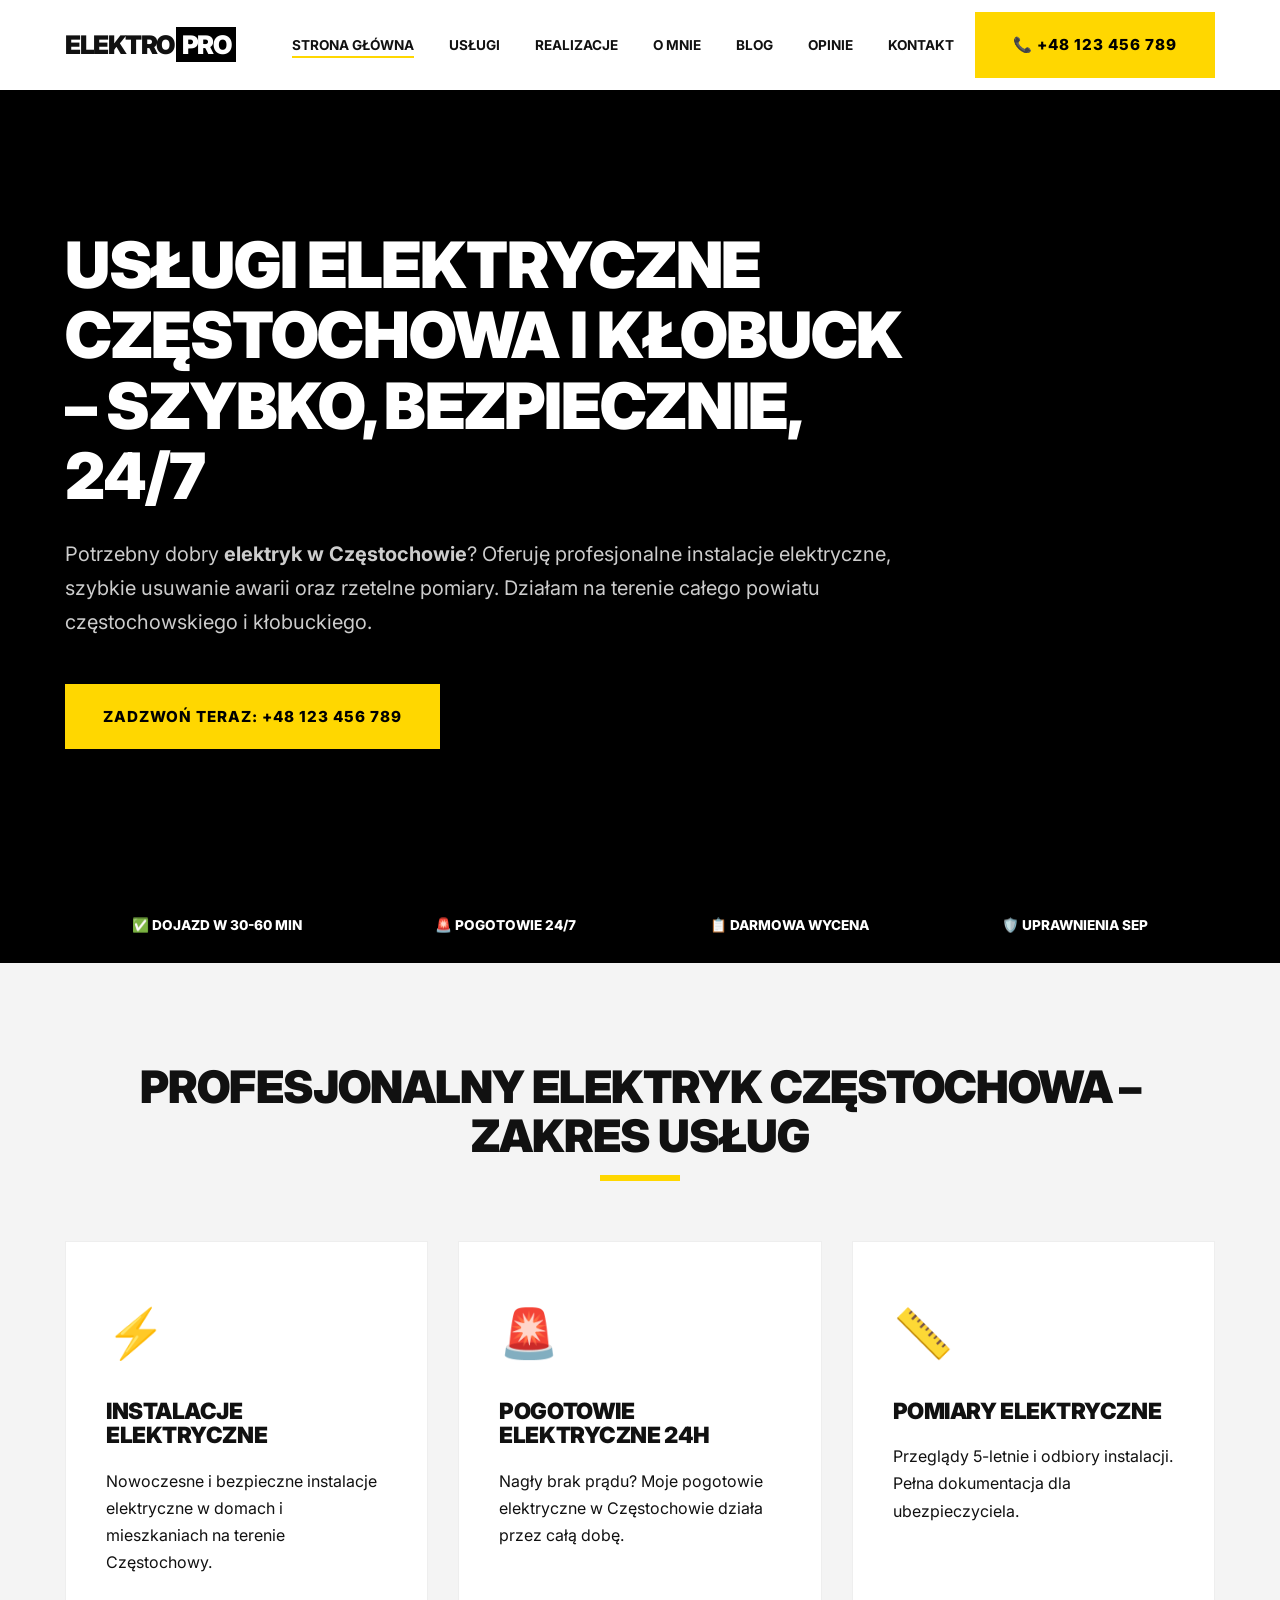
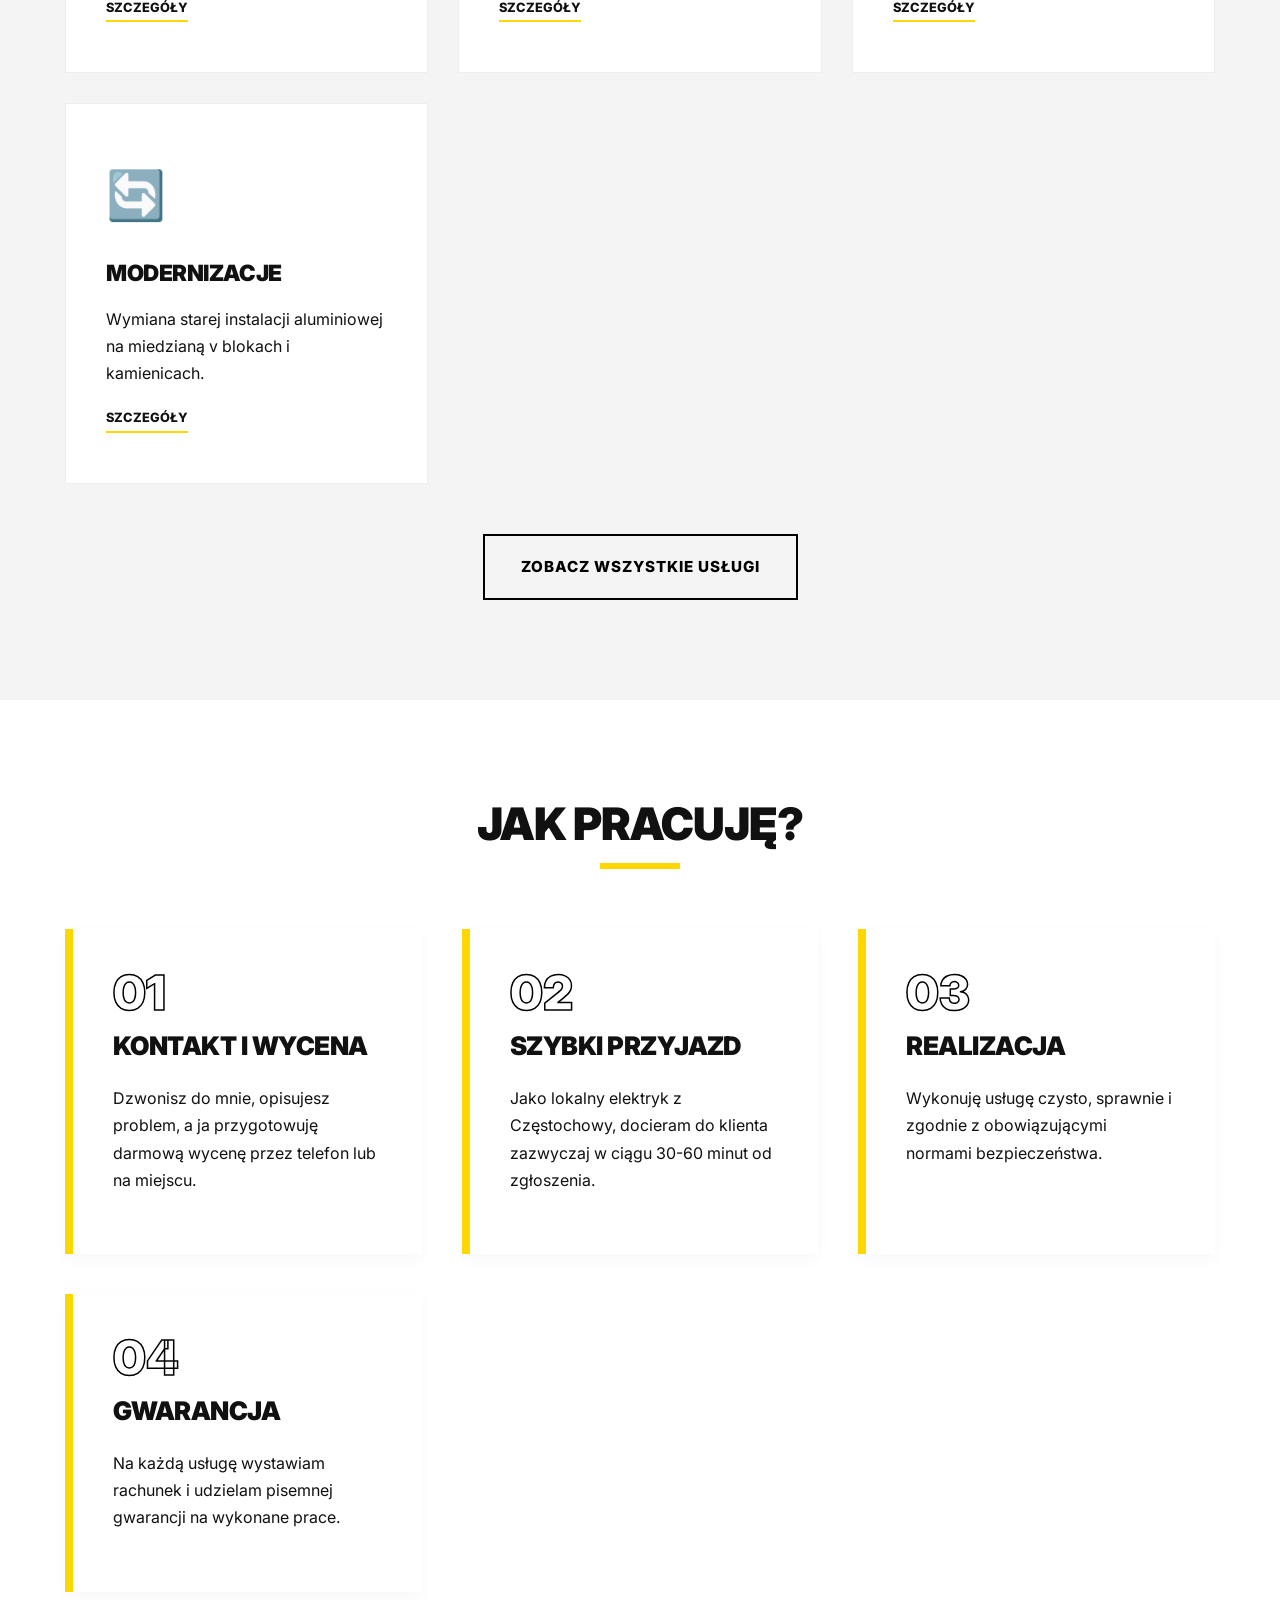
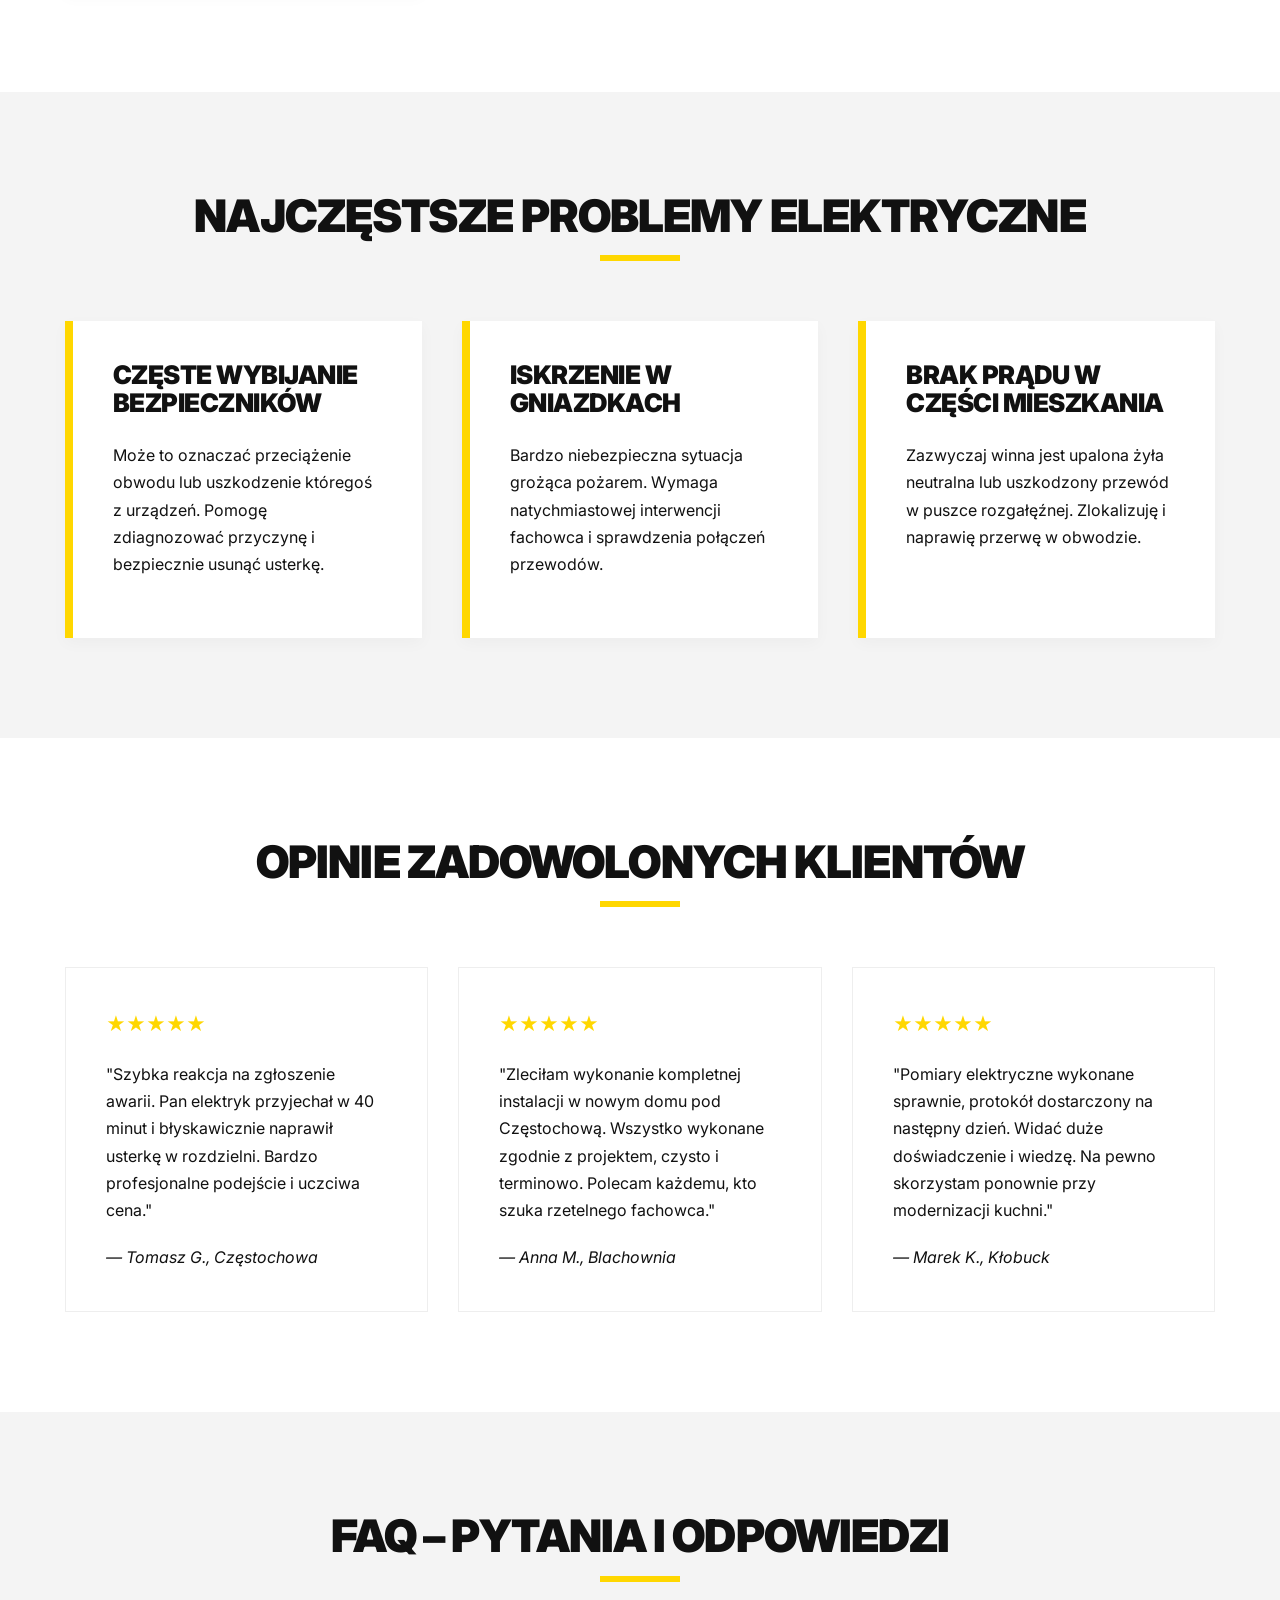
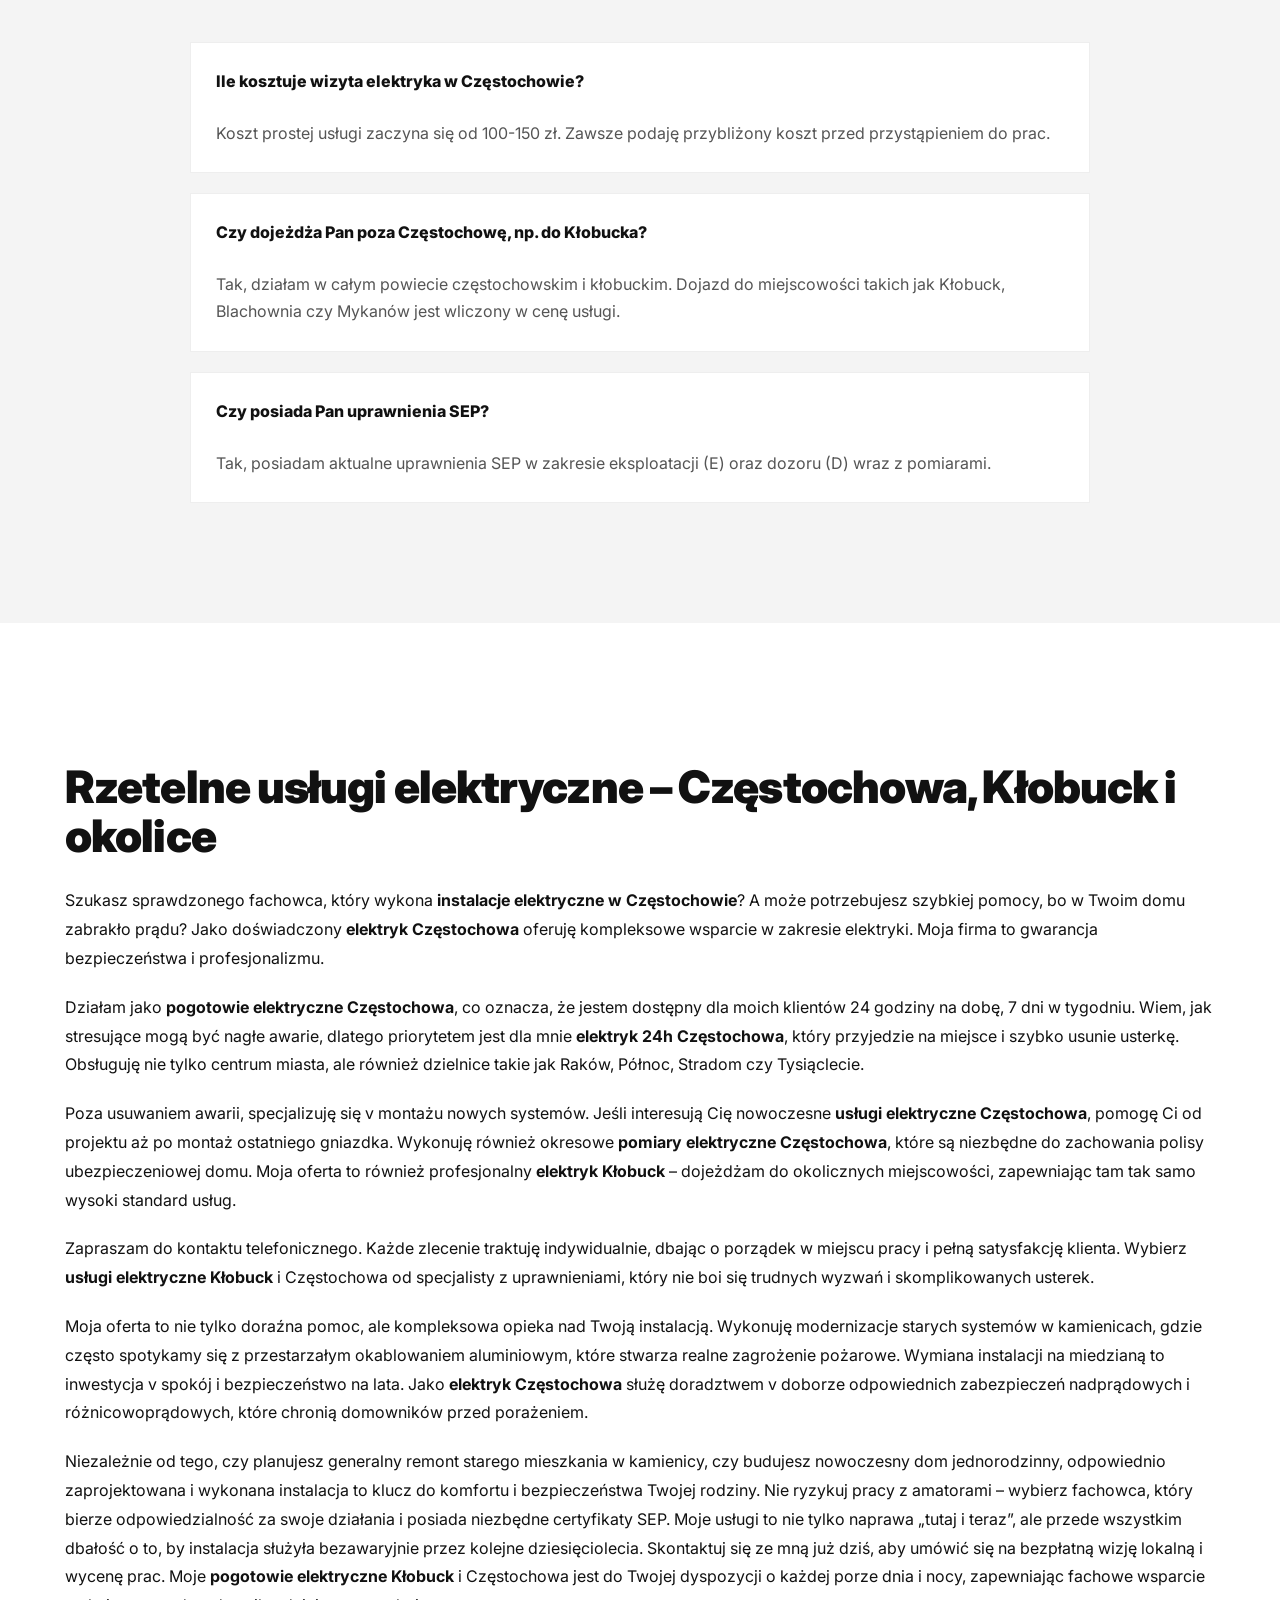
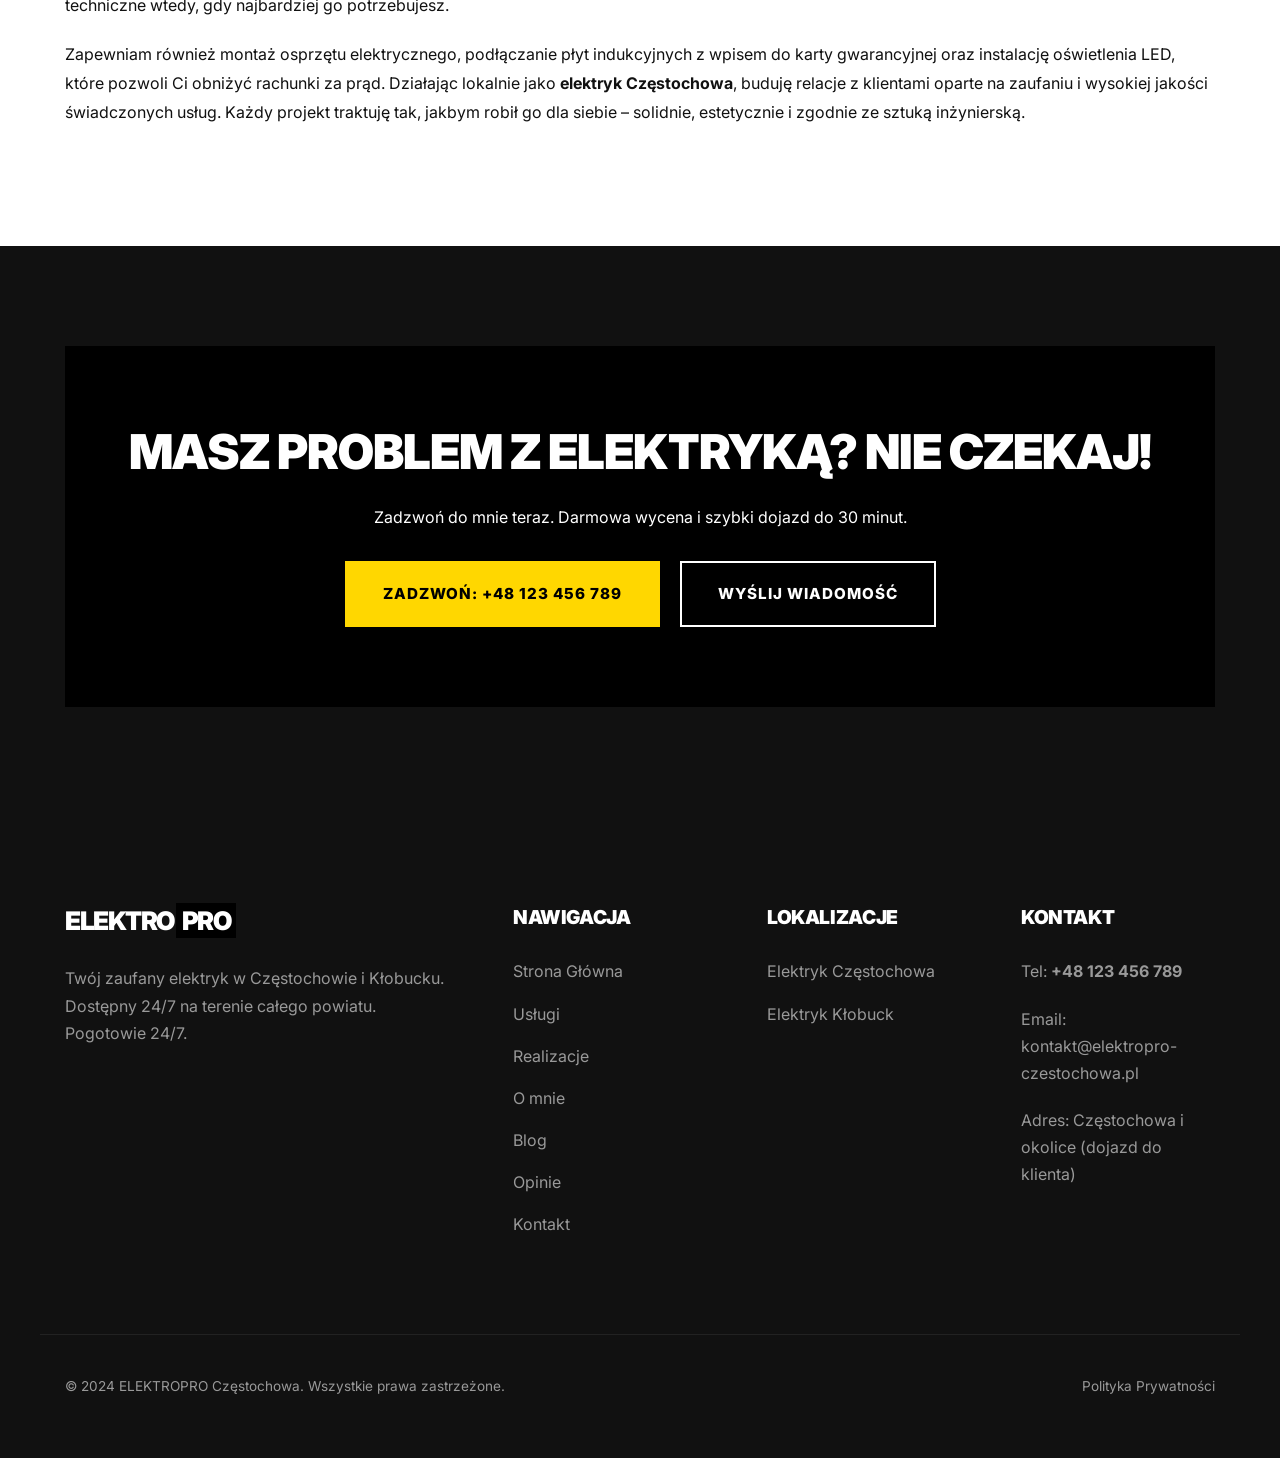
==== index.html @ e4c2c41c "Complete modern, minimalist website for local electrician with SEO and conversion optimization. - 11" ====
<!DOCTYPE html>
<html lang="pl">
<head>
    <meta charset="UTF-8">
    <meta name="viewport" content="width=device-width, initial-scale=1.0">
    <title>Elektryk Częstochowa – Szybka Pomoc 24/7 | Usługi Elektryczne Kłobuck</title>
    <meta name="description" content="Szukasz profesjonalnego elektryka w Częstochowie lub Kłobucku? Oferujemy pogotowie elektryczne 24h, instalacje, pomiary i usuwanie awarii. Dojazd w 30-60 min. Sprawdź!">

    <!-- Open Graph -->
    <meta property="og:title" content="Elektryk Częstochowa – Szybka Pomoc 24/7">
    <meta property="og:description" content="Profesjonalne usługi elektryczne w Częstochowie i Kłobucku. Pogotowie 24/7, uprawnienia SEP, szybki dojazd.">
    <meta property="og:type" content="website">
    <meta property="og:url" content="https://elektropro-czestochowa.pl">
    <meta property="og:image" content="https://placehold.jp/40/000000/ffffff/1200x630.png?text=ELEKTROPRO+Czestochowa">

    <link rel="stylesheet" href="css/style.css">
    <link rel="preconnect" href="https://fonts.googleapis.com">
    <link rel="preconnect" href="https://fonts.gstatic.com" crossorigin>
    <link href="https://fonts.googleapis.com/css2?family=Inter:wght@400;700;900&display=swap" rel="stylesheet">

    <!-- Schema.org LocalBusiness -->
    <script type="application/ld+json">
    {
      "@context": "https://schema.org",
      "@type": "Electrician",
      "name": "ELEKTROPRO - Elektryk Częstochowa",
      "image": "https://placehold.jp/40/000000/ffffff/600x400.png?text=Elektryk+Czestochowa",
      "@id": "",
      "url": "https://elektropro-czestochowa.pl",
      "telephone": "+48123456789",
      "address": {
        "@type": "PostalAddress",
        "streetAddress": "ul. Główna 1",
        "addressLocality": "Częstochowa",
        "postalCode": "42-200",
        "addressCountry": "PL"
      },
      "geo": {
        "@type": "GeoCoordinates",
        "latitude": 50.8118,
        "longitude": 19.1203
      },
      "openingHoursSpecification": {
        "@type": "OpeningHoursSpecification",
        "dayOfWeek": [
          "Monday", "Tuesday", "Wednesday", "Thursday", "Friday", "Saturday", "Sunday"
        ],
        "opens": "00:00",
        "closes": "23:59"
      },
      "areaServed": ["Częstochowa", "Kłobuck", "Blachownia", "Mstów"]
    }
    </script>
</head>
<body>
    <header>
        <nav class="container">
            <div class="logo">
                <a href="index.html">ELEKTRO<span>PRO</span></a>
            </div>
            <ul class="nav-links">
                <li><a href="index.html" class="active">Strona Główna</a></li>
                <li><a href="uslugi.html">Usługi</a></li>
                <li><a href="realizacje.html">Realizacje</a></li>
                <li><a href="o-mnie.html">O mnie</a></li>
                <li><a href="blog.html">Blog</a></li>
                <li><a href="opinie.html">Opinie</a></li>
                <li><a href="kontakt.html">Kontakt</a></li>
            </ul>
            <div class="header-cta-nav">
                <a href="tel:+48123456789" class="btn btn-primary">📞 +48 123 456 789</a>
            </div>
            <div class="burger">
                <div class="line1"></div>
                <div class="line2"></div>
                <div class="line3"></div>
            </div>
        </nav>
    </header>

    <main>
        <!-- Hero Section -->
        <section class="hero overlay" style="background-image: url('https://placehold.jp/40/000000/ffffff/1920x1080.png?text=Elektryk+przy+pracy');">
            <div class="container">
                <div class="hero-content">
                    <h1>Usługi elektryczne Częstochowa i Kłobuck – szybko, bezpiecznie, 24/7</h1>
                    <p>Potrzebny dobry <strong>elektryk w Częstochowie</strong>? Oferuję profesjonalne instalacje elektryczne, szybkie usuwanie awarii oraz rzetelne pomiary. Działam na terenie całego powiatu częstochowskiego i kłobuckiego.</p>
                    <div class="hero-cta">
                        <a href="tel:+48123456789" class="btn btn-primary">Zadzwoń teraz: +48 123 456 789</a>
                        <a href="kontakt.html#wycena" class="btn btn-secondary">Darmowa wycena</a>
                    </div>
                </div>
            </div>
        </section>

        <!-- USP Ribbon -->
        <div class="usp-ribbon">
            <div class="container usp-grid">
                <div class="usp-item">✅ Dojazd w 30-60 min</div>
                <div class="usp-item">🚨 Pogotowie 24/7</div>
                <div class="usp-item">📋 Darmowa wycena</div>
                <div class="usp-item">🛡️ Uprawnienia SEP</div>
            </div>
        </div>

        <!-- Services Section -->
        <section class="bg-gray">
            <div class="container">
                <h2 class="section-title">Profesjonalny Elektryk Częstochowa – Zakres usług</h2>
                <div class="services-grid">
                    <div class="service-card">
                        <div class="service-icon">⚡</div>
                        <h3>Instalacje elektryczne</h3>
                        <p>Nowoczesne i bezpieczne instalacje elektryczne w domach i mieszkaniach na terenie Częstochowy.</p>
                        <a href="instalacje-elektryczne.html" class="link">Szczegóły</a>
                    </div>
                    <div class="service-card">
                        <div class="service-icon">🚨</div>
                        <h3>Pogotowie Elektryczne 24H</h3>
                        <p>Nagły brak prądu? Moje pogotowie elektryczne w Częstochowie działa przez całą dobę.</p>
                        <a href="usuwanie-awarii.html" class="link">Szczegóły</a>
                    </div>
                    <div class="service-card">
                        <div class="service-icon">📏</div>
                        <h3>Pomiary elektryczne</h3>
                        <p>Przeglądy 5-letnie i odbiory instalacji. Pełna dokumentacja dla ubezpieczyciela.</p>
                        <a href="pomiary-elektryczne.html" class="link">Szczegóły</a>
                    </div>
                    <div class="service-card">
                        <div class="service-icon">🔄</div>
                        <h3>Modernizacje</h3>
                        <p>Wymiana starej instalacji aluminiowej na miedzianą v blokach i kamienicach.</p>
                        <a href="modernizacja-instalacji.html" class="link">Szczegóły</a>
                    </div>
                </div>
                <div style="text-align: center; margin-top: 50px;">
                    <a href="uslugi.html" class="btn btn-secondary">Zobacz wszystkie usługi</a>
                </div>
            </div>
        </section>

        <!-- How we work -->
        <section class="bg-light">
            <div class="container">
                <h2 class="section-title">Jak pracuję?</h2>
                <div class="step-grid">
                    <div class="step">
                        <div class="step-number">01</div>
                        <h3>Kontakt i wycena</h3>
                        <p>Dzwonisz do mnie, opisujesz problem, a ja przygotowuję darmową wycenę przez telefon lub na miejscu.</p>
                    </div>
                    <div class="step">
                        <div class="step-number">02</div>
                        <h3>Szybki przyjazd</h3>
                        <p>Jako lokalny elektryk z Częstochowy, docieram do klienta zazwyczaj w ciągu 30-60 minut od zgłoszenia.</p>
                    </div>
                    <div class="step">
                        <div class="step-number">03</div>
                        <h3>Realizacja</h3>
                        <p>Wykonuję usługę czysto, sprawnie i zgodnie z obowiązującymi normami bezpieczeństwa.</p>
                    </div>
                    <div class="step">
                        <div class="step-number">04</div>
                        <h3>Gwarancja</h3>
                        <p>Na każdą usługę wystawiam rachunek i udzielam pisemnej gwarancji na wykonane prace.</p>
                    </div>
                </div>
            </div>
        </section>

        <!-- Common Problems -->
        <section class="bg-gray">
            <div class="container">
                <h2 class="section-title">Najczęstsze problemy elektryczne</h2>
                <div class="problems-grid">
                    <div class="problem-card">
                        <h3>Częste wybijanie bezpieczników</h3>
                        <p>Może to oznaczać przeciążenie obwodu lub uszkodzenie któregoś z urządzeń. Pomogę zdiagnozować przyczynę i bezpiecznie usunąć usterkę.</p>
                    </div>
                    <div class="problem-card">
                        <h3>Iskrzenie w gniazdkach</h3>
                        <p>Bardzo niebezpieczna sytuacja grożąca pożarem. Wymaga natychmiastowej interwencji fachowca i sprawdzenia połączeń przewodów.</p>
                    </div>
                    <div class="problem-card">
                        <h3>Brak prądu w części mieszkania</h3>
                        <p>Zazwyczaj winna jest upalona żyła neutralna lub uszkodzony przewód w puszce rozgałęźnej. Zlokalizuję i naprawię przerwę w obwodzie.</p>
                    </div>
                </div>
            </div>
        </section>

        <!-- Testimonials -->
        <section class="bg-light">
            <div class="container">
                <h2 class="section-title">Opinie zadowolonych klientów</h2>
                <div class="testimonials-grid">
                    <div class="testimonial">
                        <div class="stars">★★★★★</div>
                        <p>"Szybka reakcja na zgłoszenie awarii. Pan elektryk przyjechał w 40 minut i błyskawicznie naprawił usterkę w rozdzielni. Bardzo profesjonalne podejście i uczciwa cena."</p>
                        <cite>— Tomasz G., Częstochowa</cite>
                    </div>
                    <div class="testimonial">
                        <div class="stars">★★★★★</div>
                        <p>"Zleciłam wykonanie kompletnej instalacji w nowym domu pod Częstochową. Wszystko wykonane zgodnie z projektem, czysto i terminowo. Polecam każdemu, kto szuka rzetelnego fachowca."</p>
                        <cite>— Anna M., Blachownia</cite>
                    </div>
                    <div class="testimonial">
                        <div class="stars">★★★★★</div>
                        <p>"Pomiary elektryczne wykonane sprawnie, protokół dostarczony na następny dzień. Widać duże doświadczenie i wiedzę. Na pewno skorzystam ponownie przy modernizacji kuchni."</p>
                        <cite>— Marek K., Kłobuck</cite>
                    </div>
                </div>
            </div>
        </section>

        <!-- FAQ -->
        <section class="bg-gray">
            <div class="container">
                <h2 class="section-title">FAQ – Pytania i odpowiedzi</h2>
                <div class="faq-grid">
                    <div class="faq-item">
                        <div class="faq-question">Ile kosztuje wizyta elektryka w Częstochowie?</div>
                        <div class="faq-answer">Koszt prostej usługi zaczyna się od 100-150 zł. Zawsze podaję przybliżony koszt przed przystąpieniem do prac.</div>
                    </div>
                    <div class="faq-item">
                        <div class="faq-question">Czy dojeżdża Pan poza Częstochowę, np. do Kłobucka?</div>
                        <div class="faq-answer">Tak, działam w całym powiecie częstochowskim i kłobuckim. Dojazd do miejscowości takich jak Kłobuck, Blachownia czy Mykanów jest wliczony w cenę usługi.</div>
                    </div>
                    <div class="faq-item">
                        <div class="faq-question">Czy posiada Pan uprawnienia SEP?</div>
                        <div class="faq-answer">Tak, posiadam aktualne uprawnienia SEP w zakresie eksploatacji (E) oraz dozoru (D) wraz z pomiarami.</div>
                    </div>
                </div>
            </div>
        </section>

        <!-- Deep SEO Text -->
        <section class="bg-light seo-text-section">
            <div class="container">
                <div class="seo-content">
                    <h2>Rzetelne usługi elektryczne – Częstochowa, Kłobuck i okolice</h2>
                    <p>Szukasz sprawdzonego fachowca, który wykona <strong>instalacje elektryczne w Częstochowie</strong>? A może potrzebujesz szybkiej pomocy, bo w Twoim domu zabrakło prądu? Jako doświadczony <strong>elektryk Częstochowa</strong> oferuję kompleksowe wsparcie w zakresie elektryki. Moja firma to gwarancja bezpieczeństwa i profesjonalizmu.</p>

                    <p>Działam jako <strong>pogotowie elektryczne Częstochowa</strong>, co oznacza, że jestem dostępny dla moich klientów 24 godziny na dobę, 7 dni w tygodniu. Wiem, jak stresujące mogą być nagłe awarie, dlatego priorytetem jest dla mnie <strong>elektryk 24h Częstochowa</strong>, który przyjedzie na miejsce i szybko usunie usterkę. Obsługuję nie tylko centrum miasta, ale również dzielnice takie jak Raków, Północ, Stradom czy Tysiąclecie.</p>

                    <p>Poza usuwaniem awarii, specjalizuję się v montażu nowych systemów. Jeśli interesują Cię nowoczesne <strong>usługi elektryczne Częstochowa</strong>, pomogę Ci od projektu aż po montaż ostatniego gniazdka. Wykonuję również okresowe <strong>pomiary elektryczne Częstochowa</strong>, które są niezbędne do zachowania polisy ubezpieczeniowej domu. Moja oferta to również profesjonalny <strong>elektryk Kłobuck</strong> – dojeżdżam do okolicznych miejscowości, zapewniając tam tak samo wysoki standard usług.</p>

                    <p>Zapraszam do kontaktu telefonicznego. Każde zlecenie traktuję indywidualnie, dbając o porządek w miejscu pracy i pełną satysfakcję klienta. Wybierz <strong>usługi elektryczne Kłobuck</strong> i Częstochowa od specjalisty z uprawnieniami, który nie boi się trudnych wyzwań i skomplikowanych usterek.</p>

                    <p>Moja oferta to nie tylko doraźna pomoc, ale kompleksowa opieka nad Twoją instalacją. Wykonuję modernizacje starych systemów w kamienicach, gdzie często spotykamy się z przestarzałym okablowaniem aluminiowym, które stwarza realne zagrożenie pożarowe. Wymiana instalacji na miedzianą to inwestycja v spokój i bezpieczeństwo na lata. Jako <strong>elektryk Częstochowa</strong> służę doradztwem v doborze odpowiednich zabezpieczeń nadprądowych i różnicowoprądowych, które chronią domowników przed porażeniem.</p>

                    <p>Niezależnie od tego, czy planujesz generalny remont starego mieszkania w kamienicy, czy budujesz nowoczesny dom jednorodzinny, odpowiednio zaprojektowana i wykonana instalacja to klucz do komfortu i bezpieczeństwa Twojej rodziny. Nie ryzykuj pracy z amatorami – wybierz fachowca, który bierze odpowiedzialność za swoje działania i posiada niezbędne certyfikaty SEP. Moje usługi to nie tylko naprawa „tutaj i teraz”, ale przede wszystkim dbałość o to, by instalacja służyła bezawaryjnie przez kolejne dziesięciolecia. Skontaktuj się ze mną już dziś, aby umówić się na bezpłatną wizję lokalną i wycenę prac. Moje <strong>pogotowie elektryczne Kłobuck</strong> i Częstochowa jest do Twojej dyspozycji o każdej porze dnia i nocy, zapewniając fachowe wsparcie techniczne wtedy, gdy najbardziej go potrzebujesz.</p>

                    <p>Zapewniam również montaż osprzętu elektrycznego, podłączanie płyt indukcyjnych z wpisem do karty gwarancyjnej oraz instalację oświetlenia LED, które pozwoli Ci obniżyć rachunki za prąd. Działając lokalnie jako <strong>elektryk Częstochowa</strong>, buduję relacje z klientami oparte na zaufaniu i wysokiej jakości świadczonych usług. Każdy projekt traktuję tak, jakbym robił go dla siebie – solidnie, estetycznie i zgodnie ze sztuką inżynierską.</p>
                </div>
            </div>
        </section>

        <!-- Final CTA -->
        <section class="bg-dark">
            <div class="container">
                <div class="cta-card">
                    <h2>Masz problem z elektryką? Nie czekaj!</h2>
                    <p>Zadzwoń do mnie teraz. Darmowa wycena i szybki dojazd do 30 minut.</p>
                    <div class="hero-cta" style="justify-content: center; margin-top: 30px;">
                        <a href="tel:+48123456789" class="btn btn-primary">ZADZWOŃ: +48 123 456 789</a>
                        <a href="kontakt.html" class="btn btn-outline-light">WYŚLIJ WIADOMOŚĆ</a>
                    </div>
                </div>
            </div>
        </section>
    </main>

    <footer>
        <div class="container footer-content">
            <div class="footer-info">
                <h3 class="logo" style="color:#fff">ELEKTRO<span>PRO</span></h3>
                <p>Twój zaufany elektryk w Częstochowie i Kłobucku. Dostępny 24/7 na terenie całego powiatu. Pogotowie 24/7.</p>
            </div>
            <div class="footer-links">
                <h3>Nawigacja</h3>
                <a href="index.html">Strona Główna</a>
                <a href="uslugi.html">Usługi</a>
                <a href="realizacje.html">Realizacje</a>
                <a href="o-mnie.html">O mnie</a>
                <a href="blog.html">Blog</a>
                <a href="opinie.html">Opinie</a>
                <a href="kontakt.html">Kontakt</a>
            </div>
            <div class="footer-links">
                <h3>Lokalizacje</h3>
                <a href="elektryk-czestochowa.html">Elektryk Częstochowa</a>
                <a href="elektryk-klobuck.html">Elektryk Kłobuck</a>
            </div>
            <div class="footer-links">
                <h3>Kontakt</h3>
                <p>Tel: <strong>+48 123 456 789</strong></p>
                <p>Email: kontakt@elektropro-czestochowa.pl</p>
                <p>Adres: Częstochowa i okolice (dojazd do klienta)</p>
            </div>
        </div>
        <div class="container footer-bottom">
            <p>&copy; 2024 ELEKTROPRO Częstochowa. Wszystkie prawa zastrzeżone.</p>
            <p><a href="polityka-prywatnosci.html">Polityka Prywatności</a></p>
        </div>
    </footer>

    <div class="sticky-call">
        <a href="tel:+48123456789">📞 Zadzwoń: +48 123 456 789</a>
    </div>

    <script src="js/script.js"></script>
</body>
</html>
---- css/style.css ----
/* Base Styles & Reset */
:root {
    --primary-color: #000000;
    --secondary-color: #ffffff;
    --accent-color: #FFD700; /* Yellow accent for CTAs */
    --accent-hover: #e6c200;
    --bg-light: #ffffff;
    --bg-gray: #f4f4f4;
    --bg-dark: #111111;
    --text-color: #111111;
    --text-muted: #555555;
    --text-light: #ffffff;
    --max-width: 1200px;
    --transition: all 0.3s cubic-bezier(0.25, 0.8, 0.25, 1);
}

* {
    margin: 0;
    padding: 0;
    box-sizing: border-box;
}

html {
    scroll-behavior: smooth;
}

body {
    font-family: 'Inter', sans-serif;
    line-height: 1.7;
    color: var(--text-color);
    background-color: var(--secondary-color);
    -webkit-font-smoothing: antialiased;
}

.container {
    max-width: var(--max-width);
    margin: 0 auto;
    padding: 0 25px;
}

a {
    text-decoration: none;
    color: inherit;
    transition: var(--transition);
}

ul {
    list-style: none;
}

img {
    max-width: 100%;
    height: auto;
    display: block;
}

/* Sections */
section {
    padding: 100px 0;
}

.bg-light { background-color: var(--bg-light); }
.bg-gray { background-color: var(--bg-gray); }
.bg-dark { background-color: var(--bg-dark); color: var(--text-light); }

/* Typography */
h1, h2, h3, h4 {
    font-weight: 900;
    line-height: 1.1;
    margin-bottom: 25px;
    text-transform: uppercase;
    letter-spacing: -0.02em;
}

h1 { font-size: clamp(2.5rem, 5vw, 4rem); }
h2 { font-size: clamp(2rem, 4vw, 2.8rem); }
h3 { font-size: clamp(1.2rem, 2vw, 1.6rem); }

p { margin-bottom: 20px; }

.section-title {
    text-align: center;
    margin-bottom: 60px;
    position: relative;
    padding-bottom: 20px;
}

.section-title::after {
    content: '';
    position: absolute;
    bottom: 0;
    left: 50%;
    transform: translateX(-50%);
    width: 80px;
    height: 6px;
    background-color: var(--accent-color);
}

.bg-dark .section-title::after {
    background-color: var(--accent-color);
}

/* Buttons */
.btn {
    display: inline-block;
    padding: 18px 36px;
    font-weight: 800;
    text-transform: uppercase;
    letter-spacing: 1px;
    cursor: pointer;
    border: 2px solid var(--primary-color);
    transition: var(--transition);
    text-align: center;
    font-size: 0.95rem;
}

.btn-primary {
    background-color: var(--accent-color);
    color: var(--primary-color);
    border-color: var(--accent-color);
}

.btn-primary:hover {
    background-color: var(--accent-hover);
    border-color: var(--accent-hover);
    transform: translateY(-3px);
    box-shadow: 0 10px 20px rgba(0,0,0,0.1);
}

.btn-secondary {
    background-color: transparent;
    color: var(--primary-color);
}

.btn-secondary:hover {
    background-color: var(--primary-color);
    color: var(--secondary-color);
    transform: translateY(-3px);
}

.btn-outline-light {
    border-color: var(--secondary-color);
    color: var(--secondary-color);
}

.btn-outline-light:hover {
    background-color: var(--secondary-color);
    color: var(--primary-color);
}

/* Header & Navigation */
header {
    background-color: var(--secondary-color);
    box-shadow: 0 2px 20px rgba(0,0,0,0.05);
    position: sticky;
    top: 0;
    z-index: 1000;
}

nav {
    display: flex;
    justify-content: space-between;
    align-items: center;
    height: 90px;
}

.logo {
    font-size: 1.6rem;
    font-weight: 900;
    letter-spacing: -1.5px;
}

.logo span {
    background-color: var(--primary-color);
    color: var(--secondary-color);
    padding: 2px 6px;
    margin-left: 2px;
}

.nav-links {
    display: flex;
}

.nav-links li {
    margin-left: 35px;
}

.nav-links a {
    font-weight: 700;
    font-size: 0.85rem;
    text-transform: uppercase;
    position: relative;
}

.nav-links a::after {
    content: '';
    position: absolute;
    bottom: -5px;
    left: 0;
    width: 0;
    height: 2px;
    background-color: var(--accent-color);
    transition: var(--transition);
}

.nav-links a:hover::after, .nav-links a.active::after {
    width: 100%;
}

.burger {
    display: none;
    cursor: pointer;
}

.burger div, .menu-toggle span {
    width: 25px;
    height: 3px;
    background-color: var(--primary-color);
    margin: 5px;
    transition: var(--transition);
    display: block;
}

/* Page Layouts */
.page-content {
    padding: 100px 0;
}

/* Hero Section */
.hero {
    padding: 140px 0;
    background-size: cover;
    background-position: center;
    position: relative;
    overflow: hidden;
    background-color: var(--primary-color);
}

.hero.overlay::before {
    content: '';
    position: absolute;
    top: 0;
    left: 0;
    width: 100%;
    height: 100%;
    background: rgba(0, 0, 0, 0.7);
    z-index: 1;
}

.hero-content {
    max-width: 850px;
    position: relative;
    z-index: 2;
}

.hero.overlay .hero-content h1 {
    color: var(--secondary-color);
}

.hero.overlay .hero-content p {
    color: #ccc;
}

.hero-content p {
    font-size: 1.25rem;
    margin-bottom: 45px;
    color: var(--text-muted);
}

.hero-cta {
    display: flex;
    flex-wrap: wrap;
    gap: 20px;
}

/* USP Ribbon */
.usp-ribbon {
    background: var(--primary-color);
    color: var(--secondary-color);
    padding: 25px 0;
}

.usp-grid {
    display: flex;
    justify-content: space-around;
    flex-wrap: wrap;
}

.usp-item {
    font-weight: 800;
    font-size: 0.85rem;
    text-transform: uppercase;
    display: flex;
    align-items: center;
    gap: 10px;
}

.usp-item svg {
    color: var(--accent-color);
}

/* Services Preview */
.services-grid {
    display: grid;
    grid-template-columns: repeat(auto-fit, minmax(280px, 1fr));
    gap: 30px;
}

.service-card {
    padding: 50px 40px;
    background: var(--secondary-color);
    border: 1px solid #eee;
    transition: var(--transition);
    display: flex;
    flex-direction: column;
}

.service-card:hover {
    border-color: var(--accent-color);
    transform: translateY(-10px);
    box-shadow: 0 20px 40px rgba(0,0,0,0.05);
}

.service-icon {
    font-size: 3rem;
    margin-bottom: 25px;
}

.service-card h3 {
    font-size: 1.4rem;
    margin-bottom: 20px;
}

.link {
    font-weight: 800;
    text-transform: uppercase;
    font-size: 0.8rem;
    border-bottom: 2px solid var(--accent-color);
    padding-bottom: 2px;
    align-self: flex-start;
    margin-top: auto;
}

/* How We Work / Common Problems */
.step-grid, .problems-grid {
    display: grid;
    grid-template-columns: repeat(auto-fit, minmax(280px, 1fr));
    gap: 40px;
}

.step, .problem-card {
    padding: 40px;
    background: var(--secondary-color);
    border-left: 8px solid var(--accent-color);
    box-shadow: 0 5px 15px rgba(0,0,0,0.03);
}

.step-number {
    font-size: 3rem;
    font-weight: 900;
    margin-bottom: 15px;
    line-height: 1;
    color: transparent;
    -webkit-text-stroke: 1.5px var(--primary-color);
}

/* Testimonials */
.testimonials-grid {
    display: grid;
    grid-template-columns: repeat(auto-fit, minmax(320px, 1fr));
    gap: 30px;
}

.testimonial {
    padding: 40px;
    background: var(--secondary-color);
    border: 1px solid #eee;
    position: relative;
}

.stars {
    color: var(--accent-color);
    font-size: 1.2rem;
    margin-bottom: 20px;
}

/* FAQ */
.faq-grid {
    max-width: 900px;
    margin: 0 auto;
}

.faq-item {
    margin-bottom: 20px;
    border: 1px solid #eee;
    background: var(--secondary-color);
}

.faq-question {
    padding: 25px;
    font-weight: 800;
    cursor: pointer;
    display: flex;
    justify-content: space-between;
    align-items: center;
}

.faq-answer {
    padding: 0 25px 25px;
    color: var(--text-muted);
}

/* Contact Page */
.contact-grid {
    display: grid;
    grid-template-columns: 1fr 1.5fr;
    gap: 60px;
}

.contact-info {
    background: var(--bg-gray);
    padding: 50px;
}

.contact-method {
    margin-bottom: 30px;
}

.contact-method h3 {
    margin-bottom: 10px;
    font-size: 1.2rem;
}

.contact-method p {
    margin-bottom: 0;
}

.contact-form-wrapper {
    background: var(--bg-light);
}

.contact-form {
    display: grid;
    gap: 20px;
}

.form-group {
    display: flex;
    flex-direction: column;
}

.form-group label {
    font-weight: 700;
    margin-bottom: 8px;
    font-size: 0.9rem;
}

.form-group input, .form-group textarea, .form-group select {
    padding: 15px;
    border: 2px solid #eee;
    font-family: inherit;
    font-size: 1rem;
    transition: var(--transition);
    background-color: #fff;
}

.form-group input:focus, .form-group textarea:focus, .form-group select:focus {
    border-color: var(--accent-color);
    outline: none;
}

.map-placeholder {
    width: 100%;
    height: 450px;
    background-color: #e5e5e5;
    display: flex;
    justify-content: center;
    align-items: center;
    margin-top: 0;
    border: 1px solid #ddd;
}

/* About Page */
.about-grid {
    display: grid;
    grid-template-columns: 1fr 1fr;
    gap: 60px;
    align-items: center;
}

.about-image img {
    box-shadow: 20px 20px 0 var(--accent-color);
}

/* Portfolio Page */
.portfolio-grid {
    display: grid;
    grid-template-columns: repeat(auto-fill, minmax(350px, 1fr));
    gap: 30px;
}

.portfolio-item {
    position: relative;
    overflow: hidden;
    height: 300px;
}

.portfolio-item img {
    width: 100%;
    height: 100%;
    object-fit: cover;
    transition: var(--transition);
}

.portfolio-overlay, .portfolio-info {
    position: absolute;
    top: 0;
    left: 0;
    width: 100%;
    height: 100%;
    background: rgba(0,0,0,0.8);
    color: #fff;
    display: flex;
    flex-direction: column;
    justify-content: center;
    align-items: center;
    padding: 30px;
    opacity: 0;
    transition: var(--transition);
    text-align: center;
}

.portfolio-item:hover .portfolio-overlay, .portfolio-item:hover .portfolio-info {
    opacity: 1;
}

.portfolio-item:hover img {
    transform: scale(1.1);
}

/* Service Detail Page */
.service-detail {
    display: grid;
    grid-template-columns: 2fr 1fr;
    gap: 60px;
    align-items: start;
}

.service-intro, .lead {
    font-size: 1.25rem;
    margin-bottom: 40px;
    color: var(--text-muted);
}

.service-benefits {
    display: grid;
    grid-template-columns: 1fr 1fr;
    gap: 40px;
    margin: 50px 0;
}

.benefit-item {
    padding-left: 30px;
    position: relative;
}

.benefit-item::before {
    content: '✓';
    position: absolute;
    left: 0;
    color: var(--accent-color);
    font-weight: 900;
}

.service-list {
    background: var(--bg-gray);
    padding: 50px;
    margin: 40px 0;
}

.service-list ul {
    display: grid;
    grid-template-columns: 1fr 1fr;
    gap: 15px;
}

.service-list li {
    position: relative;
    padding-left: 20px;
}

.service-list li::before {
    content: '';
    position: absolute;
    left: 0;
    top: 10px;
    width: 8px;
    height: 2px;
    background: var(--accent-color);
}

/* Blog Page */
.blog-grid {
    display: grid;
    grid-template-columns: repeat(auto-fill, minmax(350px, 1fr));
    gap: 40px;
}

.blog-card {
    background: var(--bg-light);
    border: 1px solid #eee;
    transition: var(--transition);
}

.blog-card:hover {
    box-shadow: 0 10px 30px rgba(0,0,0,0.05);
    border-color: var(--accent-color);
}

.blog-image {
    height: 200px;
    background: #eee;
}

.blog-card-content {
    padding: 30px;
}

.blog-date {
    font-size: 0.8rem;
    color: var(--text-muted);
    margin-bottom: 10px;
    display: block;
}

.blog-card h3 {
    font-size: 1.3rem;
    margin-bottom: 15px;
}

/* Legal Pages */
.legal-text {
    max-width: 800px;
    margin: 0 auto;
}

.legal-text h2 {
    margin-top: 40px;
    font-size: 1.5rem;
}

.legal-text ul {
    margin-bottom: 20px;
    padding-left: 20px;
    list-style: disc;
}

/* Helper Classes */
.btn-block {
    display: block;
    width: 100%;
}

.py-section {
    padding-top: 100px;
    padding-bottom: 100px;
}

@media (max-width: 768px) {
    .py-section {
        padding-top: 60px;
        padding-bottom: 60px;
    }
}

.phone-link {
    font-size: 1.5rem;
    font-weight: 900;
    color: var(--primary-color);
}

.contact-item {
    margin-bottom: 25px;
}

.contact-item p {
    margin-bottom: 5px;
}

.contact-item strong {
    color: var(--primary-color);
}

/* About Page Extras */
.certificates {
    display: flex;
    flex-wrap: wrap;
    gap: 15px;
    margin: 30px 0;
}

.cert-icon {
    background: var(--bg-dark);
    color: var(--text-light);
    padding: 10px 20px;
    font-weight: 700;
    font-size: 0.8rem;
    text-transform: uppercase;
}

.features-grid {
    display: grid;
    grid-template-columns: repeat(auto-fit, minmax(200px, 1fr));
    gap: 30px;
}

.feature {
    text-align: center;
    padding: 30px;
    background: var(--bg-light);
    border-bottom: 5px solid var(--accent-color);
}

.feature h3 {
    font-size: 1.1rem;
    margin-bottom: 15px;
}

.small {
    font-size: 0.8rem;
    color: var(--text-muted);
    margin-top: 15px;
    display: block;
}

aside {
    position: sticky;
    top: 120px;
}

/* SEO Content Section */
.seo-text-section {
    line-height: 1.8;
}

.seo-text-section h2 {
    text-transform: none;
    margin-top: 40px;
}

.seo-text-section h3 {
    text-transform: none;
}

/* CTA Card */
.cta-card {
    background-color: var(--primary-color);
    color: var(--secondary-color);
    padding: 80px 40px;
    text-align: center;
}

.cta-card.accent {
    background-color: var(--accent-color);
    color: var(--primary-color);
}

.cta-card h2 {
    font-size: clamp(1.8rem, 4vw, 3rem);
}

/* Footer */
footer {
    background-color: var(--bg-dark);
    color: #999;
    padding: 100px 0 40px;
}

footer h3 {
    color: #fff;
    font-size: 1.2rem;
    margin-bottom: 30px;
}

.footer-content {
    display: grid;
    grid-template-columns: 2fr 1fr 1fr 1fr;
    gap: 60px;
    margin-bottom: 80px;
}

.footer-links a {
    display: block;
    margin-bottom: 15px;
}

.footer-links a:hover {
    color: #fff;
    padding-left: 5px;
}

.footer-bottom {
    border-top: 1px solid #222;
    padding-top: 40px;
    display: flex;
    justify-content: space-between;
    align-items: center;
    font-size: 0.85rem;
}

/* Sticky Call Button */
.sticky-call {
    position: fixed;
    bottom: 0;
    left: 0;
    width: 100%;
    display: none;
    z-index: 1001;
}

.sticky-call a {
    display: block;
    background-color: var(--accent-color);
    color: var(--primary-color);
    text-align: center;
    padding: 18px;
    font-weight: 900;
    font-size: 1.1rem;
    text-transform: uppercase;
    box-shadow: 0 -5px 20px rgba(0,0,0,0.15);
}

/* Page Header */
.page-header {
    padding: 120px 0 80px;
    background: var(--bg-gray);
    text-align: center;
}

.page-header h1 {
    margin-bottom: 20px;
}

.page-header p {
    max-width: 700px;
    margin: 0 auto;
    font-size: 1.2rem;
    color: var(--text-muted);
}

/* Responsive Design */
@media (max-width: 1024px) {
    .footer-content {
        grid-template-columns: 1fr 1fr;
    }
}

@media (max-width: 768px) {
    section, .page-content { padding: 80px 0; }

    nav { height: 80px; }

    .header-cta-nav {
        display: none;
    }

    .contact-grid, .about-grid, .service-benefits, .service-list ul {
        grid-template-columns: 1fr;
    }

    .nav-links {
        position: fixed;
        right: 0;
        top: 80px;
        height: calc(100vh - 80px);
        background-color: var(--secondary-color);
        flex-direction: column;
        align-items: center;
        justify-content: flex-start;
        width: 100%;
        transform: translateX(100%);
        transition: transform 0.4s ease-out;
        padding-top: 60px;
        z-index: 1000;
    }

    .nav-links li {
        margin: 20px 0;
    }

    .nav-active {
        transform: translateX(0%);
    }

    .burger { display: block; }

    .hero { padding: 80px 0; }

    .sticky-call { display: block; }

    footer { padding-bottom: 100px; }

    .footer-bottom {
        flex-direction: column;
        gap: 20px;
        text-align: center;
    }

    .hero-cta .btn {
        width: 100%;
    }
}
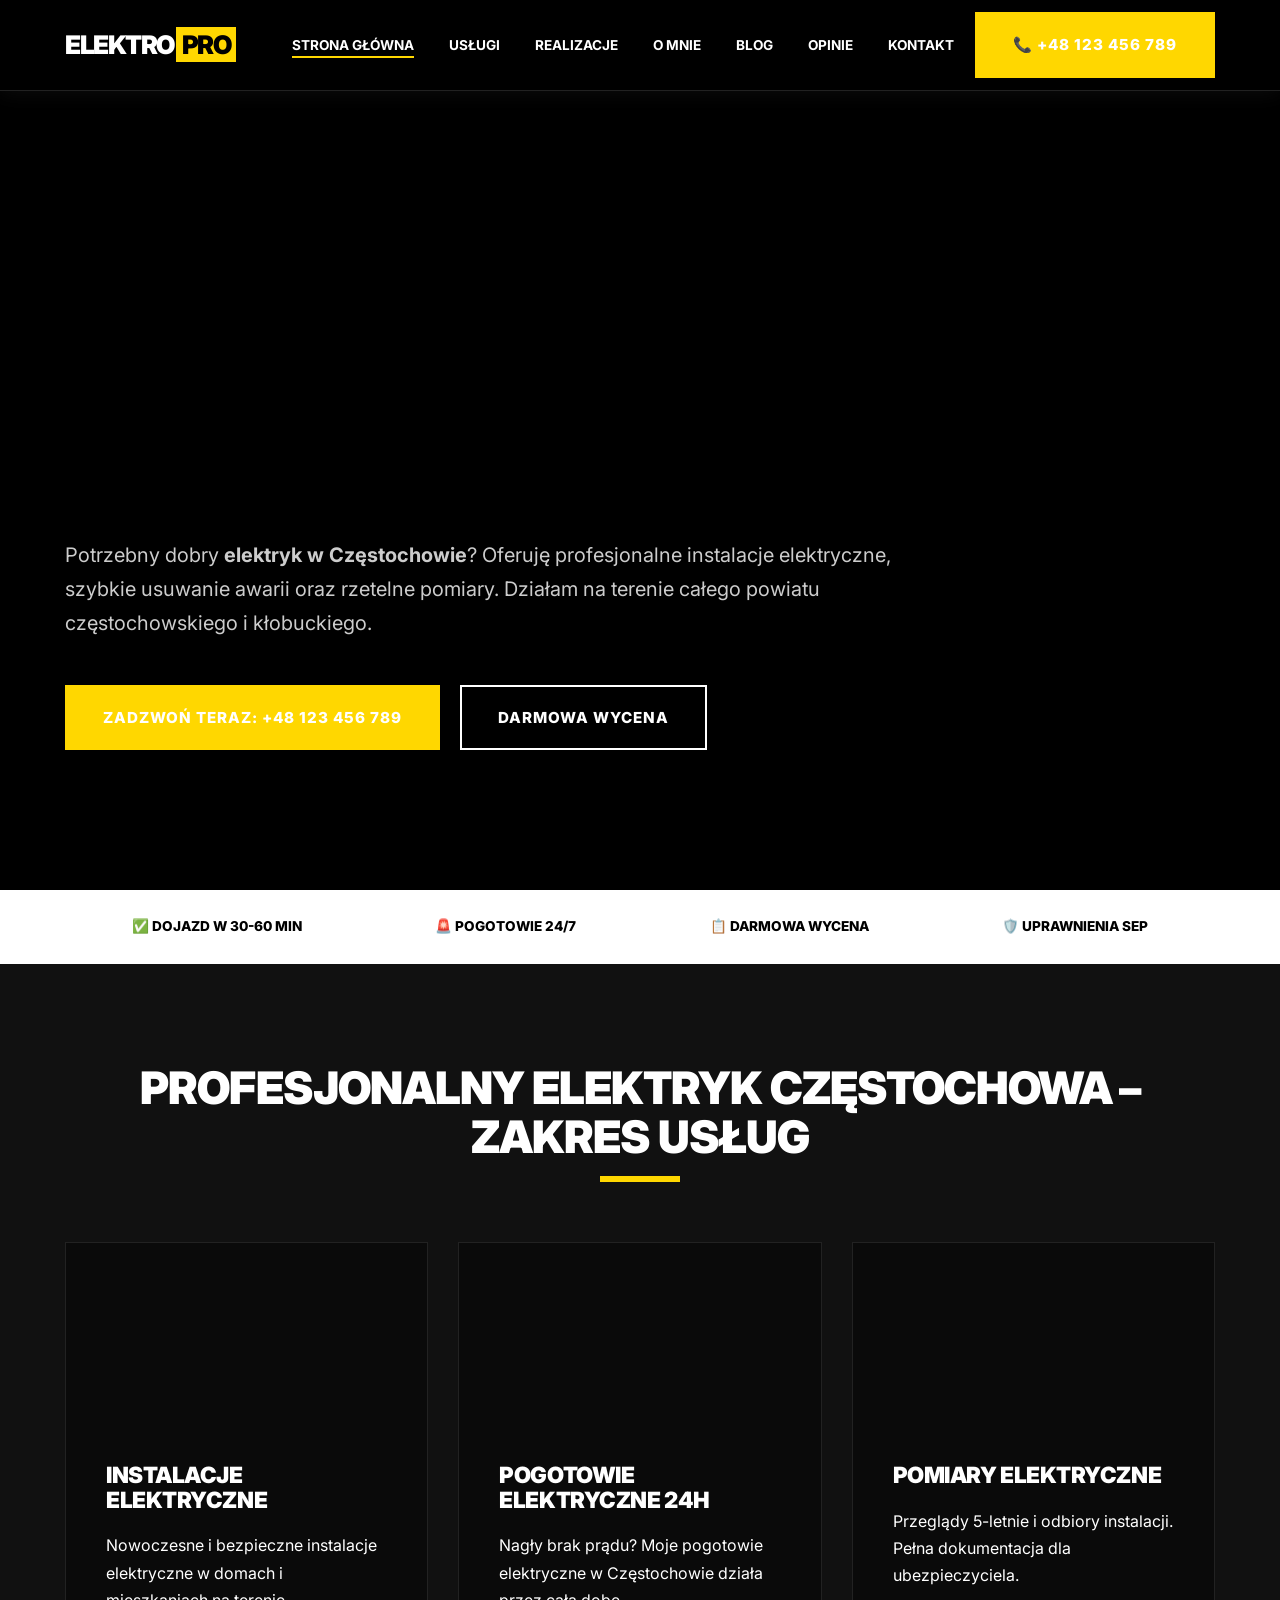
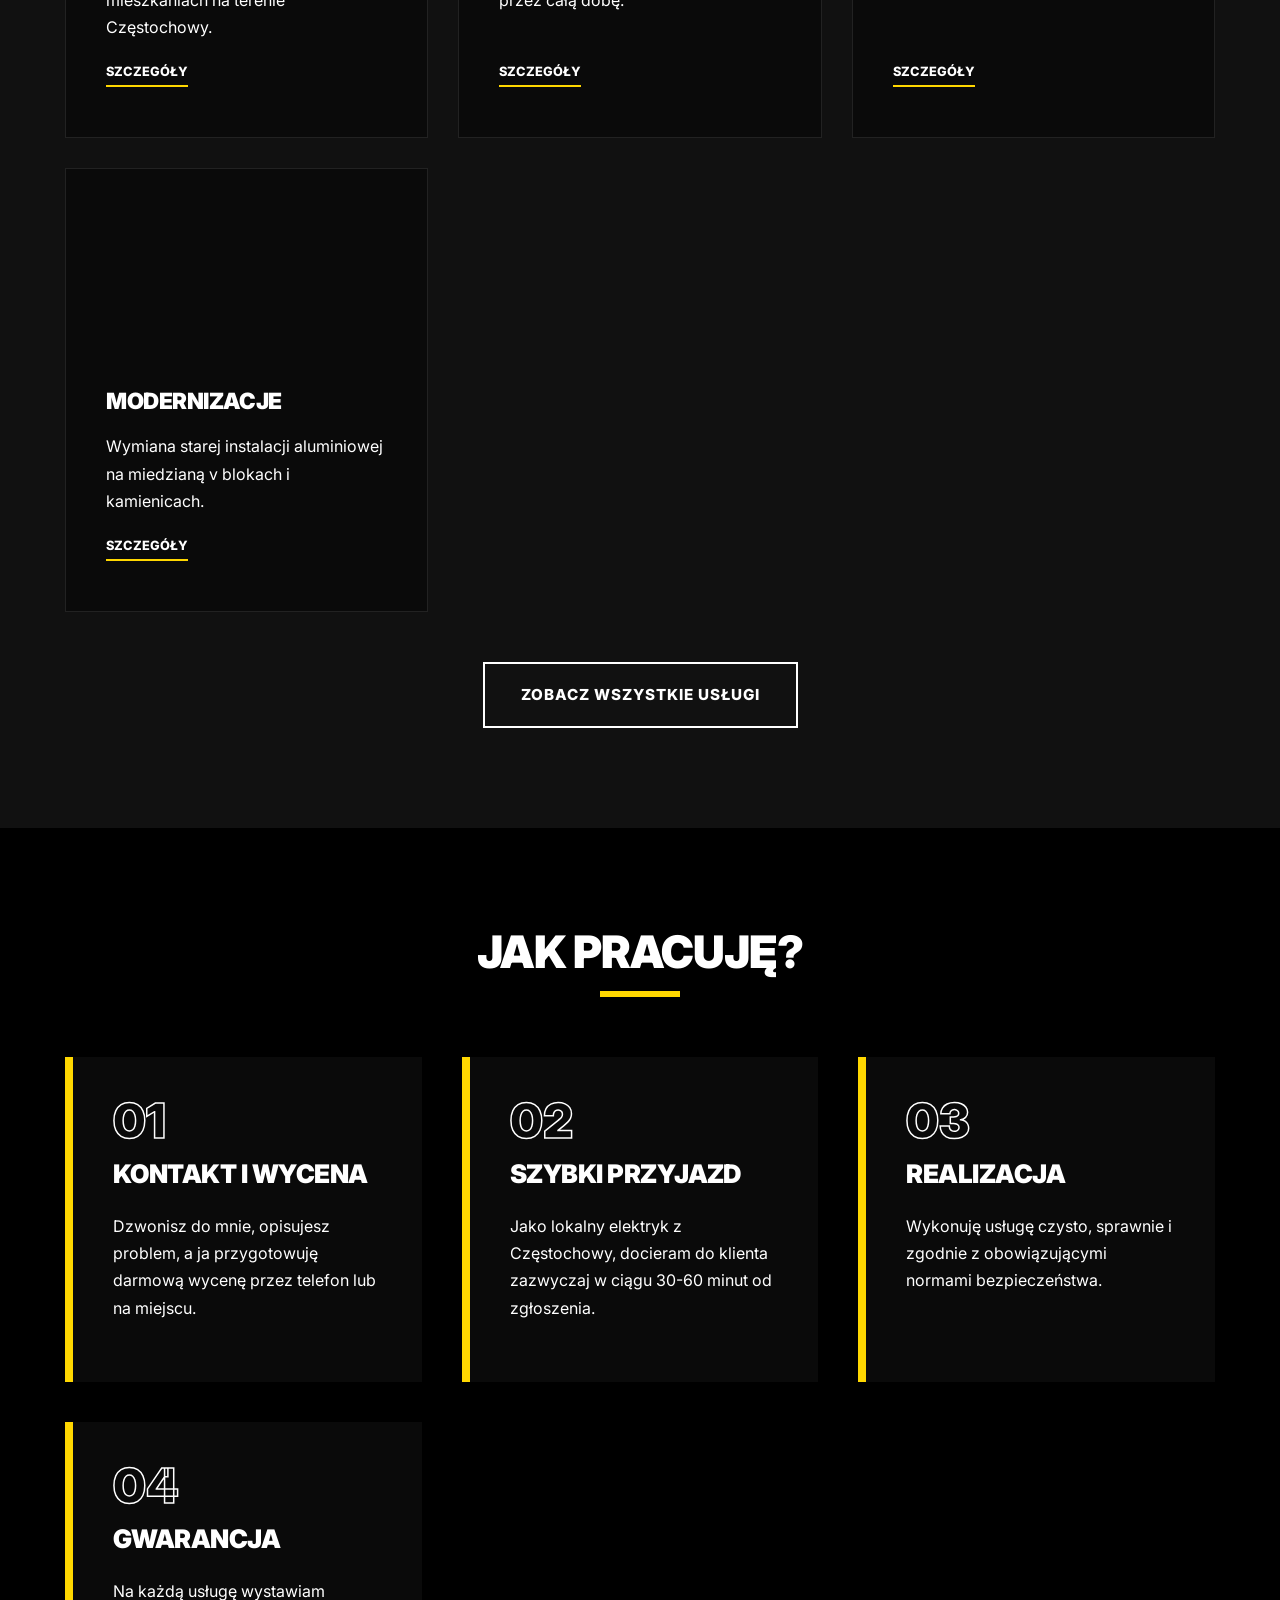
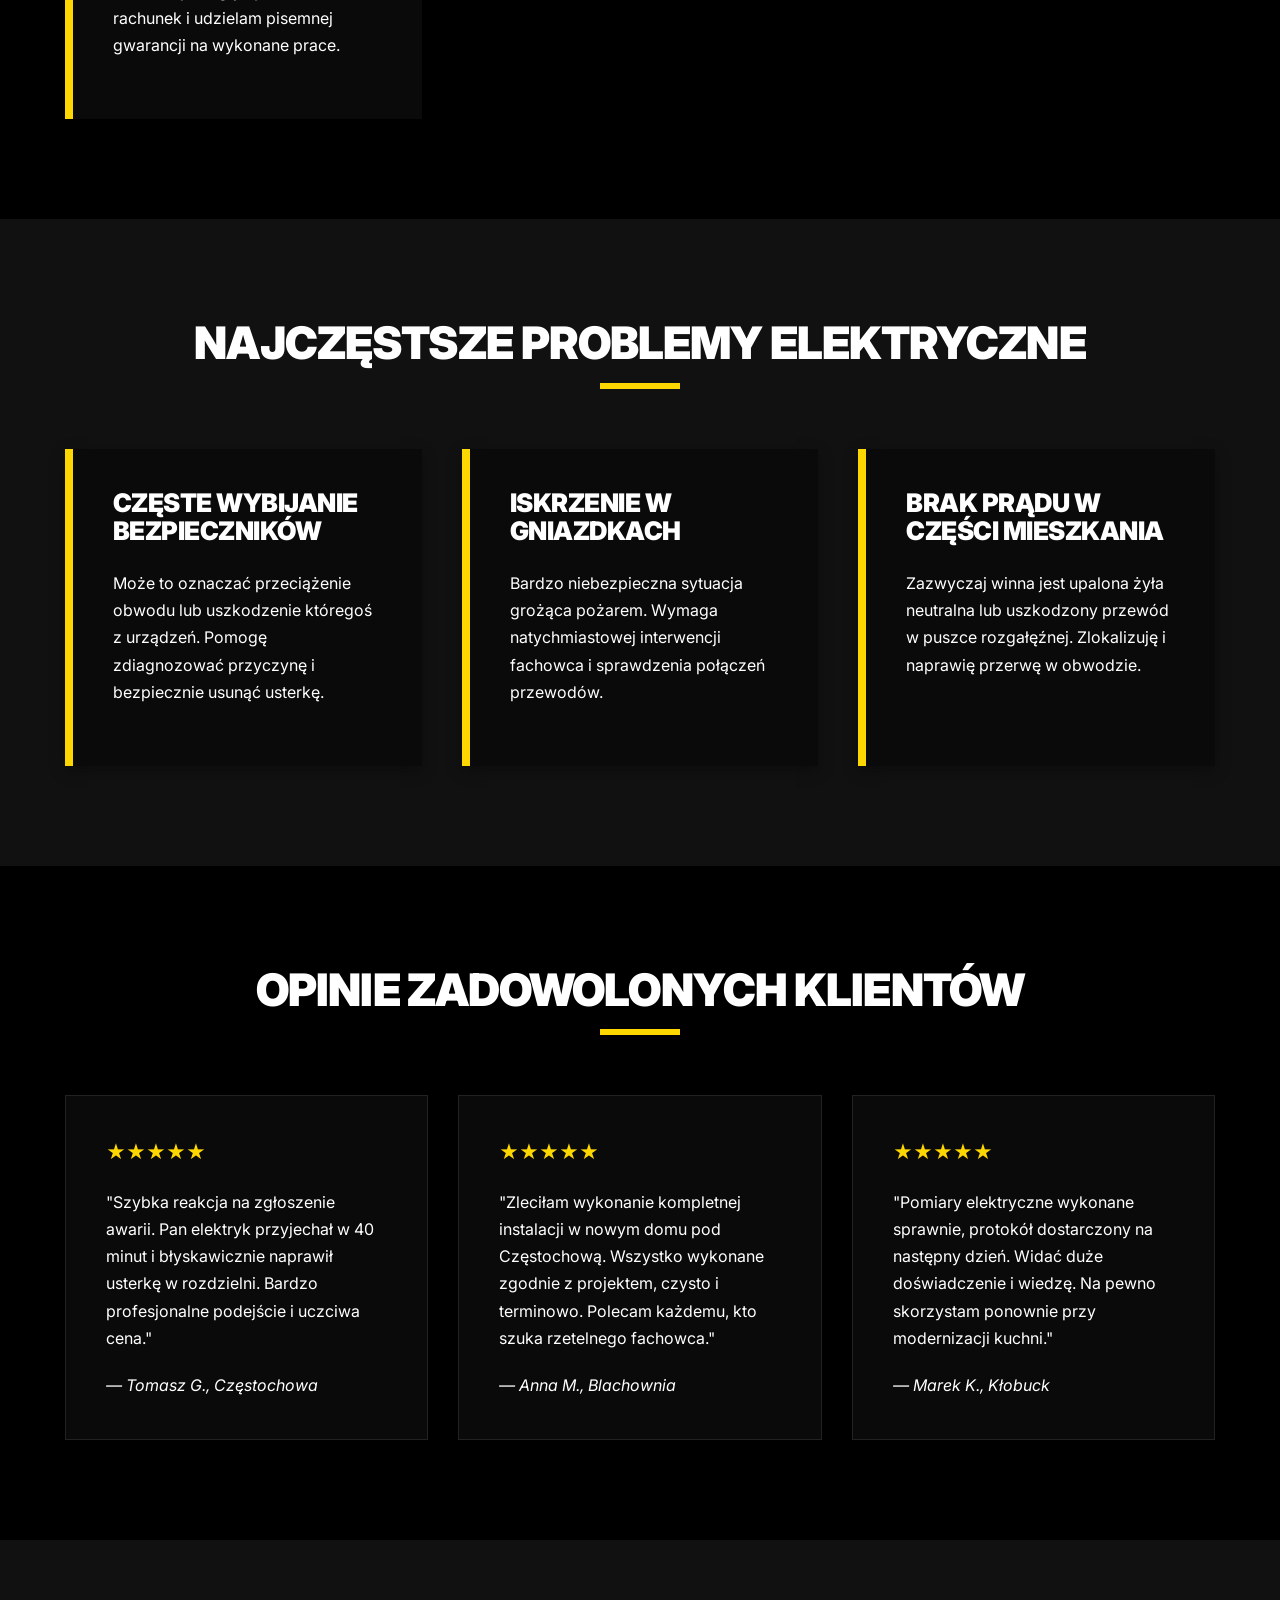
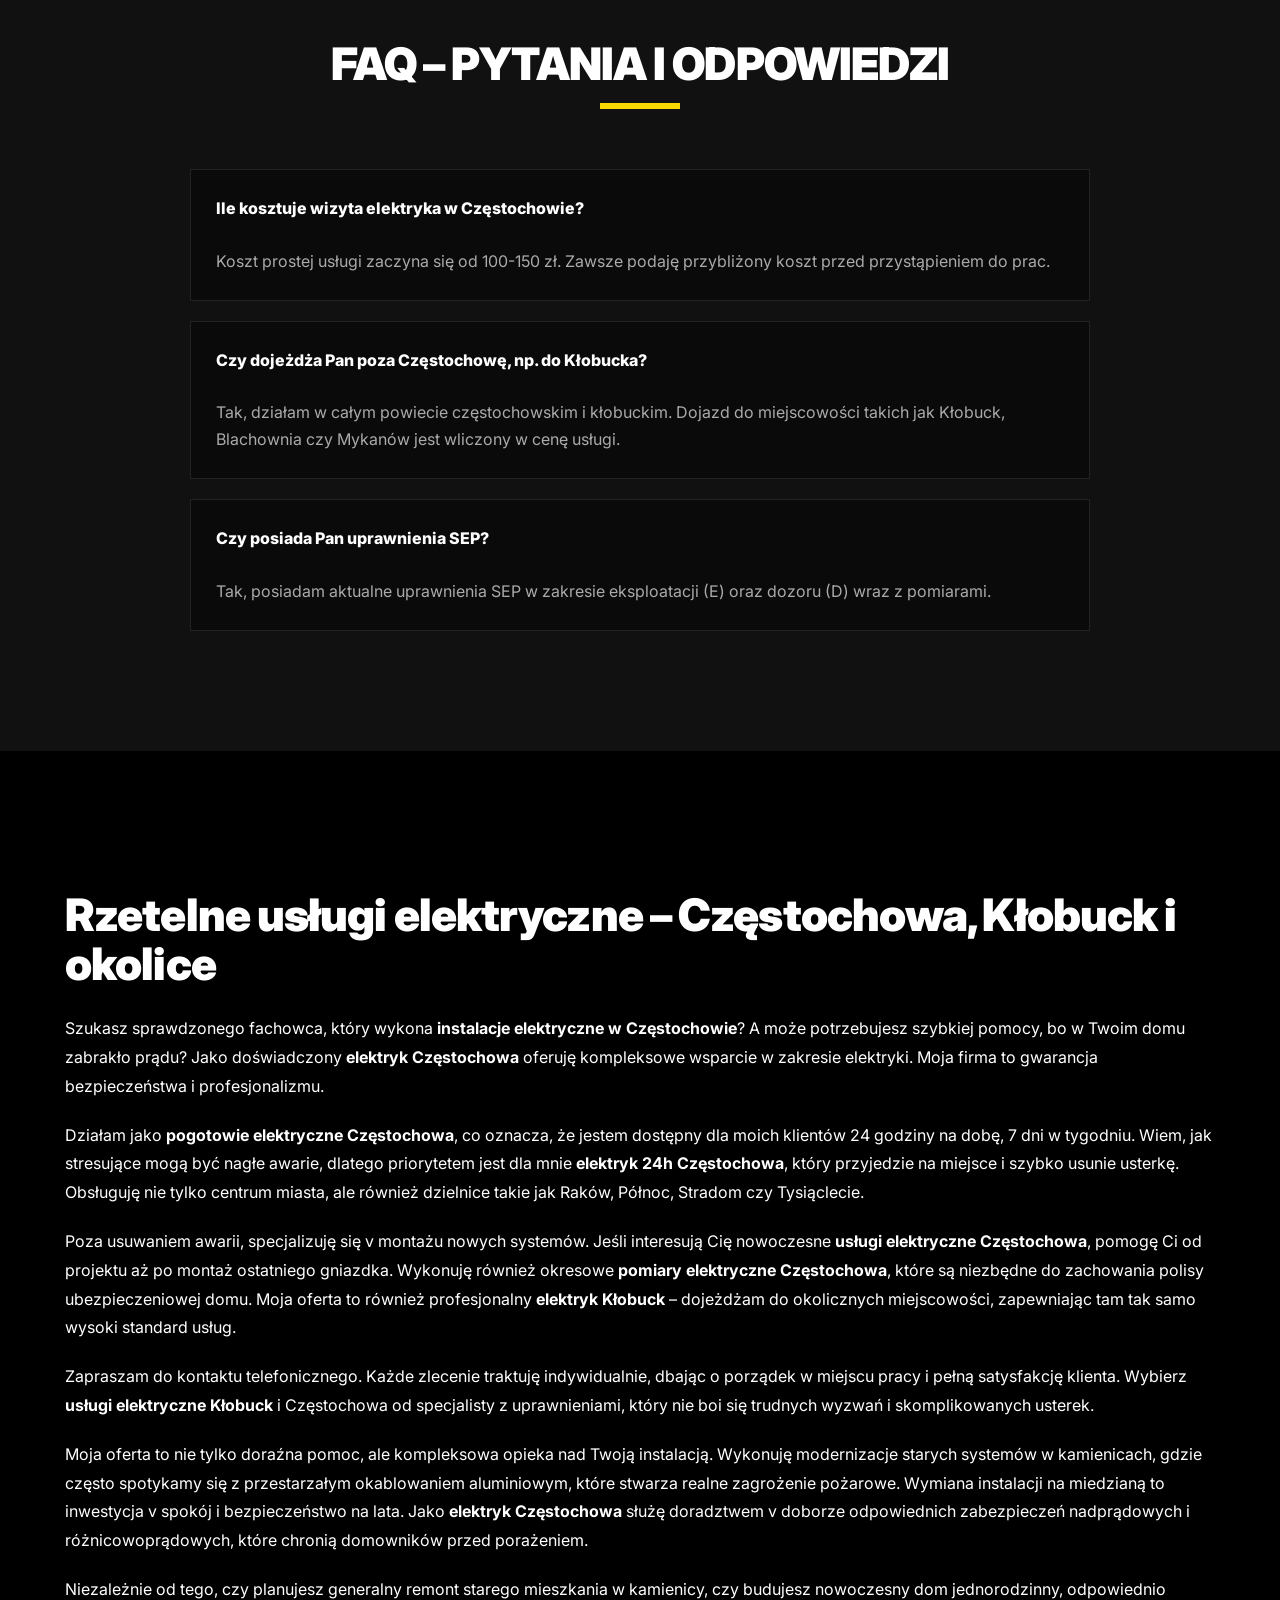
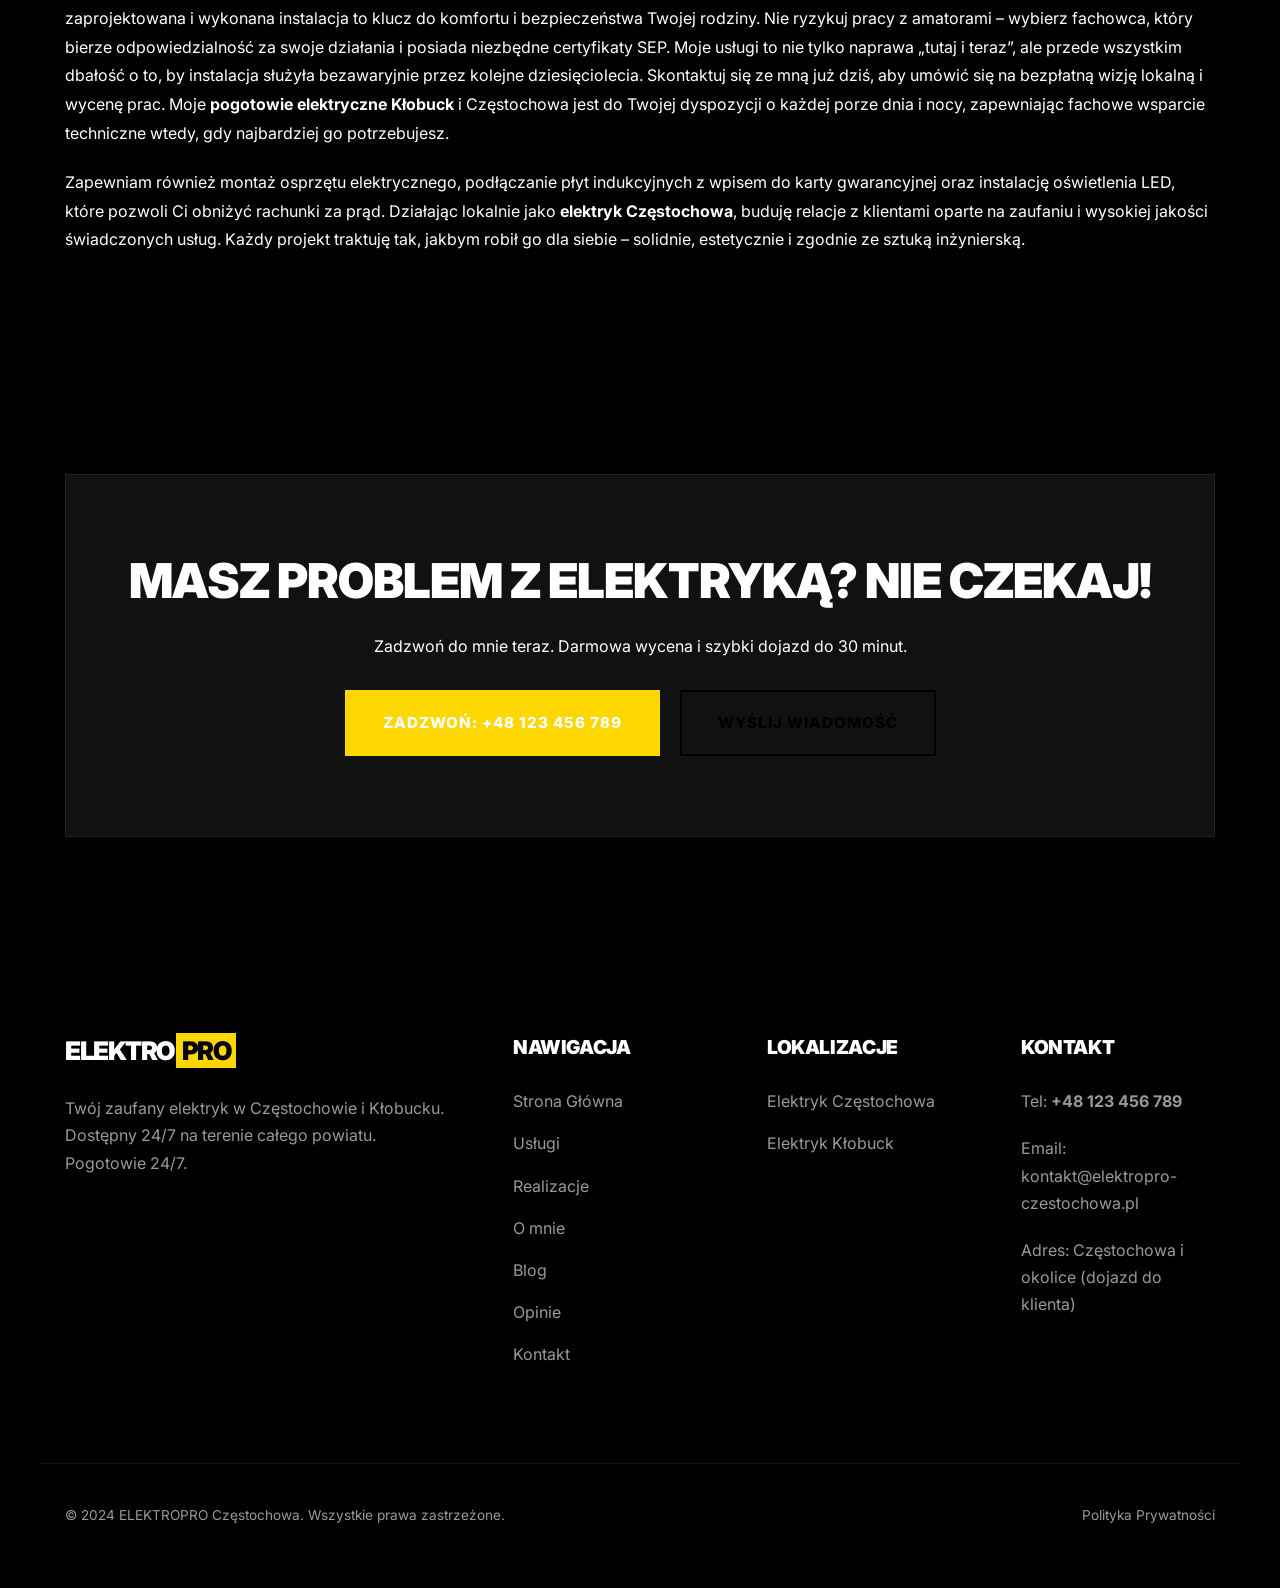
==== commit 2eca1158: "Premium Dark Theme and Rich Visuals for Local Electrician Website. - Overhauled CSS with a high-end " ====
--- a/index.html
+++ b/index.html
@@ -109,25 +109,25 @@
                 <h2 class="section-title">Profesjonalny Elektryk Częstochowa – Zakres usług</h2>
                 <div class="services-grid">
                     <div class="service-card">
-                        <div class="service-icon">⚡</div>
+                        <div style="height:150px; background:url('https://placehold.jp/24/000000/ffffff/400x250.png?text=Instalacje'); background-size:cover; margin-bottom:20px;"></div>
                         <h3>Instalacje elektryczne</h3>
                         <p>Nowoczesne i bezpieczne instalacje elektryczne w domach i mieszkaniach na terenie Częstochowy.</p>
                         <a href="instalacje-elektryczne.html" class="link">Szczegóły</a>
                     </div>
                     <div class="service-card">
-                        <div class="service-icon">🚨</div>
+                        <div style="height:150px; background:url('https://placehold.jp/24/000000/ffffff/400x250.png?text=Pogotowie'); background-size:cover; margin-bottom:20px;"></div>
                         <h3>Pogotowie Elektryczne 24H</h3>
                         <p>Nagły brak prądu? Moje pogotowie elektryczne w Częstochowie działa przez całą dobę.</p>
                         <a href="usuwanie-awarii.html" class="link">Szczegóły</a>
                     </div>
                     <div class="service-card">
-                        <div class="service-icon">📏</div>
+                        <div style="height:150px; background:url('https://placehold.jp/24/000000/ffffff/400x250.png?text=Pomiary'); background-size:cover; margin-bottom:20px;"></div>
                         <h3>Pomiary elektryczne</h3>
                         <p>Przeglądy 5-letnie i odbiory instalacji. Pełna dokumentacja dla ubezpieczyciela.</p>
                         <a href="pomiary-elektryczne.html" class="link">Szczegóły</a>
                     </div>
                     <div class="service-card">
-                        <div class="service-icon">🔄</div>
+                        <div style="height:150px; background:url('https://placehold.jp/24/000000/ffffff/400x250.png?text=Modernizacje'); background-size:cover; margin-bottom:20px;"></div>
                         <h3>Modernizacje</h3>
                         <p>Wymiana starej instalacji aluminiowej na miedzianą v blokach i kamienicach.</p>
                         <a href="modernizacja-instalacji.html" class="link">Szczegóły</a>
--- a/css/style.css
+++ b/css/style.css
@@ -1,14 +1,14 @@
 /* Base Styles & Reset */
 :root {
-    --primary-color: #000000;
-    --secondary-color: #ffffff;
+    --primary-color: #ffffff;
+    --secondary-color: #000000;
     --accent-color: #FFD700; /* Yellow accent for CTAs */
     --accent-hover: #e6c200;
-    --bg-light: #ffffff;
-    --bg-gray: #f4f4f4;
-    --bg-dark: #111111;
-    --text-color: #111111;
-    --text-muted: #555555;
+    --bg-light: #000000;
+    --bg-gray: #111111;
+    --bg-dark: #000000;
+    --text-color: #ffffff;
+    --text-muted: #aaaaaa;
     --text-light: #ffffff;
     --max-width: 1200px;
     --transition: all 0.3s cubic-bezier(0.25, 0.8, 0.25, 1);
@@ -151,10 +151,11 @@
 /* Header & Navigation */
 header {
     background-color: var(--secondary-color);
-    box-shadow: 0 2px 20px rgba(0,0,0,0.05);
+    box-shadow: 0 2px 20px rgba(255,255,255,0.05);
     position: sticky;
     top: 0;
     z-index: 1000;
+    border-bottom: 1px solid #222;
 }
 
 nav {
@@ -171,8 +172,8 @@
 }
 
 .logo span {
-    background-color: var(--primary-color);
-    color: var(--secondary-color);
+    background-color: var(--accent-color);
+    color: #000;
     padding: 2px 6px;
     margin-left: 2px;
 }
@@ -233,7 +234,7 @@
     background-position: center;
     position: relative;
     overflow: hidden;
-    background-color: var(--primary-color);
+    background-color: #000;
 }
 
 .hero.overlay::before {
@@ -243,7 +244,7 @@
     left: 0;
     width: 100%;
     height: 100%;
-    background: rgba(0, 0, 0, 0.7);
+    background: rgba(0, 0, 0, 0.8);
     z-index: 1;
 }
 
@@ -308,8 +309,8 @@
 
 .service-card {
     padding: 50px 40px;
-    background: var(--secondary-color);
-    border: 1px solid #eee;
+    background: #0a0a0a;
+    border: 1px solid #222;
     transition: var(--transition);
     display: flex;
     flex-direction: column;
@@ -318,7 +319,7 @@
 .service-card:hover {
     border-color: var(--accent-color);
     transform: translateY(-10px);
-    box-shadow: 0 20px 40px rgba(0,0,0,0.05);
+    box-shadow: 0 20px 40px rgba(0,0,0,0.5);
 }
 
 .service-icon {
@@ -350,9 +351,9 @@
 
 .step, .problem-card {
     padding: 40px;
-    background: var(--secondary-color);
+    background: #0a0a0a;
     border-left: 8px solid var(--accent-color);
-    box-shadow: 0 5px 15px rgba(0,0,0,0.03);
+    box-shadow: 0 5px 15px rgba(0,0,0,0.3);
 }
 
 .step-number {
@@ -373,8 +374,8 @@
 
 .testimonial {
     padding: 40px;
-    background: var(--secondary-color);
-    border: 1px solid #eee;
+    background: #0a0a0a;
+    border: 1px solid #222;
     position: relative;
 }
 
@@ -392,8 +393,8 @@
 
 .faq-item {
     margin-bottom: 20px;
-    border: 1px solid #eee;
-    background: var(--secondary-color);
+    border: 1px solid #222;
+    background: #0a0a0a;
 }
 
 .faq-question {
@@ -457,11 +458,12 @@
 
 .form-group input, .form-group textarea, .form-group select {
     padding: 15px;
-    border: 2px solid #eee;
+    border: 2px solid #333;
     font-family: inherit;
     font-size: 1rem;
     transition: var(--transition);
-    background-color: #fff;
+    background-color: #111;
+    color: #fff;
 }
 
 .form-group input:focus, .form-group textarea:focus, .form-group select:focus {
@@ -607,13 +609,13 @@
 }
 
 .blog-card {
-    background: var(--bg-light);
-    border: 1px solid #eee;
+    background: #0a0a0a;
+    border: 1px solid #222;
     transition: var(--transition);
 }
 
 .blog-card:hover {
-    box-shadow: 0 10px 30px rgba(0,0,0,0.05);
+    box-shadow: 0 10px 30px rgba(0,0,0,0.5);
     border-color: var(--accent-color);
 }
 
@@ -754,15 +756,17 @@
 
 /* CTA Card */
 .cta-card {
-    background-color: var(--primary-color);
-    color: var(--secondary-color);
+    background-color: #111;
+    color: var(--primary-color);
     padding: 80px 40px;
     text-align: center;
+    border: 1px solid #222;
 }
 
 .cta-card.accent {
     background-color: var(--accent-color);
-    color: var(--primary-color);
+    color: #000;
+    border: none;
 }
 
 .cta-card h2 {
@@ -800,7 +804,7 @@
 }
 
 .footer-bottom {
-    border-top: 1px solid #222;
+    border-top: 1px solid #111;
     padding-top: 40px;
     display: flex;
     justify-content: space-between;
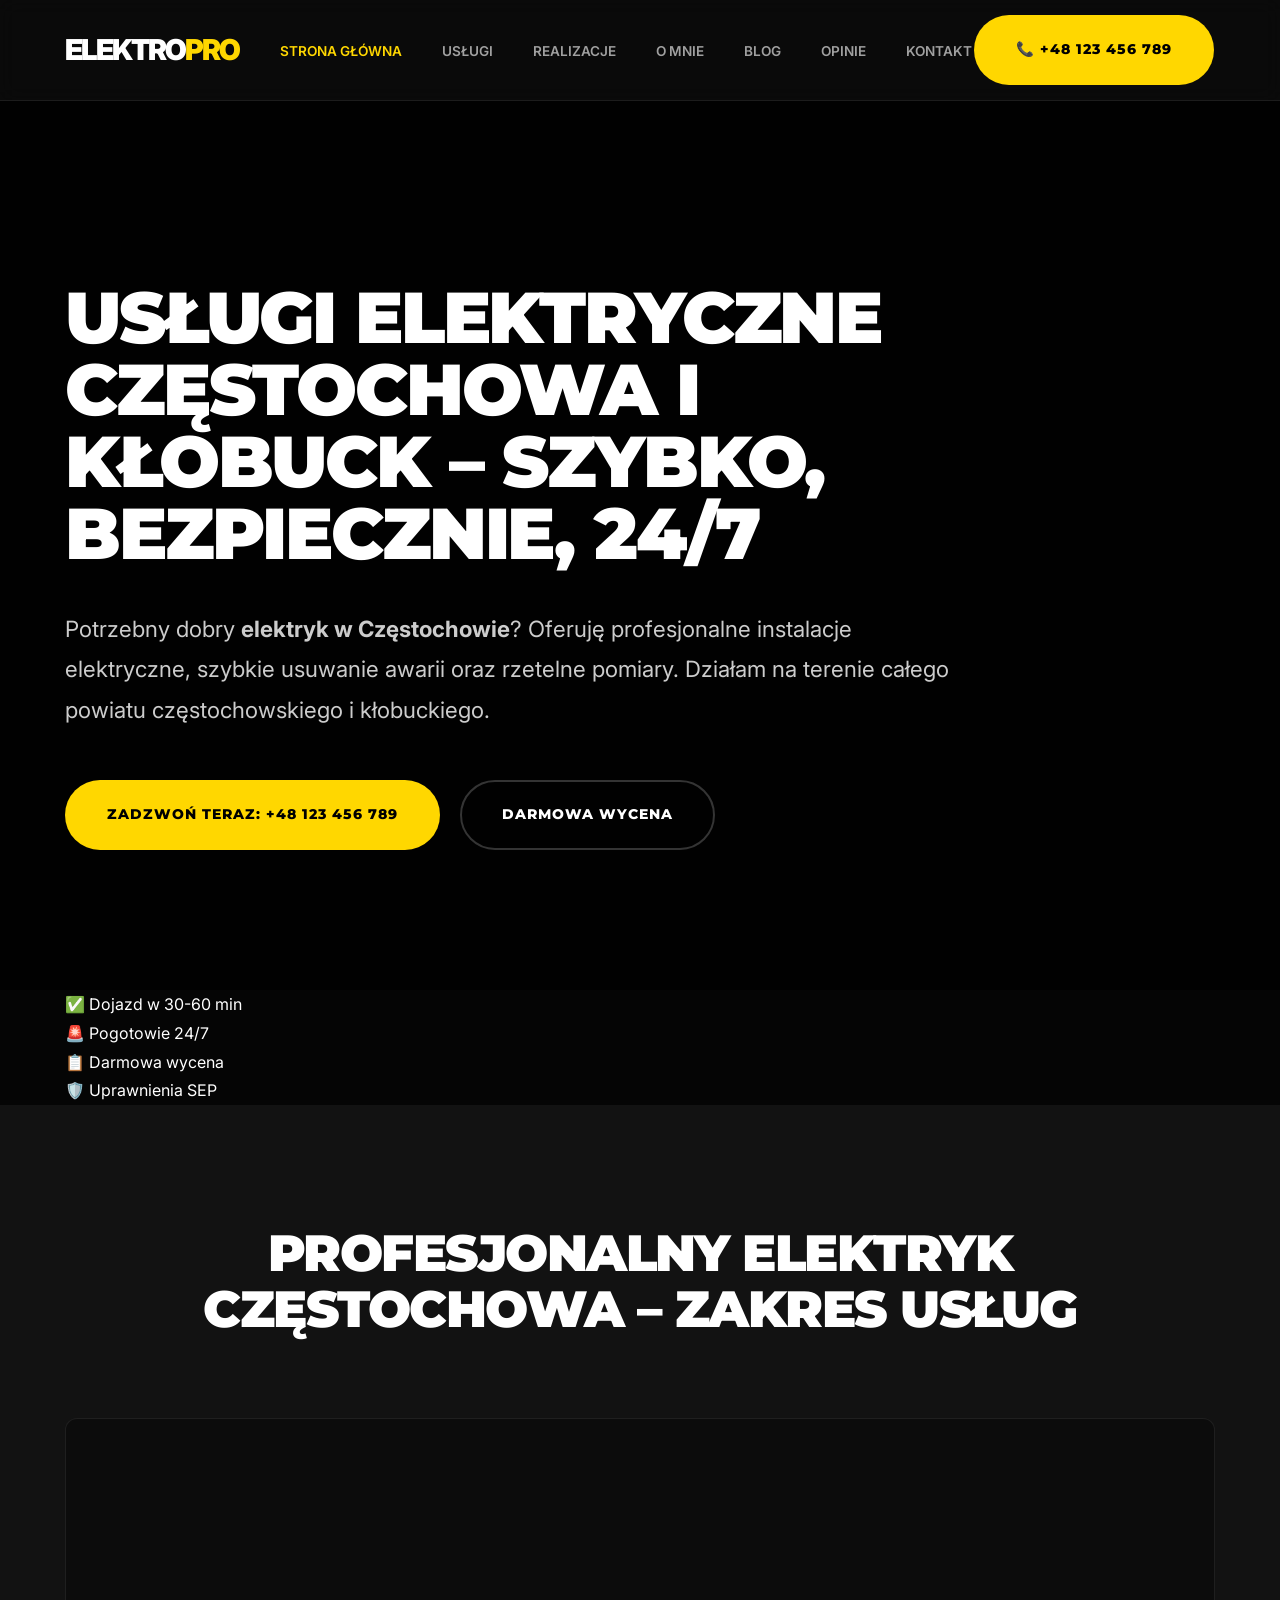
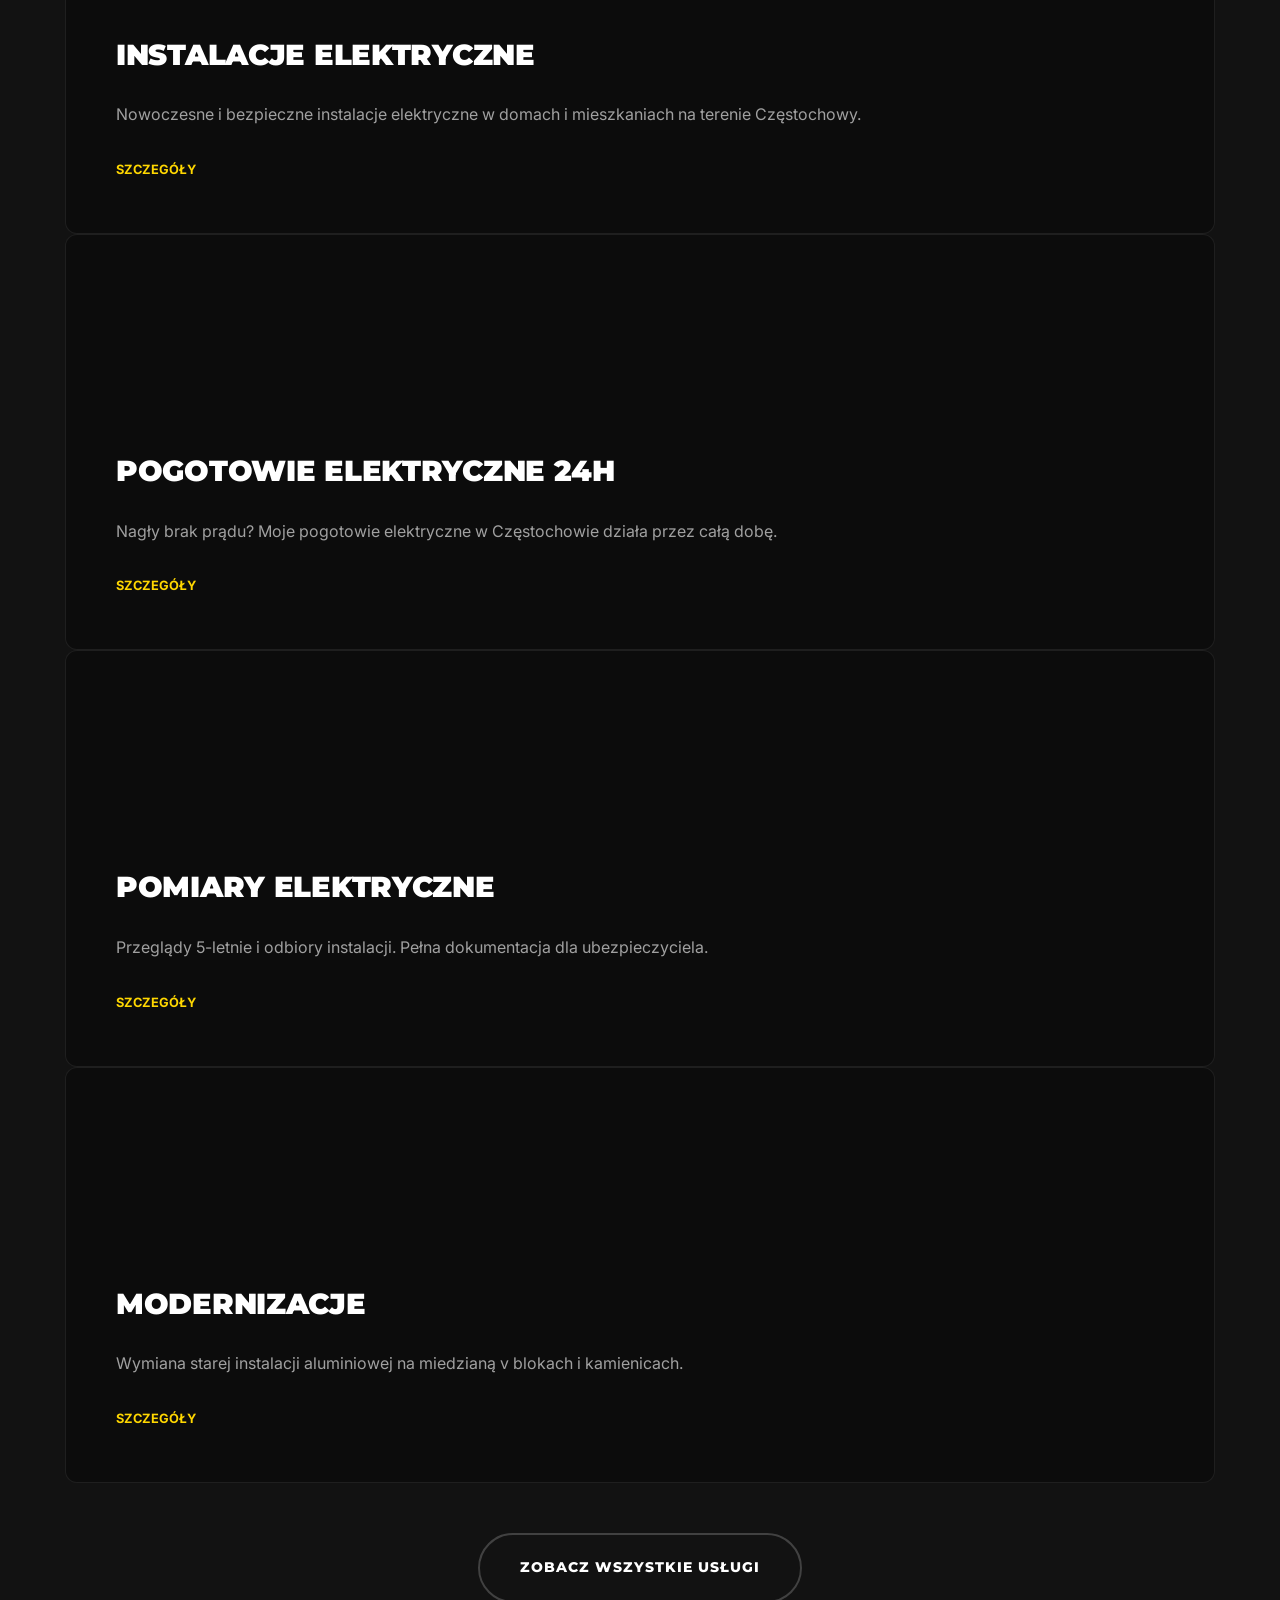
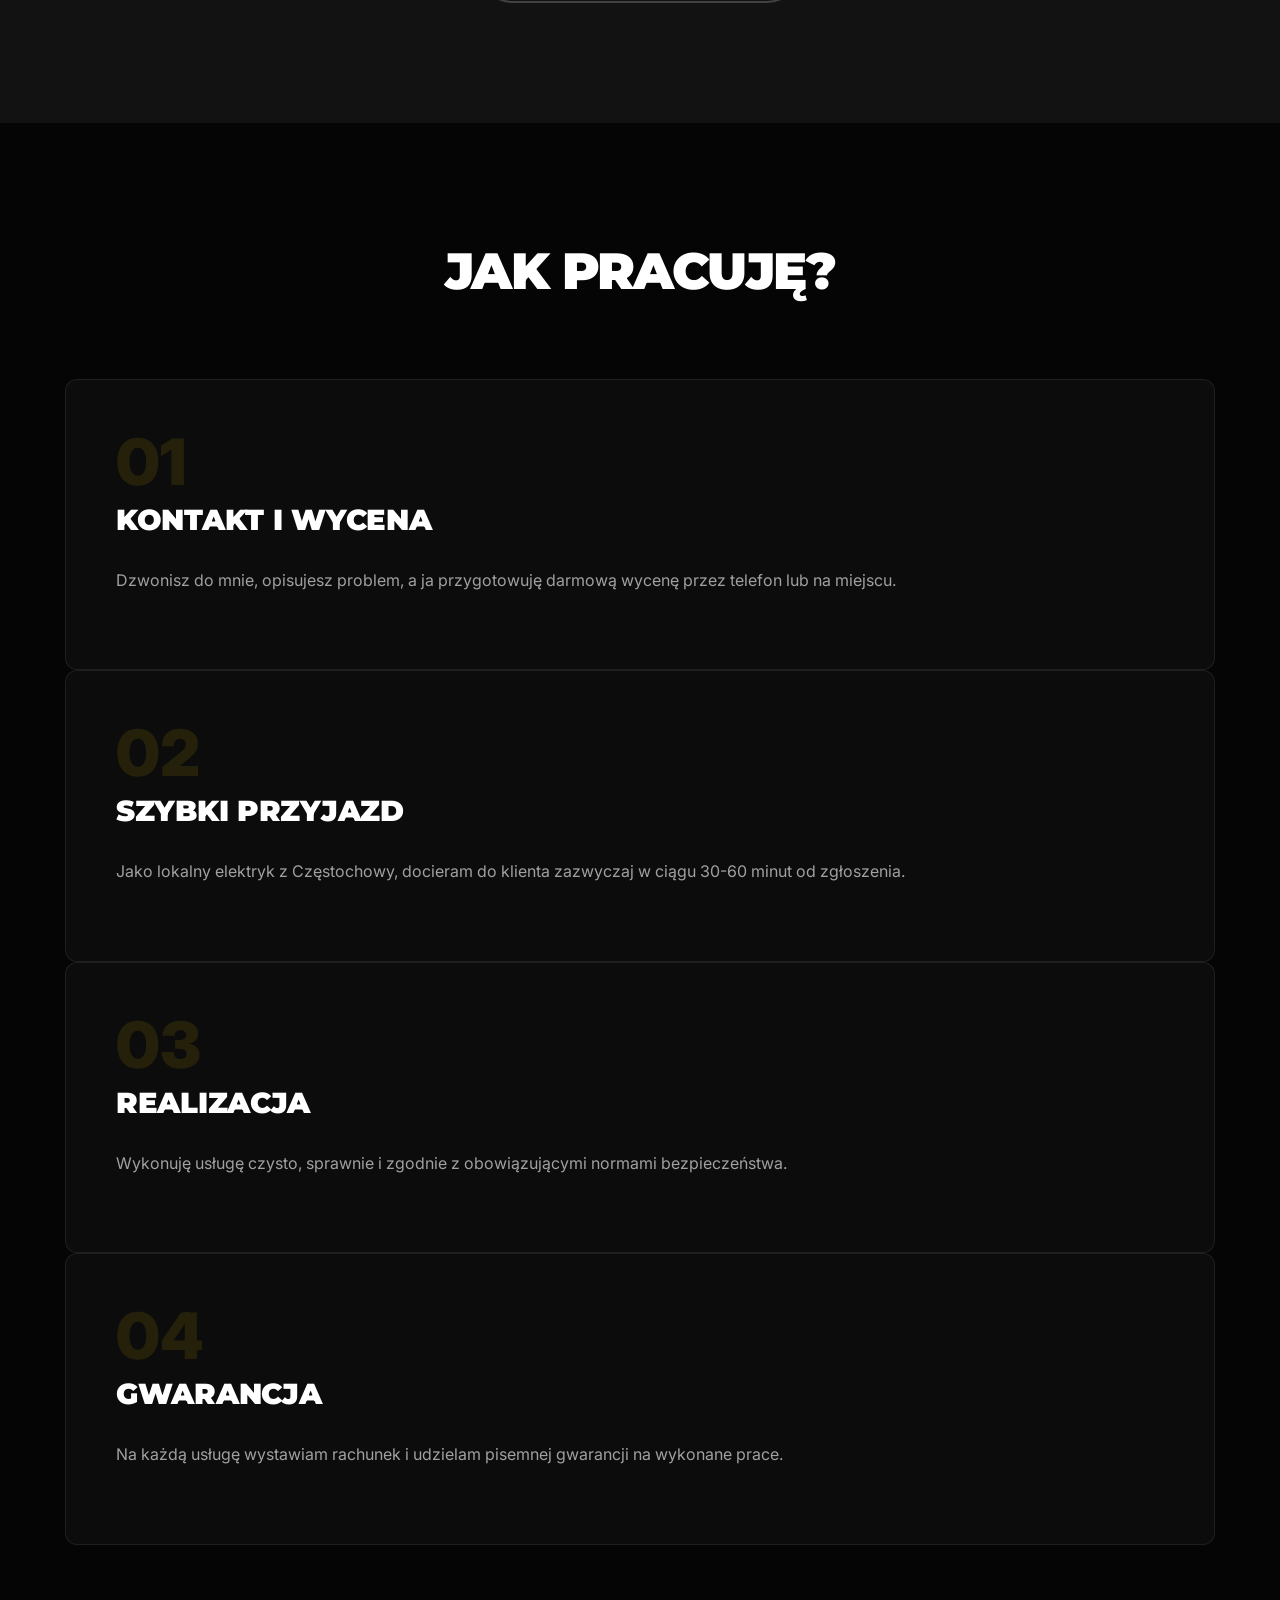
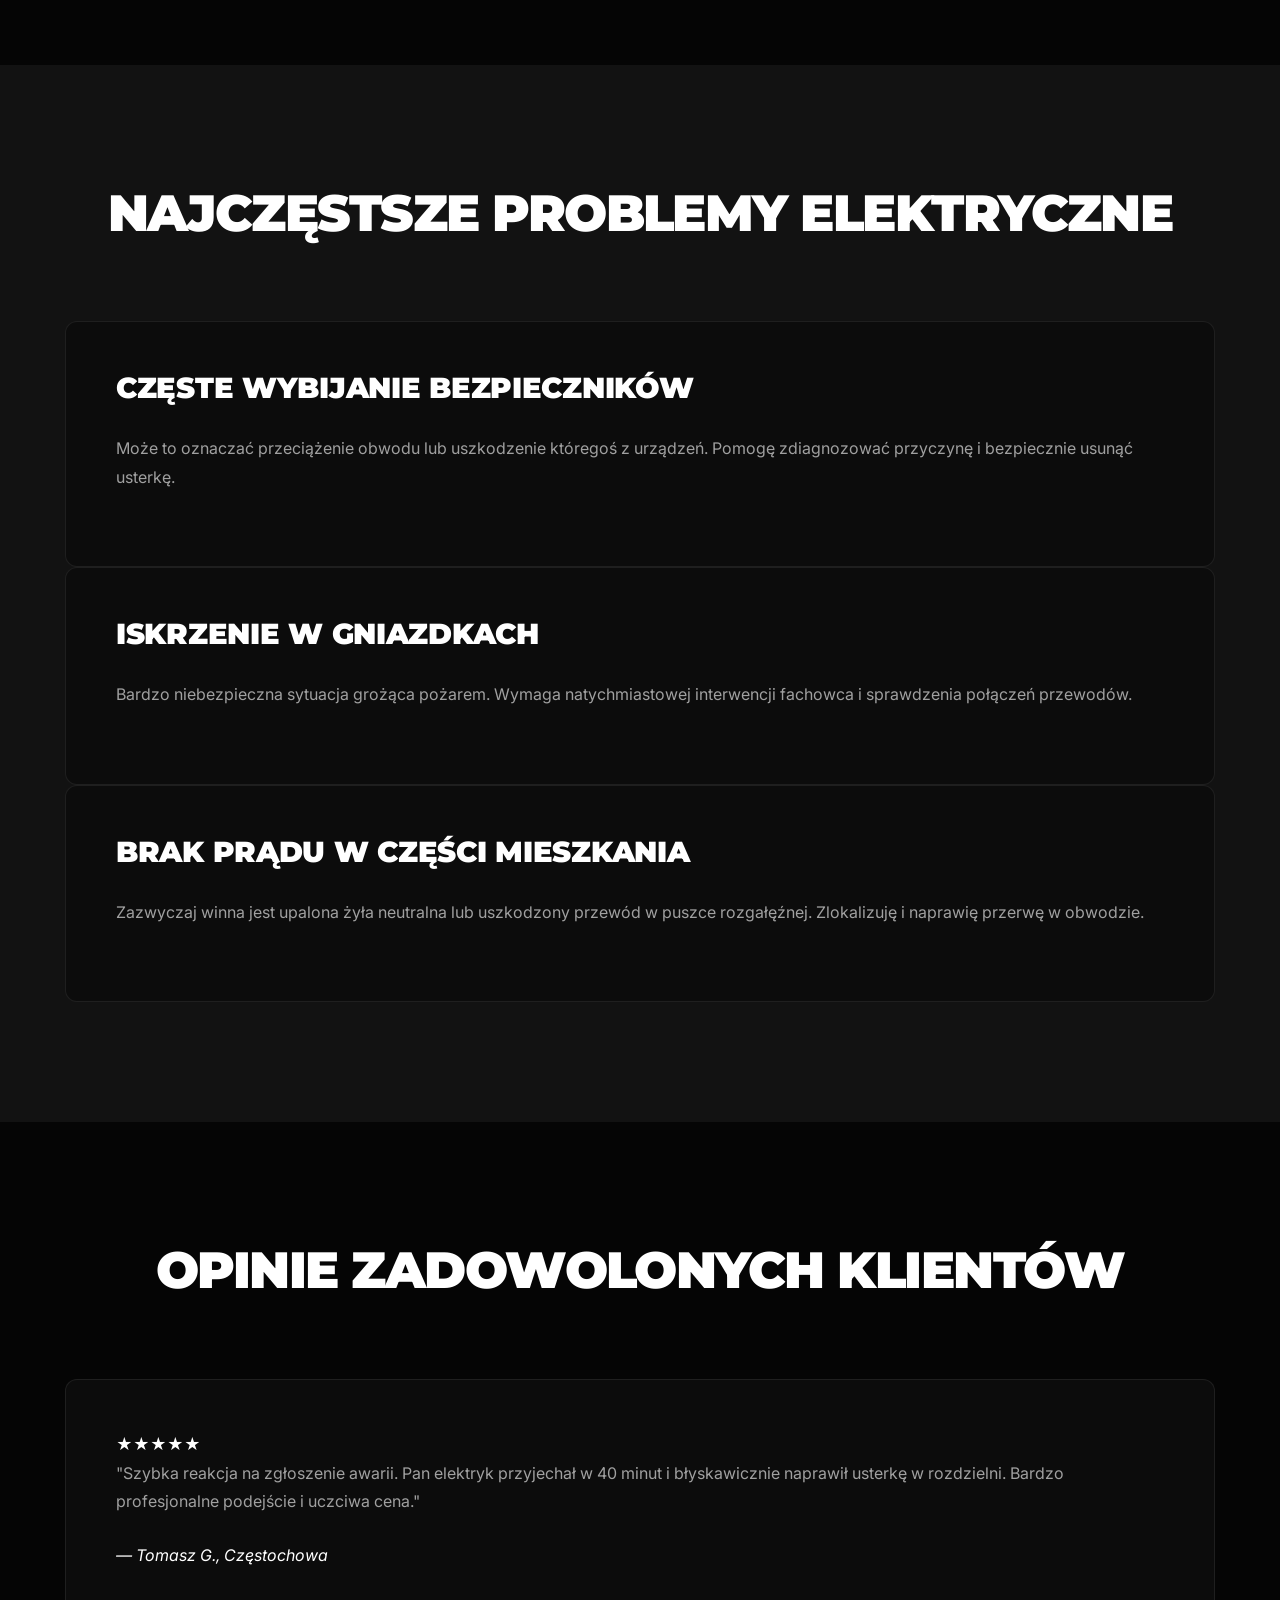
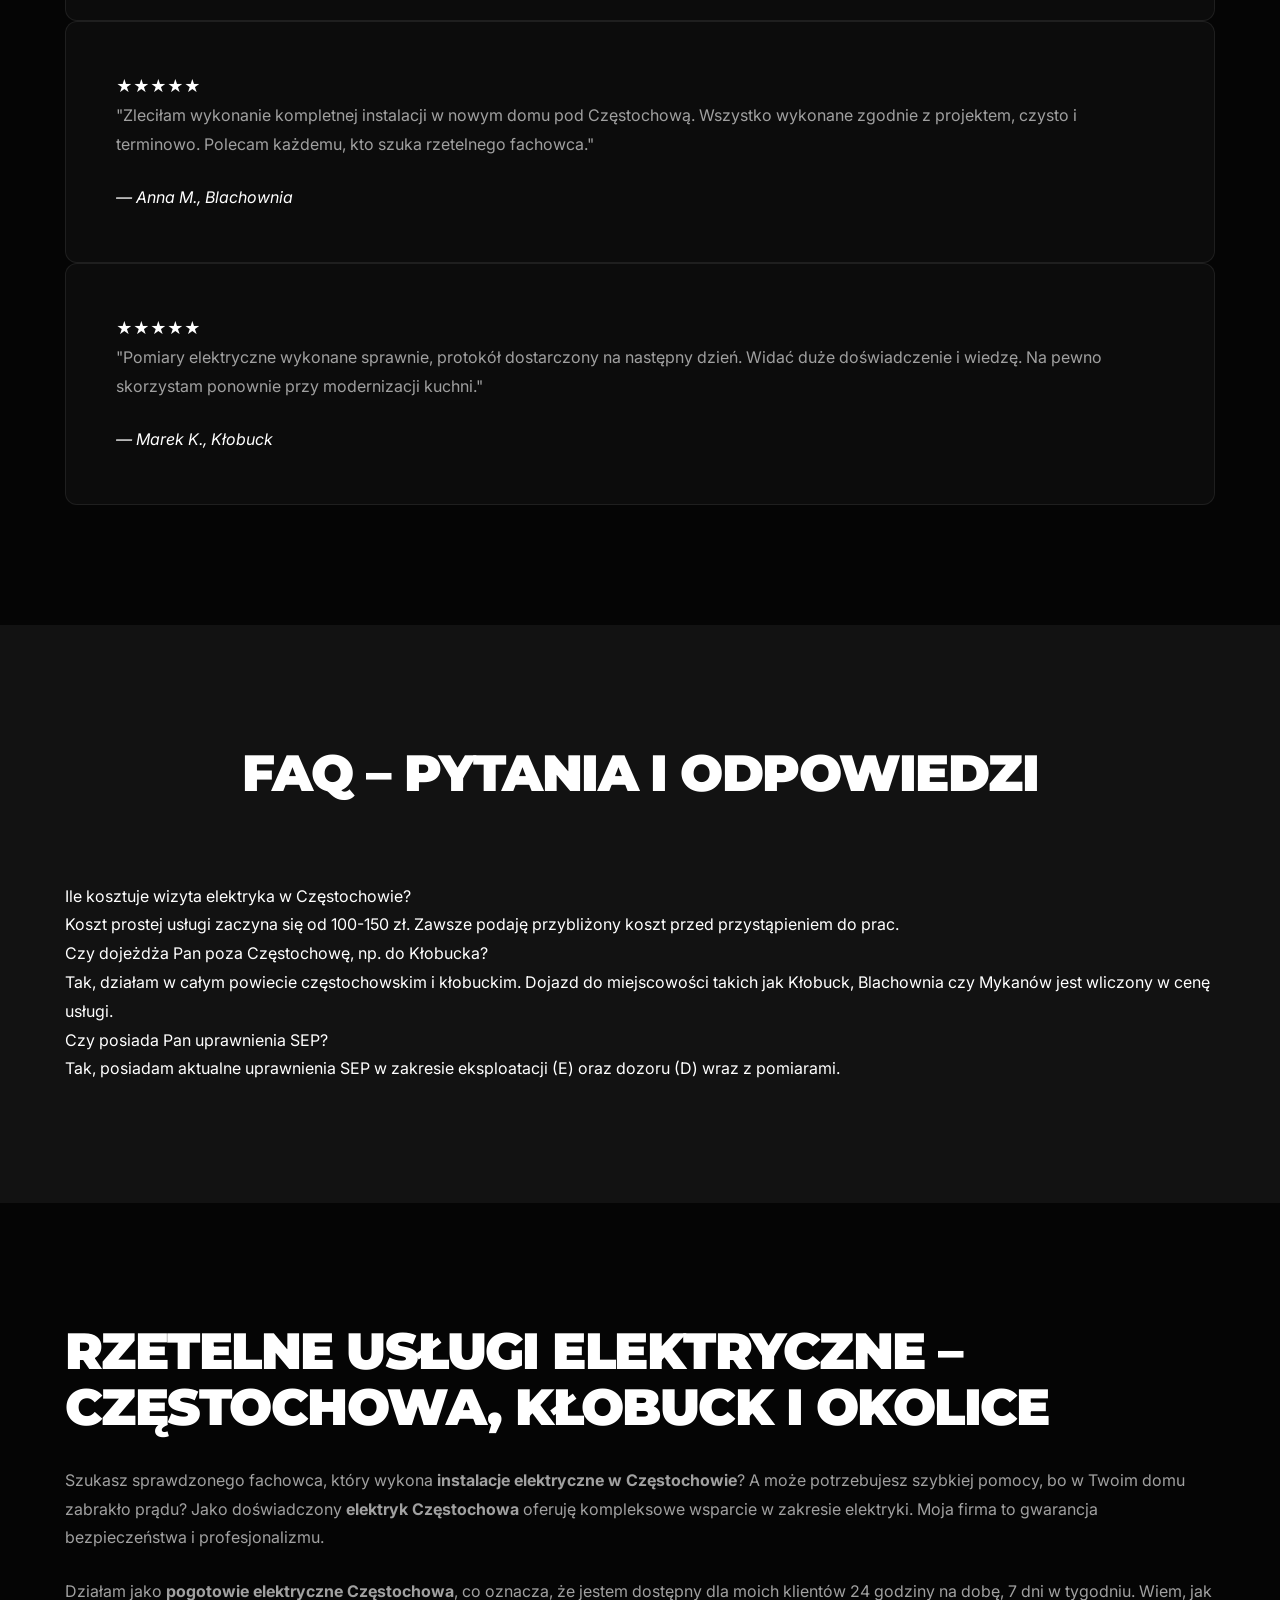
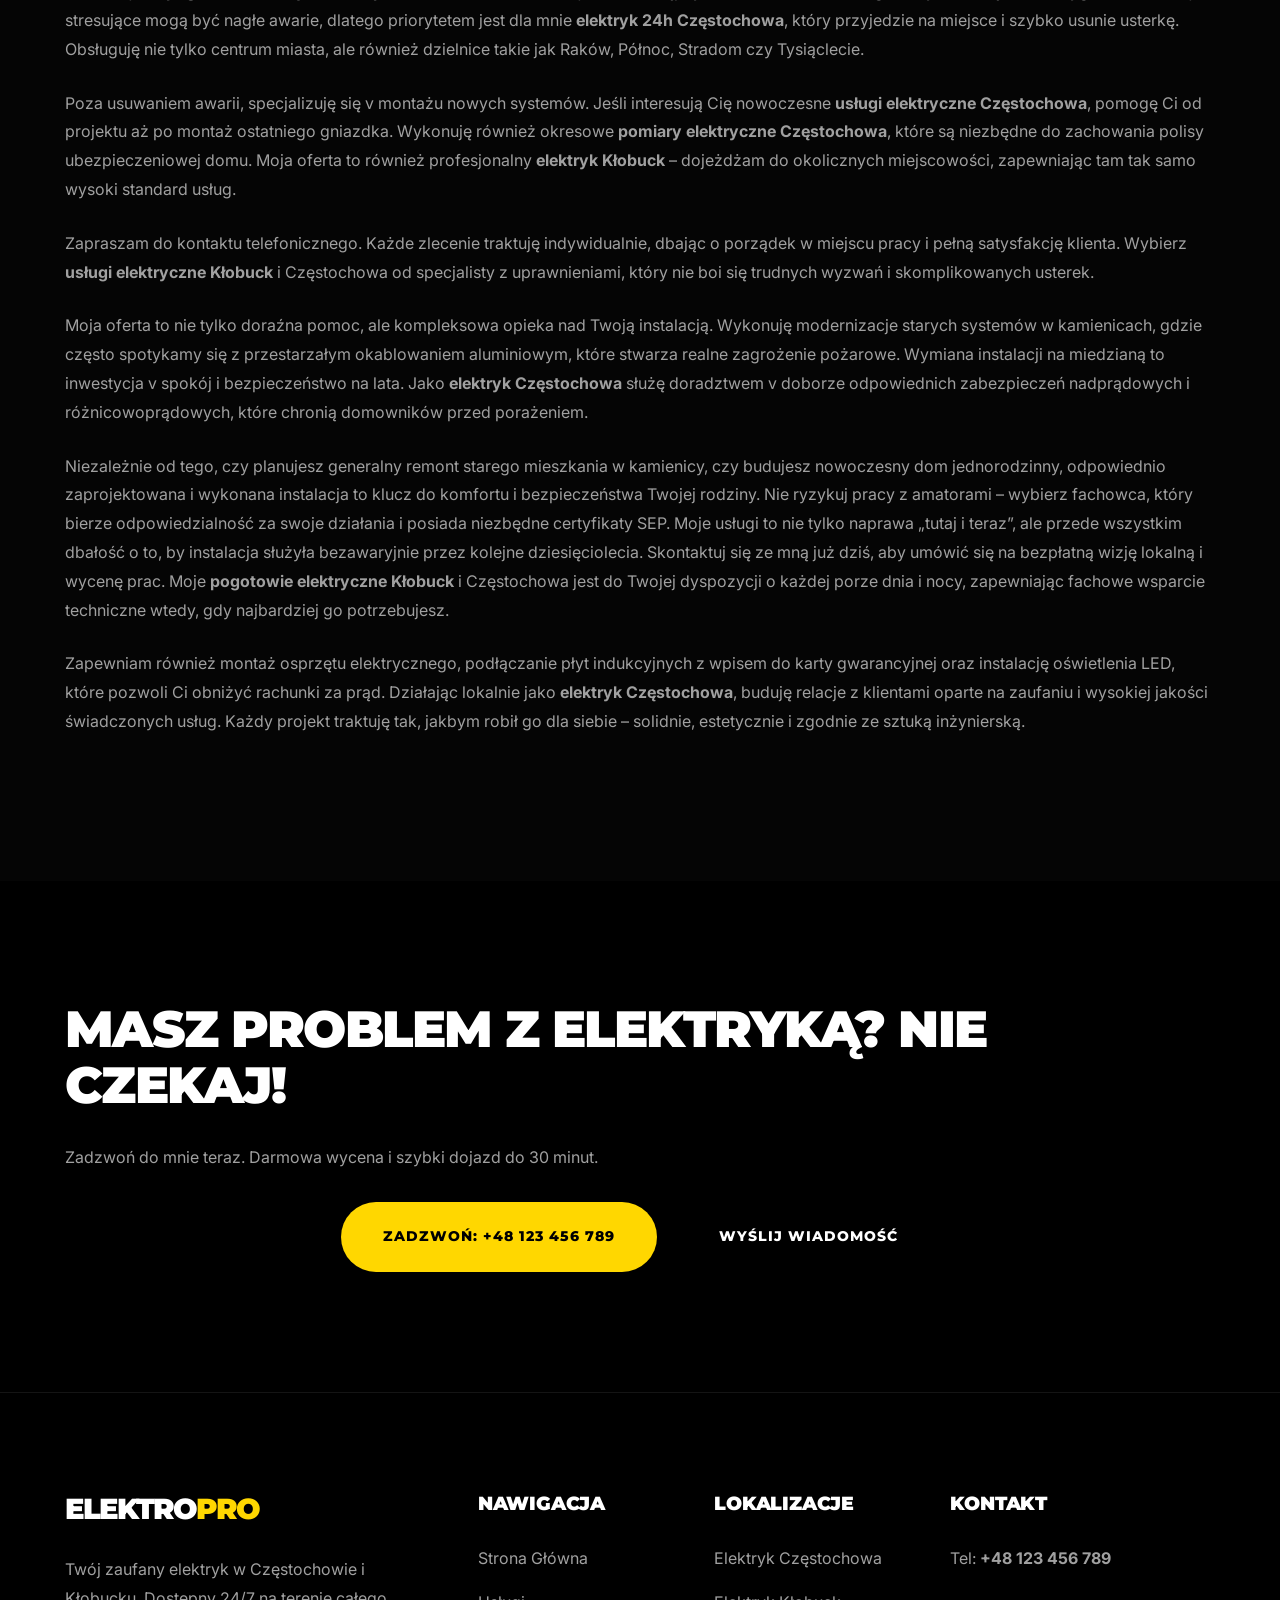
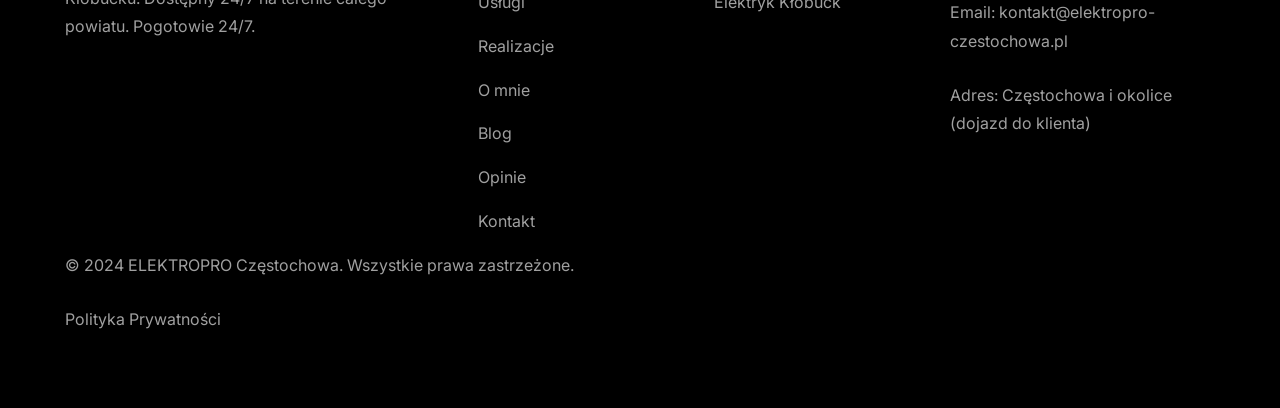
==== commit 35d8a0da: "Premium Midnight Theme & Ultra-Modern UI for Local Electrician Website. - Introduced a sophisticated" ====
--- a/index.html
+++ b/index.html
@@ -80,7 +80,7 @@
 
     <main>
         <!-- Hero Section -->
-        <section class="hero overlay" style="background-image: url('https://placehold.jp/40/000000/ffffff/1920x1080.png?text=Elektryk+przy+pracy');">
+        <section class="fade-in hero fade-in overlay" style="background-image: url('https://placehold.jp/40/000000/ffffff/1920x1080.png?text=Profesjonalny+Elektryk+Częstochowa');">
             <div class="container">
                 <div class="hero-content">
                     <h1>Usługi elektryczne Częstochowa i Kłobuck – szybko, bezpiecznie, 24/7</h1>
@@ -104,30 +104,30 @@
         </div>
 
         <!-- Services Section -->
-        <section class="bg-gray">
+        <section class="fade-in bg-gray">
             <div class="container">
                 <h2 class="section-title">Profesjonalny Elektryk Częstochowa – Zakres usług</h2>
                 <div class="services-grid">
-                    <div class="service-card">
-                        <div style="height:150px; background:url('https://placehold.jp/24/000000/ffffff/400x250.png?text=Instalacje'); background-size:cover; margin-bottom:20px;"></div>
+                    <div class="service-card fade-in">
+                        <div style="height:150px; background:url('https://placehold.jp/24/000000/ffffff/400x250.png?text=Instalacje+Elektryczne'); background-size:cover; margin-bottom:20px;"></div>
                         <h3>Instalacje elektryczne</h3>
                         <p>Nowoczesne i bezpieczne instalacje elektryczne w domach i mieszkaniach na terenie Częstochowy.</p>
                         <a href="instalacje-elektryczne.html" class="link">Szczegóły</a>
                     </div>
-                    <div class="service-card">
-                        <div style="height:150px; background:url('https://placehold.jp/24/000000/ffffff/400x250.png?text=Pogotowie'); background-size:cover; margin-bottom:20px;"></div>
+                    <div class="service-card fade-in">
+                        <div style="height:150px; background:url('https://placehold.jp/24/000000/ffffff/400x250.png?text=Pogotowie+24h'); background-size:cover; margin-bottom:20px;"></div>
                         <h3>Pogotowie Elektryczne 24H</h3>
                         <p>Nagły brak prądu? Moje pogotowie elektryczne w Częstochowie działa przez całą dobę.</p>
                         <a href="usuwanie-awarii.html" class="link">Szczegóły</a>
                     </div>
-                    <div class="service-card">
-                        <div style="height:150px; background:url('https://placehold.jp/24/000000/ffffff/400x250.png?text=Pomiary'); background-size:cover; margin-bottom:20px;"></div>
+                    <div class="service-card fade-in">
+                        <div style="height:150px; background:url('https://placehold.jp/24/000000/ffffff/400x250.png?text=Pomiary+SEP'); background-size:cover; margin-bottom:20px;"></div>
                         <h3>Pomiary elektryczne</h3>
                         <p>Przeglądy 5-letnie i odbiory instalacji. Pełna dokumentacja dla ubezpieczyciela.</p>
                         <a href="pomiary-elektryczne.html" class="link">Szczegóły</a>
                     </div>
-                    <div class="service-card">
-                        <div style="height:150px; background:url('https://placehold.jp/24/000000/ffffff/400x250.png?text=Modernizacje'); background-size:cover; margin-bottom:20px;"></div>
+                    <div class="service-card fade-in">
+                        <div style="height:150px; background:url('https://placehold.jp/24/000000/ffffff/400x250.png?text=Modernizacja+Instalacji'); background-size:cover; margin-bottom:20px;"></div>
                         <h3>Modernizacje</h3>
                         <p>Wymiana starej instalacji aluminiowej na miedzianą v blokach i kamienicach.</p>
                         <a href="modernizacja-instalacji.html" class="link">Szczegóły</a>
@@ -140,26 +140,26 @@
         </section>
 
         <!-- How we work -->
-        <section class="bg-light">
+        <section class="fade-in bg-light">
             <div class="container">
                 <h2 class="section-title">Jak pracuję?</h2>
                 <div class="step-grid">
-                    <div class="step">
+                    <div class="step fade-in">
                         <div class="step-number">01</div>
                         <h3>Kontakt i wycena</h3>
                         <p>Dzwonisz do mnie, opisujesz problem, a ja przygotowuję darmową wycenę przez telefon lub na miejscu.</p>
                     </div>
-                    <div class="step">
+                    <div class="step fade-in">
                         <div class="step-number">02</div>
                         <h3>Szybki przyjazd</h3>
                         <p>Jako lokalny elektryk z Częstochowy, docieram do klienta zazwyczaj w ciągu 30-60 minut od zgłoszenia.</p>
                     </div>
-                    <div class="step">
+                    <div class="step fade-in">
                         <div class="step-number">03</div>
                         <h3>Realizacja</h3>
                         <p>Wykonuję usługę czysto, sprawnie i zgodnie z obowiązującymi normami bezpieczeństwa.</p>
                     </div>
-                    <div class="step">
+                    <div class="step fade-in">
                         <div class="step-number">04</div>
                         <h3>Gwarancja</h3>
                         <p>Na każdą usługę wystawiam rachunek i udzielam pisemnej gwarancji na wykonane prace.</p>
@@ -169,7 +169,7 @@
         </section>
 
         <!-- Common Problems -->
-        <section class="bg-gray">
+        <section class="fade-in bg-gray">
             <div class="container">
                 <h2 class="section-title">Najczęstsze problemy elektryczne</h2>
                 <div class="problems-grid">
@@ -190,7 +190,7 @@
         </section>
 
         <!-- Testimonials -->
-        <section class="bg-light">
+        <section class="fade-in bg-light">
             <div class="container">
                 <h2 class="section-title">Opinie zadowolonych klientów</h2>
                 <div class="testimonials-grid">
@@ -214,7 +214,7 @@
         </section>
 
         <!-- FAQ -->
-        <section class="bg-gray">
+        <section class="fade-in bg-gray">
             <div class="container">
                 <h2 class="section-title">FAQ – Pytania i odpowiedzi</h2>
                 <div class="faq-grid">
@@ -235,7 +235,7 @@
         </section>
 
         <!-- Deep SEO Text -->
-        <section class="bg-light seo-text-section">
+        <section class="fade-in bg-light seo-text-section">
             <div class="container">
                 <div class="seo-content">
                     <h2>Rzetelne usługi elektryczne – Częstochowa, Kłobuck i okolice</h2>
@@ -257,7 +257,7 @@
         </section>
 
         <!-- Final CTA -->
-        <section class="bg-dark">
+        <section class="fade-in bg-dark">
             <div class="container">
                 <div class="cta-card">
                     <h2>Masz problem z elektryką? Nie czekaj!</h2>
--- a/css/style.css
+++ b/css/style.css
@@ -1,17 +1,26 @@
-/* Base Styles & Reset */
+/*
+   Premium Midnight Design System
+   Focus: High-end, Professional, Trust-building
+*/
+
+@import url('https://fonts.googleapis.com/css2?family=Montserrat:wght@700;900&family=Inter:wght@400;500;600&display=swap');
+
 :root {
     --primary-color: #ffffff;
     --secondary-color: #000000;
-    --accent-color: #FFD700; /* Yellow accent for CTAs */
-    --accent-hover: #e6c200;
-    --bg-light: #000000;
-    --bg-gray: #111111;
-    --bg-dark: #000000;
-    --text-color: #ffffff;
-    --text-muted: #aaaaaa;
-    --text-light: #ffffff;
+    --accent-color: #FFD700;
+    --accent-hover: #f0c300;
+    --bg-dark: #050505;
+    --bg-card: #0c0c0c;
+    --bg-light-dark: #121212;
+    --text-main: #ffffff;
+    --text-muted: #a0a0a0;
+    --border-color: rgba(255, 255, 255, 0.08);
+    --border-hover: rgba(255, 215, 0, 0.3);
     --max-width: 1200px;
-    --transition: all 0.3s cubic-bezier(0.25, 0.8, 0.25, 1);
+    --transition: all 0.4s cubic-bezier(0.165, 0.84, 0.44, 1);
+    --glass-bg: rgba(12, 12, 12, 0.8);
+    --radius: 12px;
 }
 
 * {
@@ -26,9 +35,9 @@
 
 body {
     font-family: 'Inter', sans-serif;
-    line-height: 1.7;
-    color: var(--text-color);
-    background-color: var(--secondary-color);
+    line-height: 1.8;
+    color: var(--text-main);
+    background-color: var(--bg-dark);
     -webkit-font-smoothing: antialiased;
 }
 
@@ -52,130 +61,128 @@
     max-width: 100%;
     height: auto;
     display: block;
-}
-
-/* Sections */
-section {
-    padding: 100px 0;
-}
-
-.bg-light { background-color: var(--bg-light); }
-.bg-gray { background-color: var(--bg-gray); }
-.bg-dark { background-color: var(--bg-dark); color: var(--text-light); }
-
-/* Typography */
+    border-radius: var(--radius);
+}
+
+/* Typography Upgrade */
 h1, h2, h3, h4 {
+    font-family: 'Montserrat', sans-serif;
     font-weight: 900;
     line-height: 1.1;
-    margin-bottom: 25px;
+    margin-bottom: 30px;
     text-transform: uppercase;
-    letter-spacing: -0.02em;
-}
-
-h1 { font-size: clamp(2.5rem, 5vw, 4rem); }
-h2 { font-size: clamp(2rem, 4vw, 2.8rem); }
-h3 { font-size: clamp(1.2rem, 2vw, 1.6rem); }
-
-p { margin-bottom: 20px; }
+    letter-spacing: -0.03em;
+}
+
+h1 { font-size: clamp(2.8rem, 6vw, 4.5rem); }
+h2 { font-size: clamp(2.2rem, 5vw, 3.2rem); }
+h3 { font-size: clamp(1.4rem, 3vw, 1.8rem); letter-spacing: -0.01em; }
+
+p { margin-bottom: 25px; color: var(--text-muted); }
+
+.lead {
+    font-size: 1.3rem;
+    font-weight: 500;
+    color: var(--text-main);
+}
 
 .section-title {
     text-align: center;
-    margin-bottom: 60px;
+    margin-bottom: 80px;
+}
+
+.section-title h2 {
     position: relative;
-    padding-bottom: 20px;
-}
-
-.section-title::after {
+    display: inline-block;
+    padding-bottom: 25px;
+}
+
+.section-title h2::after {
     content: '';
     position: absolute;
     bottom: 0;
     left: 50%;
     transform: translateX(-50%);
-    width: 80px;
-    height: 6px;
-    background-color: var(--accent-color);
-}
-
-.bg-dark .section-title::after {
-    background-color: var(--accent-color);
-}
-
-/* Buttons */
+    width: 60px;
+    height: 4px;
+    background: var(--accent-color);
+}
+
+/* Sections Upgrade */
+section {
+    padding: 120px 0;
+}
+
+.bg-light { background-color: var(--bg-dark); }
+.bg-gray { background-color: var(--bg-light-dark); }
+.bg-dark { background-color: var(--secondary-color); }
+
+/* Buttons Upgrade */
 .btn {
-    display: inline-block;
-    padding: 18px 36px;
+    display: inline-flex;
+    align-items: center;
+    justify-content: center;
+    padding: 20px 40px;
+    font-family: 'Montserrat', sans-serif;
     font-weight: 800;
     text-transform: uppercase;
     letter-spacing: 1px;
     cursor: pointer;
-    border: 2px solid var(--primary-color);
+    border-radius: 50px;
     transition: var(--transition);
-    text-align: center;
-    font-size: 0.95rem;
+    font-size: 0.9rem;
+    border: 2px solid transparent;
 }
 
 .btn-primary {
     background-color: var(--accent-color);
-    color: var(--primary-color);
-    border-color: var(--accent-color);
+    color: #000;
 }
 
 .btn-primary:hover {
+    transform: translateY(-5px);
+    box-shadow: 0 15px 30px rgba(255, 215, 0, 0.2);
     background-color: var(--accent-hover);
-    border-color: var(--accent-hover);
-    transform: translateY(-3px);
-    box-shadow: 0 10px 20px rgba(0,0,0,0.1);
 }
 
 .btn-secondary {
     background-color: transparent;
-    color: var(--primary-color);
+    color: #fff;
+    border-color: rgba(255,255,255,0.2);
 }
 
 .btn-secondary:hover {
-    background-color: var(--primary-color);
-    color: var(--secondary-color);
-    transform: translateY(-3px);
-}
-
-.btn-outline-light {
-    border-color: var(--secondary-color);
-    color: var(--secondary-color);
-}
-
-.btn-outline-light:hover {
-    background-color: var(--secondary-color);
-    color: var(--primary-color);
-}
-
-/* Header & Navigation */
+    background-color: #fff;
+    color: #000;
+    transform: translateY(-5px);
+}
+
+/* Header & Nav */
 header {
-    background-color: var(--secondary-color);
-    box-shadow: 0 2px 20px rgba(255,255,255,0.05);
+    background: var(--glass-bg);
+    backdrop-filter: blur(10px);
+    -webkit-backdrop-filter: blur(10px);
     position: sticky;
     top: 0;
     z-index: 1000;
-    border-bottom: 1px solid #222;
+    border-bottom: 1px solid var(--border-color);
 }
 
 nav {
     display: flex;
     justify-content: space-between;
     align-items: center;
-    height: 90px;
+    height: 100px;
 }
 
 .logo {
-    font-size: 1.6rem;
+    font-size: 1.8rem;
     font-weight: 900;
-    letter-spacing: -1.5px;
+    letter-spacing: -2px;
 }
 
 .logo span {
-    background-color: var(--accent-color);
-    color: #000;
-    padding: 2px 6px;
-    margin-left: 2px;
+    color: var(--accent-color);
 }
 
 .nav-links {
@@ -183,58 +190,27 @@
 }
 
 .nav-links li {
-    margin-left: 35px;
+    margin-left: 40px;
 }
 
 .nav-links a {
-    font-weight: 700;
+    font-weight: 600;
     font-size: 0.85rem;
     text-transform: uppercase;
-    position: relative;
-}
-
-.nav-links a::after {
-    content: '';
-    position: absolute;
-    bottom: -5px;
-    left: 0;
-    width: 0;
-    height: 2px;
-    background-color: var(--accent-color);
-    transition: var(--transition);
-}
-
-.nav-links a:hover::after, .nav-links a.active::after {
-    width: 100%;
-}
-
-.burger {
-    display: none;
-    cursor: pointer;
-}
-
-.burger div, .menu-toggle span {
-    width: 25px;
-    height: 3px;
-    background-color: var(--primary-color);
-    margin: 5px;
-    transition: var(--transition);
-    display: block;
-}
-
-/* Page Layouts */
-.page-content {
-    padding: 100px 0;
+    color: var(--text-muted);
+}
+
+.nav-links a:hover, .nav-links a.active {
+    color: var(--accent-color);
 }
 
 /* Hero Section */
 .hero {
-    padding: 140px 0;
+    padding: 180px 0 140px;
     background-size: cover;
     background-position: center;
     position: relative;
     overflow: hidden;
-    background-color: #000;
 }
 
 .hero.overlay::before {
@@ -244,673 +220,199 @@
     left: 0;
     width: 100%;
     height: 100%;
-    background: rgba(0, 0, 0, 0.8);
+    background: rgba(0, 0, 0, 0.75);
     z-index: 1;
 }
 
 .hero-content {
-    max-width: 850px;
+    max-width: 900px;
     position: relative;
     z-index: 2;
 }
 
-.hero.overlay .hero-content h1 {
-    color: var(--secondary-color);
-}
-
-.hero.overlay .hero-content p {
+.hero-content h1 {
+    color: #fff;
+    line-height: 1;
+    margin-bottom: 40px;
+}
+
+.hero-content p {
+    font-size: 1.4rem;
     color: #ccc;
-}
-
-.hero-content p {
-    font-size: 1.25rem;
-    margin-bottom: 45px;
-    color: var(--text-muted);
+    margin-bottom: 50px;
 }
 
 .hero-cta {
     display: flex;
-    flex-wrap: wrap;
     gap: 20px;
 }
 
-/* USP Ribbon */
-.usp-ribbon {
-    background: var(--primary-color);
-    color: var(--secondary-color);
-    padding: 25px 0;
-}
-
-.usp-grid {
-    display: flex;
-    justify-content: space-around;
-    flex-wrap: wrap;
-}
-
-.usp-item {
-    font-weight: 800;
-    font-size: 0.85rem;
+/* Cards System */
+.service-card, .step, .problem-card, .testimonial, .blog-card {
+    background: var(--bg-card);
+    border: 1px solid var(--border-color);
+    padding: 50px;
+    border-radius: var(--radius);
+    transition: var(--transition);
+}
+
+.service-card:hover, .blog-card:hover {
+    transform: translateY(-10px);
+    border-color: var(--border-hover);
+    box-shadow: 0 20px 40px rgba(0,0,0,0.4);
+}
+
+.service-icon {
+    font-size: 3rem;
+    margin-bottom: 30px;
+    color: var(--accent-color);
+}
+
+.link {
+    color: var(--accent-color);
+    font-weight: 700;
     text-transform: uppercase;
-    display: flex;
+    font-size: 0.8rem;
+    display: inline-flex;
     align-items: center;
     gap: 10px;
 }
 
-.usp-item svg {
-    color: var(--accent-color);
-}
-
-/* Services Preview */
-.services-grid {
-    display: grid;
-    grid-template-columns: repeat(auto-fit, minmax(280px, 1fr));
-    gap: 30px;
-}
-
-.service-card {
-    padding: 50px 40px;
-    background: #0a0a0a;
-    border: 1px solid #222;
-    transition: var(--transition);
-    display: flex;
-    flex-direction: column;
-}
-
-.service-card:hover {
-    border-color: var(--accent-color);
-    transform: translateY(-10px);
-    box-shadow: 0 20px 40px rgba(0,0,0,0.5);
-}
-
-.service-icon {
-    font-size: 3rem;
-    margin-bottom: 25px;
-}
-
-.service-card h3 {
-    font-size: 1.4rem;
+.link:hover {
+    gap: 15px;
+}
+
+/* Steps Upgrade */
+.step-number {
+    font-size: 4rem;
+    font-weight: 900;
+    color: rgba(255,215,0,0.1);
+    line-height: 1;
+    margin-bottom: 10px;
+}
+
+/* Form Upgrade */
+.form-group input, .form-group textarea, .form-group select {
+    padding: 20px;
+    background: #111;
+    border: 1px solid var(--border-color);
+    border-radius: 8px;
+    color: #fff;
+    font-size: 1rem;
+    width: 100%;
     margin-bottom: 20px;
 }
 
-.link {
-    font-weight: 800;
-    text-transform: uppercase;
-    font-size: 0.8rem;
-    border-bottom: 2px solid var(--accent-color);
-    padding-bottom: 2px;
-    align-self: flex-start;
-    margin-top: auto;
-}
-
-/* How We Work / Common Problems */
-.step-grid, .problems-grid {
-    display: grid;
-    grid-template-columns: repeat(auto-fit, minmax(280px, 1fr));
-    gap: 40px;
-}
-
-.step, .problem-card {
-    padding: 40px;
-    background: #0a0a0a;
-    border-left: 8px solid var(--accent-color);
-    box-shadow: 0 5px 15px rgba(0,0,0,0.3);
-}
-
-.step-number {
-    font-size: 3rem;
-    font-weight: 900;
-    margin-bottom: 15px;
-    line-height: 1;
-    color: transparent;
-    -webkit-text-stroke: 1.5px var(--primary-color);
-}
-
-/* Testimonials */
-.testimonials-grid {
-    display: grid;
-    grid-template-columns: repeat(auto-fit, minmax(320px, 1fr));
-    gap: 30px;
-}
-
-.testimonial {
-    padding: 40px;
-    background: #0a0a0a;
-    border: 1px solid #222;
-    position: relative;
-}
-
-.stars {
-    color: var(--accent-color);
-    font-size: 1.2rem;
-    margin-bottom: 20px;
-}
-
-/* FAQ */
-.faq-grid {
-    max-width: 900px;
-    margin: 0 auto;
-}
-
-.faq-item {
-    margin-bottom: 20px;
-    border: 1px solid #222;
-    background: #0a0a0a;
-}
-
-.faq-question {
-    padding: 25px;
-    font-weight: 800;
-    cursor: pointer;
-    display: flex;
-    justify-content: space-between;
-    align-items: center;
-}
-
-.faq-answer {
-    padding: 0 25px 25px;
-    color: var(--text-muted);
-}
-
-/* Contact Page */
-.contact-grid {
-    display: grid;
-    grid-template-columns: 1fr 1.5fr;
-    gap: 60px;
-}
-
-.contact-info {
-    background: var(--bg-gray);
-    padding: 50px;
-}
-
-.contact-method {
-    margin-bottom: 30px;
-}
-
-.contact-method h3 {
-    margin-bottom: 10px;
-    font-size: 1.2rem;
-}
-
-.contact-method p {
-    margin-bottom: 0;
-}
-
-.contact-form-wrapper {
-    background: var(--bg-light);
-}
-
-.contact-form {
-    display: grid;
-    gap: 20px;
-}
-
-.form-group {
-    display: flex;
-    flex-direction: column;
-}
-
-.form-group label {
-    font-weight: 700;
-    margin-bottom: 8px;
-    font-size: 0.9rem;
-}
-
-.form-group input, .form-group textarea, .form-group select {
-    padding: 15px;
-    border: 2px solid #333;
-    font-family: inherit;
-    font-size: 1rem;
-    transition: var(--transition);
-    background-color: #111;
-    color: #fff;
-}
-
-.form-group input:focus, .form-group textarea:focus, .form-group select:focus {
+.form-group input:focus {
     border-color: var(--accent-color);
     outline: none;
 }
 
-.map-placeholder {
-    width: 100%;
-    height: 450px;
-    background-color: #e5e5e5;
+/* Footer Upgrade */
+footer {
+    background: #000;
+    padding: 100px 0 50px;
+    border-top: 1px solid var(--border-color);
+}
+
+footer h3 {
+    font-size: 1.2rem;
+    margin-bottom: 30px;
+}
+
+.footer-content {
+    display: grid;
+    grid-template-columns: 2fr 1fr 1fr 1.5fr;
+    gap: 60px;
+}
+
+.footer-links a {
+    display: block;
+    margin-bottom: 15px;
+    color: var(--text-muted);
+}
+
+.footer-links a:hover {
+    color: #fff;
+}
+
+/* Responsive Nav */
+@media (max-width: 1024px) {
+    .footer-content { grid-template-columns: 1fr 1fr; }
+}
+
+@media (max-width: 768px) {
+    nav { height: 80px; }
+    .nav-links {
+        position: fixed;
+        top: 80px;
+        right: 0;
+        width: 100%;
+        height: 100vh;
+        background: #000;
+        flex-direction: column;
+        align-items: center;
+        padding-top: 50px;
+        transform: translateX(100%);
+        transition: 0.5s;
+    }
+    .nav-active { transform: translateX(0); }
+    .nav-links li { margin: 20px 0; }
+    .hero-cta { flex-direction: column; }
+    .btn { width: 100%; }
+    .burger { display: block; cursor: pointer; }
+    .burger div { width: 30px; height: 3px; background: #fff; margin: 6px; transition: 0.3s; }
+}
+
+/* Sticky Call Mobile */
+.sticky-call {
+    position: fixed;
+    bottom: 20px;
+    left: 20px;
+    right: 20px;
+    z-index: 999;
+    display: none;
+}
+
+@media (max-width: 768px) {
+    .sticky-call { display: block; }
+}
+
+.sticky-call a {
     display: flex;
     justify-content: center;
     align-items: center;
-    margin-top: 0;
-    border: 1px solid #ddd;
-}
-
-/* About Page */
-.about-grid {
-    display: grid;
-    grid-template-columns: 1fr 1fr;
-    gap: 60px;
-    align-items: center;
-}
-
-.about-image img {
-    box-shadow: 20px 20px 0 var(--accent-color);
-}
-
-/* Portfolio Page */
-.portfolio-grid {
-    display: grid;
-    grid-template-columns: repeat(auto-fill, minmax(350px, 1fr));
-    gap: 30px;
-}
-
+    background: var(--accent-color);
+    color: #000;
+    padding: 18px;
+    border-radius: 50px;
+    font-weight: 900;
+    box-shadow: 0 10px 25px rgba(0,0,0,0.5);
+}
+
+/* Animations */
+.fade-in {
+    animation: fadeIn 1s ease forwards;
+}
+
+@keyframes fadeIn {
+    from { opacity: 0; transform: translateY(20px); }
+    to { opacity: 1; transform: translateY(0); }
+}
+
+/* Portfolio Overlay Fix */
 .portfolio-item {
-    position: relative;
+    border-radius: var(--radius);
     overflow: hidden;
-    height: 300px;
-}
-
-.portfolio-item img {
-    width: 100%;
-    height: 100%;
-    object-fit: cover;
-    transition: var(--transition);
-}
-
-.portfolio-overlay, .portfolio-info {
-    position: absolute;
-    top: 0;
-    left: 0;
-    width: 100%;
-    height: 100%;
-    background: rgba(0,0,0,0.8);
-    color: #fff;
-    display: flex;
-    flex-direction: column;
-    justify-content: center;
-    align-items: center;
+}
+
+.portfolio-info {
     padding: 30px;
-    opacity: 0;
-    transition: var(--transition);
-    text-align: center;
-}
-
-.portfolio-item:hover .portfolio-overlay, .portfolio-item:hover .portfolio-info {
-    opacity: 1;
-}
-
-.portfolio-item:hover img {
-    transform: scale(1.1);
-}
-
-/* Service Detail Page */
-.service-detail {
-    display: grid;
-    grid-template-columns: 2fr 1fr;
-    gap: 60px;
-    align-items: start;
-}
-
-.service-intro, .lead {
-    font-size: 1.25rem;
-    margin-bottom: 40px;
-    color: var(--text-muted);
-}
-
-.service-benefits {
-    display: grid;
-    grid-template-columns: 1fr 1fr;
-    gap: 40px;
-    margin: 50px 0;
-}
-
-.benefit-item {
-    padding-left: 30px;
-    position: relative;
-}
-
-.benefit-item::before {
-    content: '✓';
-    position: absolute;
-    left: 0;
-    color: var(--accent-color);
-    font-weight: 900;
-}
-
-.service-list {
-    background: var(--bg-gray);
-    padding: 50px;
-    margin: 40px 0;
-}
-
-.service-list ul {
-    display: grid;
-    grid-template-columns: 1fr 1fr;
-    gap: 15px;
-}
-
-.service-list li {
-    position: relative;
-    padding-left: 20px;
-}
-
-.service-list li::before {
-    content: '';
-    position: absolute;
-    left: 0;
-    top: 10px;
-    width: 8px;
-    height: 2px;
-    background: var(--accent-color);
-}
-
-/* Blog Page */
-.blog-grid {
-    display: grid;
-    grid-template-columns: repeat(auto-fill, minmax(350px, 1fr));
-    gap: 40px;
-}
-
-.blog-card {
-    background: #0a0a0a;
-    border: 1px solid #222;
-    transition: var(--transition);
-}
-
-.blog-card:hover {
-    box-shadow: 0 10px 30px rgba(0,0,0,0.5);
-    border-color: var(--accent-color);
-}
-
-.blog-image {
-    height: 200px;
-    background: #eee;
-}
-
-.blog-card-content {
-    padding: 30px;
-}
-
-.blog-date {
-    font-size: 0.8rem;
-    color: var(--text-muted);
-    margin-bottom: 10px;
-    display: block;
-}
-
-.blog-card h3 {
-    font-size: 1.3rem;
-    margin-bottom: 15px;
-}
-
-/* Legal Pages */
-.legal-text {
-    max-width: 800px;
-    margin: 0 auto;
-}
-
-.legal-text h2 {
-    margin-top: 40px;
-    font-size: 1.5rem;
-}
-
-.legal-text ul {
-    margin-bottom: 20px;
-    padding-left: 20px;
-    list-style: disc;
-}
-
-/* Helper Classes */
-.btn-block {
-    display: block;
-    width: 100%;
-}
-
-.py-section {
-    padding-top: 100px;
-    padding-bottom: 100px;
-}
-
-@media (max-width: 768px) {
-    .py-section {
-        padding-top: 60px;
-        padding-bottom: 60px;
-    }
-}
-
-.phone-link {
-    font-size: 1.5rem;
-    font-weight: 900;
-    color: var(--primary-color);
-}
-
-.contact-item {
-    margin-bottom: 25px;
-}
-
-.contact-item p {
-    margin-bottom: 5px;
-}
-
-.contact-item strong {
-    color: var(--primary-color);
-}
-
-/* About Page Extras */
-.certificates {
-    display: flex;
-    flex-wrap: wrap;
-    gap: 15px;
-    margin: 30px 0;
-}
-
-.cert-icon {
-    background: var(--bg-dark);
-    color: var(--text-light);
-    padding: 10px 20px;
-    font-weight: 700;
-    font-size: 0.8rem;
-    text-transform: uppercase;
-}
-
-.features-grid {
-    display: grid;
-    grid-template-columns: repeat(auto-fit, minmax(200px, 1fr));
-    gap: 30px;
-}
-
-.feature {
-    text-align: center;
-    padding: 30px;
-    background: var(--bg-light);
-    border-bottom: 5px solid var(--accent-color);
-}
-
-.feature h3 {
-    font-size: 1.1rem;
-    margin-bottom: 15px;
-}
-
-.small {
-    font-size: 0.8rem;
-    color: var(--text-muted);
-    margin-top: 15px;
-    display: block;
-}
-
-aside {
-    position: sticky;
-    top: 120px;
-}
-
-/* SEO Content Section */
-.seo-text-section {
-    line-height: 1.8;
-}
-
-.seo-text-section h2 {
-    text-transform: none;
-    margin-top: 40px;
-}
-
-.seo-text-section h3 {
-    text-transform: none;
-}
-
-/* CTA Card */
-.cta-card {
-    background-color: #111;
-    color: var(--primary-color);
-    padding: 80px 40px;
-    text-align: center;
-    border: 1px solid #222;
-}
-
-.cta-card.accent {
-    background-color: var(--accent-color);
-    color: #000;
-    border: none;
-}
-
-.cta-card h2 {
-    font-size: clamp(1.8rem, 4vw, 3rem);
-}
-
-/* Footer */
-footer {
-    background-color: var(--bg-dark);
-    color: #999;
-    padding: 100px 0 40px;
-}
-
-footer h3 {
-    color: #fff;
-    font-size: 1.2rem;
-    margin-bottom: 30px;
-}
-
-.footer-content {
-    display: grid;
-    grid-template-columns: 2fr 1fr 1fr 1fr;
-    gap: 60px;
-    margin-bottom: 80px;
-}
-
-.footer-links a {
-    display: block;
-    margin-bottom: 15px;
-}
-
-.footer-links a:hover {
-    color: #fff;
-    padding-left: 5px;
-}
-
-.footer-bottom {
-    border-top: 1px solid #111;
-    padding-top: 40px;
-    display: flex;
-    justify-content: space-between;
-    align-items: center;
-    font-size: 0.85rem;
-}
-
-/* Sticky Call Button */
-.sticky-call {
-    position: fixed;
-    bottom: 0;
-    left: 0;
-    width: 100%;
-    display: none;
-    z-index: 1001;
-}
-
-.sticky-call a {
-    display: block;
-    background-color: var(--accent-color);
-    color: var(--primary-color);
-    text-align: center;
-    padding: 18px;
-    font-weight: 900;
-    font-size: 1.1rem;
-    text-transform: uppercase;
-    box-shadow: 0 -5px 20px rgba(0,0,0,0.15);
-}
-
-/* Page Header */
-.page-header {
-    padding: 120px 0 80px;
-    background: var(--bg-gray);
-    text-align: center;
-}
-
-.page-header h1 {
-    margin-bottom: 20px;
-}
-
-.page-header p {
-    max-width: 700px;
-    margin: 0 auto;
-    font-size: 1.2rem;
-    color: var(--text-muted);
-}
-
-/* Responsive Design */
-@media (max-width: 1024px) {
-    .footer-content {
-        grid-template-columns: 1fr 1fr;
-    }
-}
-
-@media (max-width: 768px) {
-    section, .page-content { padding: 80px 0; }
-
-    nav { height: 80px; }
-
-    .header-cta-nav {
-        display: none;
-    }
-
-    .contact-grid, .about-grid, .service-benefits, .service-list ul {
-        grid-template-columns: 1fr;
-    }
-
-    .nav-links {
-        position: fixed;
-        right: 0;
-        top: 80px;
-        height: calc(100vh - 80px);
-        background-color: var(--secondary-color);
-        flex-direction: column;
-        align-items: center;
-        justify-content: flex-start;
-        width: 100%;
-        transform: translateX(100%);
-        transition: transform 0.4s ease-out;
-        padding-top: 60px;
-        z-index: 1000;
-    }
-
-    .nav-links li {
-        margin: 20px 0;
-    }
-
-    .nav-active {
-        transform: translateX(0%);
-    }
-
-    .burger { display: block; }
-
-    .hero { padding: 80px 0; }
-
-    .sticky-call { display: block; }
-
-    footer { padding-bottom: 100px; }
-
-    .footer-bottom {
-        flex-direction: column;
-        gap: 20px;
-        text-align: center;
-    }
-
-    .hero-cta .btn {
-        width: 100%;
-    }
-}
+    background: linear-gradient(to top, rgba(0,0,0,0.9), transparent);
+    justify-content: flex-end !important;
+}
+
+/* Utilities */
+.py-section { padding: 120px 0; }
+.btn-block { width: 100%; }
+.accent-text { color: var(--accent-color); }
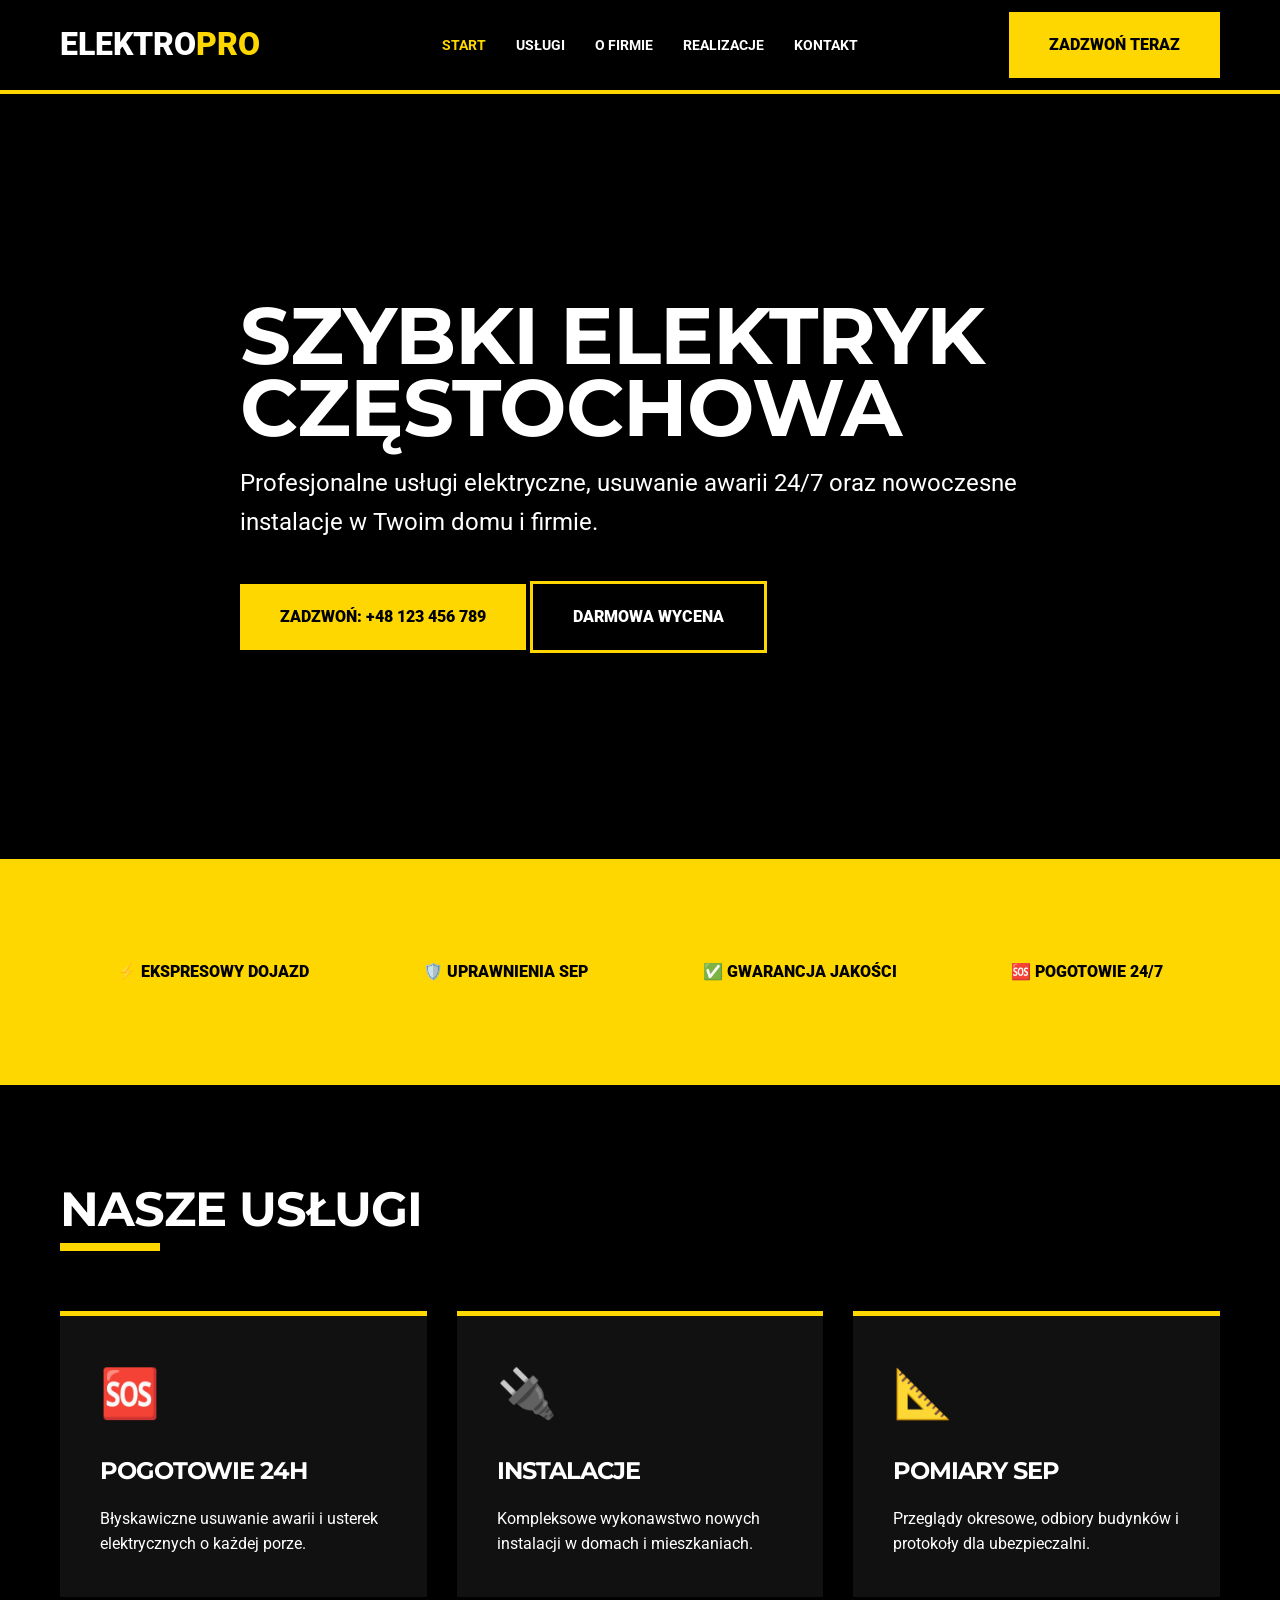
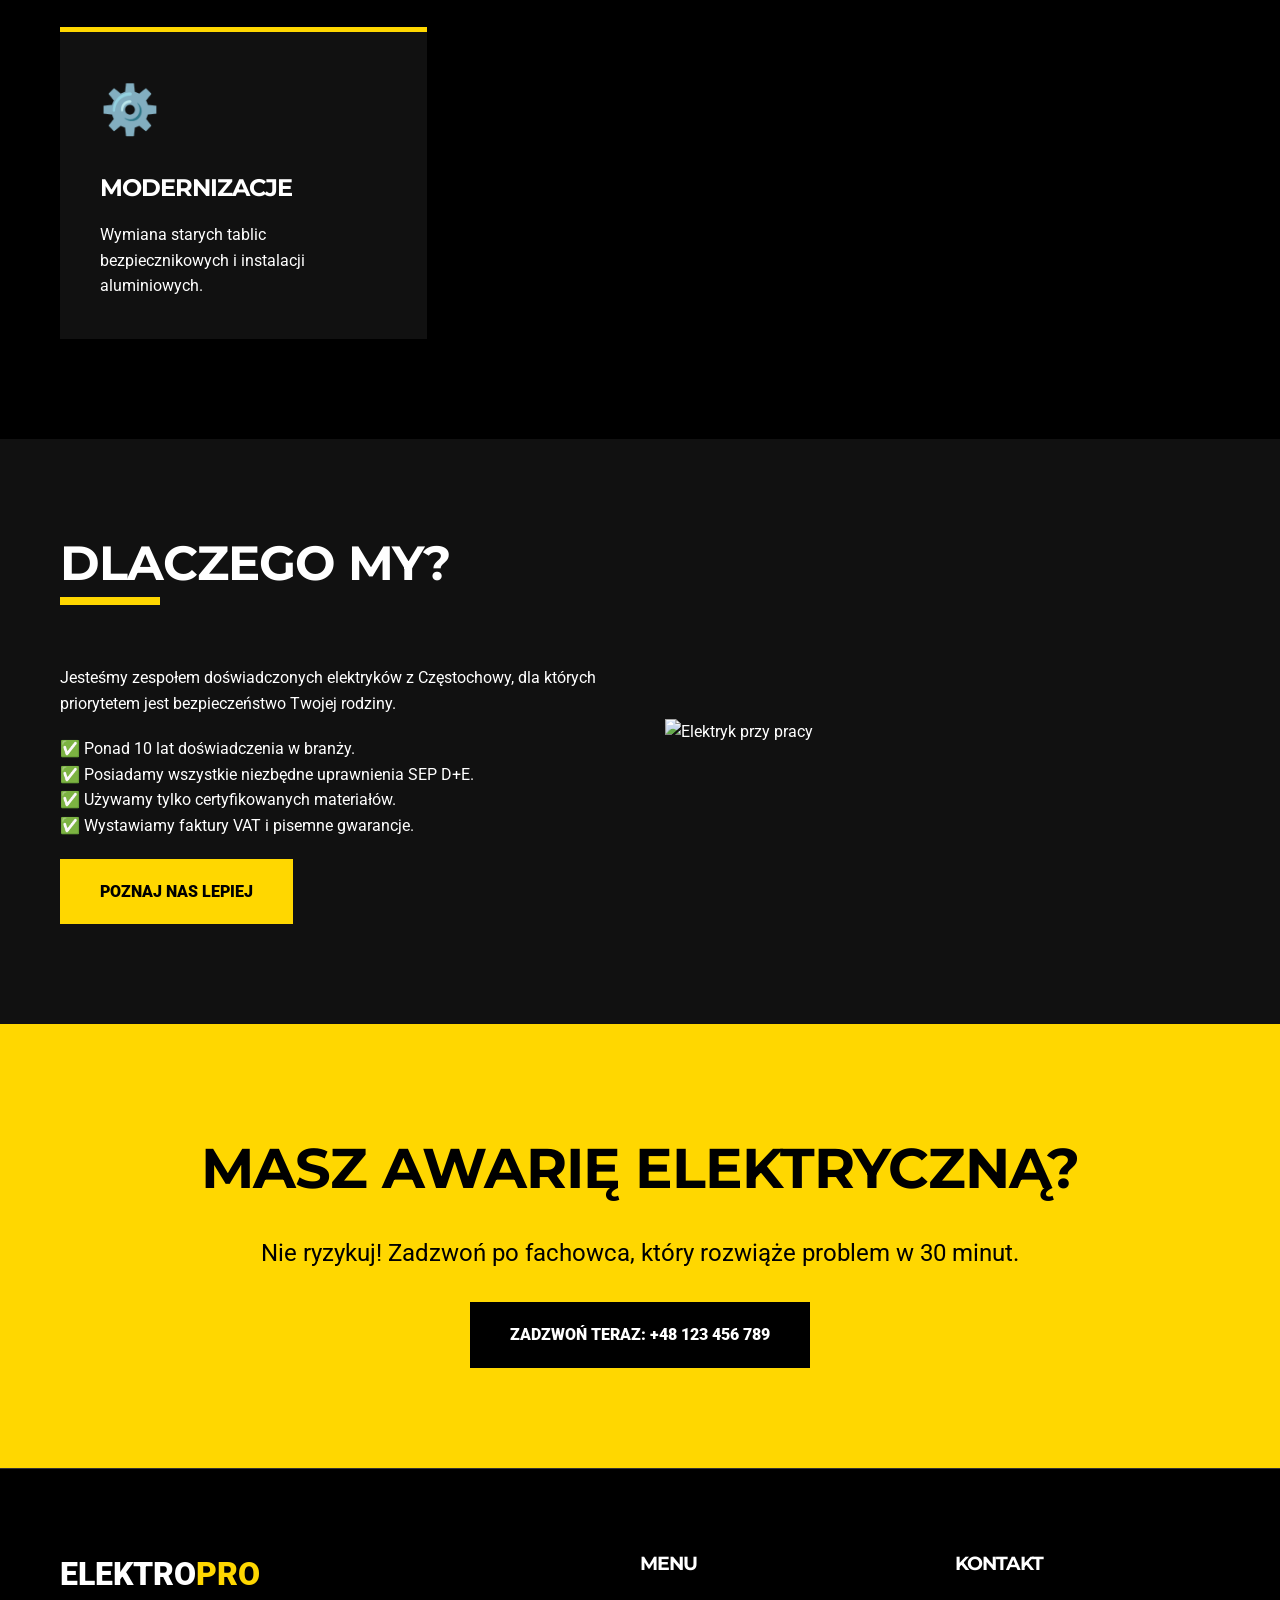
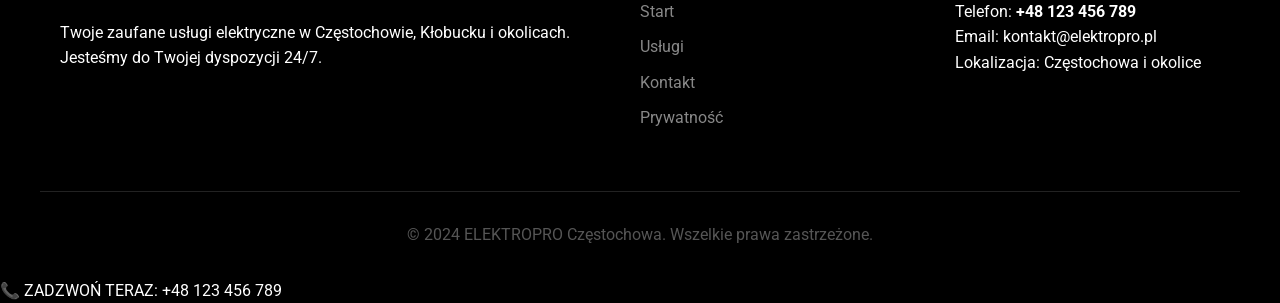
==== commit 69003701: "Initial commit: Complete Industrial Modern website for electrician in Częstochowa - 14-page responsi" ====
--- a/index.html
+++ b/index.html
@@ -3,73 +3,63 @@
 <head>
     <meta charset="UTF-8">
     <meta name="viewport" content="width=device-width, initial-scale=1.0">
-    <title>Elektryk Częstochowa – Szybka Pomoc 24/7 | Usługi Elektryczne Kłobuck</title>
-    <meta name="description" content="Szukasz profesjonalnego elektryka w Częstochowie lub Kłobucku? Oferujemy pogotowie elektryczne 24h, instalacje, pomiary i usuwanie awarii. Dojazd w 30-60 min. Sprawdź!">
-
-    <!-- Open Graph -->
-    <meta property="og:title" content="Elektryk Częstochowa – Szybka Pomoc 24/7">
-    <meta property="og:description" content="Profesjonalne usługi elektryczne w Częstochowie i Kłobucku. Pogotowie 24/7, uprawnienia SEP, szybki dojazd.">
-    <meta property="og:type" content="website">
-    <meta property="og:url" content="https://elektropro-czestochowa.pl">
-    <meta property="og:image" content="https://placehold.jp/40/000000/ffffff/1200x630.png?text=ELEKTROPRO+Czestochowa">
-
+    <title>ELEKTROPRO | Profesjonalny Elektryk Częstochowa 24/7</title>
+    <meta name="description" content="Szybka pomoc elektryczna w Częstochowie i Kłobucku. Pogotowie 24h, nowe instalacje, pomiary SEP. Gwarancja bezpieczeństwa i profesjonalizmu.">
+    <link rel="icon" href="data:image/svg+xml,<svg xmlns=%22http://www.w3.org/2000/svg%22 viewBox=%220 0 100 100%22><text y=%22.9em%22 font-size=%2290%22>⚡</text></svg>">
     <link rel="stylesheet" href="css/style.css">
-    <link rel="preconnect" href="https://fonts.googleapis.com">
-    <link rel="preconnect" href="https://fonts.gstatic.com" crossorigin>
-    <link href="https://fonts.googleapis.com/css2?family=Inter:wght@400;700;900&display=swap" rel="stylesheet">
-
-    <!-- Schema.org LocalBusiness -->
     <script type="application/ld+json">
     {
       "@context": "https://schema.org",
       "@type": "Electrician",
-      "name": "ELEKTROPRO - Elektryk Częstochowa",
-      "image": "https://placehold.jp/40/000000/ffffff/600x400.png?text=Elektryk+Czestochowa",
-      "@id": "",
-      "url": "https://elektropro-czestochowa.pl",
+      "name": "ELEKTROPRO Częstochowa",
+      "image": "https://placehold.jp/1200x630.png?text=ELEKTROPRO",
+      "@id": "https://elektropro.pl",
+      "url": "https://elektropro.pl",
       "telephone": "+48123456789",
       "address": {
         "@type": "PostalAddress",
-        "streetAddress": "ul. Główna 1",
+        "streetAddress": "Częstochowa",
         "addressLocality": "Częstochowa",
         "postalCode": "42-200",
         "addressCountry": "PL"
       },
       "geo": {
         "@type": "GeoCoordinates",
-        "latitude": 50.8118,
-        "longitude": 19.1203
+        "latitude": 50.81,
+        "longitude": 19.12
       },
       "openingHoursSpecification": {
         "@type": "OpeningHoursSpecification",
         "dayOfWeek": [
-          "Monday", "Tuesday", "Wednesday", "Thursday", "Friday", "Saturday", "Sunday"
+          "Monday",
+          "Tuesday",
+          "Wednesday",
+          "Thursday",
+          "Friday",
+          "Saturday",
+          "Sunday"
         ],
         "opens": "00:00",
         "closes": "23:59"
       },
-      "areaServed": ["Częstochowa", "Kłobuck", "Blachownia", "Mstów"]
+      "sameAs": [
+        "https://www.facebook.com/elektropro"
+      ]
     }
     </script>
 </head>
 <body>
     <header>
         <nav class="container">
-            <div class="logo">
-                <a href="index.html">ELEKTRO<span>PRO</span></a>
-            </div>
+            <div class="logo">ELEKTRO<span>PRO</span></div>
             <ul class="nav-links">
-                <li><a href="index.html" class="active">Strona Główna</a></li>
+                <li><a href="index.html" class="active">Start</a></li>
                 <li><a href="uslugi.html">Usługi</a></li>
+                <li><a href="o-mnie.html">O firmie</a></li>
                 <li><a href="realizacje.html">Realizacje</a></li>
-                <li><a href="o-mnie.html">O mnie</a></li>
-                <li><a href="blog.html">Blog</a></li>
-                <li><a href="opinie.html">Opinie</a></li>
                 <li><a href="kontakt.html">Kontakt</a></li>
             </ul>
-            <div class="header-cta-nav">
-                <a href="tel:+48123456789" class="btn btn-primary">📞 +48 123 456 789</a>
-            </div>
+            <a href="tel:+48123456789" class="btn">Zadzwoń teraz</a>
             <div class="burger">
                 <div class="line1"></div>
                 <div class="line2"></div>
@@ -79,234 +69,119 @@
     </header>
 
     <main>
-        <!-- Hero Section -->
-        <section class="fade-in hero fade-in overlay" style="background-image: url('https://placehold.jp/40/000000/ffffff/1920x1080.png?text=Profesjonalny+Elektryk+Częstochowa');">
+        <section class="hero overlay" style="background-image: url('https://placehold.jp/1920x1080.png?text=Elektryk+Czestochowa');">
             <div class="container">
                 <div class="hero-content">
-                    <h1>Usługi elektryczne Częstochowa i Kłobuck – szybko, bezpiecznie, 24/7</h1>
-                    <p>Potrzebny dobry <strong>elektryk w Częstochowie</strong>? Oferuję profesjonalne instalacje elektryczne, szybkie usuwanie awarii oraz rzetelne pomiary. Działam na terenie całego powiatu częstochowskiego i kłobuckiego.</p>
+                    <h1>Szybki Elektryk Częstochowa</h1>
+                    <p>Profesjonalne usługi elektryczne, usuwanie awarii 24/7 oraz nowoczesne instalacje w Twoim domu i firmie.</p>
                     <div class="hero-cta">
-                        <a href="tel:+48123456789" class="btn btn-primary">Zadzwoń teraz: +48 123 456 789</a>
-                        <a href="kontakt.html#wycena" class="btn btn-secondary">Darmowa wycena</a>
+                        <a href="tel:+48123456789" class="btn">Zadzwoń: +48 123 456 789</a>
+                        <a href="kontakt.html" class="btn btn-outline">Darmowa Wycena</a>
                     </div>
                 </div>
             </div>
         </section>
 
-        <!-- USP Ribbon -->
-        <div class="usp-ribbon">
-            <div class="container usp-grid">
-                <div class="usp-item">✅ Dojazd w 30-60 min</div>
-                <div class="usp-item">🚨 Pogotowie 24/7</div>
-                <div class="usp-item">📋 Darmowa wycena</div>
-                <div class="usp-item">🛡️ Uprawnienia SEP</div>
+        <section class="bg-yellow">
+            <div class="container usp-grid" style="display: flex; justify-content: space-around; font-weight: 900; text-transform: uppercase;">
+                <div>⚡ Ekspresowy Dojazd</div>
+                <div>🛡️ Uprawnienia SEP</div>
+                <div>✅ Gwarancja Jakości</div>
+                <div>🆘 Pogotowie 24/7</div>
             </div>
-        </div>
+        </section>
 
-        <!-- Services Section -->
-        <section class="fade-in bg-gray">
+        <section>
             <div class="container">
-                <h2 class="section-title">Profesjonalny Elektryk Częstochowa – Zakres usług</h2>
+                <div class="section-title">
+                    <h2>Nasze Usługi</h2>
+                    <div class="underline"></div>
+                </div>
                 <div class="services-grid">
-                    <div class="service-card fade-in">
-                        <div style="height:150px; background:url('https://placehold.jp/24/000000/ffffff/400x250.png?text=Instalacje+Elektryczne'); background-size:cover; margin-bottom:20px;"></div>
-                        <h3>Instalacje elektryczne</h3>
-                        <p>Nowoczesne i bezpieczne instalacje elektryczne w domach i mieszkaniach na terenie Częstochowy.</p>
-                        <a href="instalacje-elektryczne.html" class="link">Szczegóły</a>
-                    </div>
-                    <div class="service-card fade-in">
-                        <div style="height:150px; background:url('https://placehold.jp/24/000000/ffffff/400x250.png?text=Pogotowie+24h'); background-size:cover; margin-bottom:20px;"></div>
-                        <h3>Pogotowie Elektryczne 24H</h3>
-                        <p>Nagły brak prądu? Moje pogotowie elektryczne w Częstochowie działa przez całą dobę.</p>
-                        <a href="usuwanie-awarii.html" class="link">Szczegóły</a>
-                    </div>
-                    <div class="service-card fade-in">
-                        <div style="height:150px; background:url('https://placehold.jp/24/000000/ffffff/400x250.png?text=Pomiary+SEP'); background-size:cover; margin-bottom:20px;"></div>
-                        <h3>Pomiary elektryczne</h3>
-                        <p>Przeglądy 5-letnie i odbiory instalacji. Pełna dokumentacja dla ubezpieczyciela.</p>
-                        <a href="pomiary-elektryczne.html" class="link">Szczegóły</a>
-                    </div>
-                    <div class="service-card fade-in">
-                        <div style="height:150px; background:url('https://placehold.jp/24/000000/ffffff/400x250.png?text=Modernizacja+Instalacji'); background-size:cover; margin-bottom:20px;"></div>
+                    <a href="usuwanie-awarii.html" class="service-card">
+                        <div class="service-icon">🆘</div>
+                        <h3>Pogotowie 24H</h3>
+                        <p>Błyskawiczne usuwanie awarii i usterek elektrycznych o każdej porze.</p>
+                    </a>
+                    <a href="instalacje-elektryczne.html" class="service-card">
+                        <div class="service-icon">🔌</div>
+                        <h3>Instalacje</h3>
+                        <p>Kompleksowe wykonawstwo nowych instalacji w domach i mieszkaniach.</p>
+                    </a>
+                    <a href="pomiary-elektryczne.html" class="service-card">
+                        <div class="service-icon">📐</div>
+                        <h3>Pomiary SEP</h3>
+                        <p>Przeglądy okresowe, odbiory budynków i protokoły dla ubezpieczalni.</p>
+                    </a>
+                    <a href="modernizacja-instalacji.html" class="service-card">
+                        <div class="service-icon">⚙️</div>
                         <h3>Modernizacje</h3>
-                        <p>Wymiana starej instalacji aluminiowej na miedzianą v blokach i kamienicach.</p>
-                        <a href="modernizacja-instalacji.html" class="link">Szczegóły</a>
-                    </div>
-                </div>
-                <div style="text-align: center; margin-top: 50px;">
-                    <a href="uslugi.html" class="btn btn-secondary">Zobacz wszystkie usługi</a>
+                        <p>Wymiana starych tablic bezpiecznikowych i instalacji aluminiowych.</p>
+                    </a>
                 </div>
             </div>
         </section>
 
-        <!-- How we work -->
-        <section class="fade-in bg-light">
-            <div class="container">
-                <h2 class="section-title">Jak pracuję?</h2>
-                <div class="step-grid">
-                    <div class="step fade-in">
-                        <div class="step-number">01</div>
-                        <h3>Kontakt i wycena</h3>
-                        <p>Dzwonisz do mnie, opisujesz problem, a ja przygotowuję darmową wycenę przez telefon lub na miejscu.</p>
+        <section class="bg-gray">
+            <div class="container grid-2">
+                <div>
+                    <div class="section-title">
+                        <h2>Dlaczego My?</h2>
+                        <div class="underline"></div>
                     </div>
-                    <div class="step fade-in">
-                        <div class="step-number">02</div>
-                        <h3>Szybki przyjazd</h3>
-                        <p>Jako lokalny elektryk z Częstochowy, docieram do klienta zazwyczaj w ciągu 30-60 minut od zgłoszenia.</p>
-                    </div>
-                    <div class="step fade-in">
-                        <div class="step-number">03</div>
-                        <h3>Realizacja</h3>
-                        <p>Wykonuję usługę czysto, sprawnie i zgodnie z obowiązującymi normami bezpieczeństwa.</p>
-                    </div>
-                    <div class="step fade-in">
-                        <div class="step-number">04</div>
-                        <h3>Gwarancja</h3>
-                        <p>Na każdą usługę wystawiam rachunek i udzielam pisemnej gwarancji na wykonane prace.</p>
-                    </div>
+                    <p class="lead mb-20">Jesteśmy zespołem doświadczonych elektryków z Częstochowy, dla których priorytetem jest bezpieczeństwo Twojej rodziny.</p>
+                    <ul class="mb-20">
+                        <li>✅ Ponad 10 lat doświadczenia w branży.</li>
+                        <li>✅ Posiadamy wszystkie niezbędne uprawnienia SEP D+E.</li>
+                        <li>✅ Używamy tylko certyfikowanych materiałów.</li>
+                        <li>✅ Wystawiamy faktury VAT i pisemne gwarancje.</li>
+                    </ul>
+                    <a href="o-mnie.html" class="btn">Poznaj nas lepiej</a>
+                </div>
+                <div>
+                    <img src="https://placehold.jp/600x400.png?text=Praca+Elektryka" alt="Elektryk przy pracy">
                 </div>
             </div>
         </section>
 
-        <!-- Common Problems -->
-        <section class="fade-in bg-gray">
-            <div class="container">
-                <h2 class="section-title">Najczęstsze problemy elektryczne</h2>
-                <div class="problems-grid">
-                    <div class="problem-card">
-                        <h3>Częste wybijanie bezpieczników</h3>
-                        <p>Może to oznaczać przeciążenie obwodu lub uszkodzenie któregoś z urządzeń. Pomogę zdiagnozować przyczynę i bezpiecznie usunąć usterkę.</p>
-                    </div>
-                    <div class="problem-card">
-                        <h3>Iskrzenie w gniazdkach</h3>
-                        <p>Bardzo niebezpieczna sytuacja grożąca pożarem. Wymaga natychmiastowej interwencji fachowca i sprawdzenia połączeń przewodów.</p>
-                    </div>
-                    <div class="problem-card">
-                        <h3>Brak prądu w części mieszkania</h3>
-                        <p>Zazwyczaj winna jest upalona żyła neutralna lub uszkodzony przewód w puszce rozgałęźnej. Zlokalizuję i naprawię przerwę w obwodzie.</p>
-                    </div>
-                </div>
-            </div>
-        </section>
-
-        <!-- Testimonials -->
-        <section class="fade-in bg-light">
-            <div class="container">
-                <h2 class="section-title">Opinie zadowolonych klientów</h2>
-                <div class="testimonials-grid">
-                    <div class="testimonial">
-                        <div class="stars">★★★★★</div>
-                        <p>"Szybka reakcja na zgłoszenie awarii. Pan elektryk przyjechał w 40 minut i błyskawicznie naprawił usterkę w rozdzielni. Bardzo profesjonalne podejście i uczciwa cena."</p>
-                        <cite>— Tomasz G., Częstochowa</cite>
-                    </div>
-                    <div class="testimonial">
-                        <div class="stars">★★★★★</div>
-                        <p>"Zleciłam wykonanie kompletnej instalacji w nowym domu pod Częstochową. Wszystko wykonane zgodnie z projektem, czysto i terminowo. Polecam każdemu, kto szuka rzetelnego fachowca."</p>
-                        <cite>— Anna M., Blachownia</cite>
-                    </div>
-                    <div class="testimonial">
-                        <div class="stars">★★★★★</div>
-                        <p>"Pomiary elektryczne wykonane sprawnie, protokół dostarczony na następny dzień. Widać duże doświadczenie i wiedzę. Na pewno skorzystam ponownie przy modernizacji kuchni."</p>
-                        <cite>— Marek K., Kłobuck</cite>
-                    </div>
-                </div>
-            </div>
-        </section>
-
-        <!-- FAQ -->
-        <section class="fade-in bg-gray">
-            <div class="container">
-                <h2 class="section-title">FAQ – Pytania i odpowiedzi</h2>
-                <div class="faq-grid">
-                    <div class="faq-item">
-                        <div class="faq-question">Ile kosztuje wizyta elektryka w Częstochowie?</div>
-                        <div class="faq-answer">Koszt prostej usługi zaczyna się od 100-150 zł. Zawsze podaję przybliżony koszt przed przystąpieniem do prac.</div>
-                    </div>
-                    <div class="faq-item">
-                        <div class="faq-question">Czy dojeżdża Pan poza Częstochowę, np. do Kłobucka?</div>
-                        <div class="faq-answer">Tak, działam w całym powiecie częstochowskim i kłobuckim. Dojazd do miejscowości takich jak Kłobuck, Blachownia czy Mykanów jest wliczony w cenę usługi.</div>
-                    </div>
-                    <div class="faq-item">
-                        <div class="faq-question">Czy posiada Pan uprawnienia SEP?</div>
-                        <div class="faq-answer">Tak, posiadam aktualne uprawnienia SEP w zakresie eksploatacji (E) oraz dozoru (D) wraz z pomiarami.</div>
-                    </div>
-                </div>
-            </div>
-        </section>
-
-        <!-- Deep SEO Text -->
-        <section class="fade-in bg-light seo-text-section">
-            <div class="container">
-                <div class="seo-content">
-                    <h2>Rzetelne usługi elektryczne – Częstochowa, Kłobuck i okolice</h2>
-                    <p>Szukasz sprawdzonego fachowca, który wykona <strong>instalacje elektryczne w Częstochowie</strong>? A może potrzebujesz szybkiej pomocy, bo w Twoim domu zabrakło prądu? Jako doświadczony <strong>elektryk Częstochowa</strong> oferuję kompleksowe wsparcie w zakresie elektryki. Moja firma to gwarancja bezpieczeństwa i profesjonalizmu.</p>
-
-                    <p>Działam jako <strong>pogotowie elektryczne Częstochowa</strong>, co oznacza, że jestem dostępny dla moich klientów 24 godziny na dobę, 7 dni w tygodniu. Wiem, jak stresujące mogą być nagłe awarie, dlatego priorytetem jest dla mnie <strong>elektryk 24h Częstochowa</strong>, który przyjedzie na miejsce i szybko usunie usterkę. Obsługuję nie tylko centrum miasta, ale również dzielnice takie jak Raków, Północ, Stradom czy Tysiąclecie.</p>
-
-                    <p>Poza usuwaniem awarii, specjalizuję się v montażu nowych systemów. Jeśli interesują Cię nowoczesne <strong>usługi elektryczne Częstochowa</strong>, pomogę Ci od projektu aż po montaż ostatniego gniazdka. Wykonuję również okresowe <strong>pomiary elektryczne Częstochowa</strong>, które są niezbędne do zachowania polisy ubezpieczeniowej domu. Moja oferta to również profesjonalny <strong>elektryk Kłobuck</strong> – dojeżdżam do okolicznych miejscowości, zapewniając tam tak samo wysoki standard usług.</p>
-
-                    <p>Zapraszam do kontaktu telefonicznego. Każde zlecenie traktuję indywidualnie, dbając o porządek w miejscu pracy i pełną satysfakcję klienta. Wybierz <strong>usługi elektryczne Kłobuck</strong> i Częstochowa od specjalisty z uprawnieniami, który nie boi się trudnych wyzwań i skomplikowanych usterek.</p>
-
-                    <p>Moja oferta to nie tylko doraźna pomoc, ale kompleksowa opieka nad Twoją instalacją. Wykonuję modernizacje starych systemów w kamienicach, gdzie często spotykamy się z przestarzałym okablowaniem aluminiowym, które stwarza realne zagrożenie pożarowe. Wymiana instalacji na miedzianą to inwestycja v spokój i bezpieczeństwo na lata. Jako <strong>elektryk Częstochowa</strong> służę doradztwem v doborze odpowiednich zabezpieczeń nadprądowych i różnicowoprądowych, które chronią domowników przed porażeniem.</p>
-
-                    <p>Niezależnie od tego, czy planujesz generalny remont starego mieszkania w kamienicy, czy budujesz nowoczesny dom jednorodzinny, odpowiednio zaprojektowana i wykonana instalacja to klucz do komfortu i bezpieczeństwa Twojej rodziny. Nie ryzykuj pracy z amatorami – wybierz fachowca, który bierze odpowiedzialność za swoje działania i posiada niezbędne certyfikaty SEP. Moje usługi to nie tylko naprawa „tutaj i teraz”, ale przede wszystkim dbałość o to, by instalacja służyła bezawaryjnie przez kolejne dziesięciolecia. Skontaktuj się ze mną już dziś, aby umówić się na bezpłatną wizję lokalną i wycenę prac. Moje <strong>pogotowie elektryczne Kłobuck</strong> i Częstochowa jest do Twojej dyspozycji o każdej porze dnia i nocy, zapewniając fachowe wsparcie techniczne wtedy, gdy najbardziej go potrzebujesz.</p>
-
-                    <p>Zapewniam również montaż osprzętu elektrycznego, podłączanie płyt indukcyjnych z wpisem do karty gwarancyjnej oraz instalację oświetlenia LED, które pozwoli Ci obniżyć rachunki za prąd. Działając lokalnie jako <strong>elektryk Częstochowa</strong>, buduję relacje z klientami oparte na zaufaniu i wysokiej jakości świadczonych usług. Każdy projekt traktuję tak, jakbym robił go dla siebie – solidnie, estetycznie i zgodnie ze sztuką inżynierską.</p>
-                </div>
-            </div>
-        </section>
-
-        <!-- Final CTA -->
-        <section class="fade-in bg-dark">
-            <div class="container">
-                <div class="cta-card">
-                    <h2>Masz problem z elektryką? Nie czekaj!</h2>
-                    <p>Zadzwoń do mnie teraz. Darmowa wycena i szybki dojazd do 30 minut.</p>
-                    <div class="hero-cta" style="justify-content: center; margin-top: 30px;">
-                        <a href="tel:+48123456789" class="btn btn-primary">ZADZWOŃ: +48 123 456 789</a>
-                        <a href="kontakt.html" class="btn btn-outline-light">WYŚLIJ WIADOMOŚĆ</a>
-                    </div>
-                </div>
+        <section class="bg-yellow">
+            <div class="container" style="text-align: center;">
+                <h2 style="font-size: 3.5rem; margin-bottom: 20px;">Masz awarię elektryczną?</h2>
+                <p style="font-size: 1.5rem; margin-bottom: 30px;">Nie ryzykuj! Zadzwoń po fachowca, który rozwiąże problem w 30 minut.</p>
+                <a href="tel:+48123456789" class="btn btn-outline" style="background: #000; color: #fff; border: none;">Zadzwoń teraz: +48 123 456 789</a>
             </div>
         </section>
     </main>
 
     <footer>
         <div class="container footer-content">
-            <div class="footer-info">
-                <h3 class="logo" style="color:#fff">ELEKTRO<span>PRO</span></h3>
-                <p>Twój zaufany elektryk w Częstochowie i Kłobucku. Dostępny 24/7 na terenie całego powiatu. Pogotowie 24/7.</p>
+            <div>
+                <div class="logo mb-20">ELEKTRO<span>PRO</span></div>
+                <p>Twoje zaufane usługi elektryczne w Częstochowie, Kłobucku i okolicach. Jesteśmy do Twojej dyspozycji 24/7.</p>
             </div>
-            <div class="footer-links">
-                <h3>Nawigacja</h3>
-                <a href="index.html">Strona Główna</a>
-                <a href="uslugi.html">Usługi</a>
-                <a href="realizacje.html">Realizacje</a>
-                <a href="o-mnie.html">O mnie</a>
-                <a href="blog.html">Blog</a>
-                <a href="opinie.html">Opinie</a>
-                <a href="kontakt.html">Kontakt</a>
+            <div>
+                <h3 class="mb-20">Menu</h3>
+                <ul class="footer-links">
+                    <li><a href="index.html">Start</a></li>
+                    <li><a href="uslugi.html">Usługi</a></li>
+                    <li><a href="kontakt.html">Kontakt</a></li>
+                    <li><a href="polityka-prywatnosci.html">Prywatność</a></li>
+                </ul>
             </div>
-            <div class="footer-links">
-                <h3>Lokalizacje</h3>
-                <a href="elektryk-czestochowa.html">Elektryk Częstochowa</a>
-                <a href="elektryk-klobuck.html">Elektryk Kłobuck</a>
-            </div>
-            <div class="footer-links">
-                <h3>Kontakt</h3>
-                <p>Tel: <strong>+48 123 456 789</strong></p>
-                <p>Email: kontakt@elektropro-czestochowa.pl</p>
-                <p>Adres: Częstochowa i okolice (dojazd do klienta)</p>
+            <div>
+                <h3 class="mb-20">Kontakt</h3>
+                <p>Telefon: <strong>+48 123 456 789</strong></p>
+                <p>Email: kontakt@elektropro.pl</p>
+                <p>Lokalizacja: Częstochowa i okolice</p>
             </div>
         </div>
-        <div class="container footer-bottom">
-            <p>&copy; 2024 ELEKTROPRO Częstochowa. Wszystkie prawa zastrzeżone.</p>
-            <p><a href="polityka-prywatnosci.html">Polityka Prywatności</a></p>
+        <div class="container" style="text-align: center; border-top: 1px solid #222; padding-top: 30px; color: #555;">
+            &copy; 2024 ELEKTROPRO Częstochowa. Wszelkie prawa zastrzeżone.
         </div>
     </footer>
 
     <div class="sticky-call">
-        <a href="tel:+48123456789">📞 Zadzwoń: +48 123 456 789</a>
+        <a href="tel:+48123456789">📞 ZADZWOŃ TERAZ: +48 123 456 789</a>
     </div>
 
     <script src="js/script.js"></script>
--- a/css/style.css
+++ b/css/style.css
@@ -1,26 +1,19 @@
 /*
-   Premium Midnight Design System
-   Focus: High-end, Professional, Trust-building
+   Industrial Modern Design System
+   Theme: Electric / High-Contrast / Bold
 */
 
-@import url('https://fonts.googleapis.com/css2?family=Montserrat:wght@700;900&family=Inter:wght@400;500;600&display=swap');
+@import url('https://fonts.googleapis.com/css2?family=Montserrat:wght@900&family=Roboto:wght@400;700&display=swap');
 
 :root {
-    --primary-color: #ffffff;
-    --secondary-color: #000000;
-    --accent-color: #FFD700;
-    --accent-hover: #f0c300;
-    --bg-dark: #050505;
-    --bg-card: #0c0c0c;
-    --bg-light-dark: #121212;
-    --text-main: #ffffff;
-    --text-muted: #a0a0a0;
-    --border-color: rgba(255, 255, 255, 0.08);
-    --border-hover: rgba(255, 215, 0, 0.3);
+    --primary: #FFD700; /* Electric Yellow */
+    --secondary: #000000;
+    --dark-gray: #111111;
+    --light-gray: #f8f8f8;
+    --text: #ffffff;
+    --text-dark: #000000;
     --max-width: 1200px;
-    --transition: all 0.4s cubic-bezier(0.165, 0.84, 0.44, 1);
-    --glass-bg: rgba(12, 12, 12, 0.8);
-    --radius: 12px;
+    --transition: all 0.3s ease;
 }
 
 * {
@@ -29,28 +22,29 @@
     box-sizing: border-box;
 }
 
-html {
-    scroll-behavior: smooth;
-}
-
 body {
-    font-family: 'Inter', sans-serif;
-    line-height: 1.8;
-    color: var(--text-main);
-    background-color: var(--bg-dark);
-    -webkit-font-smoothing: antialiased;
+    font-family: 'Roboto', sans-serif;
+    background-color: var(--secondary);
+    color: var(--text);
+    line-height: 1.6;
 }
 
 .container {
     max-width: var(--max-width);
     margin: 0 auto;
-    padding: 0 25px;
+    padding: 0 20px;
+}
+
+/* Global Styles */
+h1, h2, h3, h4 {
+    font-family: 'Montserrat', sans-serif;
+    text-transform: uppercase;
+    letter-spacing: -1px;
 }
 
 a {
     text-decoration: none;
     color: inherit;
-    transition: var(--transition);
 }
 
 ul {
@@ -60,129 +54,32 @@
 img {
     max-width: 100%;
     height: auto;
-    display: block;
-    border-radius: var(--radius);
-}
-
-/* Typography Upgrade */
-h1, h2, h3, h4 {
-    font-family: 'Montserrat', sans-serif;
-    font-weight: 900;
-    line-height: 1.1;
-    margin-bottom: 30px;
-    text-transform: uppercase;
-    letter-spacing: -0.03em;
-}
-
-h1 { font-size: clamp(2.8rem, 6vw, 4.5rem); }
-h2 { font-size: clamp(2.2rem, 5vw, 3.2rem); }
-h3 { font-size: clamp(1.4rem, 3vw, 1.8rem); letter-spacing: -0.01em; }
-
-p { margin-bottom: 25px; color: var(--text-muted); }
-
-.lead {
-    font-size: 1.3rem;
-    font-weight: 500;
-    color: var(--text-main);
-}
-
-.section-title {
-    text-align: center;
-    margin-bottom: 80px;
-}
-
-.section-title h2 {
-    position: relative;
-    display: inline-block;
-    padding-bottom: 25px;
-}
-
-.section-title h2::after {
-    content: '';
-    position: absolute;
-    bottom: 0;
-    left: 50%;
-    transform: translateX(-50%);
-    width: 60px;
-    height: 4px;
-    background: var(--accent-color);
-}
-
-/* Sections Upgrade */
-section {
-    padding: 120px 0;
-}
-
-.bg-light { background-color: var(--bg-dark); }
-.bg-gray { background-color: var(--bg-light-dark); }
-.bg-dark { background-color: var(--secondary-color); }
-
-/* Buttons Upgrade */
-.btn {
-    display: inline-flex;
-    align-items: center;
-    justify-content: center;
-    padding: 20px 40px;
-    font-family: 'Montserrat', sans-serif;
-    font-weight: 800;
-    text-transform: uppercase;
-    letter-spacing: 1px;
-    cursor: pointer;
-    border-radius: 50px;
-    transition: var(--transition);
-    font-size: 0.9rem;
-    border: 2px solid transparent;
-}
-
-.btn-primary {
-    background-color: var(--accent-color);
-    color: #000;
-}
-
-.btn-primary:hover {
-    transform: translateY(-5px);
-    box-shadow: 0 15px 30px rgba(255, 215, 0, 0.2);
-    background-color: var(--accent-hover);
-}
-
-.btn-secondary {
-    background-color: transparent;
-    color: #fff;
-    border-color: rgba(255,255,255,0.2);
-}
-
-.btn-secondary:hover {
-    background-color: #fff;
-    color: #000;
-    transform: translateY(-5px);
-}
-
-/* Header & Nav */
+    filter: grayscale(20%);
+}
+
+/* Navigation */
 header {
-    background: var(--glass-bg);
-    backdrop-filter: blur(10px);
-    -webkit-backdrop-filter: blur(10px);
+    background: var(--secondary);
+    border-bottom: 4px solid var(--primary);
     position: sticky;
     top: 0;
     z-index: 1000;
-    border-bottom: 1px solid var(--border-color);
 }
 
 nav {
     display: flex;
     justify-content: space-between;
     align-items: center;
-    height: 100px;
+    height: 90px;
 }
 
 .logo {
-    font-size: 1.8rem;
+    font-size: 2rem;
     font-weight: 900;
-    letter-spacing: -2px;
 }
 
 .logo span {
-    color: var(--accent-color);
+    color: var(--primary);
 }
 
 .nav-links {
@@ -190,229 +87,342 @@
 }
 
 .nav-links li {
-    margin-left: 40px;
+    margin-left: 30px;
 }
 
 .nav-links a {
-    font-weight: 600;
-    font-size: 0.85rem;
+    font-weight: 700;
+    font-size: 0.9rem;
     text-transform: uppercase;
-    color: var(--text-muted);
+    transition: var(--transition);
 }
 
 .nav-links a:hover, .nav-links a.active {
-    color: var(--accent-color);
-}
-
-/* Hero Section */
+    color: var(--primary);
+}
+
+/* Sections */
+section {
+    padding: 100px 0;
+}
+
+.bg-gray { background-color: var(--dark-gray); }
+.bg-yellow { background-color: var(--primary); color: var(--secondary); }
+
+.section-title {
+    margin-bottom: 60px;
+}
+
+.section-title h2 {
+    font-size: 3rem;
+    line-height: 1;
+}
+
+.section-title .underline {
+    width: 100px;
+    height: 8px;
+    background: var(--primary);
+    margin-top: 10px;
+}
+
+/* Buttons */
+.btn {
+    display: inline-block;
+    padding: 20px 40px;
+    background: var(--primary);
+    color: var(--secondary);
+    font-weight: 900;
+    text-transform: uppercase;
+    border: none;
+    cursor: pointer;
+    transition: var(--transition);
+    font-size: 1rem;
+}
+
+.btn:hover {
+    background: #fff;
+    transform: scale(1.05);
+}
+
+.btn-outline {
+    background: transparent;
+    color: #fff;
+    border: 3px solid var(--primary);
+}
+
+.btn-outline:hover {
+    background: var(--primary);
+    color: var(--secondary);
+}
+
+/* Hero */
 .hero {
-    padding: 180px 0 140px;
+    height: 85vh;
+    display: flex;
+    align-items: center;
+    position: relative;
     background-size: cover;
     background-position: center;
-    position: relative;
-    overflow: hidden;
-}
-
-.hero.overlay::before {
+}
+
+.hero.overlay::after {
     content: '';
     position: absolute;
-    top: 0;
-    left: 0;
-    width: 100%;
-    height: 100%;
-    background: rgba(0, 0, 0, 0.75);
+    top: 0; left: 0; width: 100%; height: 100%;
+    background: rgba(0,0,0,0.8);
     z-index: 1;
 }
 
 .hero-content {
-    max-width: 900px;
     position: relative;
     z-index: 2;
+    max-width: 800px;
 }
 
 .hero-content h1 {
-    color: #fff;
-    line-height: 1;
+    font-size: 5rem;
+    margin-bottom: 20px;
+    line-height: 0.9;
+}
+
+.hero-content p {
+    font-size: 1.5rem;
     margin-bottom: 40px;
 }
 
-.hero-content p {
-    font-size: 1.4rem;
-    color: #ccc;
-    margin-bottom: 50px;
-}
-
-.hero-cta {
-    display: flex;
-    gap: 20px;
-}
-
-/* Cards System */
-.service-card, .step, .problem-card, .testimonial, .blog-card {
-    background: var(--bg-card);
-    border: 1px solid var(--border-color);
-    padding: 50px;
-    border-radius: var(--radius);
-    transition: var(--transition);
-}
-
-.service-card:hover, .blog-card:hover {
-    transform: translateY(-10px);
-    border-color: var(--border-hover);
-    box-shadow: 0 20px 40px rgba(0,0,0,0.4);
+/* Service Cards */
+.services-grid {
+    display: grid;
+    grid-template-columns: repeat(auto-fit, minmax(300px, 1fr));
+    gap: 30px;
+}
+
+.service-card {
+    background: var(--dark-gray);
+    padding: 40px;
+    border-top: 5px solid var(--primary);
+    transition: var(--transition);
+}
+
+.service-card:hover {
+    background: var(--primary);
+    color: var(--secondary);
+}
+
+.service-card h3 {
+    margin-bottom: 15px;
+    font-size: 1.5rem;
 }
 
 .service-icon {
     font-size: 3rem;
+    margin-bottom: 20px;
+}
+
+/* Steps */
+.step-grid {
+    display: grid;
+    grid-template-columns: repeat(auto-fit, minmax(250px, 1fr));
+    gap: 30px;
+}
+
+.step {
+    border: 2px solid #333;
+    padding: 30px;
+}
+
+.step-num {
+    font-size: 4rem;
+    font-family: 'Montserrat';
+    color: var(--primary);
+    line-height: 1;
+    margin-bottom: 10px;
+}
+
+/* Testimonials */
+.testimonial {
+    background: #000;
+    padding: 40px;
+    border-left: 10px solid var(--primary);
     margin-bottom: 30px;
-    color: var(--accent-color);
-}
-
-.link {
-    color: var(--accent-color);
+}
+
+/* Footer */
+footer {
+    background: #000;
+    padding: 80px 0 30px;
+    border-top: 1px solid #333;
+}
+
+.footer-content {
+    display: grid;
+    grid-template-columns: 2fr 1fr 1fr;
+    gap: 50px;
+    margin-bottom: 50px;
+}
+
+.footer-links a {
+    display: block;
+    margin-bottom: 10px;
+    color: #888;
+}
+
+.footer-links a:hover {
+    color: var(--primary);
+}
+
+/* Mobile Navigation */
+.burger {
+    display: none;
+    cursor: pointer;
+}
+
+.burger div {
+    width: 25px;
+    height: 3px;
+    background-color: var(--primary);
+    margin: 5px;
+    transition: all 0.3s ease;
+}
+
+/* Mobile */
+@media (max-width: 768px) {
+    .hero-content h1 { font-size: 3rem; }
+    nav { height: 70px; }
+
+    nav > .btn { display: none; } /* Hide header button on mobile to save space */
+
+    .burger { display: block; }
+
+    .nav-links {
+        position: fixed;
+        right: 0px;
+        height: 100vh;
+        top: 70px;
+        background-color: rgba(0,0,0,0.98);
+        display: flex;
+        flex-direction: column;
+        align-items: center;
+        width: 100%;
+        transform: translateX(100%);
+        transition: transform 0.4s cubic-bezier(0.175, 0.885, 0.32, 1.275);
+        z-index: 1000;
+        padding-top: 50px;
+        border-top: 1px solid #222;
+    }
+
+    .nav-links li {
+        margin: 15px 0;
+        opacity: 0;
+    }
+
+    .nav-active {
+        transform: translateX(0%);
+    }
+
+    .nav-links a {
+        font-size: 2rem;
+        font-family: 'Montserrat', sans-serif;
+    }
+
+    .footer-content { grid-template-columns: 1fr; }
+    .sticky-call {
+        position: fixed;
+        bottom: 0; left: 0; width: 100%;
+        background: var(--primary);
+        color: var(--secondary);
+        text-align: center;
+        padding: 20px;
+        font-weight: 900;
+        z-index: 1001;
+    }
+}
+
+/* General Layout Fixes */
+.grid-2 { display: grid; grid-template-columns: 1fr 1fr; gap: 50px; align-items: center; }
+@media (max-width: 768px) { .grid-2 { grid-template-columns: 1fr; } }
+
+.py-100 { padding: 100px 0; }
+.mb-20 { margin-bottom: 20px; }
+.text-yellow { color: var(--primary); }
+
+/* Forms */
+.form-group {
+    margin-bottom: 20px;
+}
+
+.form-group label {
+    display: block;
+    margin-bottom: 8px;
     font-weight: 700;
     text-transform: uppercase;
     font-size: 0.8rem;
-    display: inline-flex;
-    align-items: center;
-    gap: 10px;
-}
-
-.link:hover {
-    gap: 15px;
-}
-
-/* Steps Upgrade */
-.step-number {
-    font-size: 4rem;
-    font-weight: 900;
-    color: rgba(255,215,0,0.1);
-    line-height: 1;
-    margin-bottom: 10px;
-}
-
-/* Form Upgrade */
-.form-group input, .form-group textarea, .form-group select {
-    padding: 20px;
-    background: #111;
-    border: 1px solid var(--border-color);
-    border-radius: 8px;
+    color: var(--primary);
+}
+
+.form-group input,
+.form-group select,
+.form-group textarea {
+    width: 100%;
+    padding: 15px;
+    background: #222;
+    border: 2px solid #333;
     color: #fff;
-    font-size: 1rem;
+    font-family: inherit;
+    transition: var(--transition);
+}
+
+.form-group input:focus,
+.form-group select:focus,
+.form-group textarea:focus {
+    outline: none;
+    border-color: var(--primary);
+}
+
+.contact-grid {
+    display: grid;
+    grid-template-columns: 1fr 1fr;
+    gap: 80px;
+}
+
+/* Portfolio */
+.portfolio-grid {
+    display: grid;
+    grid-template-columns: repeat(auto-fit, minmax(350px, 1fr));
+    gap: 30px;
+}
+
+.portfolio-item {
+    position: relative;
+    overflow: hidden;
+    border: 2px solid #333;
+}
+
+.portfolio-item img {
+    transition: var(--transition);
+    display: block;
     width: 100%;
-    margin-bottom: 20px;
-}
-
-.form-group input:focus {
-    border-color: var(--accent-color);
-    outline: none;
-}
-
-/* Footer Upgrade */
-footer {
-    background: #000;
-    padding: 100px 0 50px;
-    border-top: 1px solid var(--border-color);
-}
-
-footer h3 {
-    font-size: 1.2rem;
-    margin-bottom: 30px;
-}
-
-.footer-content {
-    display: grid;
-    grid-template-columns: 2fr 1fr 1fr 1.5fr;
-    gap: 60px;
-}
-
-.footer-links a {
-    display: block;
-    margin-bottom: 15px;
-    color: var(--text-muted);
-}
-
-.footer-links a:hover {
-    color: #fff;
-}
-
-/* Responsive Nav */
-@media (max-width: 1024px) {
-    .footer-content { grid-template-columns: 1fr 1fr; }
+}
+
+.portfolio-info {
+    position: absolute;
+    bottom: 0; left: 0; width: 100%;
+    padding: 30px;
+    background: linear-gradient(transparent, rgba(0,0,0,0.9));
+    transform: translateY(20px);
+    opacity: 0;
+    transition: var(--transition);
+}
+
+.portfolio-item:hover .portfolio-info {
+    transform: translateY(0);
+    opacity: 1;
+}
+
+.portfolio-item:hover img {
+    transform: scale(1.1);
 }
 
 @media (max-width: 768px) {
-    nav { height: 80px; }
-    .nav-links {
-        position: fixed;
-        top: 80px;
-        right: 0;
-        width: 100%;
-        height: 100vh;
-        background: #000;
-        flex-direction: column;
-        align-items: center;
-        padding-top: 50px;
-        transform: translateX(100%);
-        transition: 0.5s;
-    }
-    .nav-active { transform: translateX(0); }
-    .nav-links li { margin: 20px 0; }
-    .hero-cta { flex-direction: column; }
-    .btn { width: 100%; }
-    .burger { display: block; cursor: pointer; }
-    .burger div { width: 30px; height: 3px; background: #fff; margin: 6px; transition: 0.3s; }
-}
-
-/* Sticky Call Mobile */
-.sticky-call {
-    position: fixed;
-    bottom: 20px;
-    left: 20px;
-    right: 20px;
-    z-index: 999;
-    display: none;
-}
-
-@media (max-width: 768px) {
-    .sticky-call { display: block; }
-}
-
-.sticky-call a {
-    display: flex;
-    justify-content: center;
-    align-items: center;
-    background: var(--accent-color);
-    color: #000;
-    padding: 18px;
-    border-radius: 50px;
-    font-weight: 900;
-    box-shadow: 0 10px 25px rgba(0,0,0,0.5);
-}
-
-/* Animations */
-.fade-in {
-    animation: fadeIn 1s ease forwards;
-}
-
-@keyframes fadeIn {
-    from { opacity: 0; transform: translateY(20px); }
-    to { opacity: 1; transform: translateY(0); }
-}
-
-/* Portfolio Overlay Fix */
-.portfolio-item {
-    border-radius: var(--radius);
-    overflow: hidden;
-}
-
-.portfolio-info {
-    padding: 30px;
-    background: linear-gradient(to top, rgba(0,0,0,0.9), transparent);
-    justify-content: flex-end !important;
-}
-
-/* Utilities */
-.py-section { padding: 120px 0; }
-.btn-block { width: 100%; }
-.accent-text { color: var(--accent-color); }
+    .contact-grid { grid-template-columns: 1fr; gap: 40px; }
+}
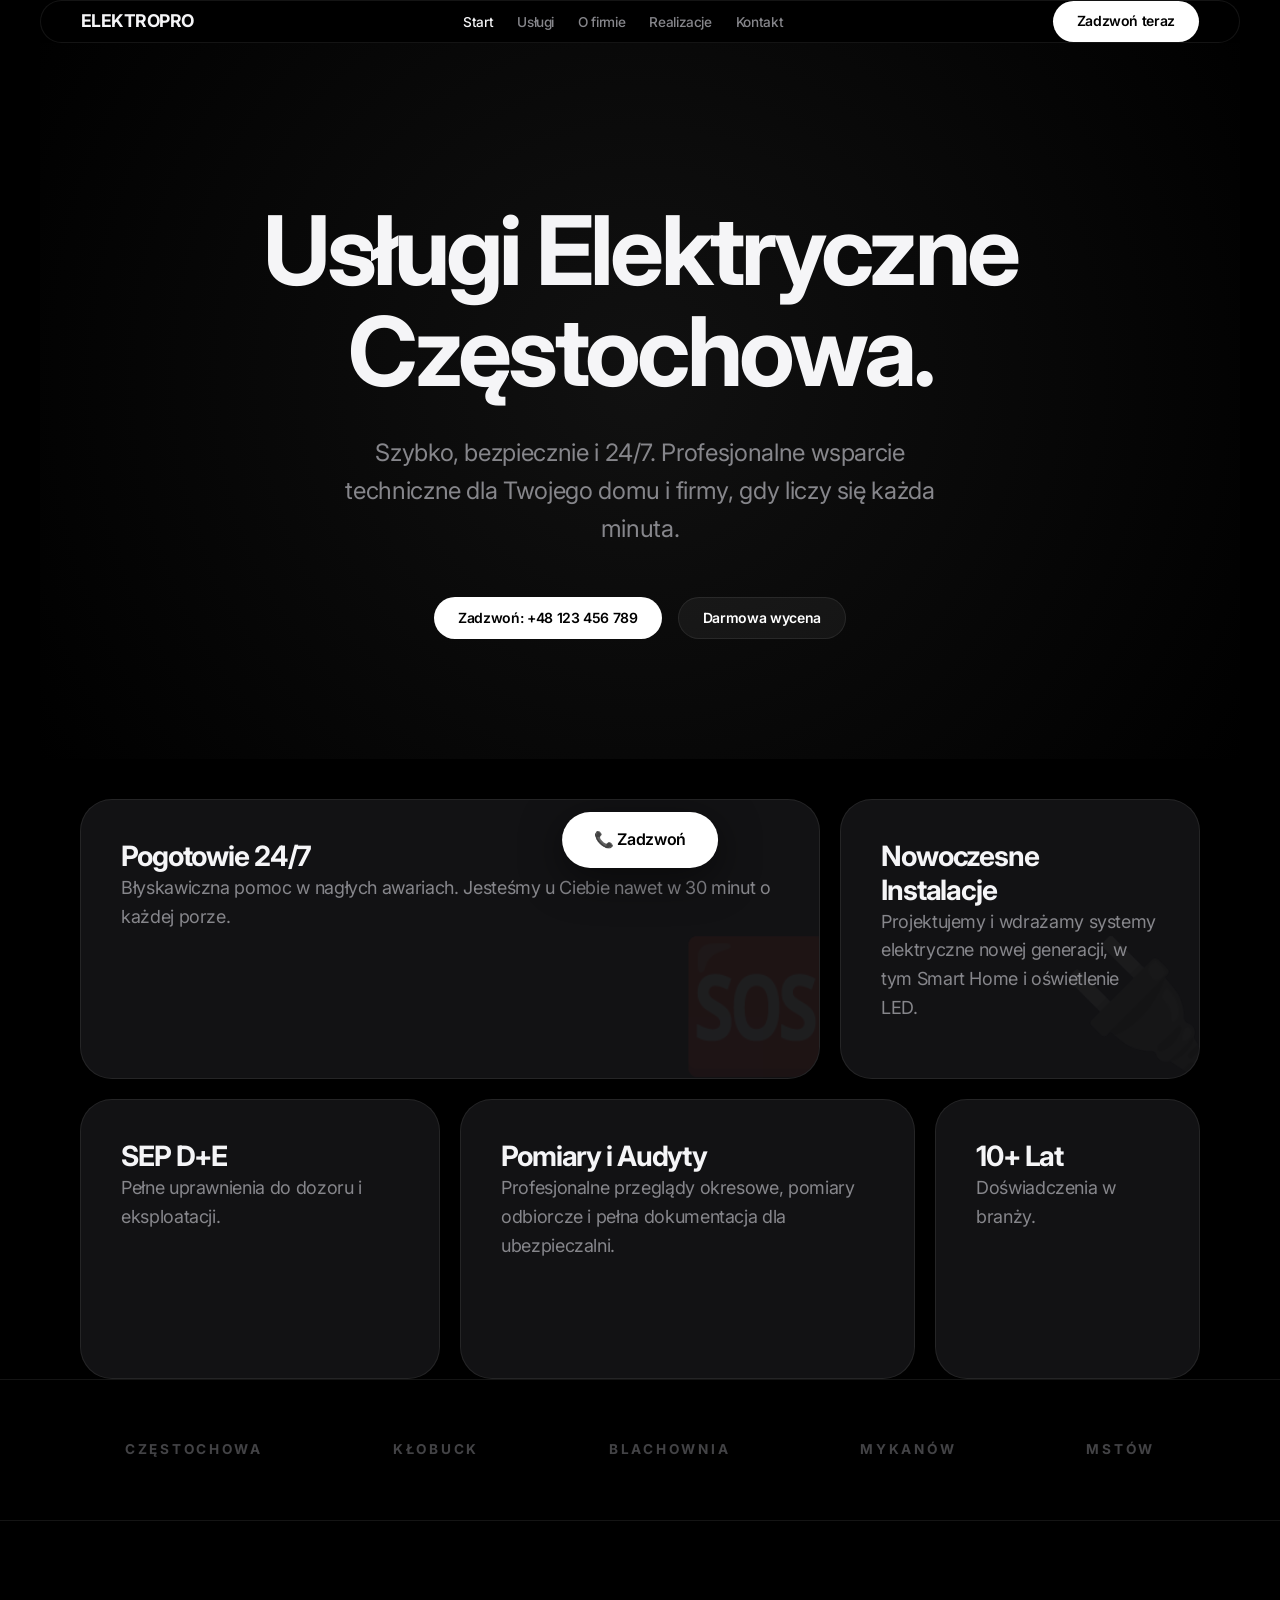
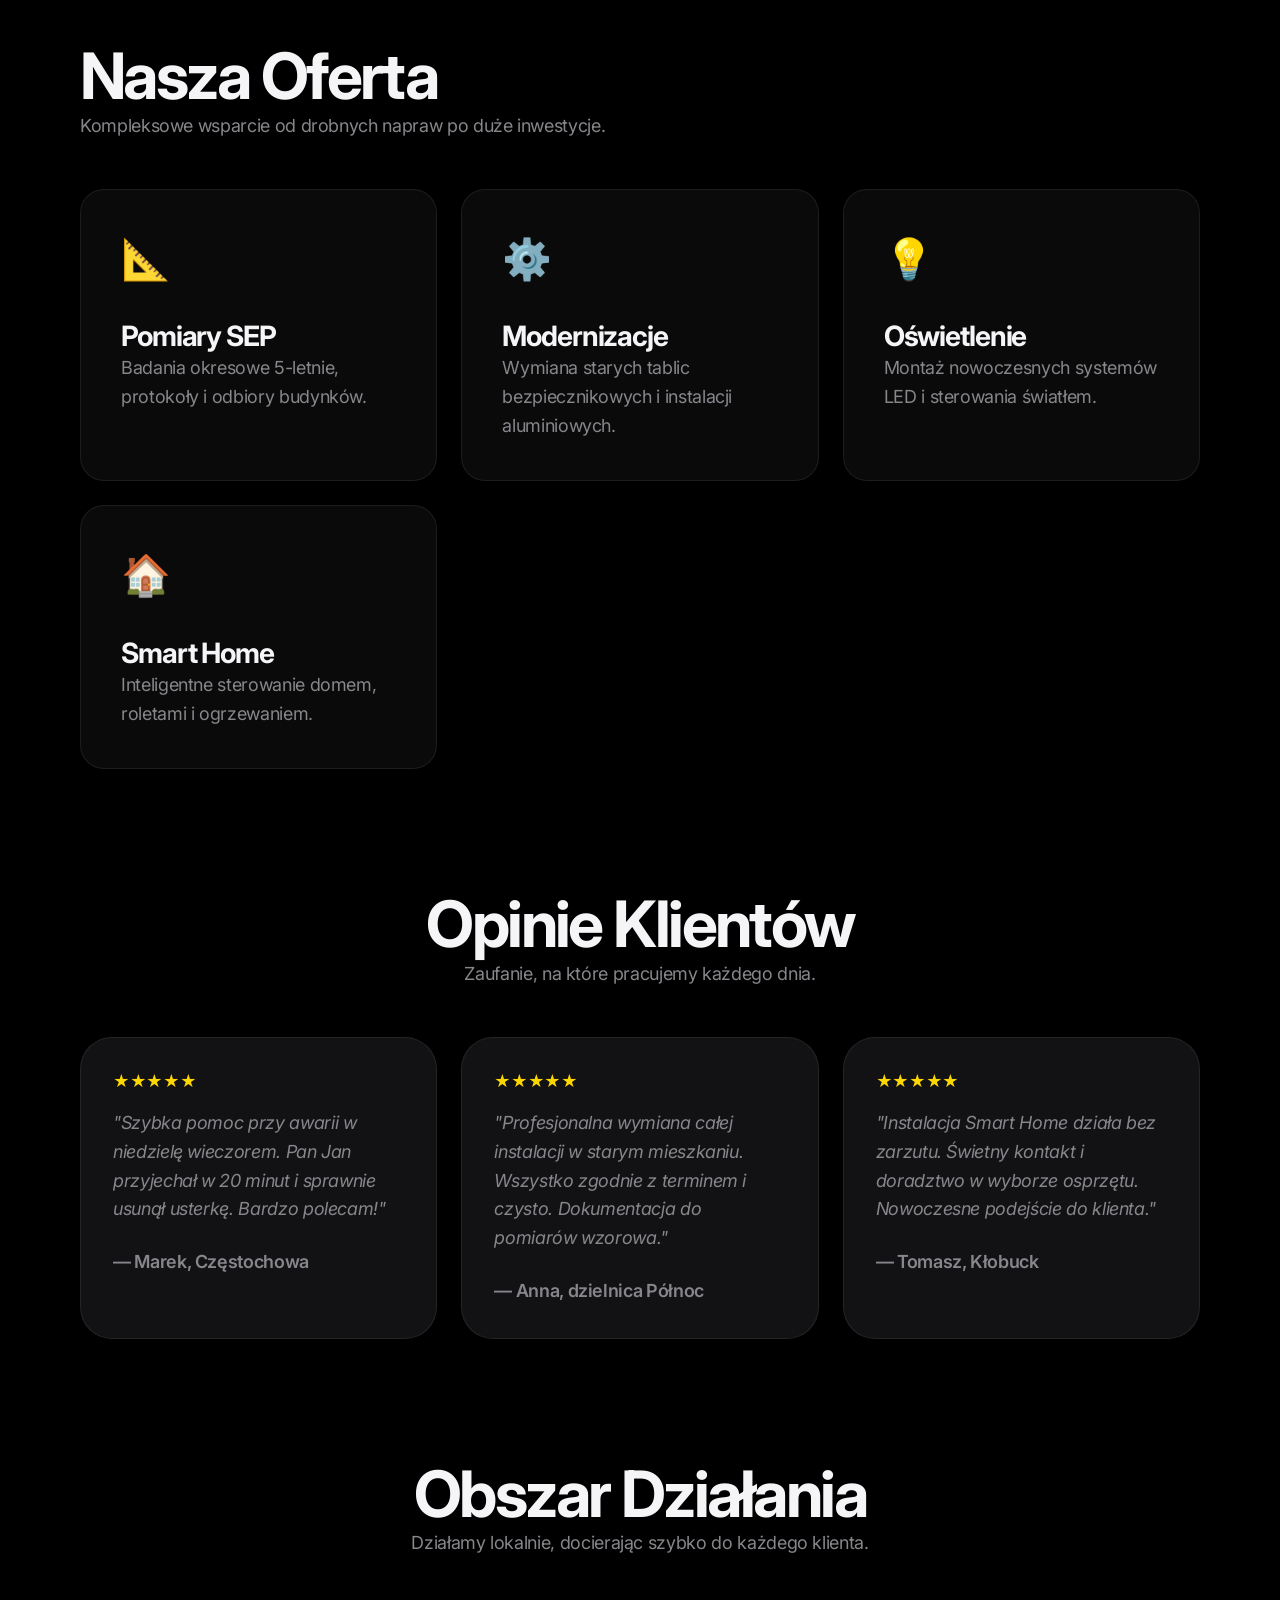
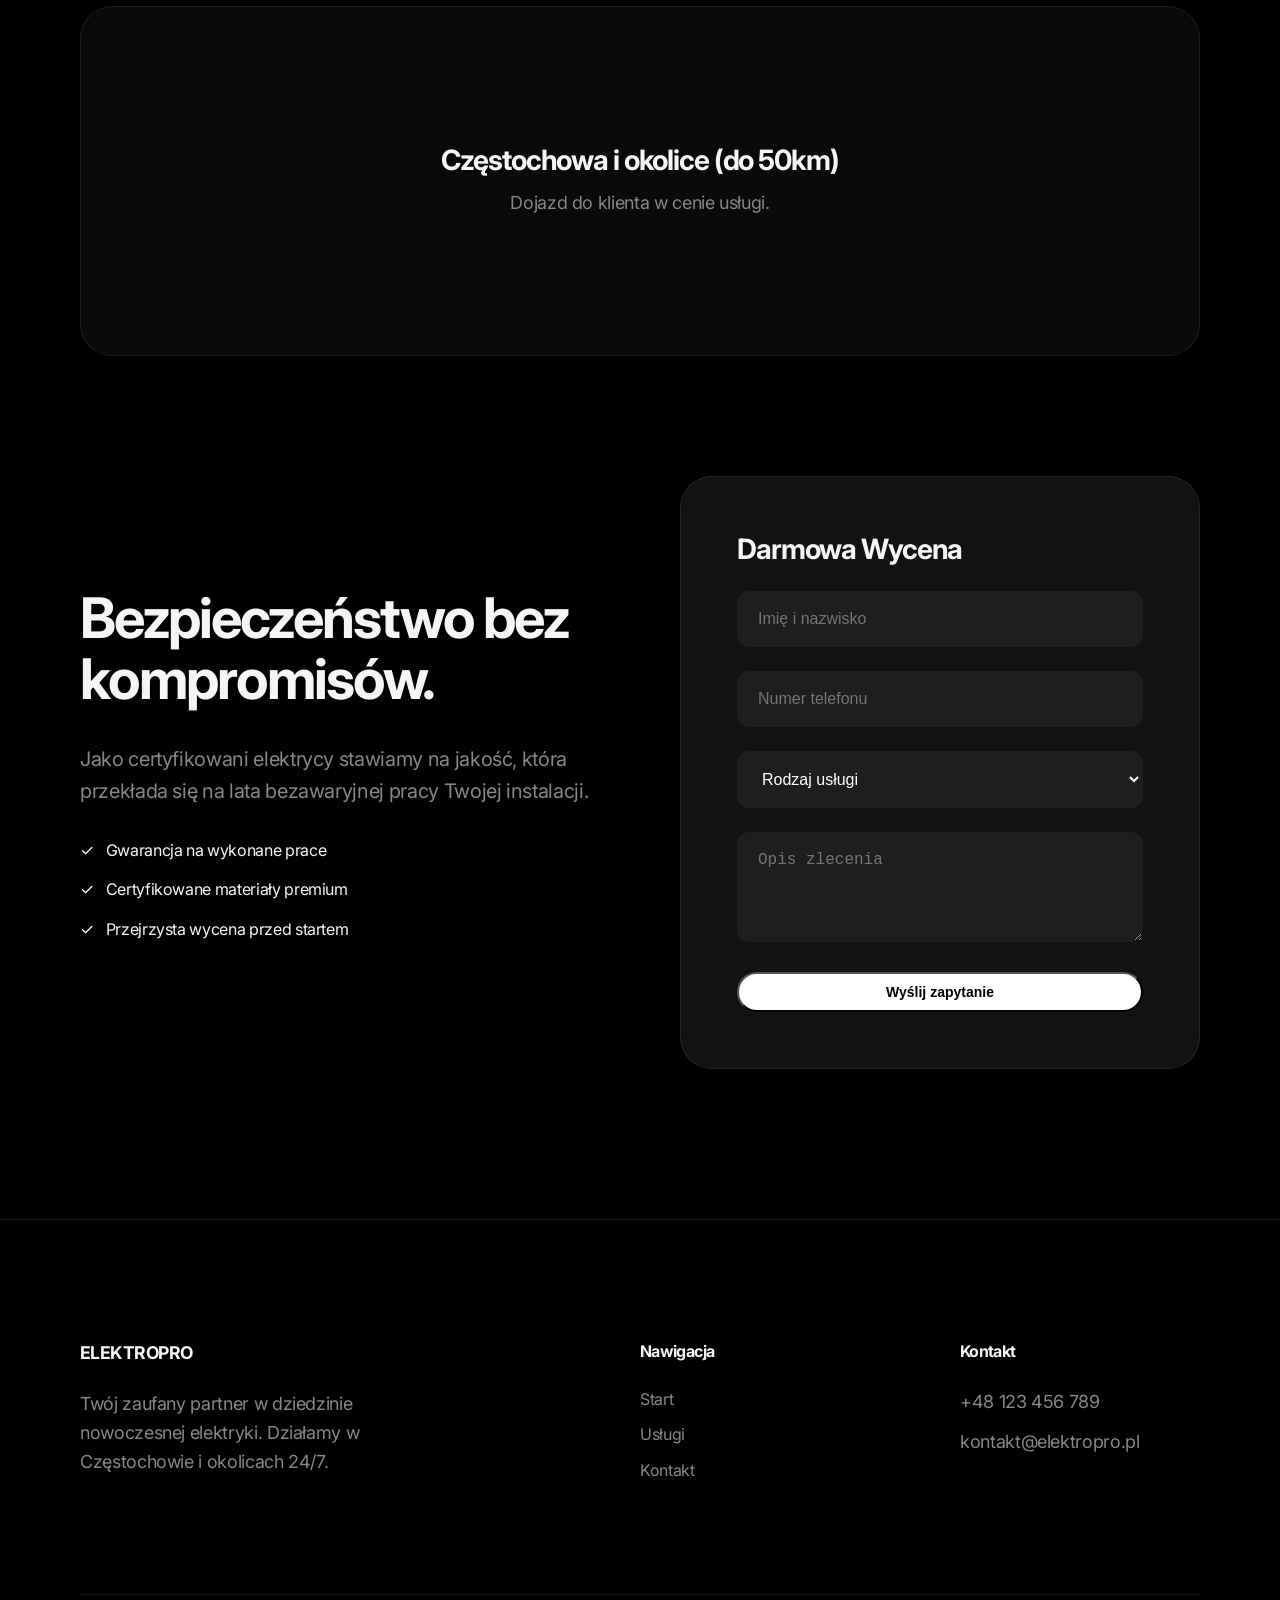
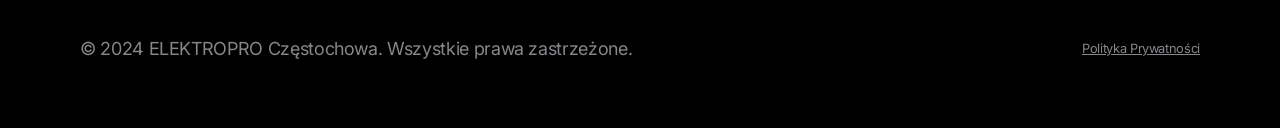
==== commit 0e7b6cd4: "Final delivery of the premium electrician website for Częstochowa. - 14 SEO-optimized HTML pages. - " ====
--- a/index.html
+++ b/index.html
@@ -3,30 +3,30 @@
 <head>
     <meta charset="UTF-8">
     <meta name="viewport" content="width=device-width, initial-scale=1.0">
-    <title>ELEKTROPRO | Profesjonalny Elektryk Częstochowa 24/7</title>
-    <meta name="description" content="Szybka pomoc elektryczna w Częstochowie i Kłobucku. Pogotowie 24h, nowe instalacje, pomiary SEP. Gwarancja bezpieczeństwa i profesjonalizmu.">
+    <title>ELEKTROPRO | Usługi Elektryczne Częstochowa | Pogotowie 24/7</title>
+    <meta name="description" content="Profesjonalne usługi elektryczne w Częstochowie. Pogotowie 24/7, nowoczesne instalacje, pomiary SEP i modernizacje. Gwarancja bezpieczeństwa i szybki dojazd.">
+    <link rel="stylesheet" href="css/style.css">
     <link rel="icon" href="data:image/svg+xml,<svg xmlns=%22http://www.w3.org/2000/svg%22 viewBox=%220 0 100 100%22><text y=%22.9em%22 font-size=%2290%22>⚡</text></svg>">
-    <link rel="stylesheet" href="css/style.css">
     <script type="application/ld+json">
     {
       "@context": "https://schema.org",
       "@type": "Electrician",
       "name": "ELEKTROPRO Częstochowa",
-      "image": "https://placehold.jp/1200x630.png?text=ELEKTROPRO",
-      "@id": "https://elektropro.pl",
+      "image": "https://elektropro.pl/img/logo.png",
+      "@id": "",
       "url": "https://elektropro.pl",
       "telephone": "+48123456789",
       "address": {
         "@type": "PostalAddress",
-        "streetAddress": "Częstochowa",
+        "streetAddress": "Częstochowska 1",
         "addressLocality": "Częstochowa",
         "postalCode": "42-200",
         "addressCountry": "PL"
       },
       "geo": {
         "@type": "GeoCoordinates",
-        "latitude": 50.81,
-        "longitude": 19.12
+        "latitude": 50.8118,
+        "longitude": 19.1203
       },
       "openingHoursSpecification": {
         "@type": "OpeningHoursSpecification",
@@ -42,16 +42,14 @@
         "opens": "00:00",
         "closes": "23:59"
       },
-      "sameAs": [
-        "https://www.facebook.com/elektropro"
-      ]
+      "areaServed": "Częstochowa i okolice"
     }
     </script>
 </head>
-<body>
+<body class="no-js">
     <header>
         <nav class="container">
-            <div class="logo">ELEKTRO<span>PRO</span></div>
+            <div class="logo">ELEKTROPRO</div>
             <ul class="nav-links">
                 <li><a href="index.html" class="active">Start</a></li>
                 <li><a href="uslugi.html">Usługi</a></li>
@@ -59,129 +57,196 @@
                 <li><a href="realizacje.html">Realizacje</a></li>
                 <li><a href="kontakt.html">Kontakt</a></li>
             </ul>
-            <a href="tel:+48123456789" class="btn">Zadzwoń teraz</a>
+            <div class="header-btns">
+                <a href="tel:+48123456789" class="btn btn-primary">Zadzwoń teraz</a>
+            </div>
             <div class="burger">
-                <div class="line1"></div>
-                <div class="line2"></div>
-                <div class="line3"></div>
+                <span></span>
+                <span></span>
             </div>
         </nav>
     </header>
 
     <main>
-        <section class="hero overlay" style="background-image: url('https://placehold.jp/1920x1080.png?text=Elektryk+Czestochowa');">
-            <div class="container">
-                <div class="hero-content">
-                    <h1>Szybki Elektryk Częstochowa</h1>
-                    <p>Profesjonalne usługi elektryczne, usuwanie awarii 24/7 oraz nowoczesne instalacje w Twoim domu i firmie.</p>
-                    <div class="hero-cta">
-                        <a href="tel:+48123456789" class="btn">Zadzwoń: +48 123 456 789</a>
-                        <a href="kontakt.html" class="btn btn-outline">Darmowa Wycena</a>
-                    </div>
-                </div>
-            </div>
-        </section>
-
-        <section class="bg-yellow">
-            <div class="container usp-grid" style="display: flex; justify-content: space-around; font-weight: 900; text-transform: uppercase;">
-                <div>⚡ Ekspresowy Dojazd</div>
-                <div>🛡️ Uprawnienia SEP</div>
-                <div>✅ Gwarancja Jakości</div>
-                <div>🆘 Pogotowie 24/7</div>
-            </div>
-        </section>
-
-        <section>
-            <div class="container">
-                <div class="section-title">
-                    <h2>Nasze Usługi</h2>
-                    <div class="underline"></div>
-                </div>
-                <div class="services-grid">
-                    <a href="usuwanie-awarii.html" class="service-card">
-                        <div class="service-icon">🆘</div>
-                        <h3>Pogotowie 24H</h3>
-                        <p>Błyskawiczne usuwanie awarii i usterek elektrycznych o każdej porze.</p>
-                    </a>
-                    <a href="instalacje-elektryczne.html" class="service-card">
-                        <div class="service-icon">🔌</div>
-                        <h3>Instalacje</h3>
-                        <p>Kompleksowe wykonawstwo nowych instalacji w domach i mieszkaniach.</p>
-                    </a>
-                    <a href="pomiary-elektryczne.html" class="service-card">
-                        <div class="service-icon">📐</div>
-                        <h3>Pomiary SEP</h3>
-                        <p>Przeglądy okresowe, odbiory budynków i protokoły dla ubezpieczalni.</p>
-                    </a>
-                    <a href="modernizacja-instalacji.html" class="service-card">
-                        <div class="service-icon">⚙️</div>
-                        <h3>Modernizacje</h3>
-                        <p>Wymiana starych tablic bezpiecznikowych i instalacji aluminiowych.</p>
-                    </a>
-                </div>
-            </div>
-        </section>
-
-        <section class="bg-gray">
-            <div class="container grid-2">
-                <div>
-                    <div class="section-title">
-                        <h2>Dlaczego My?</h2>
-                        <div class="underline"></div>
-                    </div>
-                    <p class="lead mb-20">Jesteśmy zespołem doświadczonych elektryków z Częstochowy, dla których priorytetem jest bezpieczeństwo Twojej rodziny.</p>
-                    <ul class="mb-20">
-                        <li>✅ Ponad 10 lat doświadczenia w branży.</li>
-                        <li>✅ Posiadamy wszystkie niezbędne uprawnienia SEP D+E.</li>
-                        <li>✅ Używamy tylko certyfikowanych materiałów.</li>
-                        <li>✅ Wystawiamy faktury VAT i pisemne gwarancje.</li>
+        <section class="hero container">
+            <h1 class="fade-up">Usługi Elektryczne Częstochowa.</h1>
+            <p class="fade-up">Szybko, bezpiecznie i 24/7. Profesjonalne wsparcie techniczne dla Twojego domu i firmy, gdy liczy się każda minuta.</p>
+            <div class="hero-btns fade-up">
+                <a href="tel:+48123456789" class="btn btn-primary">Zadzwoń: +48 123 456 789</a>
+                <a href="#wycena" class="btn btn-secondary">Darmowa wycena</a>
+            </div>
+        </section>
+
+        <section class="container fade-up">
+            <div class="bento-grid">
+                <div class="bento-item bento-1">
+                    <h3>Pogotowie 24/7</h3>
+                    <p>Błyskawiczna pomoc w nagłych awariach. Jesteśmy u Ciebie nawet w 30 minut o każdej porze.</p>
+                    <div style="position:absolute; bottom: -20px; right: -20px; font-size: 8rem; opacity: 0.05;">🆘</div>
+                </div>
+                <div class="bento-item bento-2">
+                    <h3>Nowoczesne Instalacje</h3>
+                    <p>Projektujemy i wdrażamy systemy elektryczne nowej generacji, w tym Smart Home i oświetlenie LED.</p>
+                    <div style="position:absolute; bottom: -20px; right: -20px; font-size: 8rem; opacity: 0.05;">🔌</div>
+                </div>
+                <div class="bento-item bento-3">
+                    <h3>SEP D+E</h3>
+                    <p>Pełne uprawnienia do dozoru i eksploatacji.</p>
+                </div>
+                <div class="bento-item bento-4">
+                    <h3>Pomiary i Audyty</h3>
+                    <p>Profesjonalne przeglądy okresowe, pomiary odbiorcze i pełna dokumentacja dla ubezpieczalni.</p>
+                </div>
+                <div class="bento-item bento-5">
+                    <h3>10+ Lat</h3>
+                    <p>Doświadczenia w branży.</p>
+                </div>
+            </div>
+        </section>
+
+        <div class="trust-bar fade-up">
+            <div class="container trust-flex">
+                <div class="trust-item">Częstochowa</div>
+                <div class="trust-item">Kłobuck</div>
+                <div class="trust-item">Blachownia</div>
+                <div class="trust-item">Mykanów</div>
+                <div class="trust-item">Mstów</div>
+            </div>
+        </div>
+
+        <section class="container fade-up" style="margin-bottom: 120px;">
+            <div class="section-head" style="margin-bottom: 48px;">
+                <h2>Nasza Oferta</h2>
+                <p class="text-dim">Kompleksowe wsparcie od drobnych napraw po duże inwestycje.</p>
+            </div>
+            <div class="services-compact">
+                <div class="service-box">
+                    <span class="icon">📐</span>
+                    <h3>Pomiary SEP</h3>
+                    <p class="text-dim">Badania okresowe 5-letnie, protokoły i odbiory budynków.</p>
+                </div>
+                <div class="service-box">
+                    <span class="icon">⚙️</span>
+                    <h3>Modernizacje</h3>
+                    <p class="text-dim">Wymiana starych tablic bezpiecznikowych i instalacji aluminiowych.</p>
+                </div>
+                <div class="service-box">
+                    <span class="icon">💡</span>
+                    <h3>Oświetlenie</h3>
+                    <p class="text-dim">Montaż nowoczesnych systemów LED i sterowania światłem.</p>
+                </div>
+                <div class="service-box">
+                    <span class="icon">🏠</span>
+                    <h3>Smart Home</h3>
+                    <p class="text-dim">Inteligentne sterowanie domem, roletami i ogrzewaniem.</p>
+                </div>
+            </div>
+        </section>
+
+        <section class="container fade-up" style="margin-bottom: 120px;">
+            <div class="section-head" style="margin-bottom: 48px; text-align: center;">
+                <h2>Opinie Klientów</h2>
+                <p class="text-dim">Zaufanie, na które pracujemy każdego dnia.</p>
+            </div>
+            <div class="services-compact" style="grid-template-columns: repeat(auto-fit, minmax(300px, 1fr));">
+                <div class="bento-item" style="padding: 32px;">
+                    <div style="color: #FFD700; margin-bottom: 16px;">★★★★★</div>
+                    <p class="text-dim" style="font-style: italic; margin-bottom: 24px;">"Szybka pomoc przy awarii w niedzielę wieczorem. Pan Jan przyjechał w 20 minut i sprawnie usunął usterkę. Bardzo polecam!"</p>
+                    <p style="font-weight: 600;">— Marek, Częstochowa</p>
+                </div>
+                <div class="bento-item" style="padding: 32px;">
+                    <div style="color: #FFD700; margin-bottom: 16px;">★★★★★</div>
+                    <p class="text-dim" style="font-style: italic; margin-bottom: 24px;">"Profesjonalna wymiana całej instalacji w starym mieszkaniu. Wszystko zgodnie z terminem i czysto. Dokumentacja do pomiarów wzorowa."</p>
+                    <p style="font-weight: 600;">— Anna, dzielnica Północ</p>
+                </div>
+                <div class="bento-item" style="padding: 32px;">
+                    <div style="color: #FFD700; margin-bottom: 16px;">★★★★★</div>
+                    <p class="text-dim" style="font-style: italic; margin-bottom: 24px;">"Instalacja Smart Home działa bez zarzutu. Świetny kontakt i doradztwo w wyborze osprzętu. Nowoczesne podejście do klienta."</p>
+                    <p style="font-weight: 600;">— Tomasz, Kłobuck</p>
+                </div>
+            </div>
+        </section>
+
+        <section class="container fade-up" style="margin-bottom: 120px;">
+            <div class="section-head" style="margin-bottom: 48px; text-align: center;">
+                <h2>Obszar Działania</h2>
+                <p class="text-dim">Działamy lokalnie, docierając szybko do każdego klienta.</p>
+            </div>
+            <div style="width: 100%; height: 350px; background: #0A0A0B; border: 1px solid var(--border); border-radius: var(--radius-xl); display: flex; align-items: center; justify-content: center; position: relative; overflow: hidden;">
+                <div style="text-align: center; z-index: 1;">
+                    <h3 style="margin-bottom: 12px;">Częstochowa i okolice (do 50km)</h3>
+                    <p class="text-dim">Dojazd do klienta w cenie usługi.</p>
+                </div>
+                <div style="position: absolute; width: 100%; height: 100%; opacity: 0.1; background: url('https://placehold.jp/100/121214/ffffff/1200x350.png?text=Mapa+Czestochowa') center/cover;"></div>
+            </div>
+        </section>
+
+        <section class="container fade-up" style="margin-bottom: 150px;">
+            <div class="grid-2" style="display: grid; grid-template-columns: 1fr 1fr; gap: 80px; align-items: center;">
+                <div>
+                    <h2 style="font-size: 3.5rem; margin-bottom: 32px;">Bezpieczeństwo bez kompromisów.</h2>
+                    <p class="text-dim mb-20" style="font-size: 1.25rem;">Jako certyfikowani elektrycy stawiamy na jakość, która przekłada się na lata bezawaryjnej pracy Twojej instalacji.</p>
+                    <ul style="list-style: none; margin-top: 32px;">
+                        <li style="margin-bottom: 16px; display: flex; align-items: center; gap: 12px;">
+                            <span style="color: #fff;">✓</span> Gwarancja na wykonane prace
+                        </li>
+                        <li style="margin-bottom: 16px; display: flex; align-items: center; gap: 12px;">
+                            <span style="color: #fff;">✓</span> Certyfikowane materiały premium
+                        </li>
+                        <li style="margin-bottom: 16px; display: flex; align-items: center; gap: 12px;">
+                            <span style="color: #fff;">✓</span> Przejrzysta wycena przed startem
+                        </li>
                     </ul>
-                    <a href="o-mnie.html" class="btn">Poznaj nas lepiej</a>
-                </div>
-                <div>
-                    <img src="https://placehold.jp/600x400.png?text=Praca+Elektryka" alt="Elektryk przy pracy">
-                </div>
-            </div>
-        </section>
-
-        <section class="bg-yellow">
-            <div class="container" style="text-align: center;">
-                <h2 style="font-size: 3.5rem; margin-bottom: 20px;">Masz awarię elektryczną?</h2>
-                <p style="font-size: 1.5rem; margin-bottom: 30px;">Nie ryzykuj! Zadzwoń po fachowca, który rozwiąże problem w 30 minut.</p>
-                <a href="tel:+48123456789" class="btn btn-outline" style="background: #000; color: #fff; border: none;">Zadzwoń teraz: +48 123 456 789</a>
+                </div>
+                <div class="form-card" id="wycena">
+                    <h3 style="margin-bottom: 24px;">Darmowa Wycena</h3>
+                    <form action="#">
+                        <input type="text" placeholder="Imię i nazwisko" required>
+                        <input type="tel" placeholder="Numer telefonu" required>
+                        <select>
+                            <option>Rodzaj usługi</option>
+                            <option>Awaria / Pogotowie</option>
+                            <option>Nowa instalacja</option>
+                            <option>Pomiary</option>
+                        </select>
+                        <textarea placeholder="Opis zlecenia" rows="4"></textarea>
+                        <button type="submit" class="btn btn-primary" style="width: 100%;">Wyślij zapytanie</button>
+                    </form>
+                </div>
             </div>
         </section>
     </main>
 
     <footer>
-        <div class="container footer-content">
-            <div>
-                <div class="logo mb-20">ELEKTRO<span>PRO</span></div>
-                <p>Twoje zaufane usługi elektryczne w Częstochowie, Kłobucku i okolicach. Jesteśmy do Twojej dyspozycji 24/7.</p>
-            </div>
-            <div>
-                <h3 class="mb-20">Menu</h3>
-                <ul class="footer-links">
-                    <li><a href="index.html">Start</a></li>
-                    <li><a href="uslugi.html">Usługi</a></li>
-                    <li><a href="kontakt.html">Kontakt</a></li>
-                    <li><a href="polityka-prywatnosci.html">Prywatność</a></li>
-                </ul>
-            </div>
-            <div>
-                <h3 class="mb-20">Kontakt</h3>
-                <p>Telefon: <strong>+48 123 456 789</strong></p>
-                <p>Email: kontakt@elektropro.pl</p>
-                <p>Lokalizacja: Częstochowa i okolice</p>
-            </div>
-        </div>
-        <div class="container" style="text-align: center; border-top: 1px solid #222; padding-top: 30px; color: #555;">
-            &copy; 2024 ELEKTROPRO Częstochowa. Wszelkie prawa zastrzeżone.
+        <div class="container">
+            <div class="footer-grid">
+                <div>
+                    <div class="logo" style="margin-bottom: 24px;">ELEKTROPRO</div>
+                    <p class="text-dim" style="max-width: 300px;">Twój zaufany partner w dziedzinie nowoczesnej elektryki. Działamy w Częstochowie i okolicach 24/7.</p>
+                </div>
+                <div>
+                    <h4 style="margin-bottom: 24px;">Nawigacja</h4>
+                    <ul style="list-style: none;" class="nav-links-footer">
+                        <li style="margin-bottom: 12px;"><a href="index.html" class="text-dim">Start</a></li>
+                        <li style="margin-bottom: 12px;"><a href="uslugi.html" class="text-dim">Usługi</a></li>
+                        <li style="margin-bottom: 12px;"><a href="kontakt.html" class="text-dim">Kontakt</a></li>
+                    </ul>
+                </div>
+                <div>
+                    <h4 style="margin-bottom: 24px;">Kontakt</h4>
+                    <p class="text-dim" style="margin-bottom: 12px;">+48 123 456 789</p>
+                    <p class="text-dim">kontakt@elektropro.pl</p>
+                </div>
+            </div>
+            <div class="footer-bottom">
+                <p>&copy; 2024 ELEKTROPRO Częstochowa. Wszystkie prawa zastrzeżone.</p>
+                <a href="polityka-prywatnosci.html" class="text-dim">Polityka Prywatności</a>
+            </div>
         </div>
     </footer>
 
-    <div class="sticky-call">
-        <a href="tel:+48123456789">📞 ZADZWOŃ TERAZ: +48 123 456 789</a>
+    <div class="sticky-cta">
+        <a href="tel:+48123456789" class="btn btn-primary">📞 Zadzwoń</a>
     </div>
 
     <script src="js/script.js"></script>
--- a/css/style.css
+++ b/css/style.css
@@ -1,428 +1,470 @@
 /*
-   Industrial Modern Design System
-   Theme: Electric / High-Contrast / Bold
+   Premium Minimalist Design System (V4)
+   Aesthetic: Sleek, Modern, High-End (Apple-inspired)
 */
 
-@import url('https://fonts.googleapis.com/css2?family=Montserrat:wght@900&family=Roboto:wght@400;700&display=swap');
+@import url('https://fonts.googleapis.com/css2?family=Inter:wght@300;400;500;600;700;800&display=swap');
 
 :root {
-    --primary: #FFD700; /* Electric Yellow */
-    --secondary: #000000;
-    --dark-gray: #111111;
-    --light-gray: #f8f8f8;
-    --text: #ffffff;
-    --text-dark: #000000;
+    --bg: #000000;
+    --bg-elevated: #0A0A0B;
+    --bg-card: #121214;
+    --border: rgba(255, 255, 255, 0.08);
+    --border-hover: rgba(255, 255, 255, 0.15);
+    --accent: #FFFFFF;
+    --accent-dim: #A1A1A6;
+    --text-main: #F5F5F7;
+    --text-secondary: #86868B;
     --max-width: 1200px;
-    --transition: all 0.3s ease;
+    --ease: cubic-bezier(0.4, 0, 0.2, 1);
+    --ease-out: cubic-bezier(0, 0, 0, 1);
+    --radius-sm: 8px;
+    --radius-md: 12px;
+    --radius-lg: 24px;
+    --radius-xl: 32px;
+    --shadow-premium: 0 20px 40px rgba(0, 0, 0, 0.4);
 }
 
 * {
     margin: 0;
     padding: 0;
     box-sizing: border-box;
+    -webkit-font-smoothing: antialiased;
+    -moz-osx-font-smoothing: grayscale;
+}
+
+html {
+    scroll-behavior: smooth;
 }
 
 body {
-    font-family: 'Roboto', sans-serif;
-    background-color: var(--secondary);
-    color: var(--text);
-    line-height: 1.6;
+    font-family: 'Inter', -apple-system, BlinkMacSystemFont, sans-serif;
+    background-color: var(--bg);
+    color: var(--text-main);
+    line-height: 1.47059;
+    font-weight: 400;
+    letter-spacing: -0.022em;
+    overflow-x: hidden;
 }
 
 .container {
     max-width: var(--max-width);
     margin: 0 auto;
-    padding: 0 20px;
-}
-
-/* Global Styles */
+    padding: 0 40px;
+}
+
+/* Typography Refinement */
 h1, h2, h3, h4 {
-    font-family: 'Montserrat', sans-serif;
-    text-transform: uppercase;
-    letter-spacing: -1px;
-}
-
-a {
-    text-decoration: none;
-    color: inherit;
-}
-
-ul {
-    list-style: none;
-}
-
-img {
-    max-width: 100%;
-    height: auto;
-    filter: grayscale(20%);
-}
-
-/* Navigation */
+    color: var(--text-main);
+    letter-spacing: -0.04em;
+    font-weight: 700;
+}
+
+h1 { font-size: clamp(3.5rem, 10vw, 6rem); line-height: 1.05; }
+h2 { font-size: clamp(2.5rem, 5vw, 4rem); line-height: 1.1; }
+h3 { font-size: 1.75rem; line-height: 1.2; }
+
+p {
+    font-size: 1.125rem;
+    color: var(--text-secondary);
+    line-height: 1.6;
+}
+
+.text-dim { color: var(--text-secondary); }
+
+/* Navigation - Floating Glass Effect */
 header {
-    background: var(--secondary);
-    border-bottom: 4px solid var(--primary);
-    position: sticky;
+    position: fixed;
     top: 0;
+    left: 0;
+    right: 0;
     z-index: 1000;
+    padding: 20px 0;
+    transition: background 0.3s var(--ease);
 }
 
 nav {
     display: flex;
     justify-content: space-between;
     align-items: center;
-    height: 90px;
+    background: rgba(0, 0, 0, 0.5);
+    backdrop-filter: blur(20px);
+    -webkit-backdrop-filter: blur(20px);
+    padding: 8px 12px 8px 24px;
+    border-radius: 100px;
+    border: 1px solid var(--border);
+    max-width: 900px;
+    margin: 0 auto;
+    width: calc(100% - 40px);
 }
 
 .logo {
-    font-size: 2rem;
-    font-weight: 900;
-}
-
-.logo span {
-    color: var(--primary);
+    font-weight: 700;
+    font-size: 1.1rem;
+    letter-spacing: -0.03em;
 }
 
 .nav-links {
     display: flex;
-}
-
-.nav-links li {
-    margin-left: 30px;
+    gap: 24px;
+    list-style: none;
+    transition: all 0.4s var(--ease);
 }
 
 .nav-links a {
+    text-decoration: none;
+    color: var(--text-secondary);
+    font-size: 0.85rem;
+    font-weight: 500;
+    transition: color 0.2s var(--ease);
+}
+
+.nav-links a:hover, .nav-links a.active {
+    color: var(--text-main);
+}
+
+/* Buttons - Premium Feel */
+.btn {
+    display: inline-flex;
+    align-items: center;
+    justify-content: center;
+    padding: 10px 24px;
+    border-radius: 100px;
+    font-size: 0.875rem;
+    font-weight: 600;
+    text-decoration: none;
+    transition: transform 0.2s var(--ease-out), background 0.2s var(--ease), box-shadow 0.2s var(--ease);
+    cursor: pointer;
+}
+
+.btn:active {
+    transform: scale(0.96);
+}
+
+.btn-primary {
+    background: #FFFFFF;
+    color: #000000;
+}
+
+.btn-primary:hover {
+    background: #E8E8ED;
+    box-shadow: 0 0 30px rgba(255,255,255,0.15);
+    transform: translateY(-2px);
+}
+
+.btn-secondary {
+    background: rgba(255, 255, 255, 0.05);
+    color: #FFFFFF;
+    border: 1px solid var(--border);
+}
+
+.btn-secondary:hover {
+    background: rgba(255, 255, 255, 0.1);
+    border-color: var(--border-hover);
+}
+
+/* Trust Bar */
+.trust-bar {
+    padding: 60px 0;
+    border-top: 1px solid var(--border);
+    border-bottom: 1px solid var(--border);
+    margin-bottom: 120px;
+}
+
+.trust-flex {
+    display: flex;
+    justify-content: space-around;
+    align-items: center;
+    flex-wrap: wrap;
+    gap: 40px;
+}
+
+.trust-item {
+    font-size: 0.85rem;
     font-weight: 700;
-    font-size: 0.9rem;
     text-transform: uppercase;
-    transition: var(--transition);
-}
-
-.nav-links a:hover, .nav-links a.active {
-    color: var(--primary);
-}
-
-/* Sections */
-section {
-    padding: 100px 0;
-}
-
-.bg-gray { background-color: var(--dark-gray); }
-.bg-yellow { background-color: var(--primary); color: var(--secondary); }
-
-.section-title {
-    margin-bottom: 60px;
-}
-
-.section-title h2 {
-    font-size: 3rem;
-    line-height: 1;
-}
-
-.section-title .underline {
-    width: 100px;
-    height: 8px;
-    background: var(--primary);
-    margin-top: 10px;
-}
-
-/* Buttons */
-.btn {
-    display: inline-block;
-    padding: 20px 40px;
-    background: var(--primary);
-    color: var(--secondary);
-    font-weight: 900;
-    text-transform: uppercase;
-    border: none;
+    letter-spacing: 0.2em;
+    color: var(--text-secondary);
+    opacity: 0.5;
+    transition: opacity 0.3s var(--ease);
+}
+
+.trust-item:hover {
+    opacity: 1;
+}
+
+/* Hero Section */
+.hero {
+    padding: 200px 0 120px;
+    text-align: center;
+    background: radial-gradient(circle at center, #111111 0%, #000000 100%);
+}
+
+.hero h1 {
+    margin-bottom: 32px;
+}
+
+.hero p {
+    max-width: 650px;
+    margin: 0 auto 48px;
+    font-size: 1.5rem;
+}
+
+.hero-btns {
+    display: flex;
+    gap: 16px;
+    justify-content: center;
+}
+
+/* Bento Grid - Refined */
+.bento-grid {
+    display: grid;
+    grid-template-columns: repeat(12, 1fr);
+    grid-auto-rows: minmax(280px, auto);
+    gap: 20px;
+    margin-top: 40px;
+}
+
+.bento-item {
+    background: var(--bg-card);
+    border: 1px solid var(--border);
+    border-radius: var(--radius-xl);
+    padding: 40px;
+    position: relative;
+    overflow: hidden;
+    transition: border-color 0.3s var(--ease), transform 0.3s var(--ease);
+}
+
+.bento-item:hover {
+    border-color: var(--border-hover);
+    transform: translateY(-8px);
+    box-shadow: var(--shadow-premium);
+}
+
+.bento-1 { grid-column: span 8; }
+.bento-2 { grid-column: span 4; }
+.bento-3 { grid-column: span 4; }
+.bento-4 { grid-column: span 5; }
+.bento-5 { grid-column: span 3; }
+
+@media (max-width: 1024px) {
+    .bento-1, .bento-2, .bento-3, .bento-4, .bento-5 { grid-column: span 12; }
+}
+
+/* Services Section */
+.services-compact {
+    display: grid;
+    grid-template-columns: repeat(auto-fit, minmax(280px, 1fr));
+    gap: 24px;
+}
+
+.service-box {
+    background: var(--bg-elevated);
+    border: 1px solid var(--border);
+    border-radius: var(--radius-lg);
+    padding: 40px;
+    transition: var(--ease);
+}
+
+.service-box:hover {
+    border-color: var(--border-hover);
+    background: var(--bg-card);
+}
+
+.service-box .icon {
+    font-size: 2.5rem;
+    margin-bottom: 32px;
+    display: block;
+}
+
+/* Form Styling - Apple Native Style */
+.form-card {
+    background: var(--bg-card);
+    border: 1px solid var(--border);
+    border-radius: var(--radius-xl);
+    padding: 56px;
+}
+
+input, textarea, select {
+    width: 100%;
+    padding: 18px 20px;
+    background: rgba(255, 255, 255, 0.05);
+    border: 1px solid transparent;
+    border-radius: var(--radius-md);
+    color: #fff;
+    font-size: 1rem;
+    margin-bottom: 24px;
+    transition: var(--ease);
+}
+
+input:focus, textarea:focus, select:focus {
+    outline: none;
+    background: rgba(255, 255, 255, 0.08);
+    border-color: var(--border-hover);
+}
+
+/* Footer Styling */
+footer {
+    padding: 120px 0 60px;
+    border-top: 1px solid var(--border);
+    background: var(--bg);
+}
+
+.footer-grid {
+    display: grid;
+    grid-template-columns: 2fr 1fr 1fr;
+    gap: 80px;
+}
+
+.footer-bottom {
+    margin-top: 100px;
+    padding-top: 40px;
+    border-top: 1px solid var(--border);
+    display: flex;
+    justify-content: space-between;
+    align-items: center;
+    font-size: 0.8rem;
+    color: var(--text-secondary);
+}
+
+.nav-links-footer a {
+    text-decoration: none;
+    transition: color 0.2s var(--ease);
+}
+
+.nav-links-footer a:hover {
+    color: var(--text-main) !important;
+}
+
+.section-head {
+    margin-bottom: 64px;
+}
+
+.mb-20 { margin-bottom: 20px; }
+
+/* Sticky CTA Mobile Optimized */
+.sticky-cta {
+    position: fixed;
+    bottom: 32px;
+    left: 50%;
+    transform: translateX(-50%);
+    z-index: 999;
+    width: auto;
+}
+
+.sticky-cta .btn {
+    padding: 16px 32px;
+    font-size: 1rem;
+    background: #FFFFFF;
+    color: #000000;
+    box-shadow: 0 10px 40px rgba(0,0,0,0.5);
+    border-radius: 100px;
+    white-space: nowrap;
+}
+
+/* Entrance Animations */
+.fade-up {
+    opacity: 0;
+    transform: translateY(30px);
+    transition: opacity 1.2s var(--ease-out), transform 1.2s var(--ease-out);
+}
+
+.fade-up.visible {
+    opacity: 1;
+    transform: translateY(0);
+}
+
+/* Responsive Overrides */
+@media (max-width: 768px) {
+    .container { padding: 0 24px; }
+    nav { padding: 8px 10px 8px 20px; position: relative; }
+
+    .nav-links {
+        position: absolute;
+        top: calc(100% + 10px);
+        left: 0;
+        right: 0;
+        background: rgba(10, 10, 11, 0.98);
+        backdrop-filter: blur(20px);
+        -webkit-backdrop-filter: blur(20px);
+        border: 1px solid var(--border);
+        border-radius: var(--radius-lg);
+        flex-direction: column;
+        padding: 32px;
+        gap: 24px;
+        opacity: 0;
+        visibility: hidden;
+        transform: translateY(-10px);
+        text-align: center;
+    }
+
+    .nav-links.nav-active {
+        opacity: 1;
+        visibility: visible;
+        transform: translateY(0);
+    }
+
+    .nav-links a {
+        font-size: 1.1rem;
+    }
+
+    .hero { padding-top: 160px; }
+    .footer-grid { grid-template-columns: 1fr; gap: 48px; }
+    .hero p { font-size: 1.2rem; }
+    .header-btns { display: none; } /* Hide call button in nav on mobile, use sticky CTA */
+}
+
+/* Burger for mobile */
+.burger {
+    width: 40px;
+    height: 40px;
+    display: none;
+    align-items: center;
+    justify-content: center;
+    background: rgba(255,255,255,0.05);
+    border-radius: 50%;
     cursor: pointer;
-    transition: var(--transition);
-    font-size: 1rem;
-}
-
-.btn:hover {
+}
+
+@media (max-width: 768px) {
+    .burger { display: flex; }
+}
+
+.burger span {
+    width: 20px;
+    height: 2px;
     background: #fff;
-    transform: scale(1.05);
-}
-
-.btn-outline {
-    background: transparent;
-    color: #fff;
-    border: 3px solid var(--primary);
-}
-
-.btn-outline:hover {
-    background: var(--primary);
-    color: var(--secondary);
-}
-
-/* Hero */
-.hero {
-    height: 85vh;
-    display: flex;
-    align-items: center;
     position: relative;
-    background-size: cover;
-    background-position: center;
-}
-
-.hero.overlay::after {
+}
+
+.burger span::before, .burger span::after {
     content: '';
     position: absolute;
-    top: 0; left: 0; width: 100%; height: 100%;
-    background: rgba(0,0,0,0.8);
-    z-index: 1;
-}
-
-.hero-content {
-    position: relative;
-    z-index: 2;
-    max-width: 800px;
-}
-
-.hero-content h1 {
-    font-size: 5rem;
-    margin-bottom: 20px;
-    line-height: 0.9;
-}
-
-.hero-content p {
-    font-size: 1.5rem;
-    margin-bottom: 40px;
-}
-
-/* Service Cards */
-.services-grid {
-    display: grid;
-    grid-template-columns: repeat(auto-fit, minmax(300px, 1fr));
-    gap: 30px;
-}
-
-.service-card {
-    background: var(--dark-gray);
-    padding: 40px;
-    border-top: 5px solid var(--primary);
-    transition: var(--transition);
-}
-
-.service-card:hover {
-    background: var(--primary);
-    color: var(--secondary);
-}
-
-.service-card h3 {
-    margin-bottom: 15px;
-    font-size: 1.5rem;
-}
-
-.service-icon {
-    font-size: 3rem;
-    margin-bottom: 20px;
-}
-
-/* Steps */
-.step-grid {
-    display: grid;
-    grid-template-columns: repeat(auto-fit, minmax(250px, 1fr));
-    gap: 30px;
-}
-
-.step {
-    border: 2px solid #333;
-    padding: 30px;
-}
-
-.step-num {
-    font-size: 4rem;
-    font-family: 'Montserrat';
-    color: var(--primary);
-    line-height: 1;
-    margin-bottom: 10px;
-}
-
-/* Testimonials */
-.testimonial {
-    background: #000;
-    padding: 40px;
-    border-left: 10px solid var(--primary);
-    margin-bottom: 30px;
-}
-
-/* Footer */
-footer {
-    background: #000;
-    padding: 80px 0 30px;
-    border-top: 1px solid #333;
-}
-
-.footer-content {
-    display: grid;
-    grid-template-columns: 2fr 1fr 1fr;
-    gap: 50px;
-    margin-bottom: 50px;
-}
-
-.footer-links a {
-    display: block;
-    margin-bottom: 10px;
-    color: #888;
-}
-
-.footer-links a:hover {
-    color: var(--primary);
-}
-
-/* Mobile Navigation */
-.burger {
-    display: none;
-    cursor: pointer;
-}
-
-.burger div {
-    width: 25px;
-    height: 3px;
-    background-color: var(--primary);
-    margin: 5px;
-    transition: all 0.3s ease;
-}
-
-/* Mobile */
-@media (max-width: 768px) {
-    .hero-content h1 { font-size: 3rem; }
-    nav { height: 70px; }
-
-    nav > .btn { display: none; } /* Hide header button on mobile to save space */
-
-    .burger { display: block; }
-
-    .nav-links {
-        position: fixed;
-        right: 0px;
-        height: 100vh;
-        top: 70px;
-        background-color: rgba(0,0,0,0.98);
-        display: flex;
-        flex-direction: column;
-        align-items: center;
-        width: 100%;
-        transform: translateX(100%);
-        transition: transform 0.4s cubic-bezier(0.175, 0.885, 0.32, 1.275);
-        z-index: 1000;
-        padding-top: 50px;
-        border-top: 1px solid #222;
-    }
-
-    .nav-links li {
-        margin: 15px 0;
-        opacity: 0;
-    }
-
-    .nav-active {
-        transform: translateX(0%);
-    }
-
-    .nav-links a {
-        font-size: 2rem;
-        font-family: 'Montserrat', sans-serif;
-    }
-
-    .footer-content { grid-template-columns: 1fr; }
-    .sticky-call {
-        position: fixed;
-        bottom: 0; left: 0; width: 100%;
-        background: var(--primary);
-        color: var(--secondary);
-        text-align: center;
-        padding: 20px;
-        font-weight: 900;
-        z-index: 1001;
-    }
-}
-
-/* General Layout Fixes */
-.grid-2 { display: grid; grid-template-columns: 1fr 1fr; gap: 50px; align-items: center; }
-@media (max-width: 768px) { .grid-2 { grid-template-columns: 1fr; } }
-
-.py-100 { padding: 100px 0; }
-.mb-20 { margin-bottom: 20px; }
-.text-yellow { color: var(--primary); }
-
-/* Forms */
-.form-group {
-    margin-bottom: 20px;
-}
-
-.form-group label {
-    display: block;
-    margin-bottom: 8px;
-    font-weight: 700;
-    text-transform: uppercase;
-    font-size: 0.8rem;
-    color: var(--primary);
-}
-
-.form-group input,
-.form-group select,
-.form-group textarea {
-    width: 100%;
-    padding: 15px;
-    background: #222;
-    border: 2px solid #333;
-    color: #fff;
-    font-family: inherit;
-    transition: var(--transition);
-}
-
-.form-group input:focus,
-.form-group select:focus,
-.form-group textarea:focus {
-    outline: none;
-    border-color: var(--primary);
-}
-
-.contact-grid {
-    display: grid;
-    grid-template-columns: 1fr 1fr;
-    gap: 80px;
-}
-
-/* Portfolio */
-.portfolio-grid {
-    display: grid;
-    grid-template-columns: repeat(auto-fit, minmax(350px, 1fr));
-    gap: 30px;
-}
-
-.portfolio-item {
-    position: relative;
-    overflow: hidden;
-    border: 2px solid #333;
-}
-
-.portfolio-item img {
-    transition: var(--transition);
-    display: block;
-    width: 100%;
-}
-
-.portfolio-info {
-    position: absolute;
-    bottom: 0; left: 0; width: 100%;
-    padding: 30px;
-    background: linear-gradient(transparent, rgba(0,0,0,0.9));
-    transform: translateY(20px);
-    opacity: 0;
-    transition: var(--transition);
-}
-
-.portfolio-item:hover .portfolio-info {
-    transform: translateY(0);
-    opacity: 1;
-}
-
-.portfolio-item:hover img {
-    transform: scale(1.1);
-}
-
-@media (max-width: 768px) {
-    .contact-grid { grid-template-columns: 1fr; gap: 40px; }
-}
+    width: 20px;
+    height: 2px;
+    background: #fff;
+    left: 0;
+}
+
+.burger span::before { top: -6px; transition: 0.3s; }
+.burger span::after { bottom: -6px; transition: 0.3s; }
+
+.burger.toggle span { background: transparent; }
+.burger.toggle span::before { transform: rotate(45deg); top: 0; }
+.burger.toggle span::after { transform: rotate(-45deg); bottom: 0; }
+
+/* Custom Scrollbar for sleek look */
+::-webkit-scrollbar {
+    width: 10px;
+}
+::-webkit-scrollbar-track {
+    background: var(--bg);
+}
+::-webkit-scrollbar-thumb {
+    background: #333;
+    border-radius: 10px;
+    border: 3px solid var(--bg);
+}
+::-webkit-scrollbar-thumb:hover {
+    background: #444;
+}
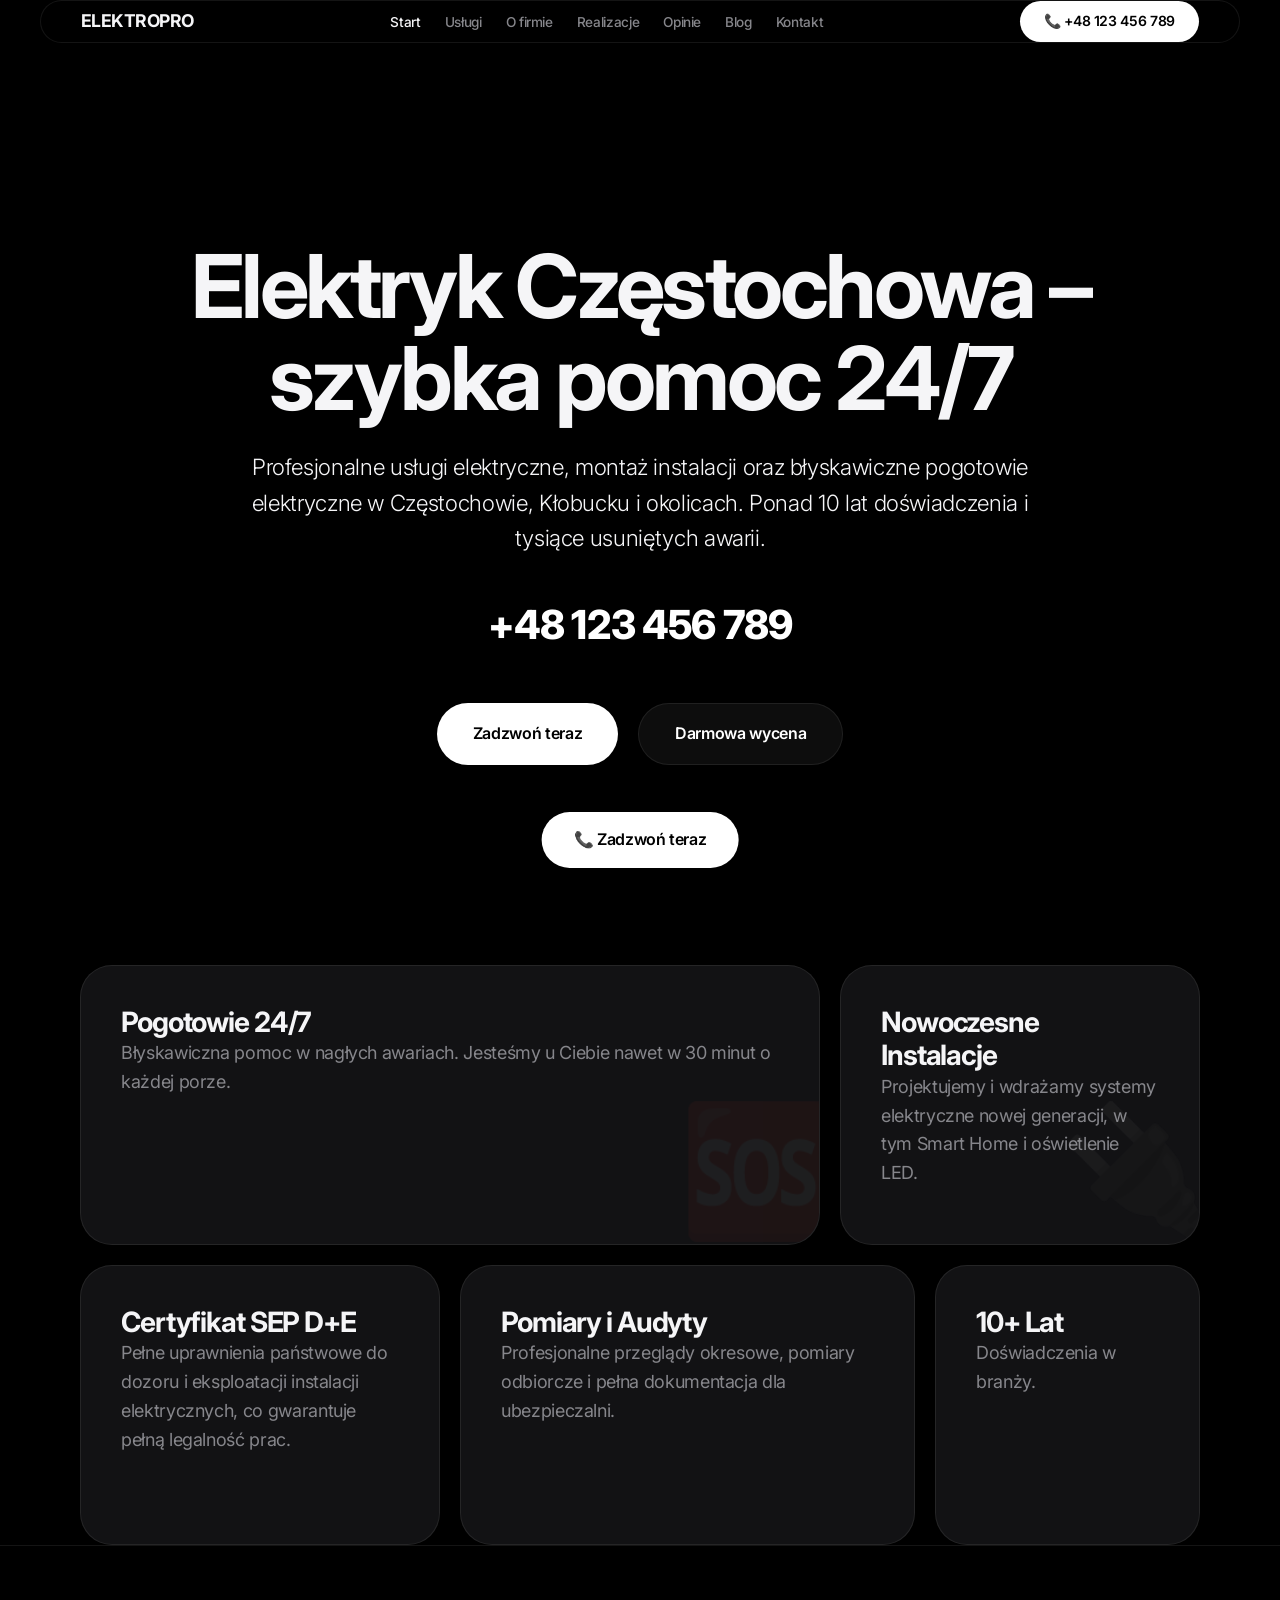
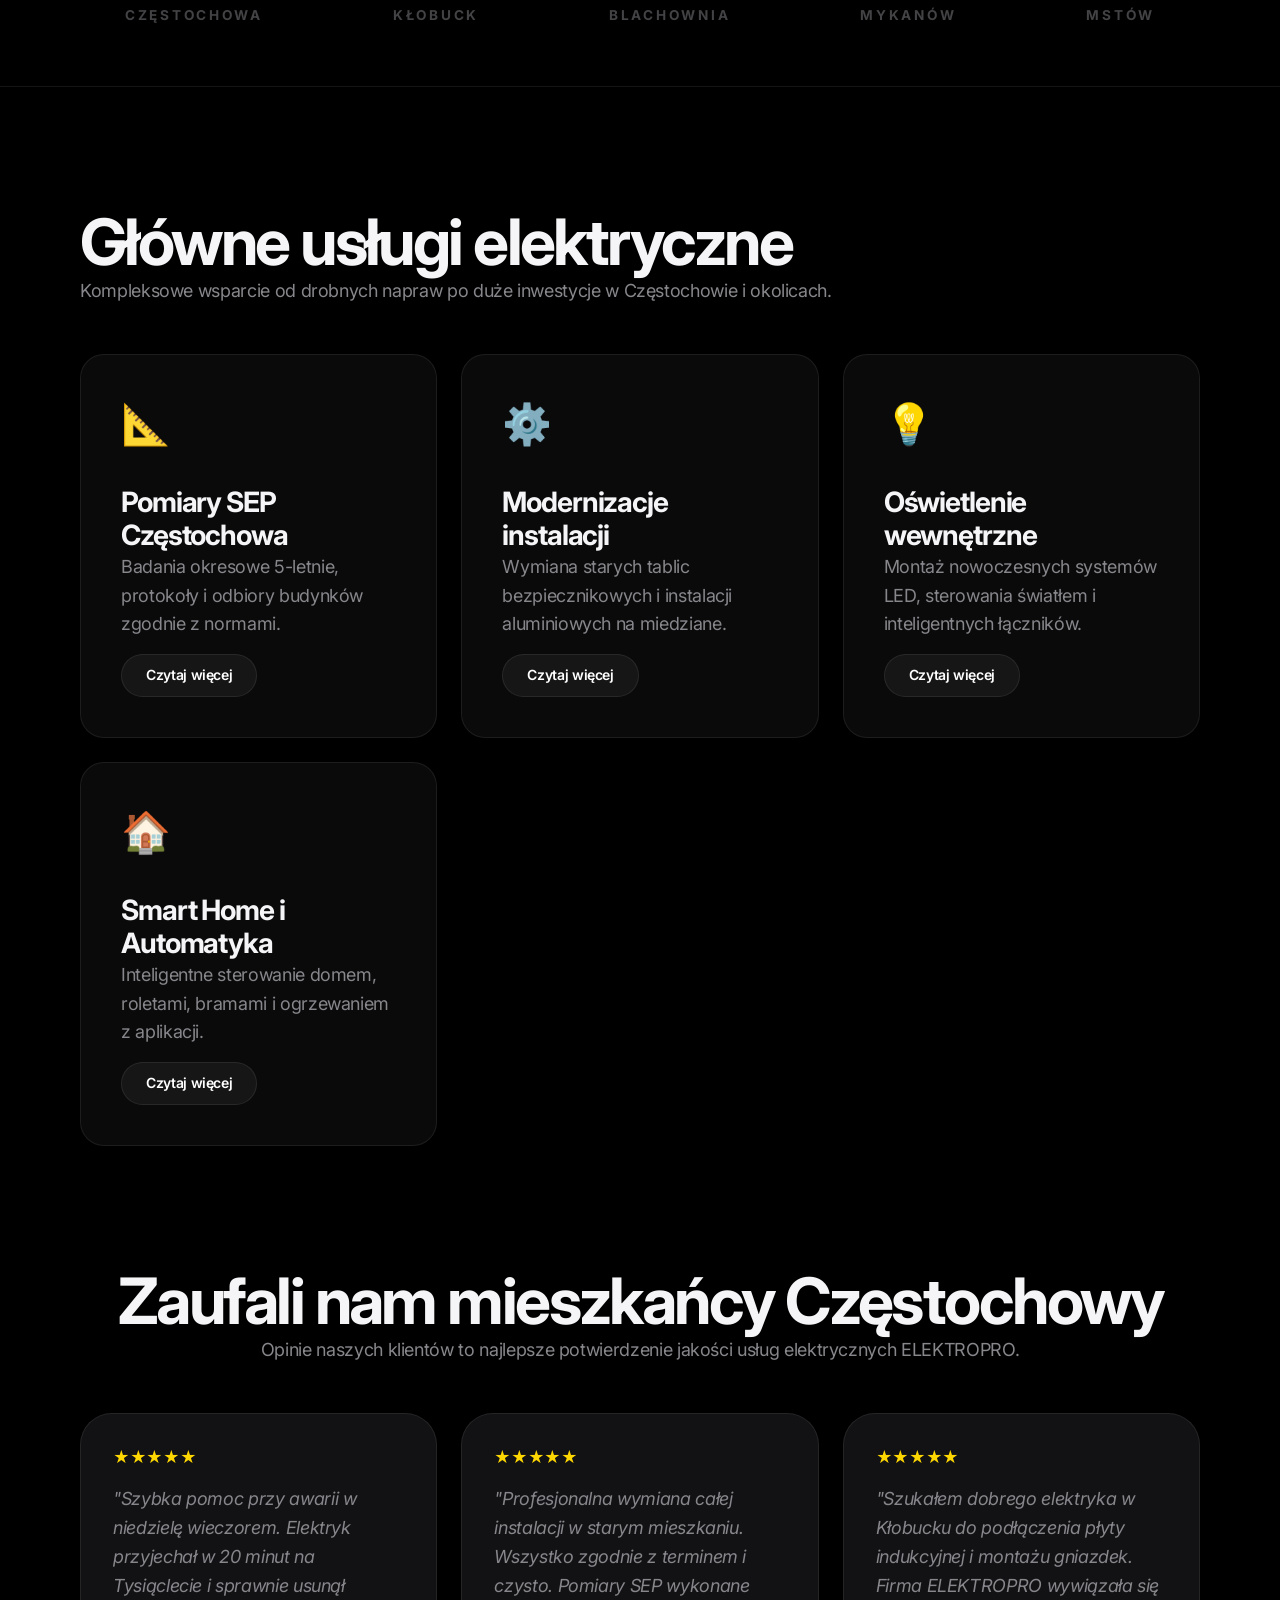
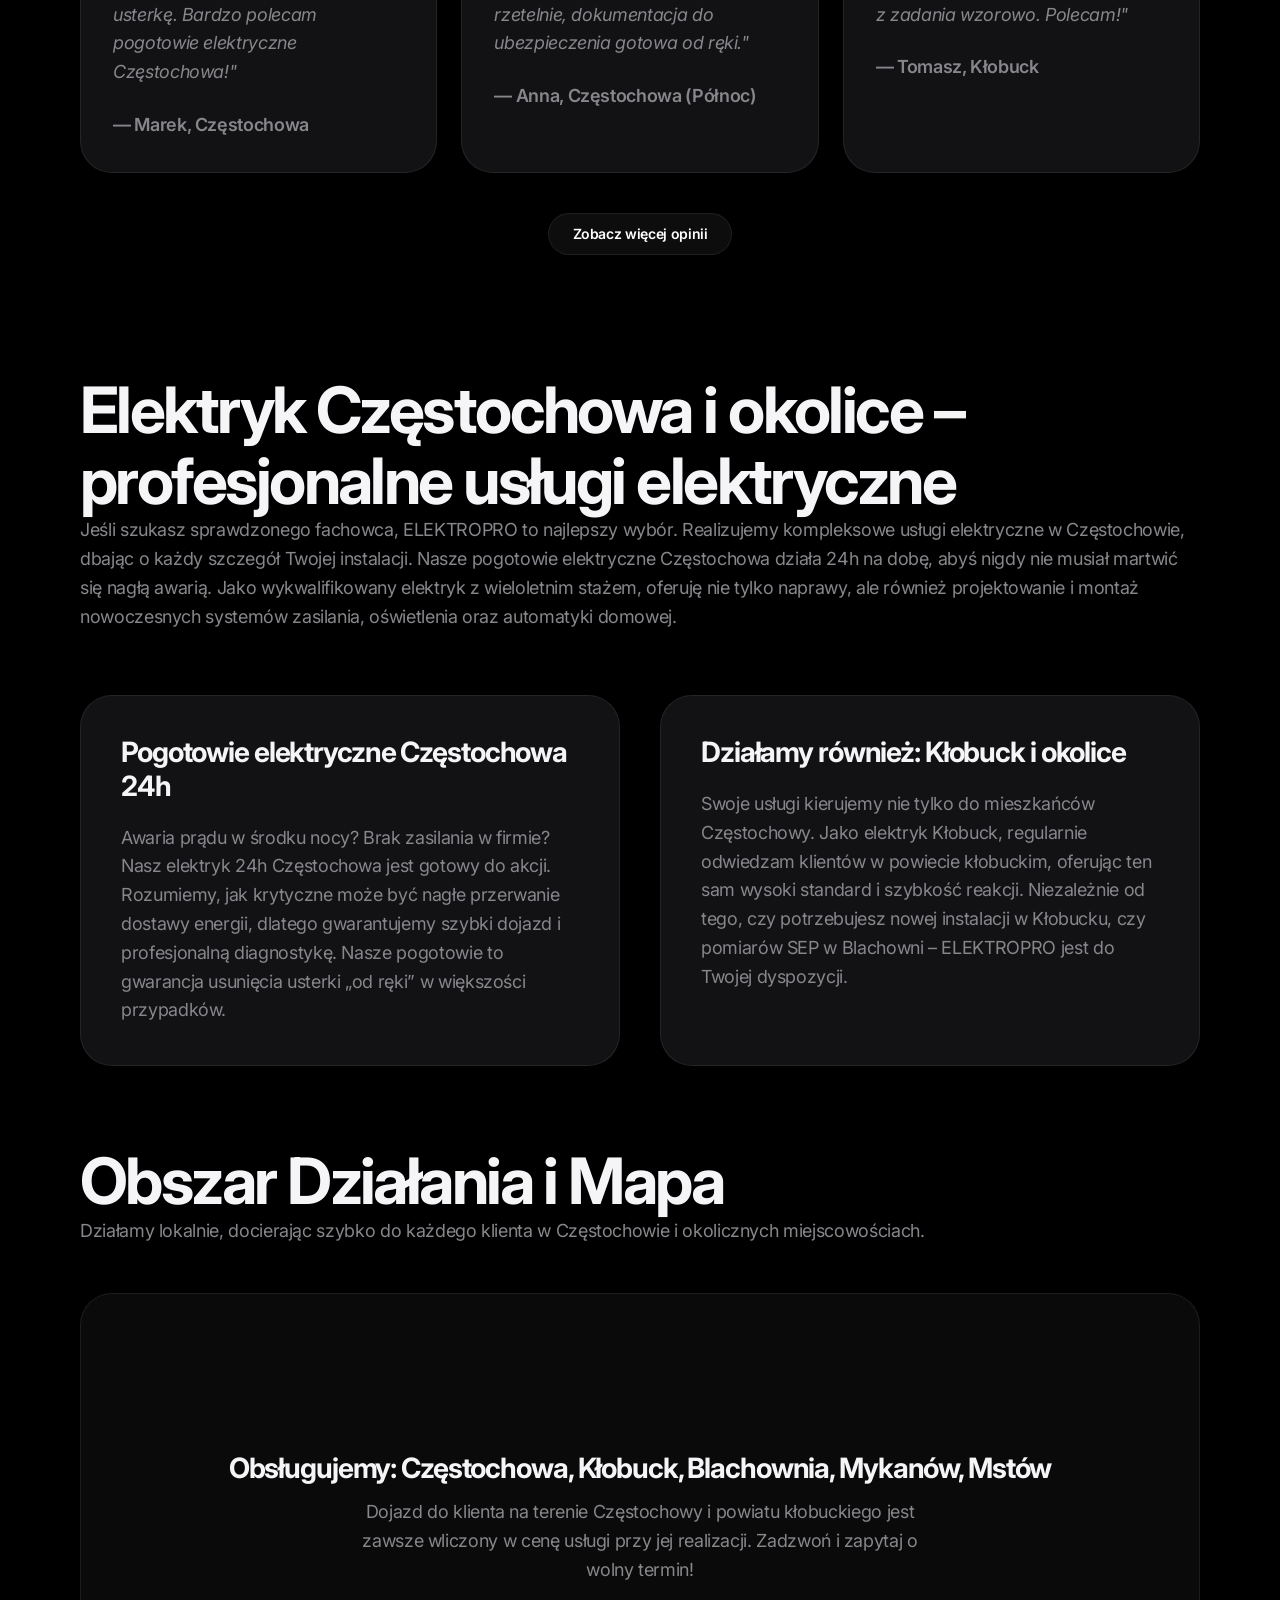
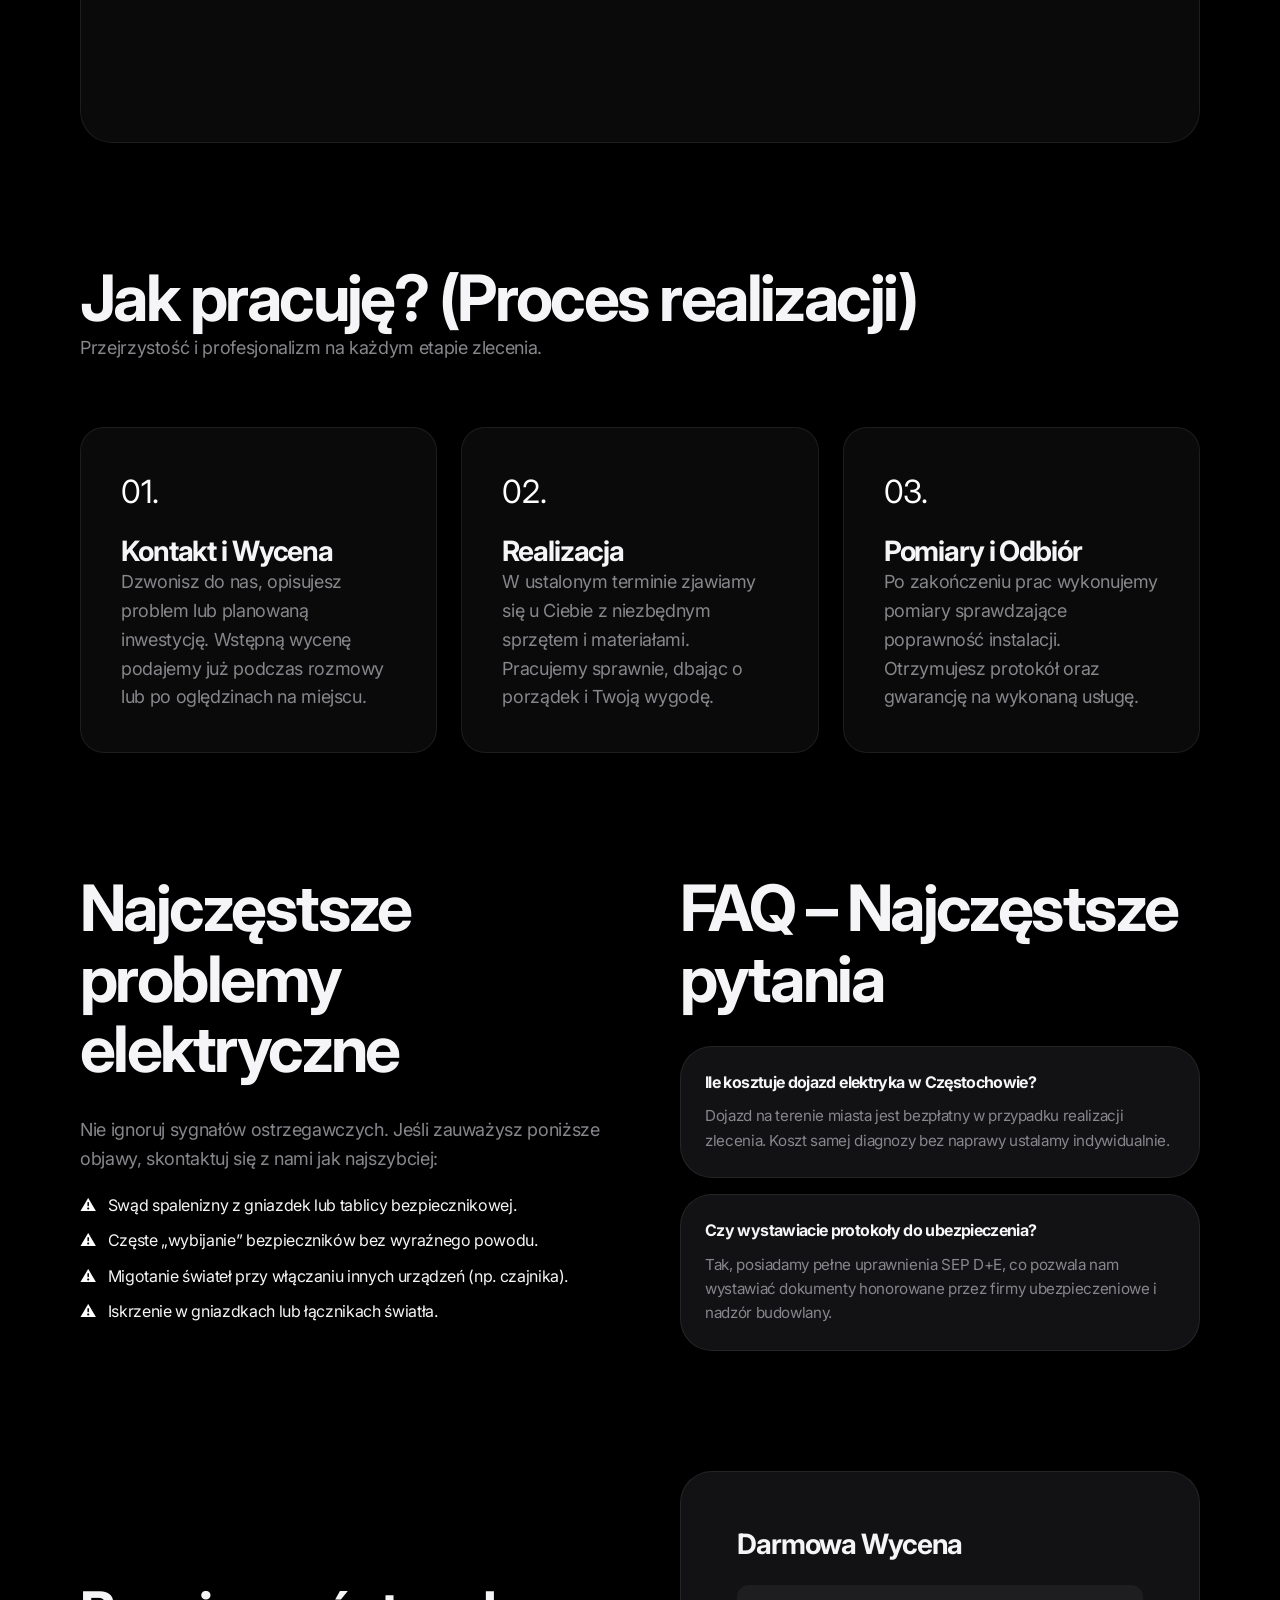
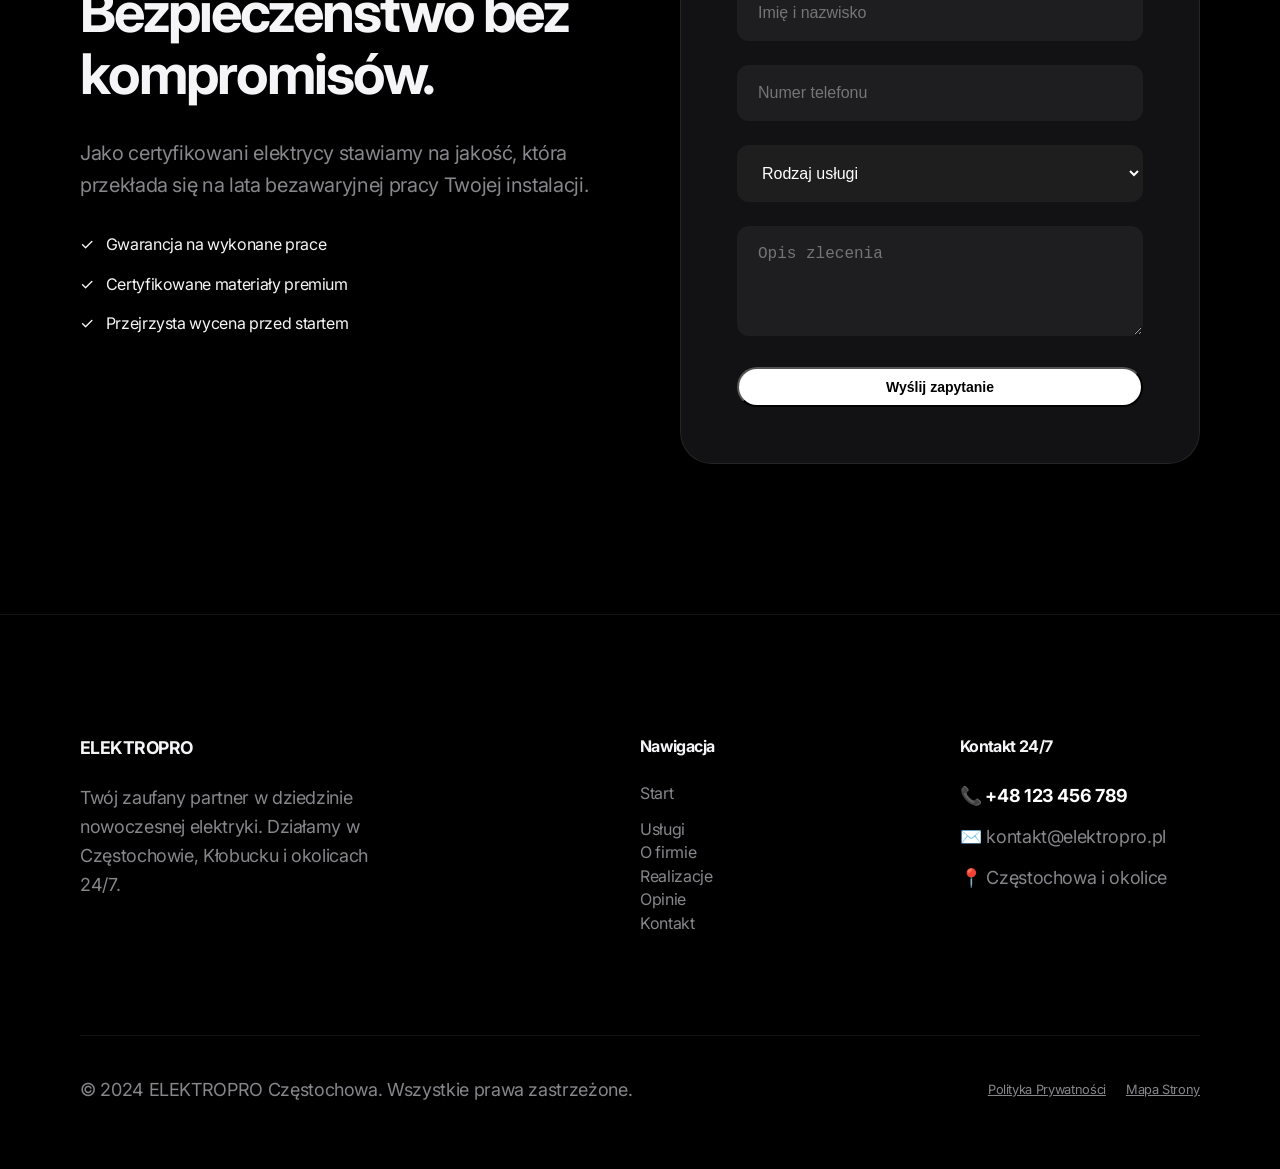
==== commit a7044b40: "Complete redesign and SEO expansion of the electrician website. - Rebuilt Hero sections with high-im" ====
--- a/index.html
+++ b/index.html
@@ -11,11 +11,12 @@
     {
       "@context": "https://schema.org",
       "@type": "Electrician",
-      "name": "ELEKTROPRO Częstochowa",
-      "image": "https://elektropro.pl/img/logo.png",
-      "@id": "",
+      "name": "ELEKTROPRO – Elektryk Częstochowa",
+      "image": "https://elektropro.pl/img/elektryk-czestochowa.jpg",
+      "@id": "https://elektropro.pl",
       "url": "https://elektropro.pl",
       "telephone": "+48123456789",
+      "priceRange": "$$",
       "address": {
         "@type": "PostalAddress",
         "streetAddress": "Częstochowska 1",
@@ -42,23 +43,44 @@
         "opens": "00:00",
         "closes": "23:59"
       },
-      "areaServed": "Częstochowa i okolice"
+      "areaServed": [
+        {
+          "@type": "City",
+          "name": "Częstochowa"
+        },
+        {
+          "@type": "City",
+          "name": "Kłobuck"
+        },
+        {
+          "@type": "City",
+          "name": "Blachownia"
+        }
+      ],
+      "description": "Profesjonalny elektryk w Częstochowie. Pogotowie elektryczne 24h, pomiary SEP, montaż instalacji i modernizacje. Obsługujemy Częstochowę, Kłobuck i okolice."
     }
     </script>
+    <meta property="og:title" content="ELEKTROPRO | Elektryk Częstochowa | Pogotowie 24/7">
+    <meta property="og:description" content="Szybka pomoc elektryczna 24h w Częstochowie. Instalacje, pomiary, modernizacje.">
+    <meta property="og:image" content="https://elektropro.pl/img/elektryk-czestochowa-og.jpg">
+    <meta property="og:url" content="https://elektropro.pl">
+    <meta property="og:type" content="website">
 </head>
 <body class="no-js">
     <header>
         <nav class="container">
-            <div class="logo">ELEKTROPRO</div>
+            <a href="index.html" class="logo" style="text-decoration: none; color: inherit;">ELEKTROPRO</a>
             <ul class="nav-links">
                 <li><a href="index.html" class="active">Start</a></li>
                 <li><a href="uslugi.html">Usługi</a></li>
                 <li><a href="o-mnie.html">O firmie</a></li>
                 <li><a href="realizacje.html">Realizacje</a></li>
+                <li><a href="opinie.html">Opinie</a></li>
+                <li><a href="blog.html">Blog</a></li>
                 <li><a href="kontakt.html">Kontakt</a></li>
             </ul>
             <div class="header-btns">
-                <a href="tel:+48123456789" class="btn btn-primary">Zadzwoń teraz</a>
+                <a href="tel:+48123456789" class="btn btn-primary">📞 +48 123 456 789</a>
             </div>
             <div class="burger">
                 <span></span>
@@ -68,12 +90,15 @@
     </header>
 
     <main>
-        <section class="hero container">
-            <h1 class="fade-up">Usługi Elektryczne Częstochowa.</h1>
-            <p class="fade-up">Szybko, bezpiecznie i 24/7. Profesjonalne wsparcie techniczne dla Twojego domu i firmy, gdy liczy się każda minuta.</p>
-            <div class="hero-btns fade-up">
-                <a href="tel:+48123456789" class="btn btn-primary">Zadzwoń: +48 123 456 789</a>
-                <a href="#wycena" class="btn btn-secondary">Darmowa wycena</a>
+        <section class="hero overlay" style="background-image: url('https://placehold.jp/24/121214/ffffff/1920x1080.png?text=Elektryk+Czestochowa+Praca');" role="img" aria-label="Elektryk Częstochowa przy pracy">
+            <div class="container">
+                <h1 class="fade-up">Elektryk Częstochowa – szybka pomoc 24/7</h1>
+                <p class="hero-sub fade-up">Profesjonalne usługi elektryczne, montaż instalacji oraz błyskawiczne pogotowie elektryczne w Częstochowie, Kłobucku i okolicach. Ponad 10 lat doświadczenia i tysiące usuniętych awarii.</p>
+                <a href="tel:+48123456789" class="phone-large fade-up">+48 123 456 789</a>
+                <div class="hero-btns fade-up">
+                    <a href="tel:+48123456789" class="btn btn-primary">Zadzwoń teraz</a>
+                    <a href="#wycena" class="btn btn-secondary">Darmowa wycena</a>
+                </div>
             </div>
         </section>
 
@@ -90,8 +115,8 @@
                     <div style="position:absolute; bottom: -20px; right: -20px; font-size: 8rem; opacity: 0.05;">🔌</div>
                 </div>
                 <div class="bento-item bento-3">
-                    <h3>SEP D+E</h3>
-                    <p>Pełne uprawnienia do dozoru i eksploatacji.</p>
+                    <h3>Certyfikat SEP D+E</h3>
+                    <p>Pełne uprawnienia państwowe do dozoru i eksploatacji instalacji elektrycznych, co gwarantuje pełną legalność prac.</p>
                 </div>
                 <div class="bento-item bento-4">
                     <h3>Pomiary i Audyty</h3>
@@ -116,68 +141,149 @@
 
         <section class="container fade-up" style="margin-bottom: 120px;">
             <div class="section-head" style="margin-bottom: 48px;">
-                <h2>Nasza Oferta</h2>
-                <p class="text-dim">Kompleksowe wsparcie od drobnych napraw po duże inwestycje.</p>
+                <h2>Główne usługi elektryczne</h2>
+                <p class="text-dim">Kompleksowe wsparcie od drobnych napraw po duże inwestycje w Częstochowie i okolicach.</p>
             </div>
             <div class="services-compact">
                 <div class="service-box">
                     <span class="icon">📐</span>
-                    <h3>Pomiary SEP</h3>
-                    <p class="text-dim">Badania okresowe 5-letnie, protokoły i odbiory budynków.</p>
+                    <h3>Pomiary SEP Częstochowa</h3>
+                    <p class="text-dim">Badania okresowe 5-letnie, protokoły i odbiory budynków zgodnie z normami.</p>
+                    <a href="pomiary-elektryczne.html" class="btn btn-secondary" style="margin-top: 15px;">Czytaj więcej</a>
                 </div>
                 <div class="service-box">
                     <span class="icon">⚙️</span>
-                    <h3>Modernizacje</h3>
-                    <p class="text-dim">Wymiana starych tablic bezpiecznikowych i instalacji aluminiowych.</p>
+                    <h3>Modernizacje instalacji</h3>
+                    <p class="text-dim">Wymiana starych tablic bezpiecznikowych i instalacji aluminiowych na miedziane.</p>
+                    <a href="modernizacja-instalacji.html" class="btn btn-secondary" style="margin-top: 15px;">Czytaj więcej</a>
                 </div>
                 <div class="service-box">
                     <span class="icon">💡</span>
-                    <h3>Oświetlenie</h3>
-                    <p class="text-dim">Montaż nowoczesnych systemów LED i sterowania światłem.</p>
+                    <h3>Oświetlenie wewnętrzne</h3>
+                    <p class="text-dim">Montaż nowoczesnych systemów LED, sterowania światłem i inteligentnych łączników.</p>
+                    <a href="uslugi.html" class="btn btn-secondary" style="margin-top: 15px;">Czytaj więcej</a>
                 </div>
                 <div class="service-box">
                     <span class="icon">🏠</span>
-                    <h3>Smart Home</h3>
-                    <p class="text-dim">Inteligentne sterowanie domem, roletami i ogrzewaniem.</p>
+                    <h3>Smart Home i Automatyka</h3>
+                    <p class="text-dim">Inteligentne sterowanie domem, roletami, bramami i ogrzewaniem z aplikacji.</p>
+                    <a href="uslugi.html" class="btn btn-secondary" style="margin-top: 15px;">Czytaj więcej</a>
                 </div>
             </div>
         </section>
 
         <section class="container fade-up" style="margin-bottom: 120px;">
             <div class="section-head" style="margin-bottom: 48px; text-align: center;">
-                <h2>Opinie Klientów</h2>
-                <p class="text-dim">Zaufanie, na które pracujemy każdego dnia.</p>
+                <h2>Zaufali nam mieszkańcy Częstochowy</h2>
+                <p class="text-dim">Opinie naszych klientów to najlepsze potwierdzenie jakości usług elektrycznych ELEKTROPRO.</p>
             </div>
             <div class="services-compact" style="grid-template-columns: repeat(auto-fit, minmax(300px, 1fr));">
                 <div class="bento-item" style="padding: 32px;">
                     <div style="color: #FFD700; margin-bottom: 16px;">★★★★★</div>
-                    <p class="text-dim" style="font-style: italic; margin-bottom: 24px;">"Szybka pomoc przy awarii w niedzielę wieczorem. Pan Jan przyjechał w 20 minut i sprawnie usunął usterkę. Bardzo polecam!"</p>
+                    <p class="text-dim" style="font-style: italic; margin-bottom: 24px;">"Szybka pomoc przy awarii w niedzielę wieczorem. Elektryk przyjechał w 20 minut na Tysiąclecie i sprawnie usunął usterkę. Bardzo polecam pogotowie elektryczne Częstochowa!"</p>
                     <p style="font-weight: 600;">— Marek, Częstochowa</p>
                 </div>
                 <div class="bento-item" style="padding: 32px;">
                     <div style="color: #FFD700; margin-bottom: 16px;">★★★★★</div>
-                    <p class="text-dim" style="font-style: italic; margin-bottom: 24px;">"Profesjonalna wymiana całej instalacji w starym mieszkaniu. Wszystko zgodnie z terminem i czysto. Dokumentacja do pomiarów wzorowa."</p>
-                    <p style="font-weight: 600;">— Anna, dzielnica Północ</p>
+                    <p class="text-dim" style="font-style: italic; margin-bottom: 24px;">"Profesjonalna wymiana całej instalacji w starym mieszkaniu. Wszystko zgodnie z terminem i czysto. Pomiary SEP wykonane rzetelnie, dokumentacja do ubezpieczenia gotowa od ręki."</p>
+                    <p style="font-weight: 600;">— Anna, Częstochowa (Północ)</p>
                 </div>
                 <div class="bento-item" style="padding: 32px;">
                     <div style="color: #FFD700; margin-bottom: 16px;">★★★★★</div>
-                    <p class="text-dim" style="font-style: italic; margin-bottom: 24px;">"Instalacja Smart Home działa bez zarzutu. Świetny kontakt i doradztwo w wyborze osprzętu. Nowoczesne podejście do klienta."</p>
+                    <p class="text-dim" style="font-style: italic; margin-bottom: 24px;">"Szukałem dobrego elektryka w Kłobucku do podłączenia płyty indukcyjnej i montażu gniazdek. Firma ELEKTROPRO wywiązała się z zadania wzorowo. Polecam!"</p>
                     <p style="font-weight: 600;">— Tomasz, Kłobuck</p>
                 </div>
             </div>
-        </section>
-
-        <section class="container fade-up" style="margin-bottom: 120px;">
-            <div class="section-head" style="margin-bottom: 48px; text-align: center;">
-                <h2>Obszar Działania</h2>
-                <p class="text-dim">Działamy lokalnie, docierając szybko do każdego klienta.</p>
-            </div>
-            <div style="width: 100%; height: 350px; background: #0A0A0B; border: 1px solid var(--border); border-radius: var(--radius-xl); display: flex; align-items: center; justify-content: center; position: relative; overflow: hidden;">
-                <div style="text-align: center; z-index: 1;">
-                    <h3 style="margin-bottom: 12px;">Częstochowa i okolice (do 50km)</h3>
-                    <p class="text-dim">Dojazd do klienta w cenie usługi.</p>
-                </div>
-                <div style="position: absolute; width: 100%; height: 100%; opacity: 0.1; background: url('https://placehold.jp/100/121214/ffffff/1200x350.png?text=Mapa+Czestochowa') center/cover;"></div>
+            <div style="text-align: center; margin-top: 40px;">
+                <a href="opinie.html" class="btn btn-secondary">Zobacz więcej opinii</a>
+            </div>
+        </section>
+
+        <section class="container fade-up" style="margin-bottom: 120px;">
+            <div class="section-head">
+                <h2>Elektryk Częstochowa i okolice – profesjonalne usługi elektryczne</h2>
+                <p class="text-dim">Jeśli szukasz sprawdzonego fachowca, ELEKTROPRO to najlepszy wybór. Realizujemy kompleksowe usługi elektryczne w Częstochowie, dbając o każdy szczegół Twojej instalacji. Nasze pogotowie elektryczne Częstochowa działa 24h na dobę, abyś nigdy nie musiał martwić się nagłą awarią. Jako wykwalifikowany elektryk z wieloletnim stażem, oferuję nie tylko naprawy, ale również projektowanie i montaż nowoczesnych systemów zasilania, oświetlenia oraz automatyki domowej.</p>
+            </div>
+
+            <div class="grid-2" style="display: grid; grid-template-columns: 1fr 1fr; gap: 40px; margin-bottom: 80px;">
+                <div class="bento-item">
+                    <h3 style="margin-bottom: 20px;">Pogotowie elektryczne Częstochowa 24h</h3>
+                    <p class="text-dim">Awaria prądu w środku nocy? Brak zasilania w firmie? Nasz elektryk 24h Częstochowa jest gotowy do akcji. Rozumiemy, jak krytyczne może być nagłe przerwanie dostawy energii, dlatego gwarantujemy szybki dojazd i profesjonalną diagnostykę. Nasze pogotowie to gwarancja usunięcia usterki „od ręki” w większości przypadków.</p>
+                </div>
+                <div class="bento-item">
+                    <h3 style="margin-bottom: 20px;">Działamy również: Kłobuck i okolice</h3>
+                    <p class="text-dim">Swoje usługi kierujemy nie tylko do mieszkańców Częstochowy. Jako elektryk Kłobuck, regularnie odwiedzam klientów w powiecie kłobuckim, oferując ten sam wysoki standard i szybkość reakcji. Niezależnie od tego, czy potrzebujesz nowej instalacji w Kłobucku, czy pomiarów SEP w Blachowni – ELEKTROPRO jest do Twojej dyspozycji.</p>
+                </div>
+            </div>
+
+            <div class="section-head" style="margin-bottom: 48px;">
+                <h2>Obszar Działania i Mapa</h2>
+                <p class="text-dim">Działamy lokalnie, docierając szybko do każdego klienta w Częstochowie i okolicznych miejscowościach.</p>
+            </div>
+            <div style="width: 100%; height: 450px; background: #0A0A0B; border: 1px solid var(--border); border-radius: var(--radius-xl); display: flex; align-items: center; justify-content: center; position: relative; overflow: hidden;">
+                <div style="text-align: center; z-index: 1; padding: 40px;">
+                    <h3 style="margin-bottom: 12px;">Obsługujemy: Częstochowa, Kłobuck, Blachownia, Mykanów, Mstów</h3>
+                    <p class="text-dim" style="max-width: 600px; margin: 0 auto;">Dojazd do klienta na terenie Częstochowy i powiatu kłobuckiego jest zawsze wliczony w cenę usługi przy jej realizacji. Zadzwoń i zapytaj o wolny termin!</p>
+                </div>
+                <div style="position: absolute; width: 100%; height: 100%; opacity: 0.1; background: url('https://placehold.jp/100/121214/ffffff/1200x450.png?text=Interaktywna+Mapa+Uslug') center/cover;"></div>
+            </div>
+        </section>
+
+        <section class="container fade-up" style="margin-bottom: 120px;">
+            <div class="section-head">
+                <h2>Jak pracuję? (Proces realizacji)</h2>
+                <p class="text-dim">Przejrzystość i profesjonalizm na każdym etapie zlecenia.</p>
+            </div>
+            <div class="services-compact" style="grid-template-columns: repeat(auto-fit, minmax(250px, 1fr));">
+                <div class="service-box">
+                    <span style="font-size: 2rem; color: #fff; margin-bottom: 20px; display: block;">01.</span>
+                    <h3>Kontakt i Wycena</h3>
+                    <p class="text-dim">Dzwonisz do nas, opisujesz problem lub planowaną inwestycję. Wstępną wycenę podajemy już podczas rozmowy lub po oględzinach na miejscu.</p>
+                </div>
+                <div class="service-box">
+                    <span style="font-size: 2rem; color: #fff; margin-bottom: 20px; display: block;">02.</span>
+                    <h3>Realizacja</h3>
+                    <p class="text-dim">W ustalonym terminie zjawiamy się u Ciebie z niezbędnym sprzętem i materiałami. Pracujemy sprawnie, dbając o porządek i Twoją wygodę.</p>
+                </div>
+                <div class="service-box">
+                    <span style="font-size: 2rem; color: #fff; margin-bottom: 20px; display: block;">03.</span>
+                    <h3>Pomiary i Odbiór</h3>
+                    <p class="text-dim">Po zakończeniu prac wykonujemy pomiary sprawdzające poprawność instalacji. Otrzymujesz protokół oraz gwarancję na wykonaną usługę.</p>
+                </div>
+            </div>
+        </section>
+
+        <section class="container fade-up" style="margin-bottom: 120px;">
+            <div class="grid-2" style="display: grid; grid-template-columns: 1fr 1fr; gap: 80px;">
+                <div>
+                    <h2 style="margin-bottom: 32px;">Najczęstsze problemy elektryczne</h2>
+                    <p class="text-dim mb-20">Nie ignoruj sygnałów ostrzegawczych. Jeśli zauważysz poniższe objawy, skontaktuj się z nami jak najszybciej:</p>
+                    <ul style="list-style: none;">
+                        <li style="margin-bottom: 12px; display: flex; align-items: flex-start; gap: 12px;">
+                            <span style="color: #fff;">⚠</span> Swąd spalenizny z gniazdek lub tablicy bezpiecznikowej.
+                        </li>
+                        <li style="margin-bottom: 12px; display: flex; align-items: flex-start; gap: 12px;">
+                            <span style="color: #fff;">⚠</span> Częste „wybijanie” bezpieczników bez wyraźnego powodu.
+                        </li>
+                        <li style="margin-bottom: 12px; display: flex; align-items: flex-start; gap: 12px;">
+                            <span style="color: #fff;">⚠</span> Migotanie świateł przy włączaniu innych urządzeń (np. czajnika).
+                        </li>
+                        <li style="margin-bottom: 12px; display: flex; align-items: flex-start; gap: 12px;">
+                            <span style="color: #fff;">⚠</span> Iskrzenie w gniazdkach lub łącznikach światła.
+                        </li>
+                    </ul>
+                </div>
+                <div>
+                    <h2 style="margin-bottom: 32px;">FAQ – Najczęstsze pytania</h2>
+                    <div class="bento-item" style="padding: 24px; margin-bottom: 16px;">
+                        <h4 style="margin-bottom: 10px;">Ile kosztuje dojazd elektryka w Częstochowie?</h4>
+                        <p class="text-dim" style="font-size: 0.95rem;">Dojazd na terenie miasta jest bezpłatny w przypadku realizacji zlecenia. Koszt samej diagnozy bez naprawy ustalamy indywidualnie.</p>
+                    </div>
+                    <div class="bento-item" style="padding: 24px;">
+                        <h4 style="margin-bottom: 10px;">Czy wystawiacie protokoły do ubezpieczenia?</h4>
+                        <p class="text-dim" style="font-size: 0.95rem;">Tak, posiadamy pełne uprawnienia SEP D+E, co pozwala nam wystawiać dokumenty honorowane przez firmy ubezpieczeniowe i nadzór budowlany.</p>
+                    </div>
+                </div>
             </div>
         </section>
 
@@ -222,31 +328,38 @@
             <div class="footer-grid">
                 <div>
                     <div class="logo" style="margin-bottom: 24px;">ELEKTROPRO</div>
-                    <p class="text-dim" style="max-width: 300px;">Twój zaufany partner w dziedzinie nowoczesnej elektryki. Działamy w Częstochowie i okolicach 24/7.</p>
+                    <p class="text-dim" style="max-width: 300px;">Twój zaufany partner w dziedzinie nowoczesnej elektryki. Działamy w Częstochowie, Kłobucku i okolicach 24/7.</p>
                 </div>
                 <div>
                     <h4 style="margin-bottom: 24px;">Nawigacja</h4>
                     <ul style="list-style: none;" class="nav-links-footer">
                         <li style="margin-bottom: 12px;"><a href="index.html" class="text-dim">Start</a></li>
-                        <li style="margin-bottom: 12px;"><a href="uslugi.html" class="text-dim">Usługi</a></li>
-                        <li style="margin-bottom: 12px;"><a href="kontakt.html" class="text-dim">Kontakt</a></li>
+                        <li><a href="uslugi.html" class="text-dim">Usługi</a></li>
+                        <li><a href="o-mnie.html" class="text-dim">O firmie</a></li>
+                        <li><a href="realizacje.html" class="text-dim">Realizacje</a></li>
+                        <li><a href="opinie.html" class="text-dim">Opinie</a></li>
+                        <li><a href="kontakt.html" class="text-dim">Kontakt</a></li>
                     </ul>
                 </div>
                 <div>
-                    <h4 style="margin-bottom: 24px;">Kontakt</h4>
-                    <p class="text-dim" style="margin-bottom: 12px;">+48 123 456 789</p>
-                    <p class="text-dim">kontakt@elektropro.pl</p>
+                    <h4 style="margin-bottom: 24px;">Kontakt 24/7</h4>
+                    <p class="text-dim" style="margin-bottom: 12px; font-weight: 700; color: #fff;">📞 +48 123 456 789</p>
+                    <p class="text-dim">✉️ kontakt@elektropro.pl</p>
+                    <p class="text-dim" style="margin-top: 12px;">📍 Częstochowa i okolice</p>
                 </div>
             </div>
             <div class="footer-bottom">
                 <p>&copy; 2024 ELEKTROPRO Częstochowa. Wszystkie prawa zastrzeżone.</p>
-                <a href="polityka-prywatnosci.html" class="text-dim">Polityka Prywatności</a>
+                <div style="display: flex; gap: 20px;">
+                    <a href="polityka-prywatnosci.html" class="text-dim">Polityka Prywatności</a>
+                    <a href="sitemap.xml" class="text-dim">Mapa Strony</a>
+                </div>
             </div>
         </div>
     </footer>
 
     <div class="sticky-cta">
-        <a href="tel:+48123456789" class="btn btn-primary">📞 Zadzwoń</a>
+        <a href="tel:+48123456789" class="btn btn-primary">📞 Zadzwoń teraz</a>
     </div>
 
     <script src="js/script.js"></script>
--- a/css/style.css
+++ b/css/style.css
@@ -195,25 +195,67 @@
 
 /* Hero Section */
 .hero {
-    padding: 200px 0 120px;
+    padding: 240px 0 160px;
     text-align: center;
-    background: radial-gradient(circle at center, #111111 0%, #000000 100%);
+    position: relative;
+    overflow: hidden;
+    background-size: cover;
+    background-position: center;
+}
+
+.hero.overlay::before {
+    content: '';
+    position: absolute;
+    top: 0;
+    left: 0;
+    width: 100%;
+    height: 100%;
+    background: linear-gradient(0deg, rgba(0,0,0,1) 0%, rgba(0,0,0,0.6) 50%, rgba(0,0,0,0.8) 100%);
+    z-index: 1;
+}
+
+.hero .container {
+    position: relative;
+    z-index: 2;
 }
 
 .hero h1 {
-    margin-bottom: 32px;
-}
-
-.hero p {
-    max-width: 650px;
-    margin: 0 auto 48px;
-    font-size: 1.5rem;
+    margin-bottom: 24px;
+    font-size: clamp(2.5rem, 8vw, 5.5rem);
+}
+
+.hero .hero-sub {
+    max-width: 800px;
+    margin: 0 auto 40px;
+    font-size: 1.4rem;
+    color: var(--text-main);
+    font-weight: 300;
+}
+
+.hero .phone-large {
+    display: block;
+    font-size: 2.5rem;
+    font-weight: 800;
+    color: #fff;
+    text-decoration: none;
+    margin-bottom: 48px;
+    letter-spacing: -0.02em;
+    transition: transform 0.3s var(--ease);
+}
+
+.hero .phone-large:hover {
+    transform: scale(1.05);
 }
 
 .hero-btns {
     display: flex;
-    gap: 16px;
+    gap: 20px;
     justify-content: center;
+}
+
+.hero-btns .btn {
+    padding: 18px 36px;
+    font-size: 1rem;
 }
 
 /* Bento Grid - Refined */
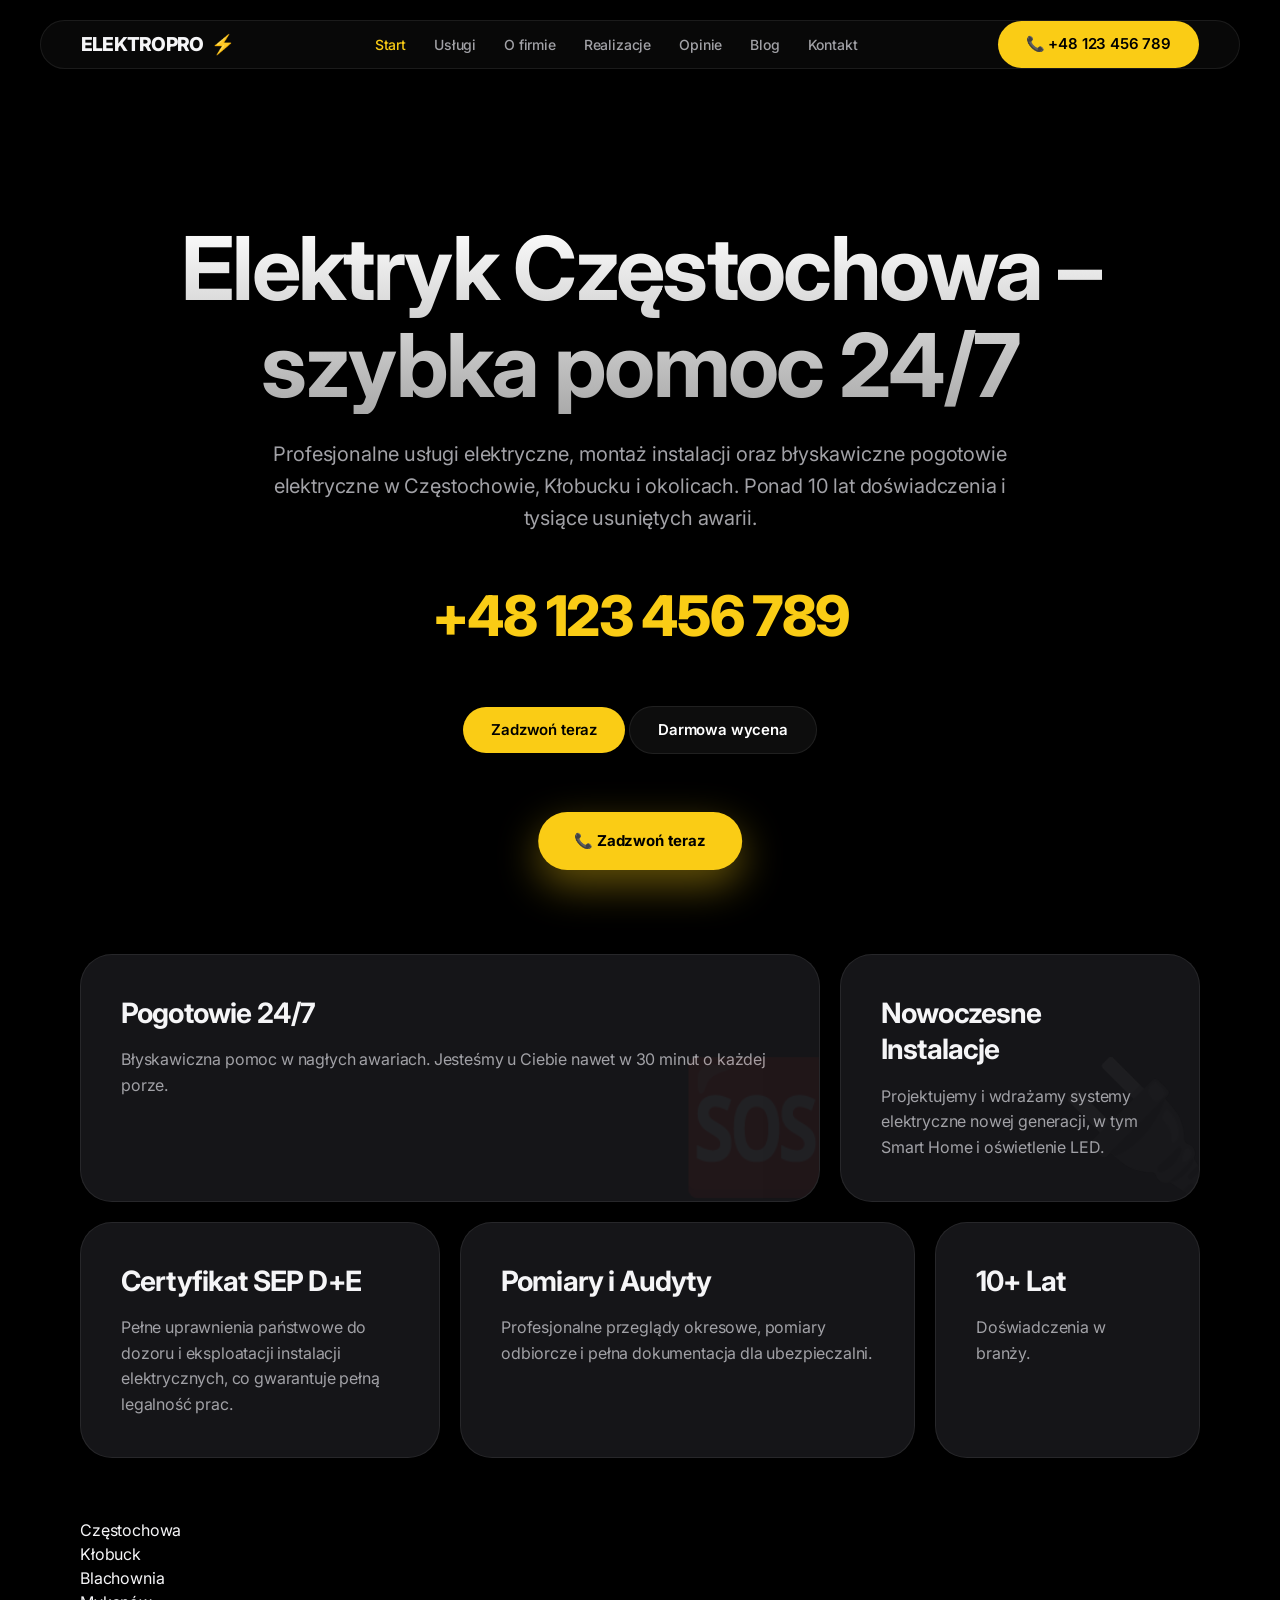
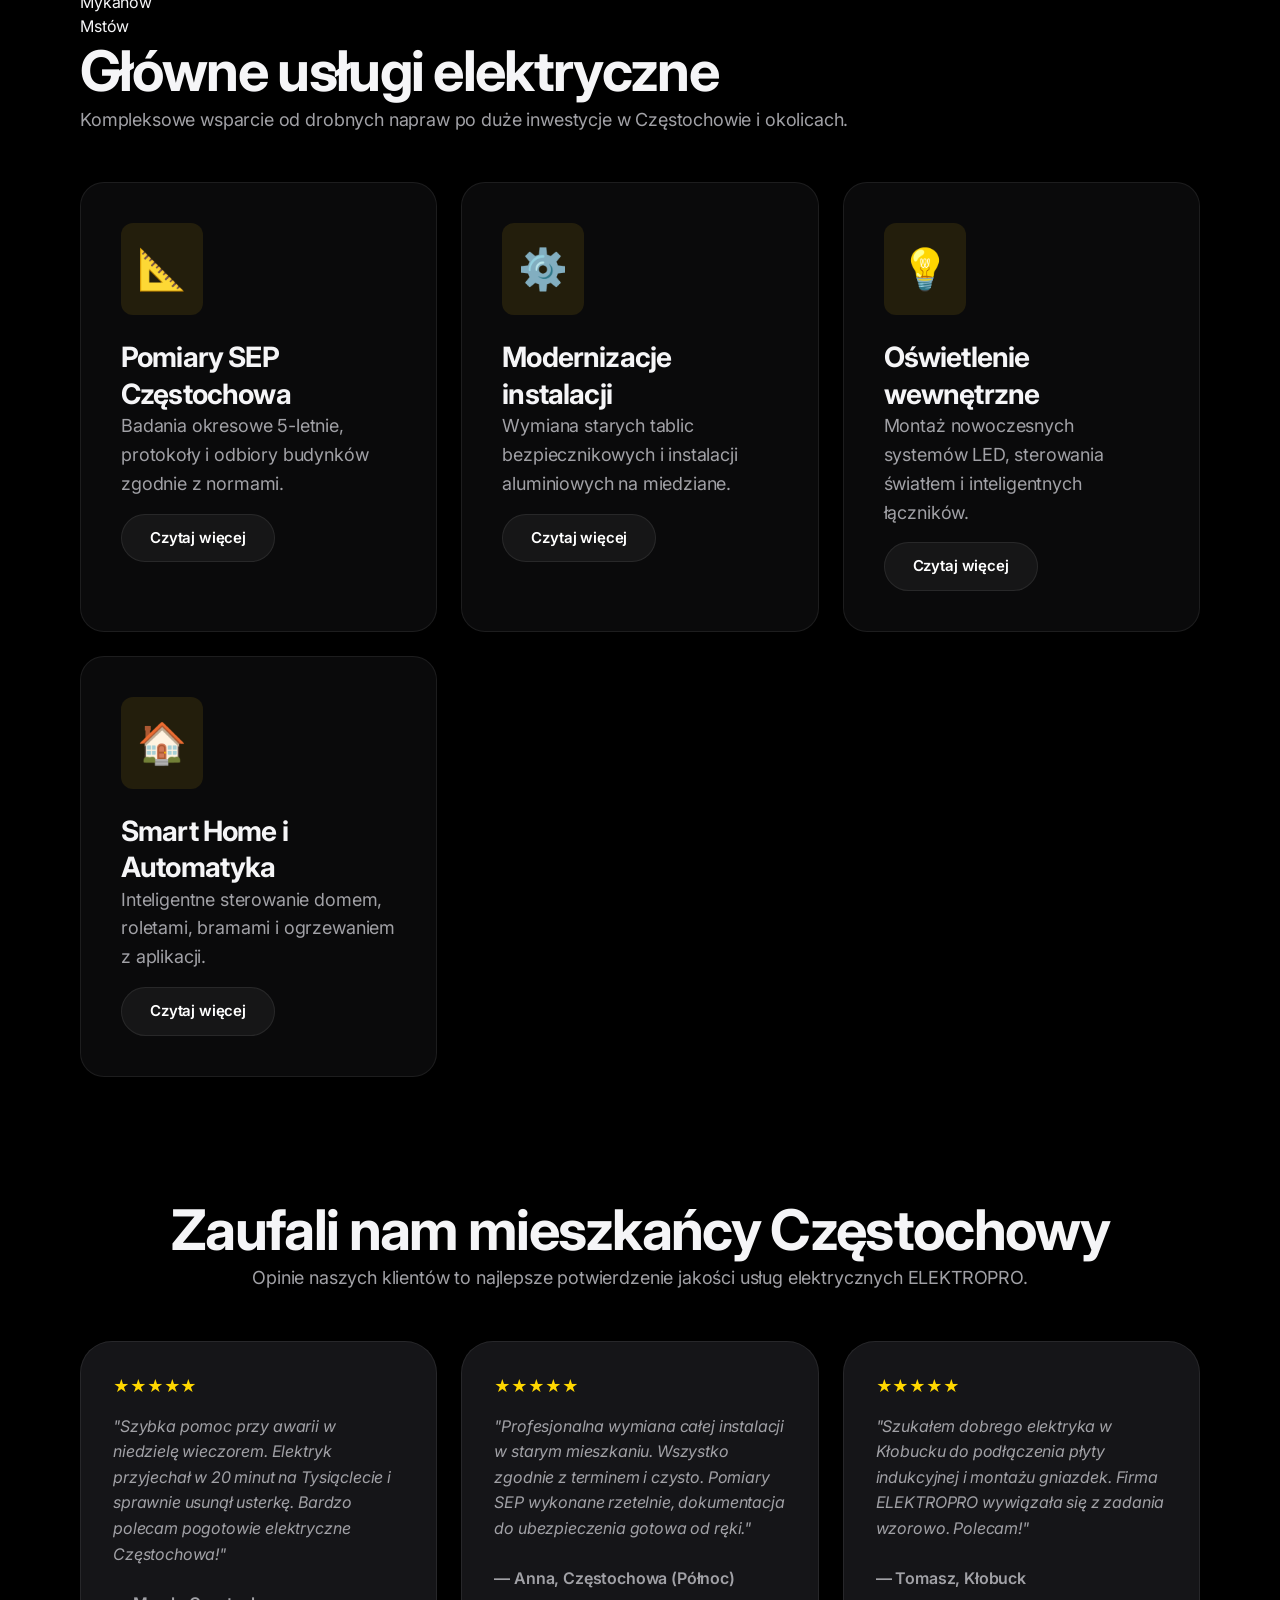
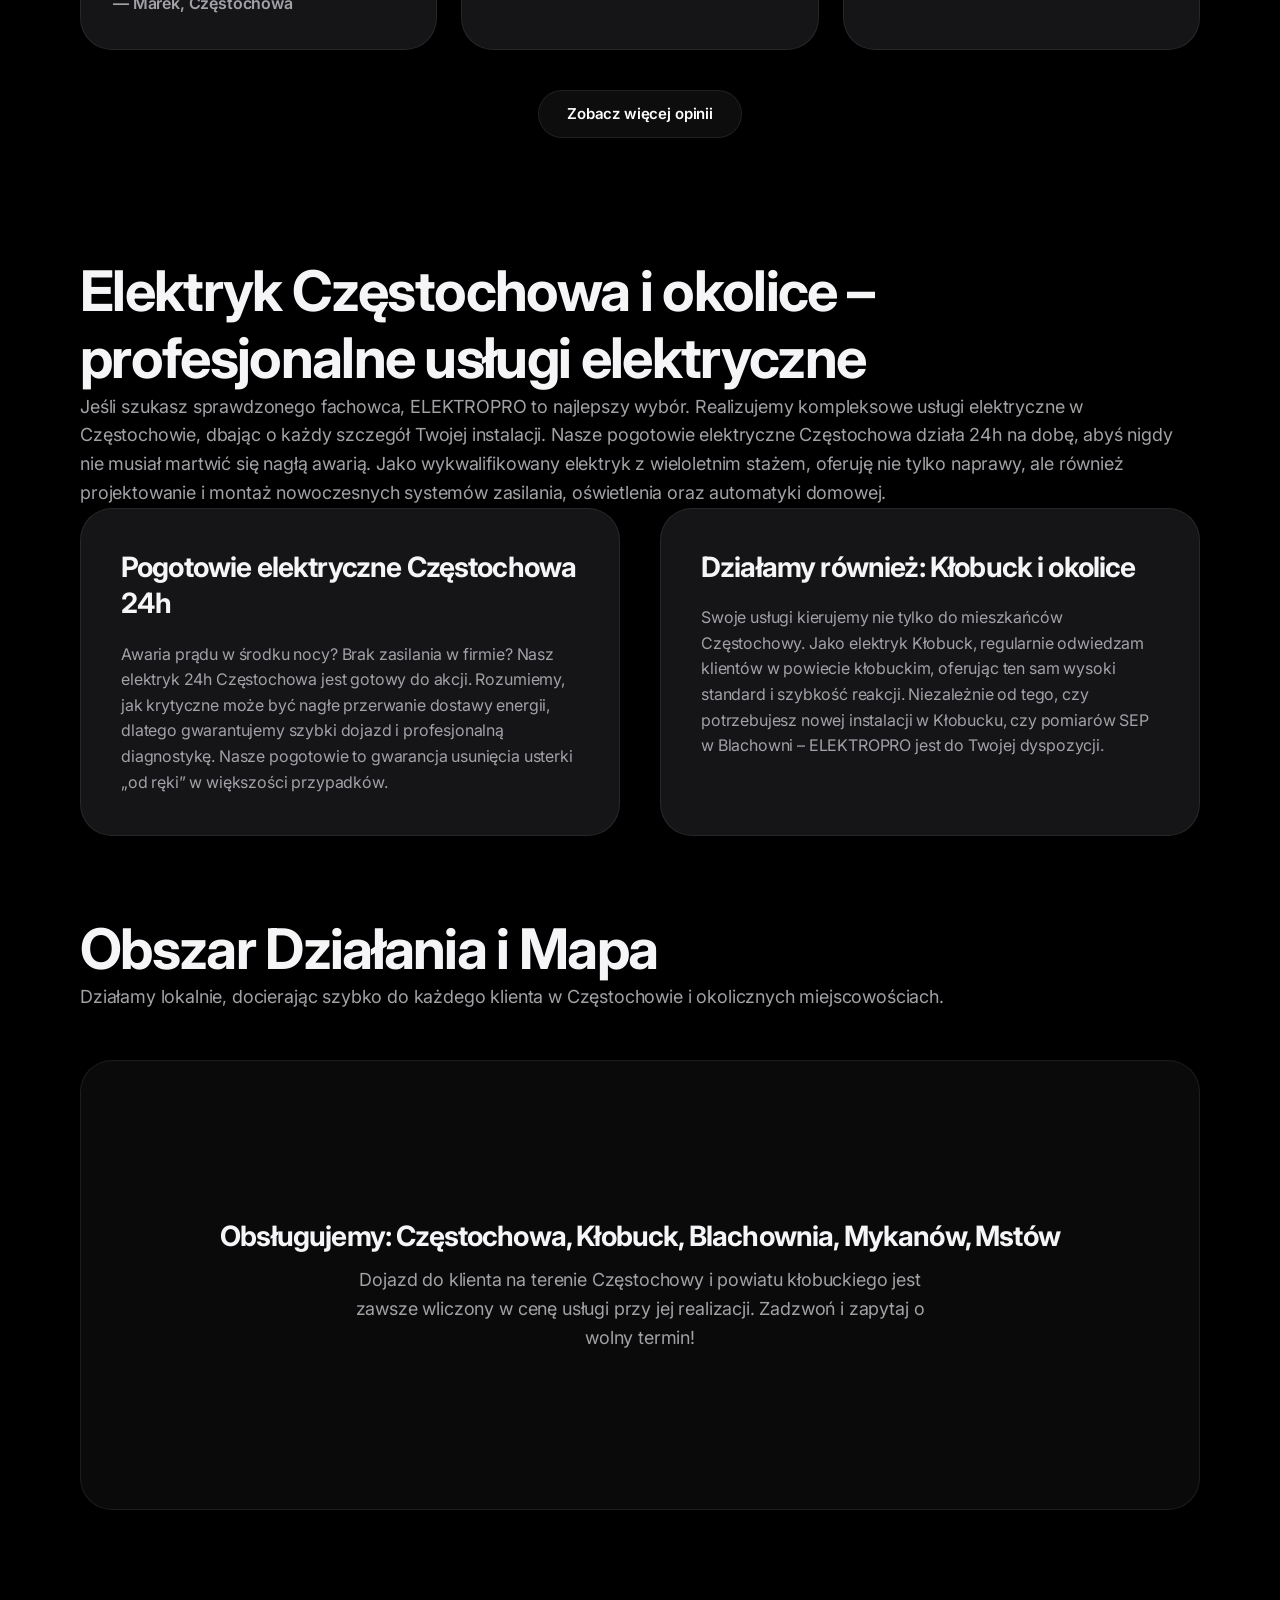
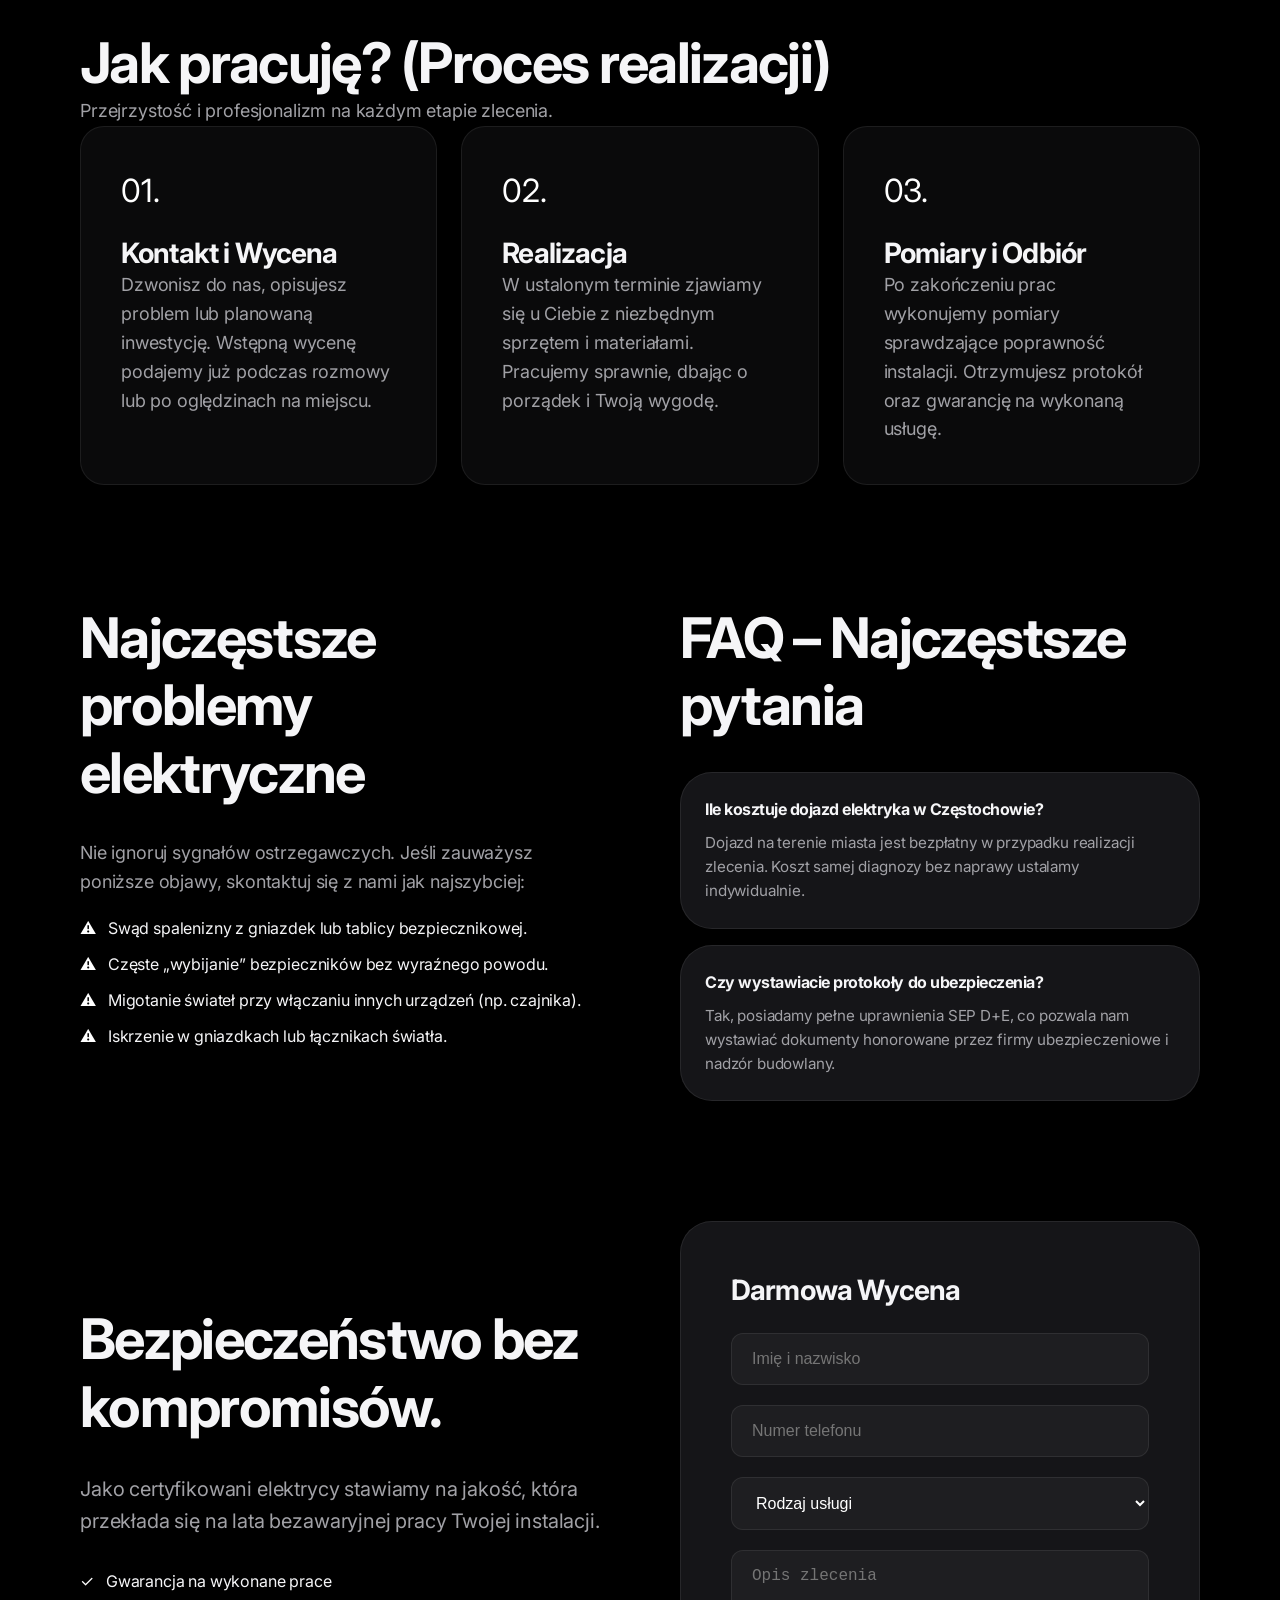
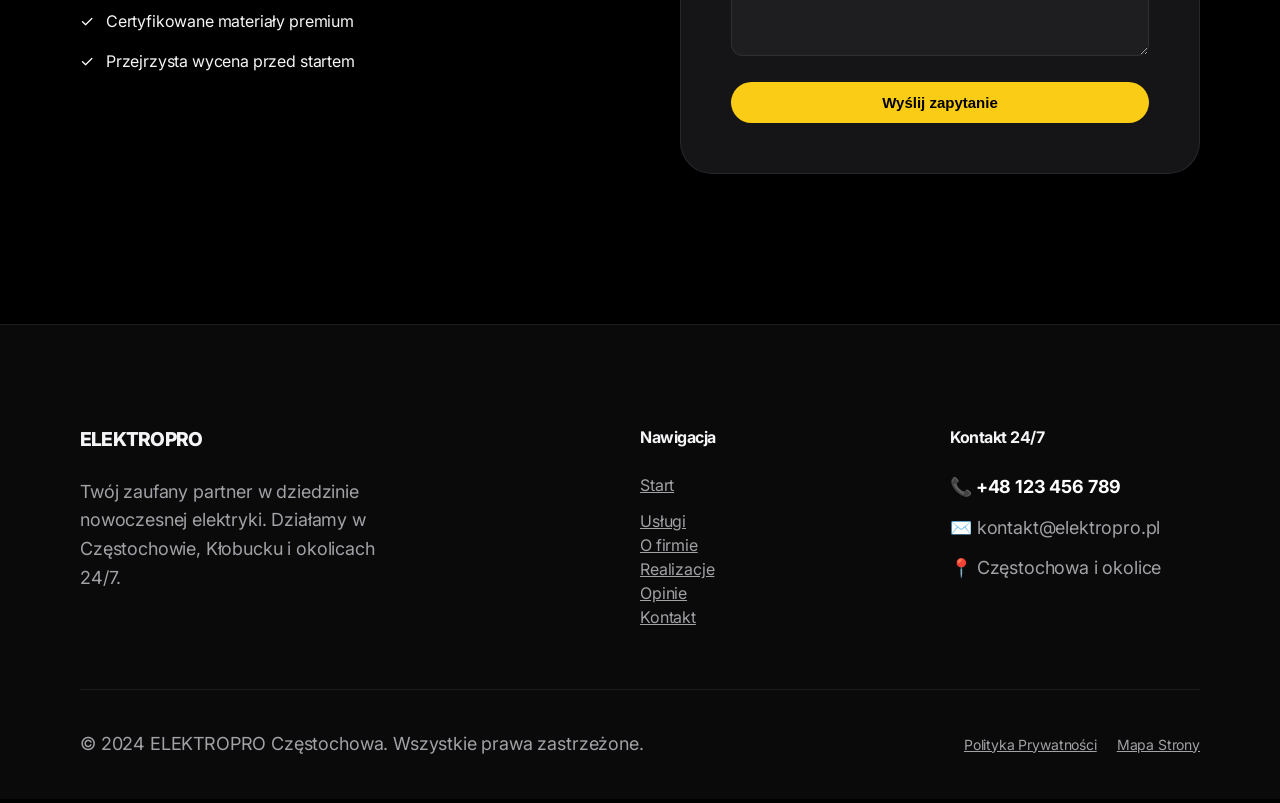
==== commit a2c85c8b: "Final delivery of premium, high-converting electrician website (V5). - Upgraded design system with '" ====
--- a/index.html
+++ b/index.html
@@ -66,10 +66,10 @@
     <meta property="og:url" content="https://elektropro.pl">
     <meta property="og:type" content="website">
 </head>
-<body class="no-js">
+<body >
     <header>
         <nav class="container">
-            <a href="index.html" class="logo" style="text-decoration: none; color: inherit;">ELEKTROPRO</a>
+            <a href="index.html" class="logo" style="text-decoration: none; color: inherit;">ELEKTROPRO<span>⚡</span></a>
             <ul class="nav-links">
                 <li><a href="index.html" class="active">Start</a></li>
                 <li><a href="uslugi.html">Usługi</a></li>
@@ -85,12 +85,13 @@
             <div class="burger">
                 <span></span>
                 <span></span>
+                <span></span>
             </div>
         </nav>
     </header>
 
     <main>
-        <section class="hero overlay" style="background-image: url('https://placehold.jp/24/121214/ffffff/1920x1080.png?text=Elektryk+Czestochowa+Praca');" role="img" aria-label="Elektryk Częstochowa przy pracy">
+        <section class="hero overlay" style="background-image: url('https://images.unsplash.com/photo-1621905251918-48416bd8575a?auto=format&fit=crop&q=80&w=1920');" role="img" aria-label="Elektryk Częstochowa przy pracy">
             <div class="container">
                 <h1 class="fade-up">Elektryk Częstochowa – szybka pomoc 24/7</h1>
                 <p class="hero-sub fade-up">Profesjonalne usługi elektryczne, montaż instalacji oraz błyskawiczne pogotowie elektryczne w Częstochowie, Kłobucku i okolicach. Ponad 10 lat doświadczenia i tysiące usuniętych awarii.</p>
@@ -107,12 +108,12 @@
                 <div class="bento-item bento-1">
                     <h3>Pogotowie 24/7</h3>
                     <p>Błyskawiczna pomoc w nagłych awariach. Jesteśmy u Ciebie nawet w 30 minut o każdej porze.</p>
-                    <div style="position:absolute; bottom: -20px; right: -20px; font-size: 8rem; opacity: 0.05;">🆘</div>
+                    <div style="position:absolute; bottom: -20px; right: -20px; font-size: 8rem; opacity: 0.05;"><span class="icon">🆘</span></div>
                 </div>
                 <div class="bento-item bento-2">
                     <h3>Nowoczesne Instalacje</h3>
                     <p>Projektujemy i wdrażamy systemy elektryczne nowej generacji, w tym Smart Home i oświetlenie LED.</p>
-                    <div style="position:absolute; bottom: -20px; right: -20px; font-size: 8rem; opacity: 0.05;">🔌</div>
+                    <div style="position:absolute; bottom: -20px; right: -20px; font-size: 8rem; opacity: 0.05;"><span class="icon">🔌</span></div>
                 </div>
                 <div class="bento-item bento-3">
                     <h3>Certyfikat SEP D+E</h3>
--- a/css/style.css
+++ b/css/style.css
@@ -1,6 +1,6 @@
 /*
-   Premium Minimalist Design System (V4)
-   Aesthetic: Sleek, Modern, High-End (Apple-inspired)
+   Premium Modern Electrician Design System (V5)
+   Aesthetic: High-End Dark Mode with Electric Accents
 */
 
 @import url('https://fonts.googleapis.com/css2?family=Inter:wght@300;400;500;600;700;800&display=swap');
@@ -8,13 +8,14 @@
 :root {
     --bg: #000000;
     --bg-elevated: #0A0A0B;
-    --bg-card: #121214;
+    --bg-card: #151518;
     --border: rgba(255, 255, 255, 0.08);
     --border-hover: rgba(255, 255, 255, 0.15);
-    --accent: #FFFFFF;
-    --accent-dim: #A1A1A6;
+    --accent: #FACC15; /* Electric Yellow */
+    --accent-hover: #EAB308;
+    --accent-dim: rgba(250, 204, 21, 0.1);
     --text-main: #F5F5F7;
-    --text-secondary: #86868B;
+    --text-secondary: #A1A1A6;
     --max-width: 1200px;
     --ease: cubic-bezier(0.4, 0, 0.2, 1);
     --ease-out: cubic-bezier(0, 0, 0, 1);
@@ -22,7 +23,8 @@
     --radius-md: 12px;
     --radius-lg: 24px;
     --radius-xl: 32px;
-    --shadow-premium: 0 20px 40px rgba(0, 0, 0, 0.4);
+    --shadow-premium: 0 20px 40px rgba(0, 0, 0, 0.6);
+    --shadow-accent: 0 10px 30px rgba(250, 204, 21, 0.15);
 }
 
 * {
@@ -41,9 +43,9 @@
     font-family: 'Inter', -apple-system, BlinkMacSystemFont, sans-serif;
     background-color: var(--bg);
     color: var(--text-main);
-    line-height: 1.47059;
+    line-height: 1.5;
     font-weight: 400;
-    letter-spacing: -0.022em;
+    letter-spacing: -0.01em;
     overflow-x: hidden;
 }
 
@@ -53,16 +55,16 @@
     padding: 0 40px;
 }
 
-/* Typography Refinement */
+/* Typography */
 h1, h2, h3, h4 {
     color: var(--text-main);
-    letter-spacing: -0.04em;
+    letter-spacing: -0.03em;
     font-weight: 700;
 }
 
-h1 { font-size: clamp(3.5rem, 10vw, 6rem); line-height: 1.05; }
-h2 { font-size: clamp(2.5rem, 5vw, 4rem); line-height: 1.1; }
-h3 { font-size: 1.75rem; line-height: 1.2; }
+h1 { font-size: clamp(2.5rem, 8vw, 5.5rem); line-height: 1.1; }
+h2 { font-size: clamp(2rem, 5vw, 3.5rem); line-height: 1.2; }
+h3 { font-size: 1.75rem; line-height: 1.3; }
 
 p {
     font-size: 1.125rem;
@@ -70,9 +72,10 @@
     line-height: 1.6;
 }
 
+.text-accent { color: var(--accent); }
 .text-dim { color: var(--text-secondary); }
 
-/* Navigation - Floating Glass Effect */
+/* Navigation */
 header {
     position: fixed;
     top: 0;
@@ -80,61 +83,77 @@
     right: 0;
     z-index: 1000;
     padding: 20px 0;
-    transition: background 0.3s var(--ease);
+    transition: all 0.3s var(--ease);
+}
+
+header.scrolled {
+    padding: 12px 0;
+    background: rgba(0, 0, 0, 0.8);
+    backdrop-filter: blur(20px);
+    -webkit-backdrop-filter: blur(20px);
+    border-bottom: 1px solid var(--border);
 }
 
 nav {
     display: flex;
     justify-content: space-between;
     align-items: center;
-    background: rgba(0, 0, 0, 0.5);
+    background: rgba(255, 255, 255, 0.03);
     backdrop-filter: blur(20px);
     -webkit-backdrop-filter: blur(20px);
-    padding: 8px 12px 8px 24px;
+    padding: 10px 14px 10px 28px;
     border-radius: 100px;
     border: 1px solid var(--border);
-    max-width: 900px;
+    max-width: 1000px;
     margin: 0 auto;
     width: calc(100% - 40px);
 }
 
 .logo {
-    font-weight: 700;
-    font-size: 1.1rem;
-    letter-spacing: -0.03em;
-}
+    font-weight: 800;
+    font-size: 1.2rem;
+    letter-spacing: -0.04em;
+    color: var(--text-main);
+    text-decoration: none;
+    display: flex;
+    align-items: center;
+    gap: 8px;
+}
+
+.logo span { color: var(--accent); }
 
 .nav-links {
     display: flex;
-    gap: 24px;
+    gap: 28px;
     list-style: none;
-    transition: all 0.4s var(--ease);
 }
 
 .nav-links a {
     text-decoration: none;
     color: var(--text-secondary);
-    font-size: 0.85rem;
+    font-size: 0.875rem;
     font-weight: 500;
     transition: color 0.2s var(--ease);
 }
 
 .nav-links a:hover, .nav-links a.active {
-    color: var(--text-main);
-}
-
-/* Buttons - Premium Feel */
+    color: var(--accent);
+}
+
+/* Buttons */
 .btn {
     display: inline-flex;
     align-items: center;
     justify-content: center;
-    padding: 10px 24px;
+    padding: 12px 28px;
     border-radius: 100px;
-    font-size: 0.875rem;
+    font-size: 0.9375rem;
     font-weight: 600;
     text-decoration: none;
-    transition: transform 0.2s var(--ease-out), background 0.2s var(--ease), box-shadow 0.2s var(--ease);
+    transition: all 0.3s var(--ease);
     cursor: pointer;
+    border: none;
+    gap: 10px;
 }
 
 .btn:active {
@@ -142,60 +161,30 @@
 }
 
 .btn-primary {
-    background: #FFFFFF;
-    color: #000000;
+    background: var(--accent);
+    color: #000;
 }
 
 .btn-primary:hover {
-    background: #E8E8ED;
-    box-shadow: 0 0 30px rgba(255,255,255,0.15);
+    background: var(--accent-hover);
+    box-shadow: 0 0 40px rgba(250, 204, 21, 0.3);
     transform: translateY(-2px);
 }
 
 .btn-secondary {
     background: rgba(255, 255, 255, 0.05);
-    color: #FFFFFF;
+    color: #fff;
     border: 1px solid var(--border);
 }
 
 .btn-secondary:hover {
     background: rgba(255, 255, 255, 0.1);
-    border-color: var(--border-hover);
-}
-
-/* Trust Bar */
-.trust-bar {
-    padding: 60px 0;
-    border-top: 1px solid var(--border);
-    border-bottom: 1px solid var(--border);
-    margin-bottom: 120px;
-}
-
-.trust-flex {
-    display: flex;
-    justify-content: space-around;
-    align-items: center;
-    flex-wrap: wrap;
-    gap: 40px;
-}
-
-.trust-item {
-    font-size: 0.85rem;
-    font-weight: 700;
-    text-transform: uppercase;
-    letter-spacing: 0.2em;
-    color: var(--text-secondary);
-    opacity: 0.5;
-    transition: opacity 0.3s var(--ease);
-}
-
-.trust-item:hover {
-    opacity: 1;
+    border-color: var(--accent);
 }
 
 /* Hero Section */
 .hero {
-    padding: 240px 0 160px;
+    padding: 220px 0 140px;
     text-align: center;
     position: relative;
     overflow: hidden;
@@ -210,7 +199,7 @@
     left: 0;
     width: 100%;
     height: 100%;
-    background: linear-gradient(0deg, rgba(0,0,0,1) 0%, rgba(0,0,0,0.6) 50%, rgba(0,0,0,0.8) 100%);
+    background: linear-gradient(to bottom, rgba(0,0,0,0.7) 0%, rgba(0,0,0,0.95) 100%);
     z-index: 1;
 }
 
@@ -221,25 +210,26 @@
 
 .hero h1 {
     margin-bottom: 24px;
-    font-size: clamp(2.5rem, 8vw, 5.5rem);
+    background: linear-gradient(180deg, #fff 0%, #aaa 100%);
+    -webkit-background-clip: text;
+    -webkit-text-fill-color: transparent;
 }
 
 .hero .hero-sub {
     max-width: 800px;
     margin: 0 auto 40px;
-    font-size: 1.4rem;
-    color: var(--text-main);
-    font-weight: 300;
+    font-size: 1.25rem;
+    color: var(--text-secondary);
 }
 
 .hero .phone-large {
     display: block;
-    font-size: 2.5rem;
+    font-size: clamp(2rem, 6vw, 3.5rem);
     font-weight: 800;
-    color: #fff;
+    color: var(--accent);
     text-decoration: none;
     margin-bottom: 48px;
-    letter-spacing: -0.02em;
+    letter-spacing: -0.03em;
     transition: transform 0.3s var(--ease);
 }
 
@@ -247,24 +237,12 @@
     transform: scale(1.05);
 }
 
-.hero-btns {
-    display: flex;
-    gap: 20px;
-    justify-content: center;
-}
-
-.hero-btns .btn {
-    padding: 18px 36px;
-    font-size: 1rem;
-}
-
-/* Bento Grid - Refined */
+/* Bento Grid */
 .bento-grid {
     display: grid;
     grid-template-columns: repeat(12, 1fr);
-    grid-auto-rows: minmax(280px, auto);
     gap: 20px;
-    margin-top: 40px;
+    margin: 60px 0;
 }
 
 .bento-item {
@@ -274,13 +252,25 @@
     padding: 40px;
     position: relative;
     overflow: hidden;
-    transition: border-color 0.3s var(--ease), transform 0.3s var(--ease);
+    transition: all 0.4s var(--ease);
 }
 
 .bento-item:hover {
-    border-color: var(--border-hover);
+    border-color: var(--accent);
     transform: translateY(-8px);
     box-shadow: var(--shadow-premium);
+}
+
+.bento-item h3 { margin-bottom: 16px; }
+.bento-item p { font-size: 1rem; }
+
+.bento-item .icon-bg {
+    position: absolute;
+    bottom: -20px;
+    right: -20px;
+    font-size: 10rem;
+    opacity: 0.03;
+    pointer-events: none;
 }
 
 .bento-1 { grid-column: span 8; }
@@ -289,11 +279,7 @@
 .bento-4 { grid-column: span 5; }
 .bento-5 { grid-column: span 3; }
 
-@media (max-width: 1024px) {
-    .bento-1, .bento-2, .bento-3, .bento-4, .bento-5 { grid-column: span 12; }
-}
-
-/* Services Section */
+/* Service Boxes */
 .services-compact {
     display: grid;
     grid-template-columns: repeat(auto-fit, minmax(280px, 1fr));
@@ -305,208 +291,193 @@
     border: 1px solid var(--border);
     border-radius: var(--radius-lg);
     padding: 40px;
-    transition: var(--ease);
+    transition: all 0.3s var(--ease);
 }
 
 .service-box:hover {
-    border-color: var(--border-hover);
+    border-color: var(--accent);
     background: var(--bg-card);
+    transform: translateY(-5px);
 }
 
 .service-box .icon {
     font-size: 2.5rem;
-    margin-bottom: 32px;
-    display: block;
-}
-
-/* Form Styling - Apple Native Style */
+    margin-bottom: 24px;
+    display: inline-block;
+    padding: 16px;
+    background: var(--accent-dim);
+    border-radius: var(--radius-md);
+    color: var(--accent);
+}
+
+/* Forms */
 .form-card {
     background: var(--bg-card);
     border: 1px solid var(--border);
     border-radius: var(--radius-xl);
-    padding: 56px;
+    padding: 50px;
 }
 
 input, textarea, select {
     width: 100%;
-    padding: 18px 20px;
-    background: rgba(255, 255, 255, 0.05);
-    border: 1px solid transparent;
+    padding: 16px 20px;
+    background: rgba(255, 255, 255, 0.04);
+    border: 1px solid var(--border);
     border-radius: var(--radius-md);
     color: #fff;
     font-size: 1rem;
-    margin-bottom: 24px;
-    transition: var(--ease);
+    margin-bottom: 20px;
+    transition: all 0.3s var(--ease);
 }
 
 input:focus, textarea:focus, select:focus {
     outline: none;
+    border-color: var(--accent);
     background: rgba(255, 255, 255, 0.08);
-    border-color: var(--border-hover);
-}
-
-/* Footer Styling */
+}
+
+/* Sticky CTA */
+.sticky-cta {
+    position: fixed;
+    bottom: 30px;
+    left: 50%;
+    transform: translateX(-50%);
+    z-index: 999;
+}
+
+.sticky-cta .btn {
+    padding: 18px 36px;
+    background: var(--accent);
+    color: #000;
+    font-weight: 700;
+    box-shadow: 0 15px 40px rgba(250, 204, 21, 0.4);
+}
+
+/* Animations */
+.fade-up {
+    opacity: 0;
+    transform: translateY(30px);
+    transition: opacity 0.8s var(--ease-out), transform 0.8s var(--ease-out);
+}
+
+.fade-up.visible {
+    opacity: 1;
+    transform: translateY(0);
+}
+
+/* Footer */
 footer {
-    padding: 120px 0 60px;
+    padding: 100px 0 40px;
+    background: var(--bg-elevated);
     border-top: 1px solid var(--border);
-    background: var(--bg);
 }
 
 .footer-grid {
     display: grid;
     grid-template-columns: 2fr 1fr 1fr;
-    gap: 80px;
+    gap: 60px;
+    margin-bottom: 60px;
 }
 
 .footer-bottom {
-    margin-top: 100px;
     padding-top: 40px;
     border-top: 1px solid var(--border);
     display: flex;
     justify-content: space-between;
     align-items: center;
-    font-size: 0.8rem;
     color: var(--text-secondary);
-}
-
-.nav-links-footer a {
-    text-decoration: none;
-    transition: color 0.2s var(--ease);
-}
-
-.nav-links-footer a:hover {
-    color: var(--text-main) !important;
-}
-
-.section-head {
-    margin-bottom: 64px;
-}
-
-.mb-20 { margin-bottom: 20px; }
-
-/* Sticky CTA Mobile Optimized */
-.sticky-cta {
-    position: fixed;
-    bottom: 32px;
-    left: 50%;
-    transform: translateX(-50%);
-    z-index: 999;
-    width: auto;
-}
-
-.sticky-cta .btn {
-    padding: 16px 32px;
-    font-size: 1rem;
-    background: #FFFFFF;
-    color: #000000;
-    box-shadow: 0 10px 40px rgba(0,0,0,0.5);
-    border-radius: 100px;
-    white-space: nowrap;
-}
-
-/* Entrance Animations */
-.fade-up {
-    opacity: 0;
-    transform: translateY(30px);
-    transition: opacity 1.2s var(--ease-out), transform 1.2s var(--ease-out);
-}
-
-.fade-up.visible {
-    opacity: 1;
-    transform: translateY(0);
-}
-
-/* Responsive Overrides */
-@media (max-width: 768px) {
-    .container { padding: 0 24px; }
-    nav { padding: 8px 10px 8px 20px; position: relative; }
-
-    .nav-links {
-        position: absolute;
-        top: calc(100% + 10px);
-        left: 0;
-        right: 0;
-        background: rgba(10, 10, 11, 0.98);
-        backdrop-filter: blur(20px);
-        -webkit-backdrop-filter: blur(20px);
-        border: 1px solid var(--border);
-        border-radius: var(--radius-lg);
-        flex-direction: column;
-        padding: 32px;
-        gap: 24px;
-        opacity: 0;
-        visibility: hidden;
-        transform: translateY(-10px);
-        text-align: center;
-    }
-
-    .nav-links.nav-active {
-        opacity: 1;
-        visibility: visible;
-        transform: translateY(0);
-    }
-
-    .nav-links a {
-        font-size: 1.1rem;
-    }
-
-    .hero { padding-top: 160px; }
-    .footer-grid { grid-template-columns: 1fr; gap: 48px; }
-    .hero p { font-size: 1.2rem; }
-    .header-btns { display: none; } /* Hide call button in nav on mobile, use sticky CTA */
-}
-
-/* Burger for mobile */
+    font-size: 0.875rem;
+}
+
+/* Responsive Navigation */
 .burger {
-    width: 40px;
-    height: 40px;
+    width: 44px;
+    height: 44px;
     display: none;
+    flex-direction: column;
     align-items: center;
     justify-content: center;
     background: rgba(255,255,255,0.05);
     border-radius: 50%;
     cursor: pointer;
-}
-
-@media (max-width: 768px) {
-    .burger { display: flex; }
+    gap: 4px;
 }
 
 .burger span {
     width: 20px;
     height: 2px;
     background: #fff;
-    position: relative;
-}
-
-.burger span::before, .burger span::after {
-    content: '';
-    position: absolute;
-    width: 20px;
-    height: 2px;
-    background: #fff;
-    left: 0;
-}
-
-.burger span::before { top: -6px; transition: 0.3s; }
-.burger span::after { bottom: -6px; transition: 0.3s; }
-
-.burger.toggle span { background: transparent; }
-.burger.toggle span::before { transform: rotate(45deg); top: 0; }
-.burger.toggle span::after { transform: rotate(-45deg); bottom: 0; }
-
-/* Custom Scrollbar for sleek look */
-::-webkit-scrollbar {
-    width: 10px;
-}
-::-webkit-scrollbar-track {
-    background: var(--bg);
-}
-::-webkit-scrollbar-thumb {
-    background: #333;
-    border-radius: 10px;
-    border: 3px solid var(--bg);
-}
-::-webkit-scrollbar-thumb:hover {
-    background: #444;
-}
+    transition: all 0.3s var(--ease);
+}
+
+@media (max-width: 900px) {
+    .container { padding: 0 24px; }
+
+    .nav-links {
+        position: fixed;
+        top: 0;
+        right: -100%;
+        width: 100%;
+        height: 100vh;
+        background: var(--bg);
+        flex-direction: column;
+        align-items: center;
+        justify-content: center;
+        transition: right 0.5s var(--ease);
+        z-index: 1001;
+        gap: 32px;
+    }
+
+    .nav-links.nav-active {
+        right: 0;
+    }
+
+    .nav-links a {
+        font-size: 1.5rem;
+        font-weight: 700;
+        color: #fff;
+    }
+
+    @keyframes navLinkFade {
+        from {
+            opacity: 0;
+            transform: translateX(50px);
+        }
+        to {
+            opacity: 1;
+            transform: translateX(0);
+        }
+    }
+
+    .burger {
+        display: flex;
+        position: relative;
+        z-index: 1002;
+    }
+
+    .burger.toggle span:nth-child(1) { transform: rotate(45deg) translate(4px, 4px); }
+    .burger.toggle span:nth-child(2) { opacity: 0; }
+    .burger.toggle span:nth-child(3) { transform: rotate(-45deg) translate(4px, -4px); }
+
+    .header-btns { display: none; }
+    .footer-grid { grid-template-columns: 1fr; gap: 40px; }
+    .bento-grid { grid-template-columns: 1fr; }
+    .bento-1, .bento-2, .bento-3, .bento-4, .bento-5 { grid-column: span 1; }
+
+    .grid-2 {
+        grid-template-columns: 1fr !important;
+        gap: 40px !important;
+    }
+}
+
+/* Utilities */
+.py-section { padding: 100px 0; }
+.mb-20 { margin-bottom: 20px; }
+.mb-40 { margin-bottom: 40px; }
+.text-center { text-align: center; }
+
+/* Custom Scrollbar */
+::-webkit-scrollbar { width: 8px; }
+::-webkit-scrollbar-track { background: var(--bg); }
+::-webkit-scrollbar-thumb { background: #333; border-radius: 10px; }
+::-webkit-scrollbar-thumb:hover { background: var(--accent); }
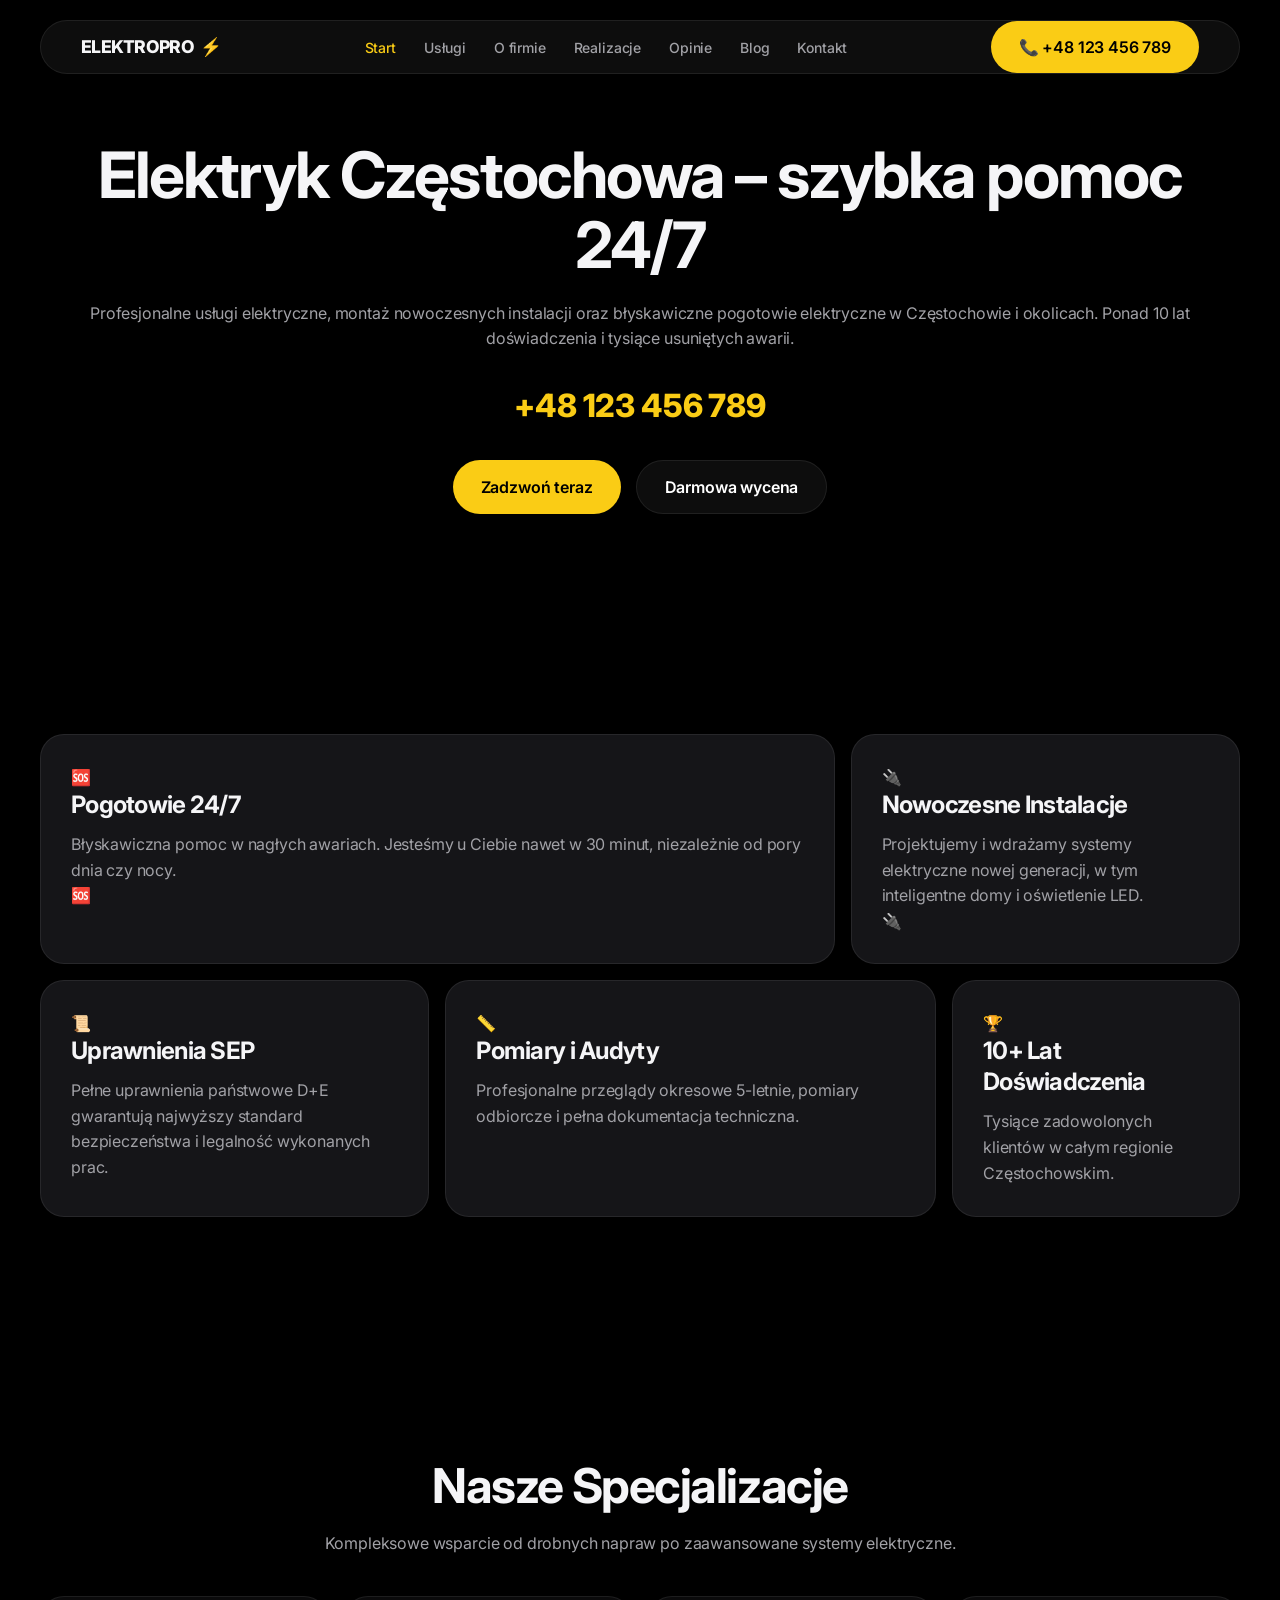
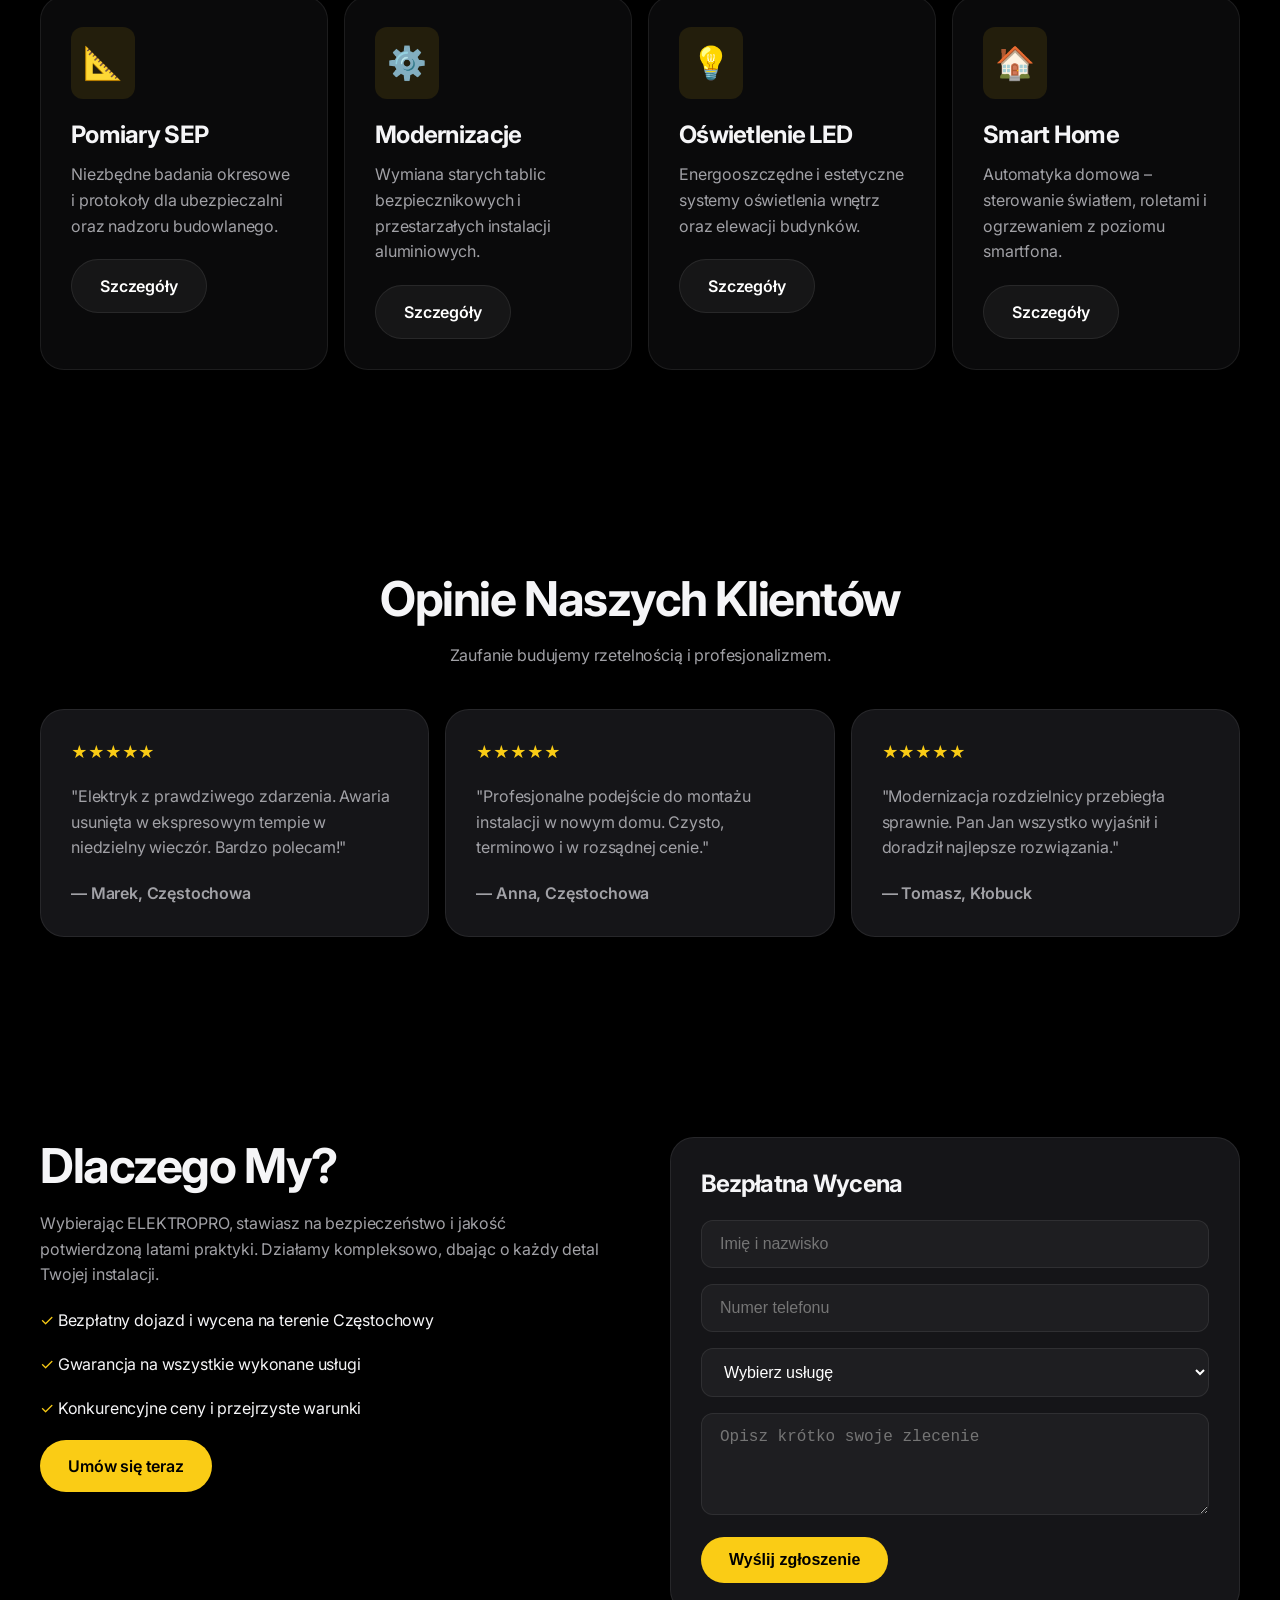
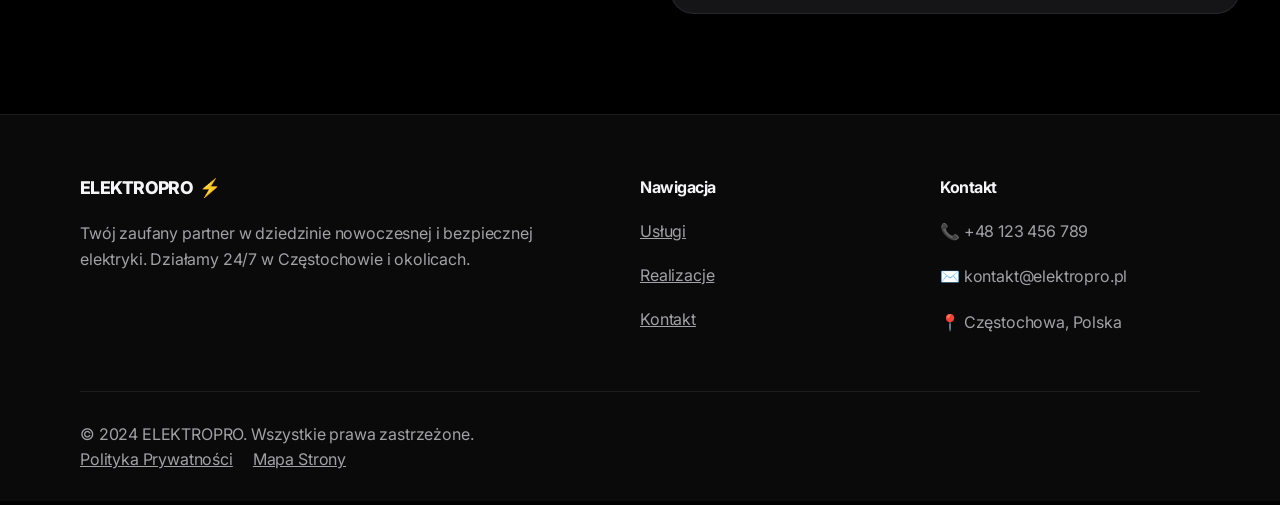
==== commit 7f43f03c: "Initial release of ELEKTROPRO website (Premium Dark Mode) - 14-page static website (HTML5/CSS3/JS) -" ====
--- a/index.html
+++ b/index.html
@@ -3,8 +3,8 @@
 <head>
     <meta charset="UTF-8">
     <meta name="viewport" content="width=device-width, initial-scale=1.0">
-    <title>ELEKTROPRO | Usługi Elektryczne Częstochowa | Pogotowie 24/7</title>
-    <meta name="description" content="Profesjonalne usługi elektryczne w Częstochowie. Pogotowie 24/7, nowoczesne instalacje, pomiary SEP i modernizacje. Gwarancja bezpieczeństwa i szybki dojazd.">
+    <title>ELEKTROPRO | Profesjonalny Elektryk Częstochowa | Pogotowie 24/7</title>
+    <meta name="description" content="Szukasz elektryka w Częstochowie? ELEKTROPRO to szybka pomoc 24/7, nowoczesne instalacje, pomiary SEP i modernizacje. Gwarancja bezpieczeństwa i profesjonalizmu.">
     <link rel="stylesheet" href="css/style.css">
     <link rel="icon" href="data:image/svg+xml,<svg xmlns=%22http://www.w3.org/2000/svg%22 viewBox=%220 0 100 100%22><text y=%22.9em%22 font-size=%2290%22>⚡</text></svg>">
     <script type="application/ld+json">
@@ -44,32 +44,23 @@
         "closes": "23:59"
       },
       "areaServed": [
-        {
-          "@type": "City",
-          "name": "Częstochowa"
-        },
-        {
-          "@type": "City",
-          "name": "Kłobuck"
-        },
-        {
-          "@type": "City",
-          "name": "Blachownia"
-        }
+        { "@type": "City", "name": "Częstochowa" },
+        { "@type": "City", "name": "Kłobuck" },
+        { "@type": "City", "name": "Blachownia" }
       ],
-      "description": "Profesjonalny elektryk w Częstochowie. Pogotowie elektryczne 24h, pomiary SEP, montaż instalacji i modernizacje. Obsługujemy Częstochowę, Kłobuck i okolice."
+      "description": "Profesjonalny elektryk w Częstochowie. Pogotowie elektryczne 24h, pomiary SEP, montaż instalacji i modernizacje."
     }
     </script>
     <meta property="og:title" content="ELEKTROPRO | Elektryk Częstochowa | Pogotowie 24/7">
     <meta property="og:description" content="Szybka pomoc elektryczna 24h w Częstochowie. Instalacje, pomiary, modernizacje.">
-    <meta property="og:image" content="https://elektropro.pl/img/elektryk-czestochowa-og.jpg">
+    <meta property="og:image" content="https://images.unsplash.com/photo-1621905251918-48416bd8575a?auto=format&fit=crop&q=80&w=1200">
     <meta property="og:url" content="https://elektropro.pl">
     <meta property="og:type" content="website">
 </head>
-<body >
+<body>
     <header>
         <nav class="container">
-            <a href="index.html" class="logo" style="text-decoration: none; color: inherit;">ELEKTROPRO<span>⚡</span></a>
+            <a href="index.html" class="logo">ELEKTROPRO<span>⚡</span></a>
             <ul class="nav-links">
                 <li><a href="index.html" class="active">Start</a></li>
                 <li><a href="uslugi.html">Usługi</a></li>
@@ -94,7 +85,7 @@
         <section class="hero overlay" style="background-image: url('https://images.unsplash.com/photo-1621905251918-48416bd8575a?auto=format&fit=crop&q=80&w=1920');" role="img" aria-label="Elektryk Częstochowa przy pracy">
             <div class="container">
                 <h1 class="fade-up">Elektryk Częstochowa – szybka pomoc 24/7</h1>
-                <p class="hero-sub fade-up">Profesjonalne usługi elektryczne, montaż instalacji oraz błyskawiczne pogotowie elektryczne w Częstochowie, Kłobucku i okolicach. Ponad 10 lat doświadczenia i tysiące usuniętych awarii.</p>
+                <p class="hero-sub fade-up">Profesjonalne usługi elektryczne, montaż nowoczesnych instalacji oraz błyskawiczne pogotowie elektryczne w Częstochowie i okolicach. Ponad 10 lat doświadczenia i tysiące usuniętych awarii.</p>
                 <a href="tel:+48123456789" class="phone-large fade-up">+48 123 456 789</a>
                 <div class="hero-btns fade-up">
                     <a href="tel:+48123456789" class="btn btn-primary">Zadzwoń teraz</a>
@@ -103,221 +94,121 @@
             </div>
         </section>
 
-        <section class="container fade-up">
+        <section class="container py-section">
             <div class="bento-grid">
-                <div class="bento-item bento-1">
+                <div class="bento-item bento-1 fade-up">
+                    <span class="icon">🆘</span>
                     <h3>Pogotowie 24/7</h3>
-                    <p>Błyskawiczna pomoc w nagłych awariach. Jesteśmy u Ciebie nawet w 30 minut o każdej porze.</p>
-                    <div style="position:absolute; bottom: -20px; right: -20px; font-size: 8rem; opacity: 0.05;"><span class="icon">🆘</span></div>
-                </div>
-                <div class="bento-item bento-2">
+                    <p>Błyskawiczna pomoc w nagłych awariach. Jesteśmy u Ciebie nawet w 30 minut, niezależnie od pory dnia czy nocy.</p>
+                    <div class="icon-bg">🆘</div>
+                </div>
+                <div class="bento-item bento-2 fade-up">
+                    <span class="icon">🔌</span>
                     <h3>Nowoczesne Instalacje</h3>
-                    <p>Projektujemy i wdrażamy systemy elektryczne nowej generacji, w tym Smart Home i oświetlenie LED.</p>
-                    <div style="position:absolute; bottom: -20px; right: -20px; font-size: 8rem; opacity: 0.05;"><span class="icon">🔌</span></div>
-                </div>
-                <div class="bento-item bento-3">
-                    <h3>Certyfikat SEP D+E</h3>
-                    <p>Pełne uprawnienia państwowe do dozoru i eksploatacji instalacji elektrycznych, co gwarantuje pełną legalność prac.</p>
-                </div>
-                <div class="bento-item bento-4">
+                    <p>Projektujemy i wdrażamy systemy elektryczne nowej generacji, w tym inteligentne domy i oświetlenie LED.</p>
+                    <div class="icon-bg">🔌</div>
+                </div>
+                <div class="bento-item bento-3 fade-up">
+                    <span class="icon">📜</span>
+                    <h3>Uprawnienia SEP</h3>
+                    <p>Pełne uprawnienia państwowe D+E gwarantują najwyższy standard bezpieczeństwa i legalność wykonanych prac.</p>
+                </div>
+                <div class="bento-item bento-4 fade-up">
+                    <span class="icon">📏</span>
                     <h3>Pomiary i Audyty</h3>
-                    <p>Profesjonalne przeglądy okresowe, pomiary odbiorcze i pełna dokumentacja dla ubezpieczalni.</p>
-                </div>
-                <div class="bento-item bento-5">
-                    <h3>10+ Lat</h3>
-                    <p>Doświadczenia w branży.</p>
-                </div>
-            </div>
-        </section>
-
-        <div class="trust-bar fade-up">
-            <div class="container trust-flex">
-                <div class="trust-item">Częstochowa</div>
-                <div class="trust-item">Kłobuck</div>
-                <div class="trust-item">Blachownia</div>
-                <div class="trust-item">Mykanów</div>
-                <div class="trust-item">Mstów</div>
-            </div>
-        </div>
-
-        <section class="container fade-up" style="margin-bottom: 120px;">
-            <div class="section-head" style="margin-bottom: 48px;">
-                <h2>Główne usługi elektryczne</h2>
-                <p class="text-dim">Kompleksowe wsparcie od drobnych napraw po duże inwestycje w Częstochowie i okolicach.</p>
+                    <p>Profesjonalne przeglądy okresowe 5-letnie, pomiary odbiorcze i pełna dokumentacja techniczna.</p>
+                </div>
+                <div class="bento-item bento-5 fade-up">
+                    <span class="icon">🏆</span>
+                    <h3>10+ Lat Doświadczenia</h3>
+                    <p>Tysiące zadowolonych klientów w całym regionie Częstochowskim.</p>
+                </div>
+            </div>
+        </section>
+
+        <section class="container py-section">
+            <div class="section-head text-center mb-40 fade-up">
+                <h2>Nasze Specjalizacje</h2>
+                <p class="text-dim">Kompleksowe wsparcie od drobnych napraw po zaawansowane systemy elektryczne.</p>
             </div>
             <div class="services-compact">
-                <div class="service-box">
+                <div class="service-box fade-up">
                     <span class="icon">📐</span>
-                    <h3>Pomiary SEP Częstochowa</h3>
-                    <p class="text-dim">Badania okresowe 5-letnie, protokoły i odbiory budynków zgodnie z normami.</p>
-                    <a href="pomiary-elektryczne.html" class="btn btn-secondary" style="margin-top: 15px;">Czytaj więcej</a>
-                </div>
-                <div class="service-box">
+                    <h3>Pomiary SEP</h3>
+                    <p class="text-dim">Niezbędne badania okresowe i protokoły dla ubezpieczalni oraz nadzoru budowlanego.</p>
+                    <a href="pomiary-elektryczne.html" class="btn btn-secondary" style="margin-top: 20px;">Szczegóły</a>
+                </div>
+                <div class="service-box fade-up">
                     <span class="icon">⚙️</span>
-                    <h3>Modernizacje instalacji</h3>
-                    <p class="text-dim">Wymiana starych tablic bezpiecznikowych i instalacji aluminiowych na miedziane.</p>
-                    <a href="modernizacja-instalacji.html" class="btn btn-secondary" style="margin-top: 15px;">Czytaj więcej</a>
-                </div>
-                <div class="service-box">
+                    <h3>Modernizacje</h3>
+                    <p class="text-dim">Wymiana starych tablic bezpiecznikowych i przestarzałych instalacji aluminiowych.</p>
+                    <a href="modernizacja-instalacji.html" class="btn btn-secondary" style="margin-top: 20px;">Szczegóły</a>
+                </div>
+                <div class="service-box fade-up">
                     <span class="icon">💡</span>
-                    <h3>Oświetlenie wewnętrzne</h3>
-                    <p class="text-dim">Montaż nowoczesnych systemów LED, sterowania światłem i inteligentnych łączników.</p>
-                    <a href="uslugi.html" class="btn btn-secondary" style="margin-top: 15px;">Czytaj więcej</a>
-                </div>
-                <div class="service-box">
+                    <h3>Oświetlenie LED</h3>
+                    <p class="text-dim">Energooszczędne i estetyczne systemy oświetlenia wnętrz oraz elewacji budynków.</p>
+                    <a href="uslugi.html" class="btn btn-secondary" style="margin-top: 20px;">Szczegóły</a>
+                </div>
+                <div class="service-box fade-up">
                     <span class="icon">🏠</span>
-                    <h3>Smart Home i Automatyka</h3>
-                    <p class="text-dim">Inteligentne sterowanie domem, roletami, bramami i ogrzewaniem z aplikacji.</p>
-                    <a href="uslugi.html" class="btn btn-secondary" style="margin-top: 15px;">Czytaj więcej</a>
-                </div>
-            </div>
-        </section>
-
-        <section class="container fade-up" style="margin-bottom: 120px;">
-            <div class="section-head" style="margin-bottom: 48px; text-align: center;">
-                <h2>Zaufali nam mieszkańcy Częstochowy</h2>
-                <p class="text-dim">Opinie naszych klientów to najlepsze potwierdzenie jakości usług elektrycznych ELEKTROPRO.</p>
-            </div>
-            <div class="services-compact" style="grid-template-columns: repeat(auto-fit, minmax(300px, 1fr));">
-                <div class="bento-item" style="padding: 32px;">
-                    <div style="color: #FFD700; margin-bottom: 16px;">★★★★★</div>
-                    <p class="text-dim" style="font-style: italic; margin-bottom: 24px;">"Szybka pomoc przy awarii w niedzielę wieczorem. Elektryk przyjechał w 20 minut na Tysiąclecie i sprawnie usunął usterkę. Bardzo polecam pogotowie elektryczne Częstochowa!"</p>
+                    <h3>Smart Home</h3>
+                    <p class="text-dim">Automatyka domowa – sterowanie światłem, roletami i ogrzewaniem z poziomu smartfona.</p>
+                    <a href="uslugi.html" class="btn btn-secondary" style="margin-top: 20px;">Szczegóły</a>
+                </div>
+            </div>
+        </section>
+
+        <section class="container py-section">
+            <div class="section-head text-center mb-40 fade-up">
+                <h2>Opinie Naszych Klientów</h2>
+                <p class="text-dim">Zaufanie budujemy rzetelnością i profesjonalizmem.</p>
+            </div>
+            <div class="services-compact">
+                <div class="bento-item fade-up">
+                    <div class="text-accent mb-20">★★★★★</div>
+                    <p class="text-dim mb-20">"Elektryk z prawdziwego zdarzenia. Awaria usunięta w ekspresowym tempie w niedzielny wieczór. Bardzo polecam!"</p>
                     <p style="font-weight: 600;">— Marek, Częstochowa</p>
                 </div>
-                <div class="bento-item" style="padding: 32px;">
-                    <div style="color: #FFD700; margin-bottom: 16px;">★★★★★</div>
-                    <p class="text-dim" style="font-style: italic; margin-bottom: 24px;">"Profesjonalna wymiana całej instalacji w starym mieszkaniu. Wszystko zgodnie z terminem i czysto. Pomiary SEP wykonane rzetelnie, dokumentacja do ubezpieczenia gotowa od ręki."</p>
-                    <p style="font-weight: 600;">— Anna, Częstochowa (Północ)</p>
-                </div>
-                <div class="bento-item" style="padding: 32px;">
-                    <div style="color: #FFD700; margin-bottom: 16px;">★★★★★</div>
-                    <p class="text-dim" style="font-style: italic; margin-bottom: 24px;">"Szukałem dobrego elektryka w Kłobucku do podłączenia płyty indukcyjnej i montażu gniazdek. Firma ELEKTROPRO wywiązała się z zadania wzorowo. Polecam!"</p>
+                <div class="bento-item fade-up">
+                    <div class="text-accent mb-20">★★★★★</div>
+                    <p class="text-dim mb-20">"Profesjonalne podejście do montażu instalacji w nowym domu. Czysto, terminowo i w rozsądnej cenie."</p>
+                    <p style="font-weight: 600;">— Anna, Częstochowa</p>
+                </div>
+                <div class="bento-item fade-up">
+                    <div class="text-accent mb-20">★★★★★</div>
+                    <p class="text-dim mb-20">"Modernizacja rozdzielnicy przebiegła sprawnie. Pan Jan wszystko wyjaśnił i doradził najlepsze rozwiązania."</p>
                     <p style="font-weight: 600;">— Tomasz, Kłobuck</p>
                 </div>
             </div>
-            <div style="text-align: center; margin-top: 40px;">
-                <a href="opinie.html" class="btn btn-secondary">Zobacz więcej opinii</a>
-            </div>
-        </section>
-
-        <section class="container fade-up" style="margin-bottom: 120px;">
-            <div class="section-head">
-                <h2>Elektryk Częstochowa i okolice – profesjonalne usługi elektryczne</h2>
-                <p class="text-dim">Jeśli szukasz sprawdzonego fachowca, ELEKTROPRO to najlepszy wybór. Realizujemy kompleksowe usługi elektryczne w Częstochowie, dbając o każdy szczegół Twojej instalacji. Nasze pogotowie elektryczne Częstochowa działa 24h na dobę, abyś nigdy nie musiał martwić się nagłą awarią. Jako wykwalifikowany elektryk z wieloletnim stażem, oferuję nie tylko naprawy, ale również projektowanie i montaż nowoczesnych systemów zasilania, oświetlenia oraz automatyki domowej.</p>
-            </div>
-
-            <div class="grid-2" style="display: grid; grid-template-columns: 1fr 1fr; gap: 40px; margin-bottom: 80px;">
-                <div class="bento-item">
-                    <h3 style="margin-bottom: 20px;">Pogotowie elektryczne Częstochowa 24h</h3>
-                    <p class="text-dim">Awaria prądu w środku nocy? Brak zasilania w firmie? Nasz elektryk 24h Częstochowa jest gotowy do akcji. Rozumiemy, jak krytyczne może być nagłe przerwanie dostawy energii, dlatego gwarantujemy szybki dojazd i profesjonalną diagnostykę. Nasze pogotowie to gwarancja usunięcia usterki „od ręki” w większości przypadków.</p>
-                </div>
-                <div class="bento-item">
-                    <h3 style="margin-bottom: 20px;">Działamy również: Kłobuck i okolice</h3>
-                    <p class="text-dim">Swoje usługi kierujemy nie tylko do mieszkańców Częstochowy. Jako elektryk Kłobuck, regularnie odwiedzam klientów w powiecie kłobuckim, oferując ten sam wysoki standard i szybkość reakcji. Niezależnie od tego, czy potrzebujesz nowej instalacji w Kłobucku, czy pomiarów SEP w Blachowni – ELEKTROPRO jest do Twojej dyspozycji.</p>
-                </div>
-            </div>
-
-            <div class="section-head" style="margin-bottom: 48px;">
-                <h2>Obszar Działania i Mapa</h2>
-                <p class="text-dim">Działamy lokalnie, docierając szybko do każdego klienta w Częstochowie i okolicznych miejscowościach.</p>
-            </div>
-            <div style="width: 100%; height: 450px; background: #0A0A0B; border: 1px solid var(--border); border-radius: var(--radius-xl); display: flex; align-items: center; justify-content: center; position: relative; overflow: hidden;">
-                <div style="text-align: center; z-index: 1; padding: 40px;">
-                    <h3 style="margin-bottom: 12px;">Obsługujemy: Częstochowa, Kłobuck, Blachownia, Mykanów, Mstów</h3>
-                    <p class="text-dim" style="max-width: 600px; margin: 0 auto;">Dojazd do klienta na terenie Częstochowy i powiatu kłobuckiego jest zawsze wliczony w cenę usługi przy jej realizacji. Zadzwoń i zapytaj o wolny termin!</p>
-                </div>
-                <div style="position: absolute; width: 100%; height: 100%; opacity: 0.1; background: url('https://placehold.jp/100/121214/ffffff/1200x450.png?text=Interaktywna+Mapa+Uslug') center/cover;"></div>
-            </div>
-        </section>
-
-        <section class="container fade-up" style="margin-bottom: 120px;">
-            <div class="section-head">
-                <h2>Jak pracuję? (Proces realizacji)</h2>
-                <p class="text-dim">Przejrzystość i profesjonalizm na każdym etapie zlecenia.</p>
-            </div>
-            <div class="services-compact" style="grid-template-columns: repeat(auto-fit, minmax(250px, 1fr));">
-                <div class="service-box">
-                    <span style="font-size: 2rem; color: #fff; margin-bottom: 20px; display: block;">01.</span>
-                    <h3>Kontakt i Wycena</h3>
-                    <p class="text-dim">Dzwonisz do nas, opisujesz problem lub planowaną inwestycję. Wstępną wycenę podajemy już podczas rozmowy lub po oględzinach na miejscu.</p>
-                </div>
-                <div class="service-box">
-                    <span style="font-size: 2rem; color: #fff; margin-bottom: 20px; display: block;">02.</span>
-                    <h3>Realizacja</h3>
-                    <p class="text-dim">W ustalonym terminie zjawiamy się u Ciebie z niezbędnym sprzętem i materiałami. Pracujemy sprawnie, dbając o porządek i Twoją wygodę.</p>
-                </div>
-                <div class="service-box">
-                    <span style="font-size: 2rem; color: #fff; margin-bottom: 20px; display: block;">03.</span>
-                    <h3>Pomiary i Odbiór</h3>
-                    <p class="text-dim">Po zakończeniu prac wykonujemy pomiary sprawdzające poprawność instalacji. Otrzymujesz protokół oraz gwarancję na wykonaną usługę.</p>
-                </div>
-            </div>
-        </section>
-
-        <section class="container fade-up" style="margin-bottom: 120px;">
-            <div class="grid-2" style="display: grid; grid-template-columns: 1fr 1fr; gap: 80px;">
-                <div>
-                    <h2 style="margin-bottom: 32px;">Najczęstsze problemy elektryczne</h2>
-                    <p class="text-dim mb-20">Nie ignoruj sygnałów ostrzegawczych. Jeśli zauważysz poniższe objawy, skontaktuj się z nami jak najszybciej:</p>
+        </section>
+
+        <section class="container py-section">
+            <div class="grid-2">
+                <div class="fade-up">
+                    <h2>Dlaczego My?</h2>
+                    <p class="text-dim mb-20">Wybierając ELEKTROPRO, stawiasz na bezpieczeństwo i jakość potwierdzoną latami praktyki. Działamy kompleksowo, dbając o każdy detal Twojej instalacji.</p>
                     <ul style="list-style: none;">
-                        <li style="margin-bottom: 12px; display: flex; align-items: flex-start; gap: 12px;">
-                            <span style="color: #fff;">⚠</span> Swąd spalenizny z gniazdek lub tablicy bezpiecznikowej.
-                        </li>
-                        <li style="margin-bottom: 12px; display: flex; align-items: flex-start; gap: 12px;">
-                            <span style="color: #fff;">⚠</span> Częste „wybijanie” bezpieczników bez wyraźnego powodu.
-                        </li>
-                        <li style="margin-bottom: 12px; display: flex; align-items: flex-start; gap: 12px;">
-                            <span style="color: #fff;">⚠</span> Migotanie świateł przy włączaniu innych urządzeń (np. czajnika).
-                        </li>
-                        <li style="margin-bottom: 12px; display: flex; align-items: flex-start; gap: 12px;">
-                            <span style="color: #fff;">⚠</span> Iskrzenie w gniazdkach lub łącznikach światła.
-                        </li>
+                        <li class="mb-20"><span class="text-accent">✓</span> Bezpłatny dojazd i wycena na terenie Częstochowy</li>
+                        <li class="mb-20"><span class="text-accent">✓</span> Gwarancja na wszystkie wykonane usługi</li>
+                        <li class="mb-20"><span class="text-accent">✓</span> Konkurencyjne ceny i przejrzyste warunki</li>
                     </ul>
-                </div>
-                <div>
-                    <h2 style="margin-bottom: 32px;">FAQ – Najczęstsze pytania</h2>
-                    <div class="bento-item" style="padding: 24px; margin-bottom: 16px;">
-                        <h4 style="margin-bottom: 10px;">Ile kosztuje dojazd elektryka w Częstochowie?</h4>
-                        <p class="text-dim" style="font-size: 0.95rem;">Dojazd na terenie miasta jest bezpłatny w przypadku realizacji zlecenia. Koszt samej diagnozy bez naprawy ustalamy indywidualnie.</p>
-                    </div>
-                    <div class="bento-item" style="padding: 24px;">
-                        <h4 style="margin-bottom: 10px;">Czy wystawiacie protokoły do ubezpieczenia?</h4>
-                        <p class="text-dim" style="font-size: 0.95rem;">Tak, posiadamy pełne uprawnienia SEP D+E, co pozwala nam wystawiać dokumenty honorowane przez firmy ubezpieczeniowe i nadzór budowlany.</p>
-                    </div>
-                </div>
-            </div>
-        </section>
-
-        <section class="container fade-up" style="margin-bottom: 150px;">
-            <div class="grid-2" style="display: grid; grid-template-columns: 1fr 1fr; gap: 80px; align-items: center;">
-                <div>
-                    <h2 style="font-size: 3.5rem; margin-bottom: 32px;">Bezpieczeństwo bez kompromisów.</h2>
-                    <p class="text-dim mb-20" style="font-size: 1.25rem;">Jako certyfikowani elektrycy stawiamy na jakość, która przekłada się na lata bezawaryjnej pracy Twojej instalacji.</p>
-                    <ul style="list-style: none; margin-top: 32px;">
-                        <li style="margin-bottom: 16px; display: flex; align-items: center; gap: 12px;">
-                            <span style="color: #fff;">✓</span> Gwarancja na wykonane prace
-                        </li>
-                        <li style="margin-bottom: 16px; display: flex; align-items: center; gap: 12px;">
-                            <span style="color: #fff;">✓</span> Certyfikowane materiały premium
-                        </li>
-                        <li style="margin-bottom: 16px; display: flex; align-items: center; gap: 12px;">
-                            <span style="color: #fff;">✓</span> Przejrzysta wycena przed startem
-                        </li>
-                    </ul>
-                </div>
-                <div class="form-card" id="wycena">
-                    <h3 style="margin-bottom: 24px;">Darmowa Wycena</h3>
-                    <form action="#">
+                    <a href="tel:+48123456789" class="btn btn-primary">Umów się teraz</a>
+                </div>
+                <div class="form-card fade-up" id="wycena">
+                    <h3 class="mb-20">Bezpłatna Wycena</h3>
+                    <form>
                         <input type="text" placeholder="Imię i nazwisko" required>
                         <input type="tel" placeholder="Numer telefonu" required>
                         <select>
-                            <option>Rodzaj usługi</option>
-                            <option>Awaria / Pogotowie</option>
+                            <option>Wybierz usługę</option>
+                            <option>Nagła awaria</option>
                             <option>Nowa instalacja</option>
-                            <option>Pomiary</option>
+                            <option>Pomiary SEP</option>
+                            <option>Inne</option>
                         </select>
-                        <textarea placeholder="Opis zlecenia" rows="4"></textarea>
-                        <button type="submit" class="btn btn-primary" style="width: 100%;">Wyślij zapytanie</button>
+                        <textarea placeholder="Opisz krótko swoje zlecenie" rows="4"></textarea>
+                        <button type="submit" class="btn btn-primary">Wyślij zgłoszenie</button>
                     </form>
                 </div>
             </div>
@@ -328,29 +219,26 @@
         <div class="container">
             <div class="footer-grid">
                 <div>
-                    <div class="logo" style="margin-bottom: 24px;">ELEKTROPRO</div>
-                    <p class="text-dim" style="max-width: 300px;">Twój zaufany partner w dziedzinie nowoczesnej elektryki. Działamy w Częstochowie, Kłobucku i okolicach 24/7.</p>
+                    <a href="index.html" class="logo mb-20">ELEKTROPRO<span>⚡</span></a>
+                    <p class="text-dim">Twój zaufany partner w dziedzinie nowoczesnej i bezpiecznej elektryki. Działamy 24/7 w Częstochowie i okolicach.</p>
                 </div>
                 <div>
-                    <h4 style="margin-bottom: 24px;">Nawigacja</h4>
-                    <ul style="list-style: none;" class="nav-links-footer">
-                        <li style="margin-bottom: 12px;"><a href="index.html" class="text-dim">Start</a></li>
-                        <li><a href="uslugi.html" class="text-dim">Usługi</a></li>
-                        <li><a href="o-mnie.html" class="text-dim">O firmie</a></li>
-                        <li><a href="realizacje.html" class="text-dim">Realizacje</a></li>
-                        <li><a href="opinie.html" class="text-dim">Opinie</a></li>
-                        <li><a href="kontakt.html" class="text-dim">Kontakt</a></li>
+                    <h4 class="mb-20">Nawigacja</h4>
+                    <ul style="list-style: none;">
+                        <li class="mb-20"><a href="uslugi.html" class="text-dim">Usługi</a></li>
+                        <li class="mb-20"><a href="realizacje.html" class="text-dim">Realizacje</a></li>
+                        <li class="mb-20"><a href="kontakt.html" class="text-dim">Kontakt</a></li>
                     </ul>
                 </div>
                 <div>
-                    <h4 style="margin-bottom: 24px;">Kontakt 24/7</h4>
-                    <p class="text-dim" style="margin-bottom: 12px; font-weight: 700; color: #fff;">📞 +48 123 456 789</p>
-                    <p class="text-dim">✉️ kontakt@elektropro.pl</p>
-                    <p class="text-dim" style="margin-top: 12px;">📍 Częstochowa i okolice</p>
+                    <h4 class="mb-20">Kontakt</h4>
+                    <p class="text-dim mb-20">📞 +48 123 456 789</p>
+                    <p class="text-dim mb-20">✉️ kontakt@elektropro.pl</p>
+                    <p class="text-dim">📍 Częstochowa, Polska</p>
                 </div>
             </div>
             <div class="footer-bottom">
-                <p>&copy; 2024 ELEKTROPRO Częstochowa. Wszystkie prawa zastrzeżone.</p>
+                <p>&copy; 2024 ELEKTROPRO. Wszystkie prawa zastrzeżone.</p>
                 <div style="display: flex; gap: 20px;">
                     <a href="polityka-prywatnosci.html" class="text-dim">Polityka Prywatności</a>
                     <a href="sitemap.xml" class="text-dim">Mapa Strony</a>
--- a/css/style.css
+++ b/css/style.css
@@ -1,6 +1,7 @@
 /*
-   Premium Modern Electrician Design System (V5)
+   Premium Modern Electrician Design System (V6)
    Aesthetic: High-End Dark Mode with Electric Accents
+   Architecture: Mobile-First
 */
 
 @import url('https://fonts.googleapis.com/css2?family=Inter:wght@300;400;500;600;700;800&display=swap');
@@ -27,6 +28,7 @@
     --shadow-accent: 0 10px 30px rgba(250, 204, 21, 0.15);
 }
 
+/* --- Base & Mobile Styles --- */
 * {
     margin: 0;
     padding: 0;
@@ -37,6 +39,7 @@
 
 html {
     scroll-behavior: smooth;
+    font-size: 16px; /* Base size for mobile */
 }
 
 body {
@@ -50,45 +53,43 @@
 }
 
 .container {
+    width: 100%;
     max-width: var(--max-width);
     margin: 0 auto;
-    padding: 0 40px;
-}
-
-/* Typography */
+    padding: 0 20px; /* Reduced for mobile */
+}
+
+/* Typography Mobile First */
 h1, h2, h3, h4 {
     color: var(--text-main);
     letter-spacing: -0.03em;
     font-weight: 700;
 }
 
-h1 { font-size: clamp(2.5rem, 8vw, 5.5rem); line-height: 1.1; }
-h2 { font-size: clamp(2rem, 5vw, 3.5rem); line-height: 1.2; }
-h3 { font-size: 1.75rem; line-height: 1.3; }
+h1 { font-size: 2.5rem; line-height: 1.1; margin-bottom: 20px; }
+h2 { font-size: 2rem; line-height: 1.2; margin-bottom: 16px; }
+h3 { font-size: 1.5rem; line-height: 1.3; margin-bottom: 12px; }
 
 p {
-    font-size: 1.125rem;
+    font-size: 1rem;
     color: var(--text-secondary);
     line-height: 1.6;
 }
 
-.text-accent { color: var(--accent); }
-.text-dim { color: var(--text-secondary); }
-
-/* Navigation */
+/* Navigation - Mobile First */
 header {
     position: fixed;
     top: 0;
     left: 0;
     right: 0;
     z-index: 1000;
-    padding: 20px 0;
+    padding: 15px 0;
     transition: all 0.3s var(--ease);
 }
 
 header.scrolled {
-    padding: 12px 0;
-    background: rgba(0, 0, 0, 0.8);
+    padding: 10px 0;
+    background: rgba(0, 0, 0, 0.85);
     backdrop-filter: blur(20px);
     -webkit-backdrop-filter: blur(20px);
     border-bottom: 1px solid var(--border);
@@ -98,41 +99,55 @@
     display: flex;
     justify-content: space-between;
     align-items: center;
-    background: rgba(255, 255, 255, 0.03);
+    background: rgba(255, 255, 255, 0.05);
     backdrop-filter: blur(20px);
     -webkit-backdrop-filter: blur(20px);
-    padding: 10px 14px 10px 28px;
+    padding: 8px 12px 8px 20px;
     border-radius: 100px;
     border: 1px solid var(--border);
-    max-width: 1000px;
     margin: 0 auto;
-    width: calc(100% - 40px);
+    width: calc(100% - 30px);
 }
 
 .logo {
     font-weight: 800;
-    font-size: 1.2rem;
+    font-size: 1.1rem;
     letter-spacing: -0.04em;
     color: var(--text-main);
     text-decoration: none;
     display: flex;
     align-items: center;
-    gap: 8px;
+    gap: 6px;
 }
 
 .logo span { color: var(--accent); }
 
 .nav-links {
-    display: flex;
-    gap: 28px;
+    position: fixed;
+    top: 0;
+    right: -100%;
+    width: 100%;
+    height: 100vh;
+    background: var(--bg);
+    flex-direction: column;
+    align-items: center;
+    justify-content: center;
+    transition: right 0.5s var(--ease);
+    z-index: 1001;
+    gap: 30px;
+    display: flex;
     list-style: none;
+}
+
+.nav-links.nav-active {
+    right: 0;
 }
 
 .nav-links a {
     text-decoration: none;
-    color: var(--text-secondary);
-    font-size: 0.875rem;
-    font-weight: 500;
+    color: #fff;
+    font-size: 1.75rem;
+    font-weight: 700;
     transition: color 0.2s var(--ease);
 }
 
@@ -140,24 +155,47 @@
     color: var(--accent);
 }
 
-/* Buttons */
+.burger {
+    width: 44px;
+    height: 44px;
+    display: flex;
+    flex-direction: column;
+    align-items: center;
+    justify-content: center;
+    background: rgba(255,255,255,0.05);
+    border-radius: 50%;
+    cursor: pointer;
+    gap: 4px;
+    position: relative;
+    z-index: 1002;
+}
+
+.burger span {
+    width: 20px;
+    height: 2px;
+    background: #fff;
+    transition: all 0.3s var(--ease);
+}
+
+.burger.toggle span:nth-child(1) { transform: rotate(45deg) translate(4px, 4px); }
+.burger.toggle span:nth-child(2) { opacity: 0; }
+.burger.toggle span:nth-child(3) { transform: rotate(-45deg) translate(4px, -4px); }
+
+/* Buttons - Mobile Focused */
 .btn {
     display: inline-flex;
     align-items: center;
     justify-content: center;
-    padding: 12px 28px;
+    padding: 14px 28px;
     border-radius: 100px;
-    font-size: 0.9375rem;
+    font-size: 1rem;
     font-weight: 600;
     text-decoration: none;
     transition: all 0.3s var(--ease);
     cursor: pointer;
     border: none;
     gap: 10px;
-}
-
-.btn:active {
-    transform: scale(0.96);
+    width: 100%; /* Full width on mobile */
 }
 
 .btn-primary {
@@ -165,26 +203,15 @@
     color: #000;
 }
 
-.btn-primary:hover {
-    background: var(--accent-hover);
-    box-shadow: 0 0 40px rgba(250, 204, 21, 0.3);
-    transform: translateY(-2px);
-}
-
 .btn-secondary {
     background: rgba(255, 255, 255, 0.05);
     color: #fff;
     border: 1px solid var(--border);
 }
 
-.btn-secondary:hover {
-    background: rgba(255, 255, 255, 0.1);
-    border-color: var(--accent);
-}
-
-/* Hero Section */
+/* Hero Section - Mobile First */
 .hero {
-    padding: 220px 0 140px;
+    padding: 140px 0 80px;
     text-align: center;
     position: relative;
     overflow: hidden;
@@ -208,276 +235,209 @@
     z-index: 2;
 }
 
-.hero h1 {
-    margin-bottom: 24px;
-    background: linear-gradient(180deg, #fff 0%, #aaa 100%);
-    -webkit-background-clip: text;
-    -webkit-text-fill-color: transparent;
-}
-
 .hero .hero-sub {
-    max-width: 800px;
-    margin: 0 auto 40px;
-    font-size: 1.25rem;
-    color: var(--text-secondary);
+    margin: 0 auto 30px;
+    font-size: 1rem;
 }
 
 .hero .phone-large {
     display: block;
-    font-size: clamp(2rem, 6vw, 3.5rem);
+    font-size: 2rem;
     font-weight: 800;
     color: var(--accent);
     text-decoration: none;
-    margin-bottom: 48px;
-    letter-spacing: -0.03em;
-    transition: transform 0.3s var(--ease);
-}
-
-.hero .phone-large:hover {
-    transform: scale(1.05);
-}
-
-/* Bento Grid */
+    margin-bottom: 30px;
+}
+
+.hero-btns {
+    display: flex;
+    flex-direction: column;
+    gap: 15px;
+}
+
+/* Bento Grid - Mobile First (Stacked) */
 .bento-grid {
-    display: grid;
-    grid-template-columns: repeat(12, 1fr);
-    gap: 20px;
-    margin: 60px 0;
+    display: flex;
+    flex-direction: column;
+    gap: 16px;
+    margin: 40px 0;
 }
 
 .bento-item {
     background: var(--bg-card);
     border: 1px solid var(--border);
-    border-radius: var(--radius-xl);
-    padding: 40px;
-    position: relative;
-    overflow: hidden;
-    transition: all 0.4s var(--ease);
-}
-
-.bento-item:hover {
-    border-color: var(--accent);
-    transform: translateY(-8px);
-    box-shadow: var(--shadow-premium);
-}
-
-.bento-item h3 { margin-bottom: 16px; }
-.bento-item p { font-size: 1rem; }
-
-.bento-item .icon-bg {
-    position: absolute;
-    bottom: -20px;
-    right: -20px;
-    font-size: 10rem;
-    opacity: 0.03;
-    pointer-events: none;
-}
-
-.bento-1 { grid-column: span 8; }
-.bento-2 { grid-column: span 4; }
-.bento-3 { grid-column: span 4; }
-.bento-4 { grid-column: span 5; }
-.bento-5 { grid-column: span 3; }
-
-/* Service Boxes */
+    border-radius: var(--radius-lg);
+    padding: 30px;
+}
+
+/* Services - Mobile First */
 .services-compact {
-    display: grid;
-    grid-template-columns: repeat(auto-fit, minmax(280px, 1fr));
-    gap: 24px;
+    display: flex;
+    flex-direction: column;
+    gap: 16px;
 }
 
 .service-box {
     background: var(--bg-elevated);
     border: 1px solid var(--border);
     border-radius: var(--radius-lg);
-    padding: 40px;
-    transition: all 0.3s var(--ease);
-}
-
-.service-box:hover {
-    border-color: var(--accent);
-    background: var(--bg-card);
-    transform: translateY(-5px);
+    padding: 30px;
 }
 
 .service-box .icon {
-    font-size: 2.5rem;
-    margin-bottom: 24px;
+    font-size: 2rem;
+    margin-bottom: 20px;
     display: inline-block;
-    padding: 16px;
+    padding: 12px;
     background: var(--accent-dim);
     border-radius: var(--radius-md);
     color: var(--accent);
 }
 
-/* Forms */
+/* Form - Mobile First */
 .form-card {
     background: var(--bg-card);
     border: 1px solid var(--border);
-    border-radius: var(--radius-xl);
-    padding: 50px;
+    border-radius: var(--radius-lg);
+    padding: 30px;
 }
 
 input, textarea, select {
     width: 100%;
-    padding: 16px 20px;
+    padding: 14px 18px;
     background: rgba(255, 255, 255, 0.04);
     border: 1px solid var(--border);
     border-radius: var(--radius-md);
     color: #fff;
     font-size: 1rem;
-    margin-bottom: 20px;
-    transition: all 0.3s var(--ease);
-}
-
-input:focus, textarea:focus, select:focus {
-    outline: none;
-    border-color: var(--accent);
-    background: rgba(255, 255, 255, 0.08);
-}
-
-/* Sticky CTA */
+    margin-bottom: 16px;
+}
+
+/* Sticky CTA - Mobile Focused */
 .sticky-cta {
     position: fixed;
-    bottom: 30px;
-    left: 50%;
-    transform: translateX(-50%);
+    bottom: 20px;
+    left: 15px;
+    right: 15px;
     z-index: 999;
 }
 
+@media (min-width: 769px) {
+    .sticky-cta { display: none; }
+}
+
 .sticky-cta .btn {
-    padding: 18px 36px;
-    background: var(--accent);
-    color: #000;
-    font-weight: 700;
-    box-shadow: 0 15px 40px rgba(250, 204, 21, 0.4);
-}
+    box-shadow: 0 10px 30px rgba(250, 204, 21, 0.4);
+}
+
+/* Footer - Mobile First */
+footer {
+    padding: 60px 0 30px;
+    background: var(--bg-elevated);
+    border-top: 1px solid var(--border);
+}
+
+.footer-grid {
+    display: flex;
+    flex-direction: column;
+    gap: 40px;
+    margin-bottom: 40px;
+}
+
+.footer-bottom {
+    padding-top: 30px;
+    border-top: 1px solid var(--border);
+    flex-direction: column;
+    gap: 20px;
+    text-align: center;
+}
+
+/* --- Responsive Upgrades (Desktop) --- */
+@media (min-width: 768px) {
+    .container { padding: 0 40px; }
+    h1 { font-size: 4rem; }
+    h2 { font-size: 3rem; }
+
+    .btn { width: auto; }
+    .hero-btns { flex-direction: row; justify-content: center; }
+
+    .bento-grid {
+        display: grid;
+        grid-template-columns: repeat(12, 1fr);
+    }
+    .bento-1 { grid-column: span 8; }
+    .bento-2 { grid-column: span 4; }
+    .bento-3 { grid-column: span 4; }
+    .bento-4 { grid-column: span 5; }
+    .bento-5 { grid-column: span 3; }
+
+    .services-compact {
+        display: grid;
+        grid-template-columns: repeat(auto-fit, minmax(280px, 1fr));
+    }
+
+    .grid-2 {
+        display: grid;
+        grid-template-columns: 1fr 1fr;
+        gap: 60px;
+    }
+
+    .footer-grid {
+        display: grid;
+        grid-template-columns: 2fr 1fr 1fr;
+    }
+    .footer-bottom { flex-direction: row; justify-content: space-between; text-align: left; }
+}
+
+@media (min-width: 901px) {
+    nav {
+        padding: 10px 14px 10px 28px;
+        width: 100%;
+        max-width: 1000px;
+    }
+
+    .burger { display: none; }
+
+    .nav-links {
+        position: static;
+        width: auto;
+        height: auto;
+        background: transparent;
+        flex-direction: row;
+        gap: 28px;
+    }
+
+    .nav-links a {
+        font-size: 0.875rem;
+        font-weight: 500;
+        color: var(--text-secondary);
+    }
+
+    header { padding: 20px 0; }
+}
+
+/* Utilities */
+.py-section { padding: 60px 0; }
+@media (min-width: 768px) { .py-section { padding: 100px 0; } }
+
+.mb-20 { margin-bottom: 20px; }
+.mb-40 { margin-bottom: 40px; }
+.text-center { text-align: center; }
+.text-accent { color: var(--accent); }
+.text-dim { color: var(--text-secondary); }
 
 /* Animations */
 .fade-up {
     opacity: 0;
-    transform: translateY(30px);
-    transition: opacity 0.8s var(--ease-out), transform 0.8s var(--ease-out);
-}
-
+    transform: translateY(20px);
+    transition: opacity 0.6s var(--ease-out), transform 0.6s var(--ease-out);
+}
 .fade-up.visible {
     opacity: 1;
     transform: translateY(0);
 }
 
-/* Footer */
-footer {
-    padding: 100px 0 40px;
-    background: var(--bg-elevated);
-    border-top: 1px solid var(--border);
-}
-
-.footer-grid {
-    display: grid;
-    grid-template-columns: 2fr 1fr 1fr;
-    gap: 60px;
-    margin-bottom: 60px;
-}
-
-.footer-bottom {
-    padding-top: 40px;
-    border-top: 1px solid var(--border);
-    display: flex;
-    justify-content: space-between;
-    align-items: center;
-    color: var(--text-secondary);
-    font-size: 0.875rem;
-}
-
-/* Responsive Navigation */
-.burger {
-    width: 44px;
-    height: 44px;
-    display: none;
-    flex-direction: column;
-    align-items: center;
-    justify-content: center;
-    background: rgba(255,255,255,0.05);
-    border-radius: 50%;
-    cursor: pointer;
-    gap: 4px;
-}
-
-.burger span {
-    width: 20px;
-    height: 2px;
-    background: #fff;
-    transition: all 0.3s var(--ease);
-}
-
-@media (max-width: 900px) {
-    .container { padding: 0 24px; }
-
-    .nav-links {
-        position: fixed;
-        top: 0;
-        right: -100%;
-        width: 100%;
-        height: 100vh;
-        background: var(--bg);
-        flex-direction: column;
-        align-items: center;
-        justify-content: center;
-        transition: right 0.5s var(--ease);
-        z-index: 1001;
-        gap: 32px;
-    }
-
-    .nav-links.nav-active {
-        right: 0;
-    }
-
-    .nav-links a {
-        font-size: 1.5rem;
-        font-weight: 700;
-        color: #fff;
-    }
-
-    @keyframes navLinkFade {
-        from {
-            opacity: 0;
-            transform: translateX(50px);
-        }
-        to {
-            opacity: 1;
-            transform: translateX(0);
-        }
-    }
-
-    .burger {
-        display: flex;
-        position: relative;
-        z-index: 1002;
-    }
-
-    .burger.toggle span:nth-child(1) { transform: rotate(45deg) translate(4px, 4px); }
-    .burger.toggle span:nth-child(2) { opacity: 0; }
-    .burger.toggle span:nth-child(3) { transform: rotate(-45deg) translate(4px, -4px); }
-
-    .header-btns { display: none; }
-    .footer-grid { grid-template-columns: 1fr; gap: 40px; }
-    .bento-grid { grid-template-columns: 1fr; }
-    .bento-1, .bento-2, .bento-3, .bento-4, .bento-5 { grid-column: span 1; }
-
-    .grid-2 {
-        grid-template-columns: 1fr !important;
-        gap: 40px !important;
-    }
-}
-
-/* Utilities */
-.py-section { padding: 100px 0; }
-.mb-20 { margin-bottom: 20px; }
-.mb-40 { margin-bottom: 40px; }
-.text-center { text-align: center; }
-
-/* Custom Scrollbar */
-::-webkit-scrollbar { width: 8px; }
-::-webkit-scrollbar-track { background: var(--bg); }
-::-webkit-scrollbar-thumb { background: #333; border-radius: 10px; }
-::-webkit-scrollbar-thumb:hover { background: var(--accent); }
+@keyframes navLinkFade {
+    from { opacity: 0; transform: translateX(50px); }
+    to { opacity: 1; transform: translateX(0); }
+}
